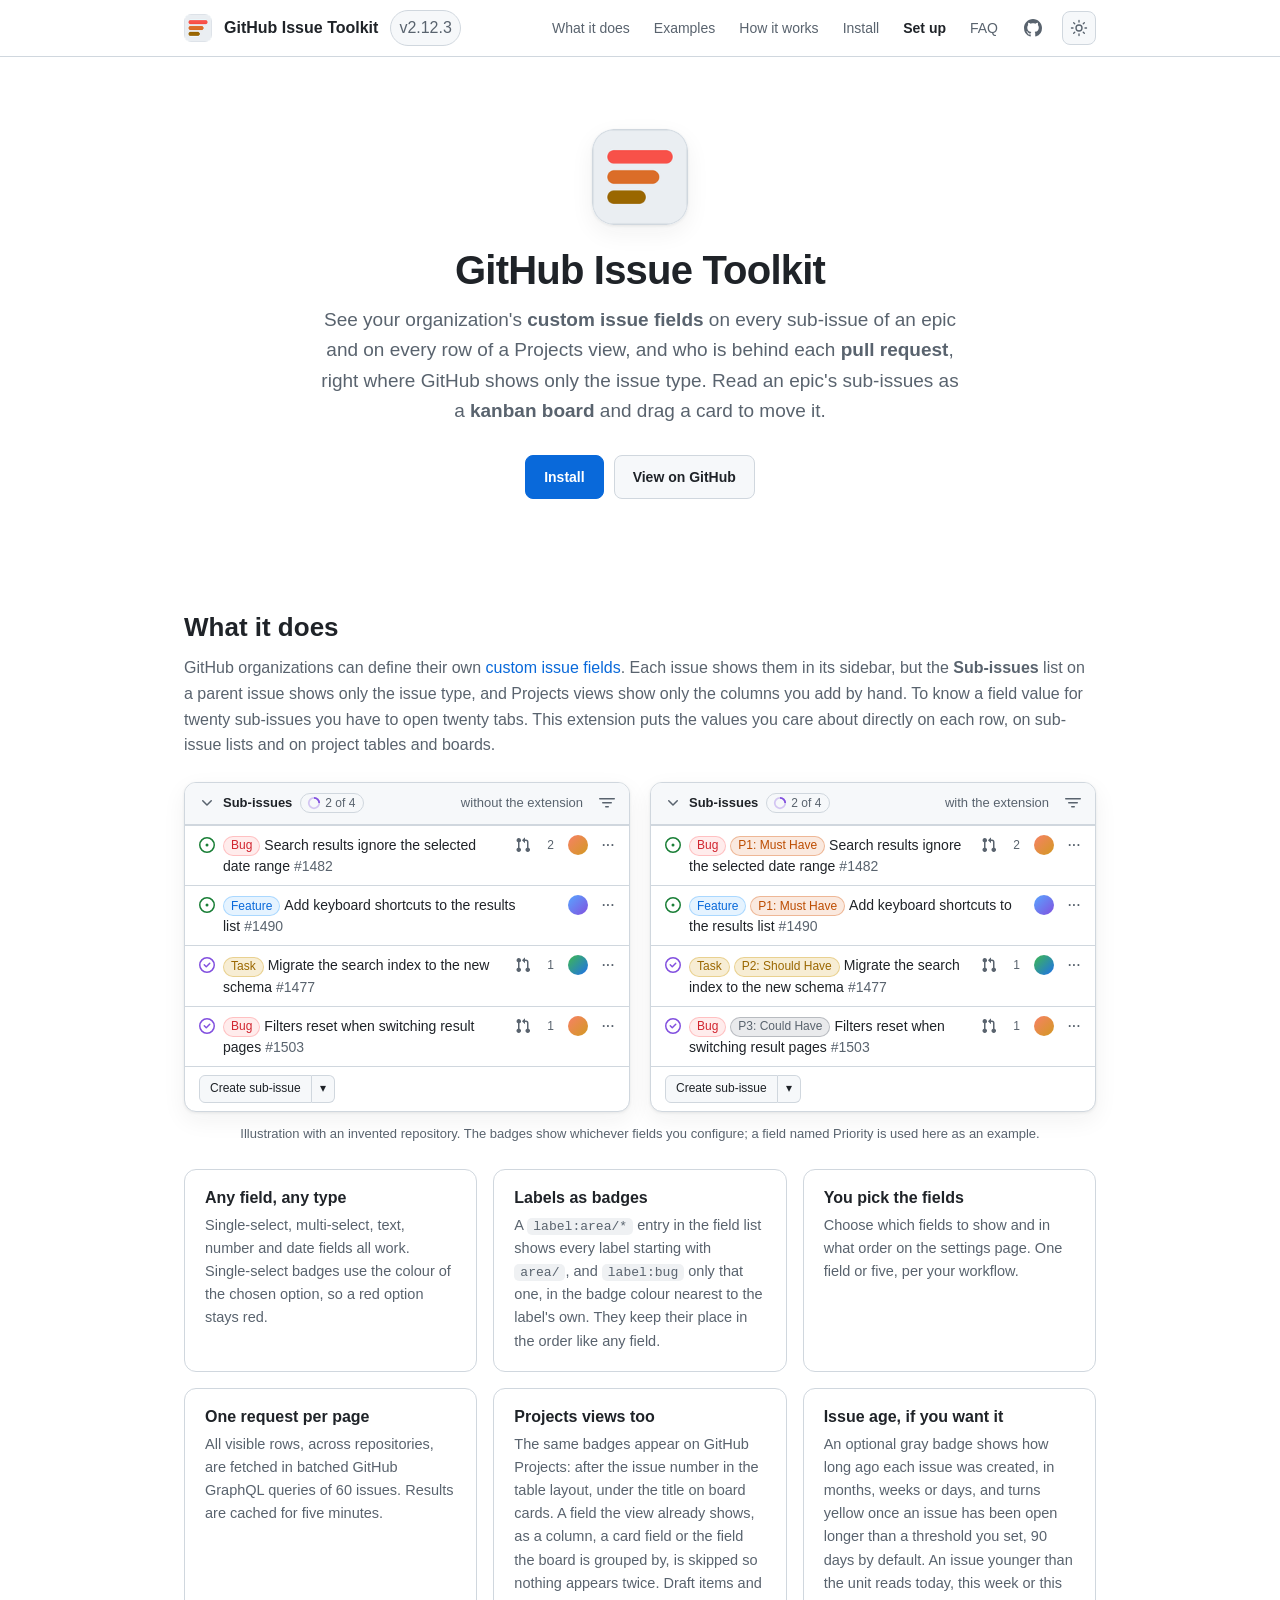
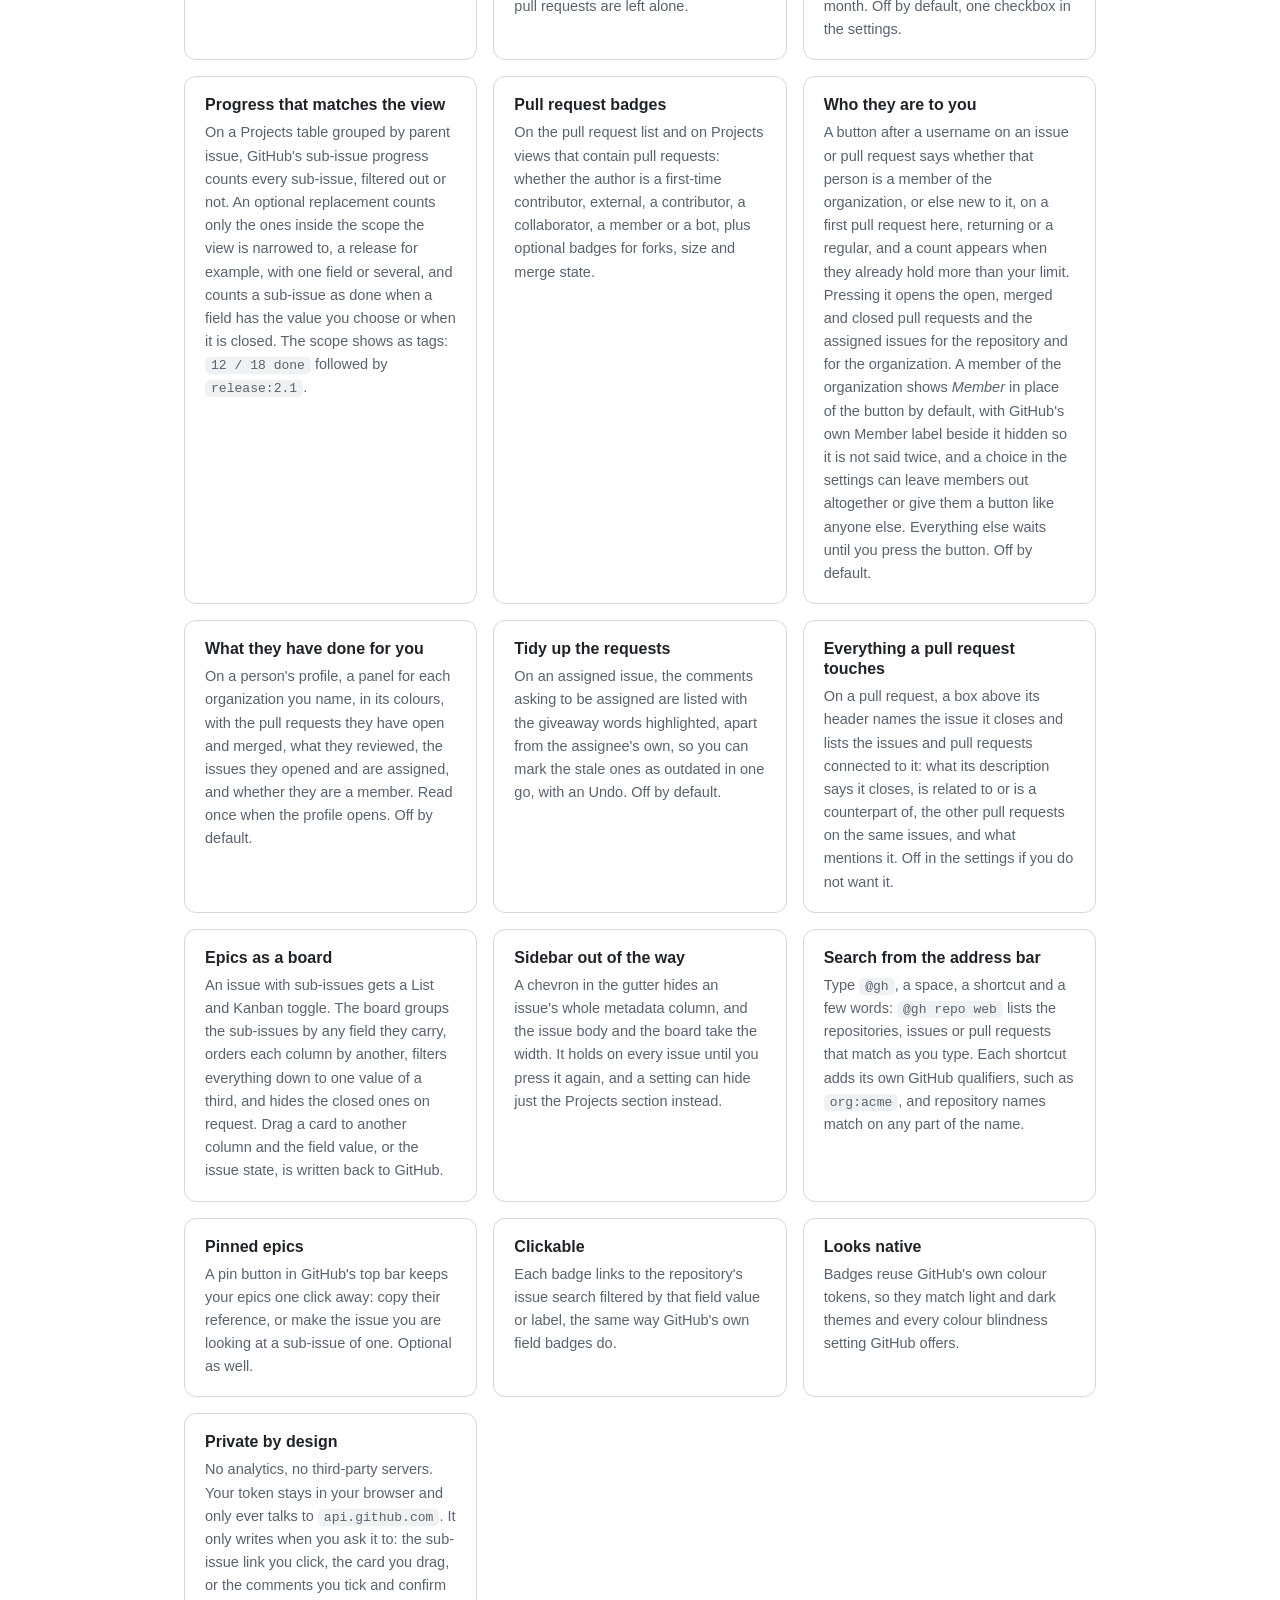
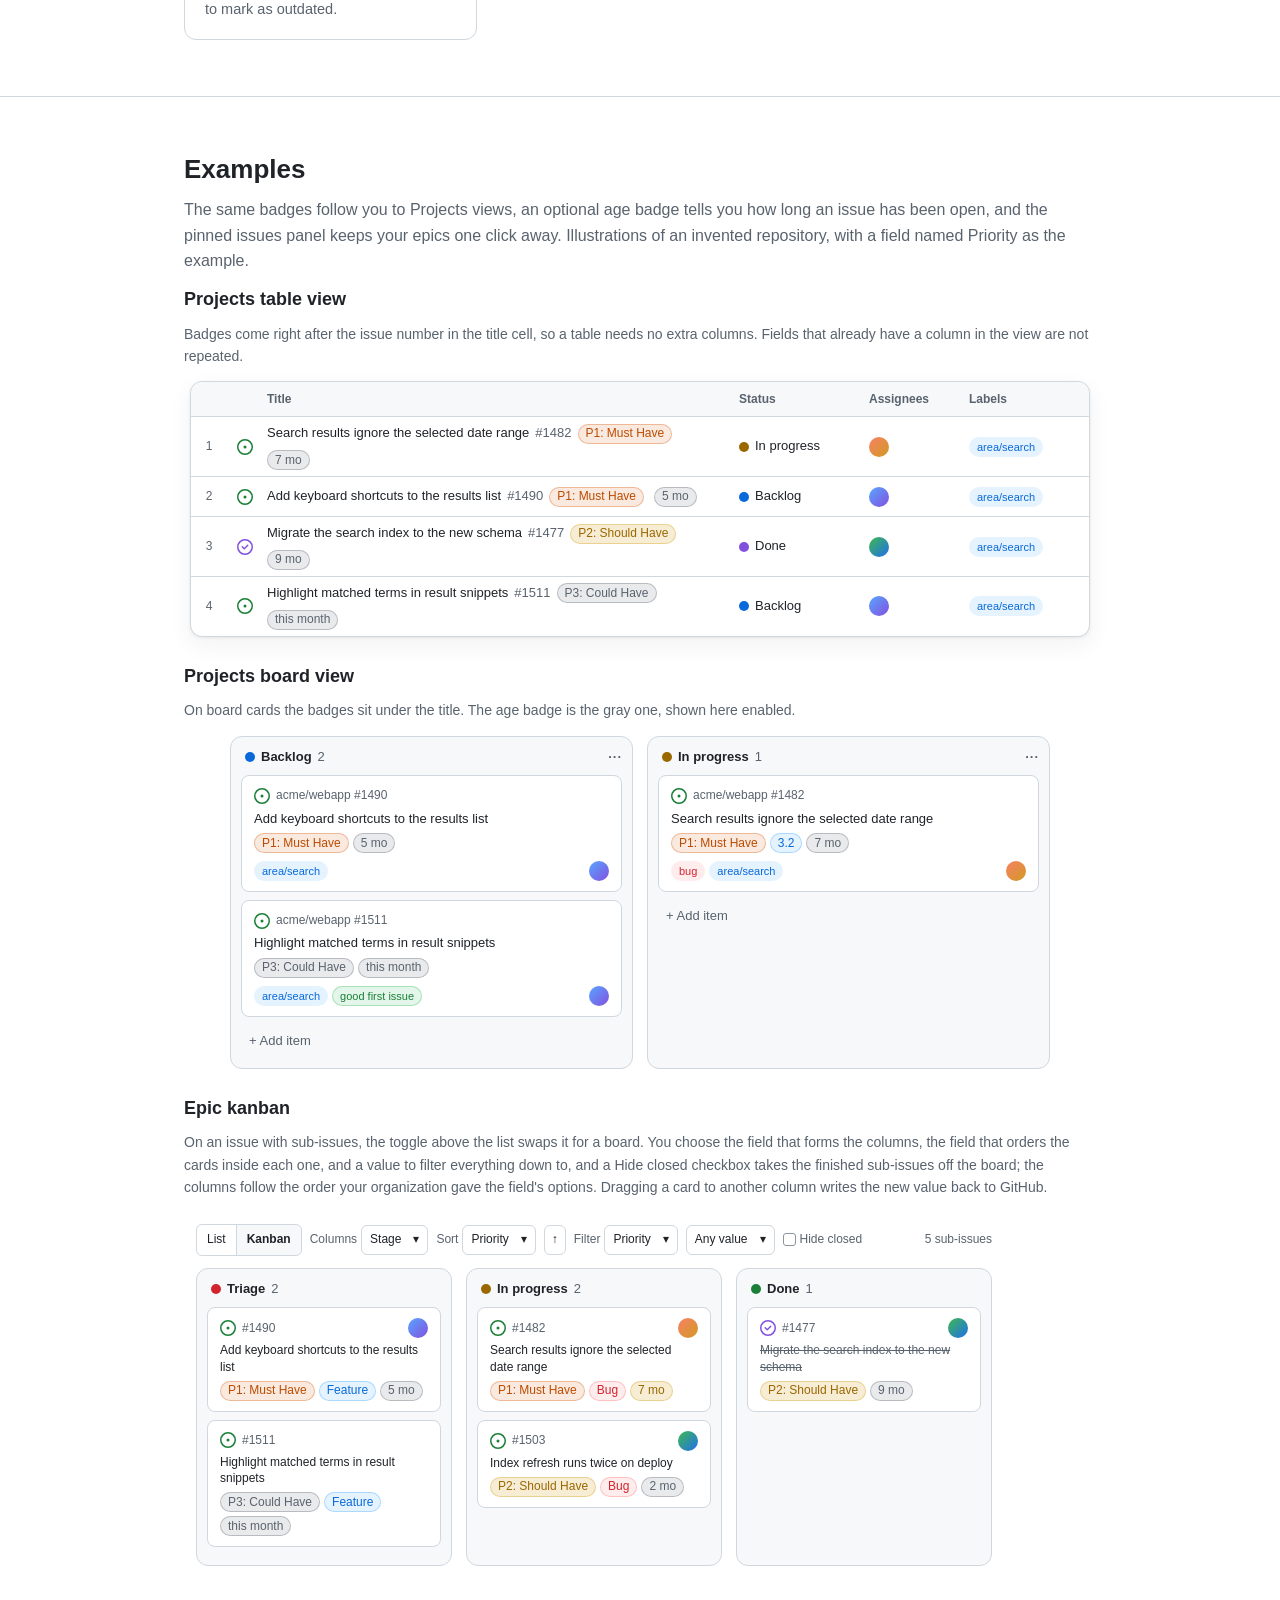
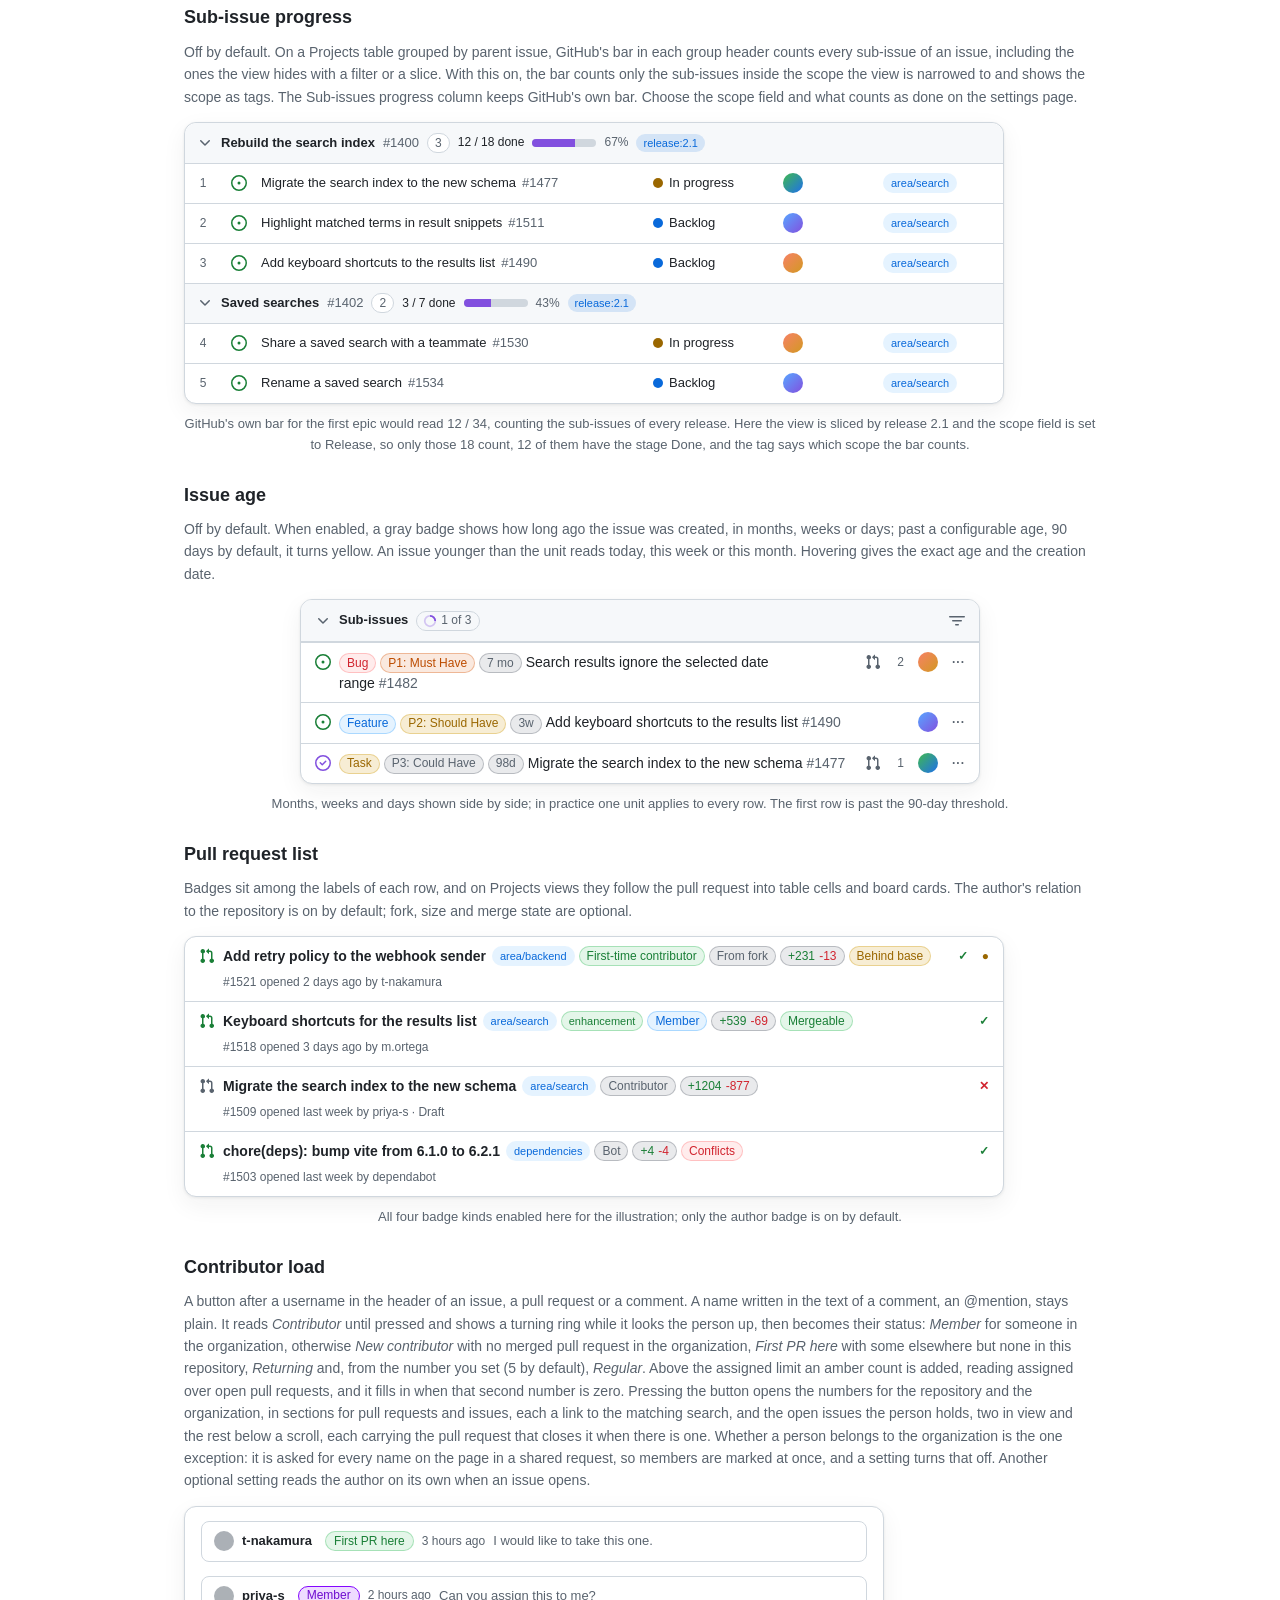
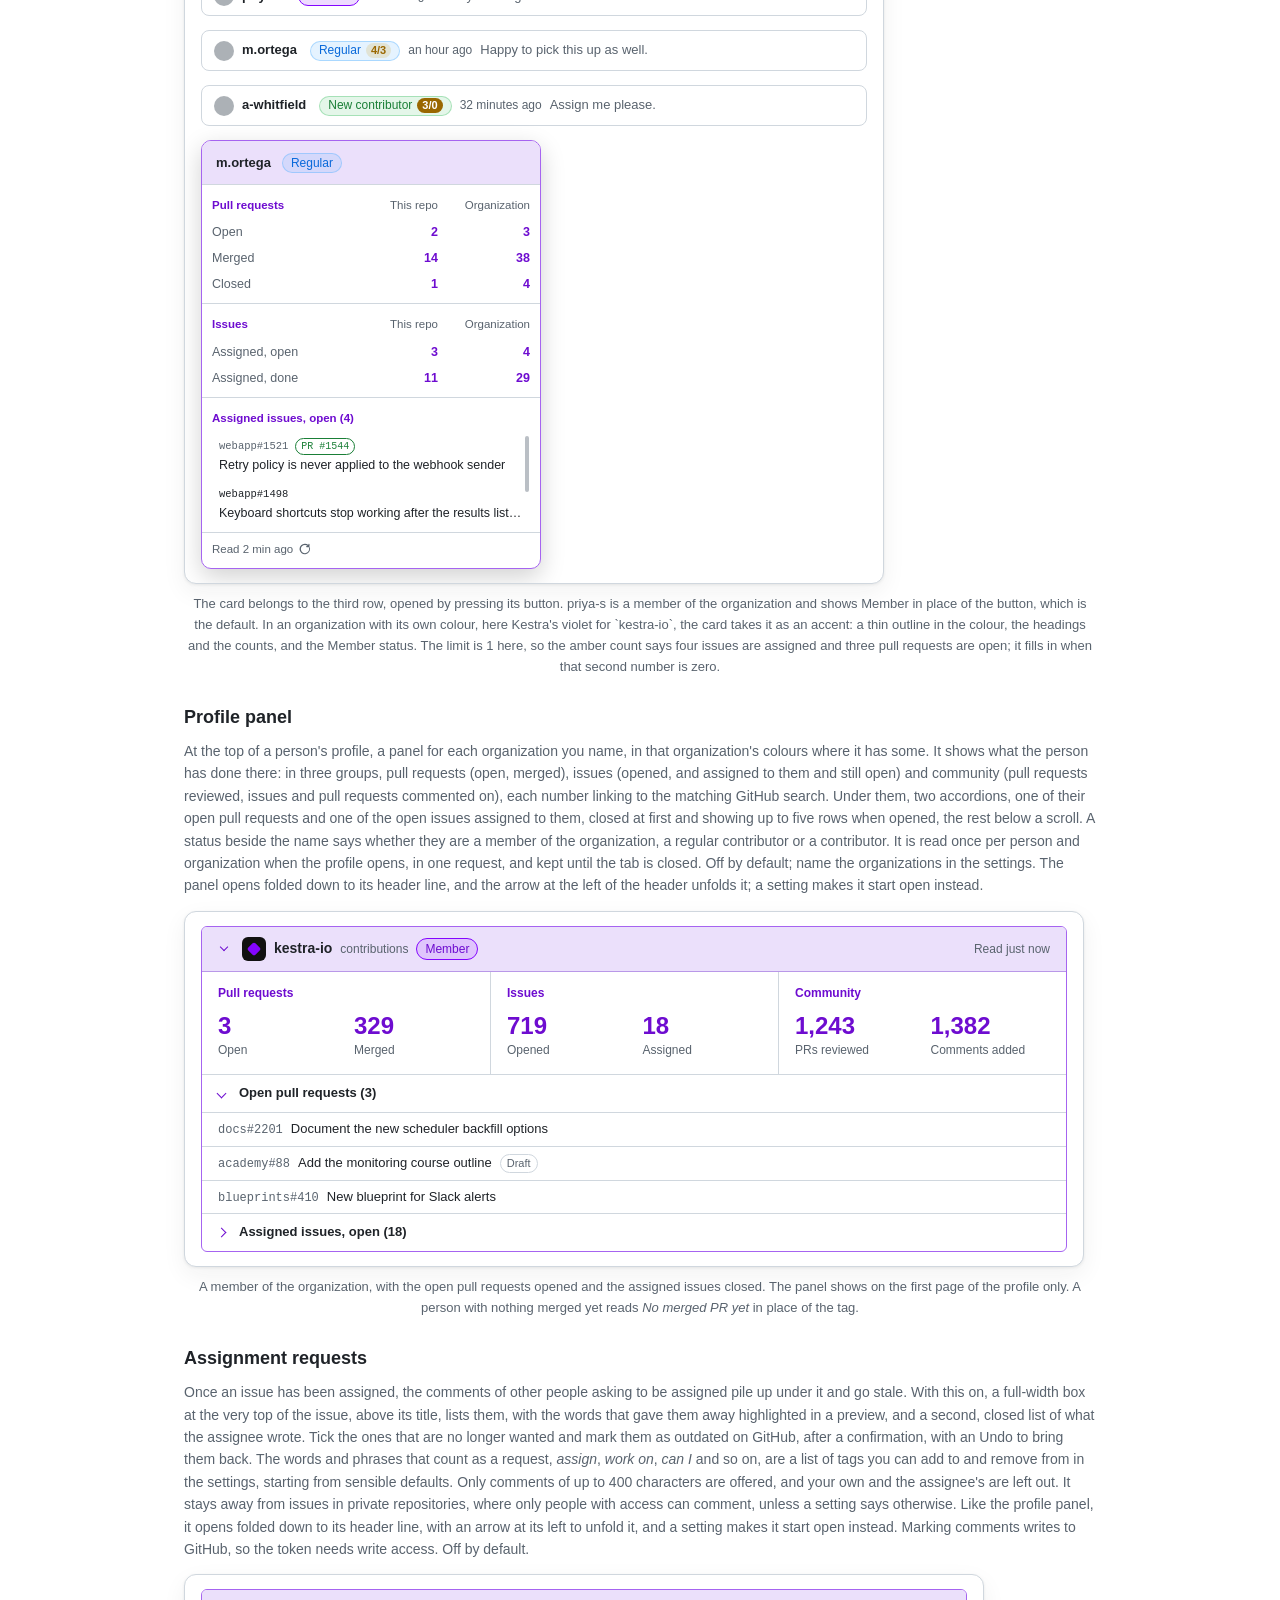
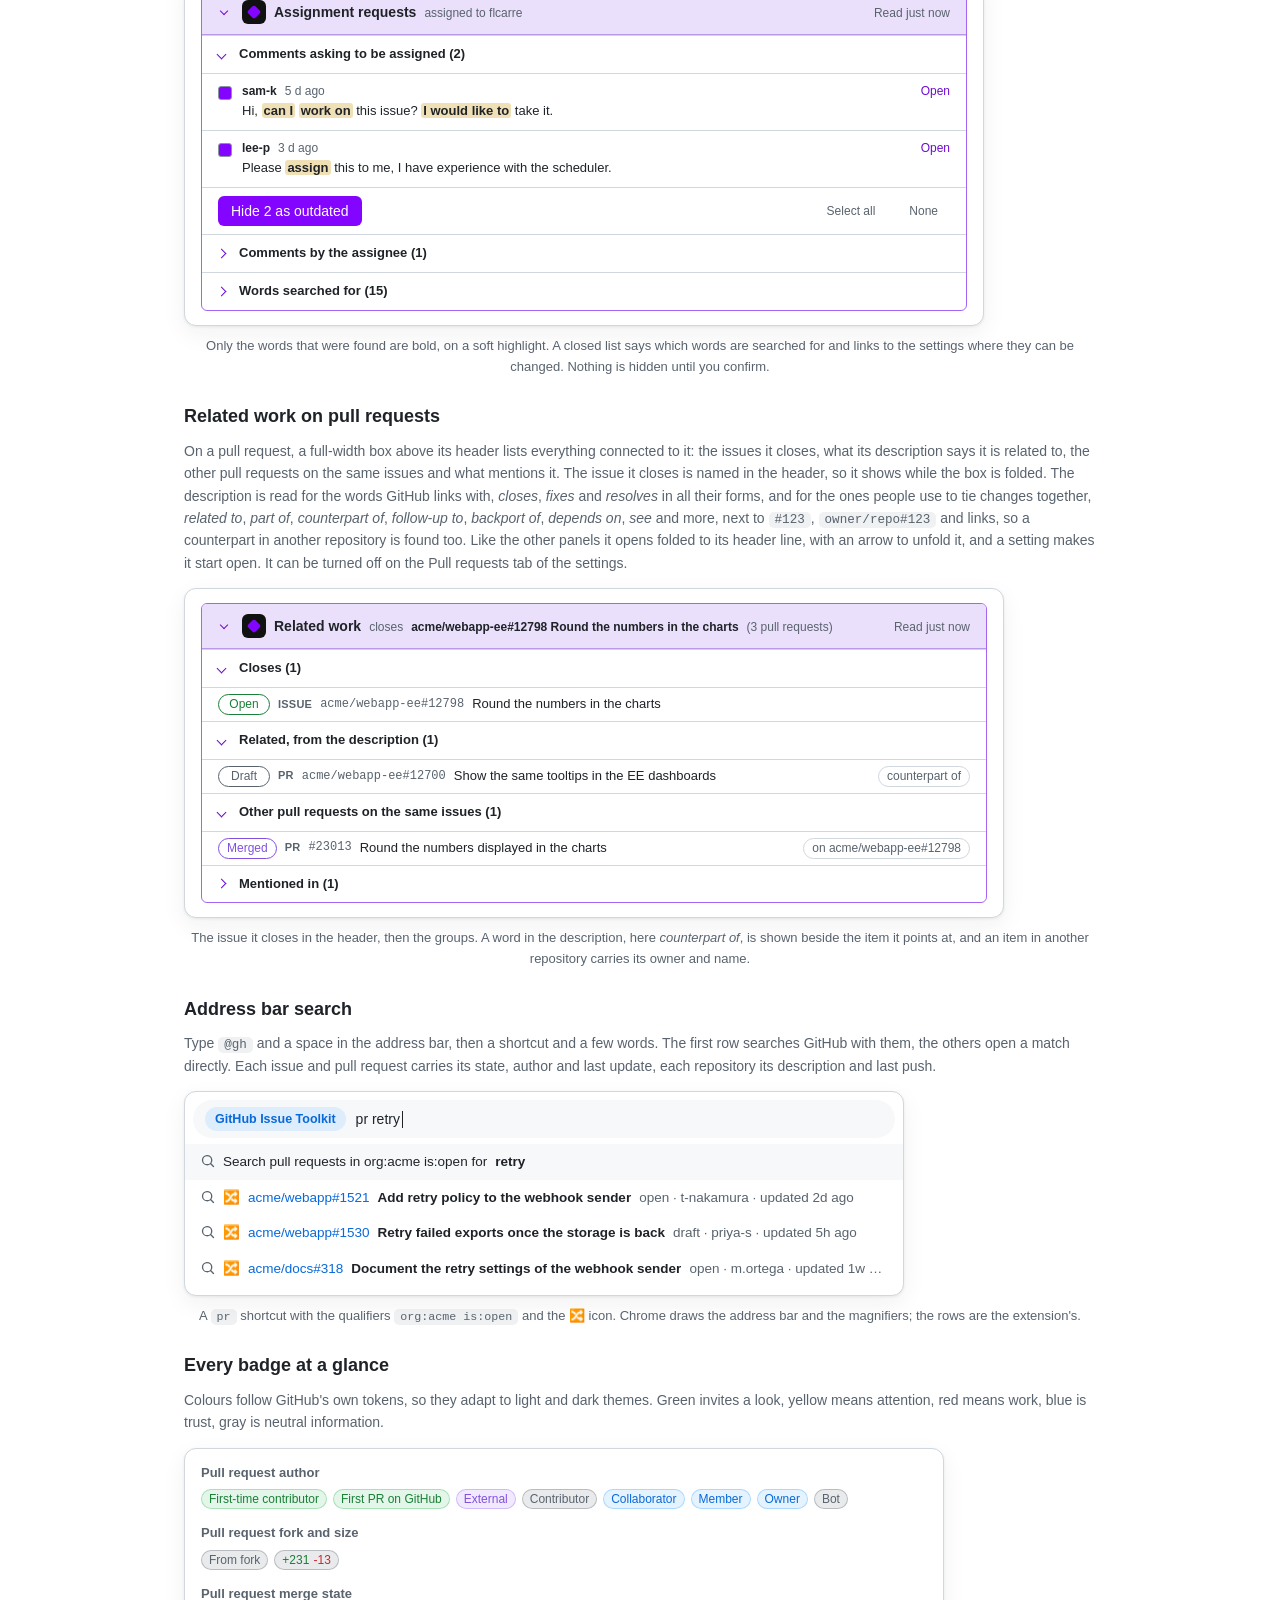
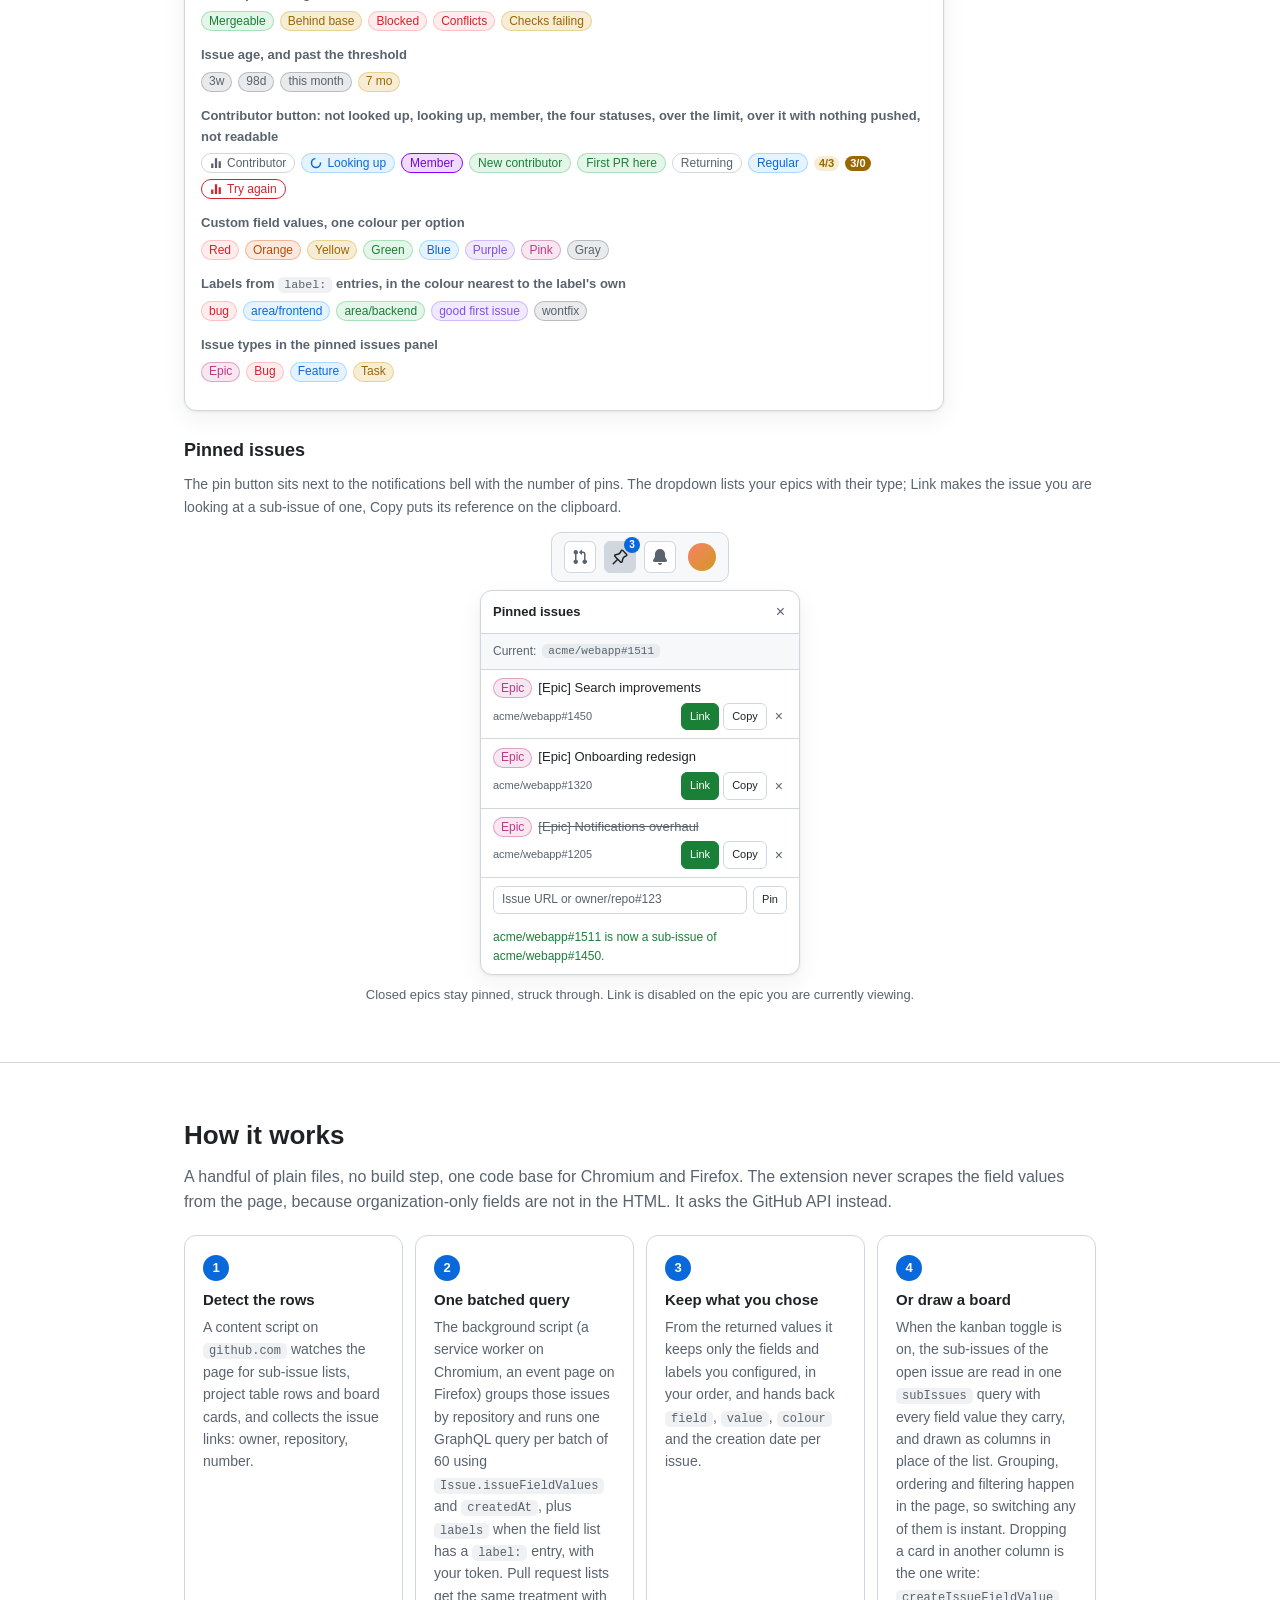
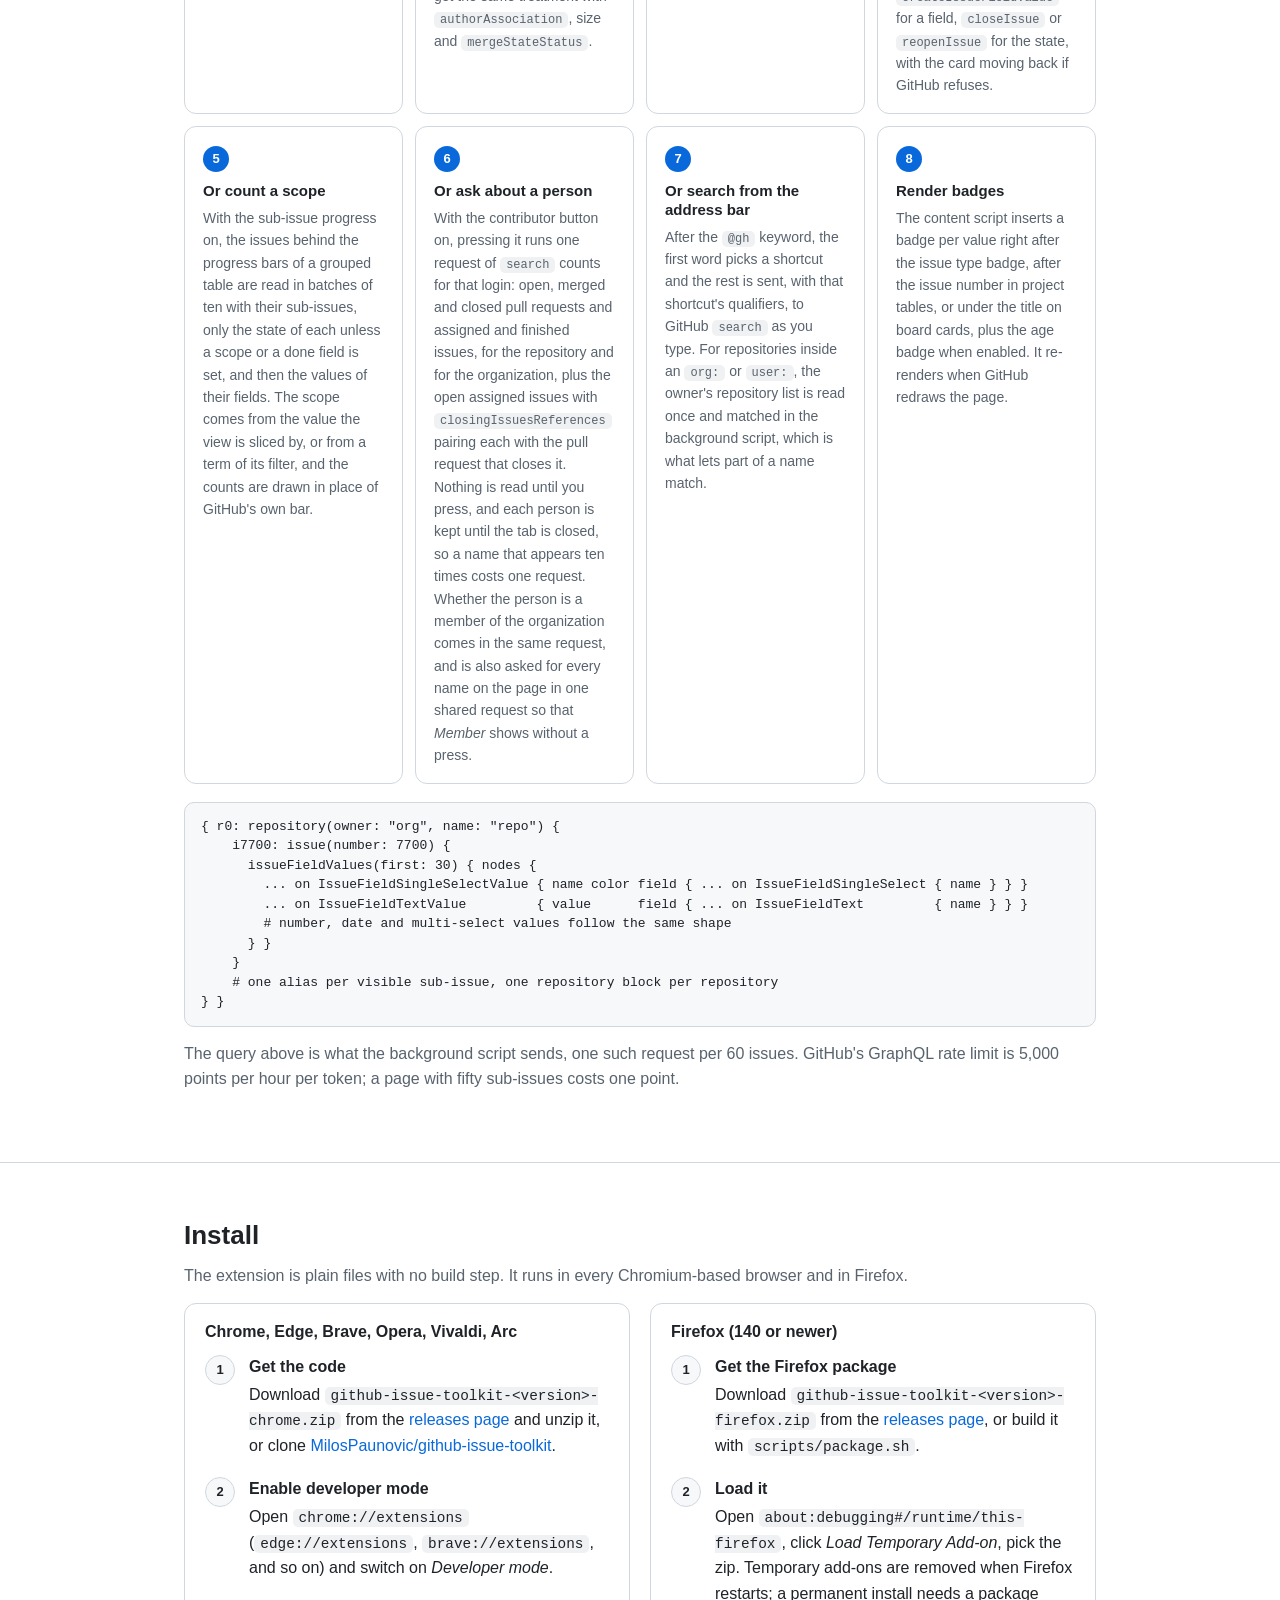
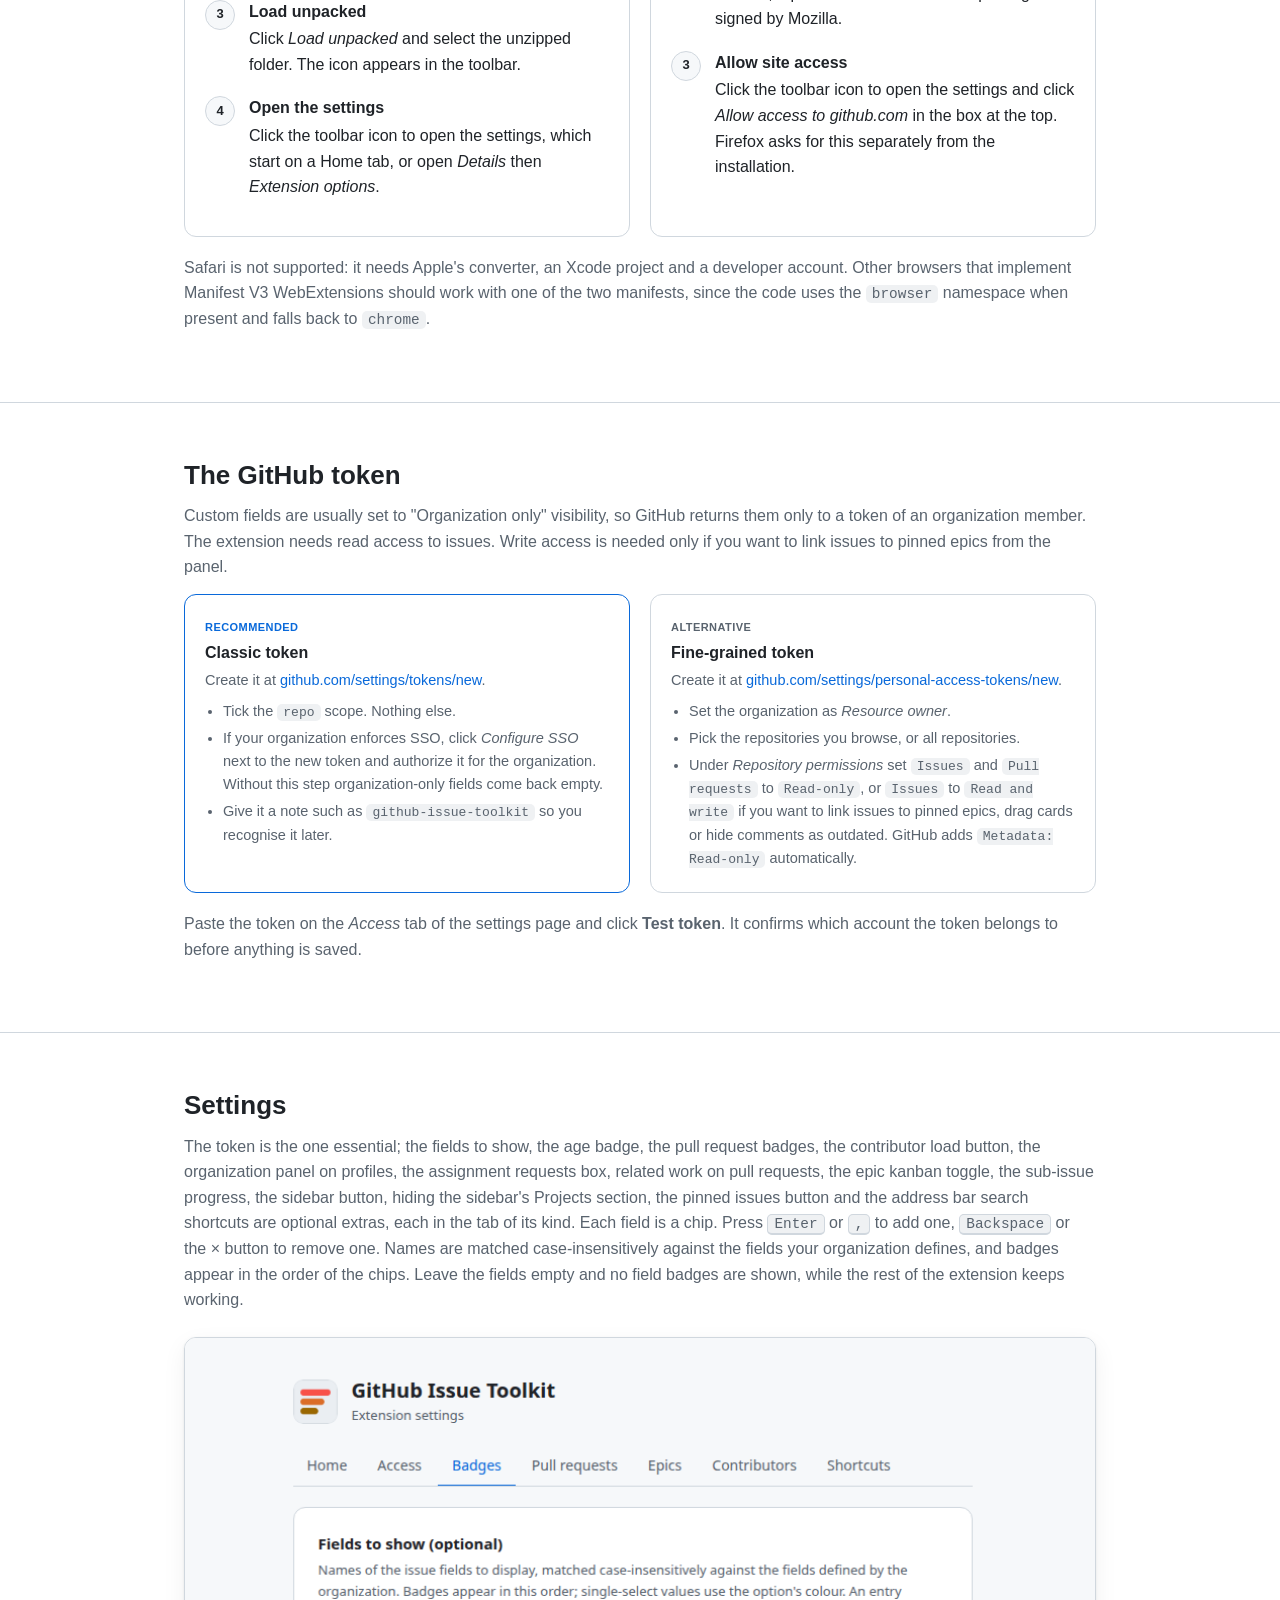
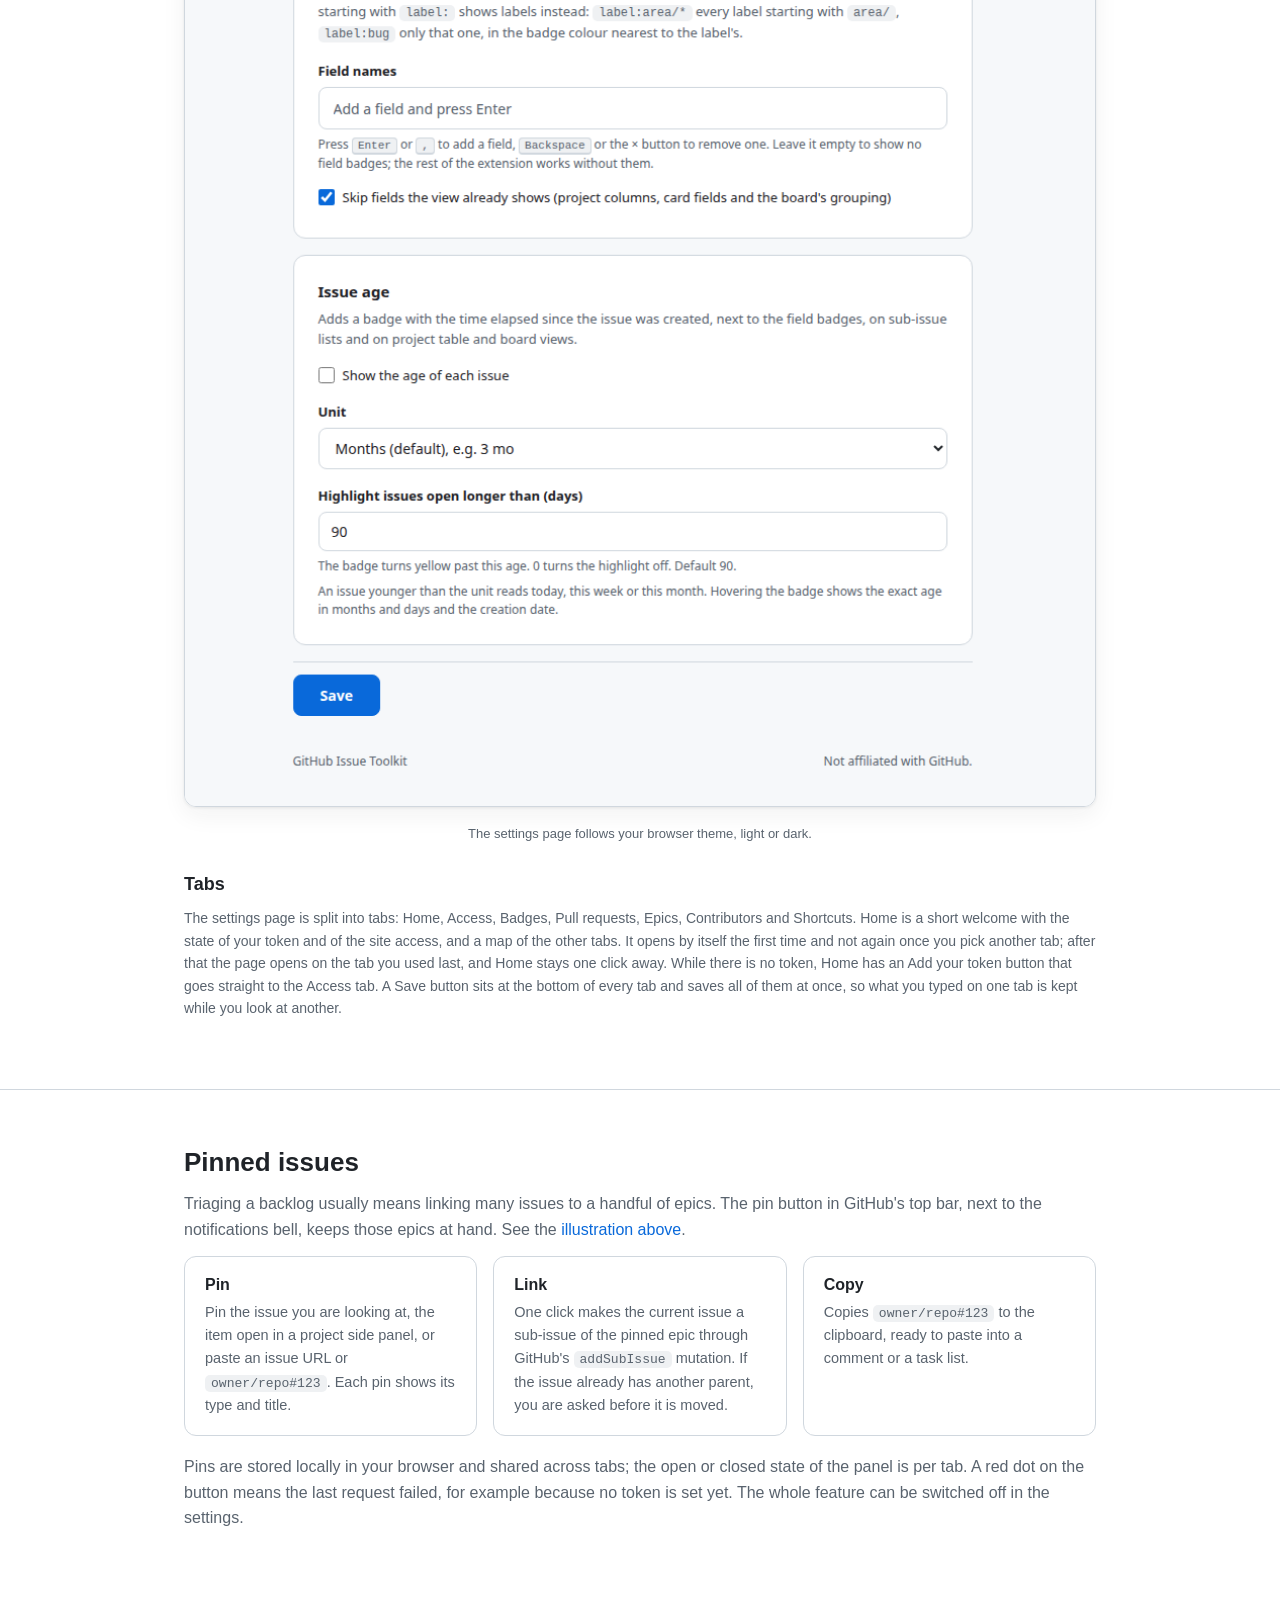
==== docs/index.html @ 81d489f7 "chore: release mentions without a contributor button Prepares the patch release that stops the contr" ====
<!doctype html>
<html lang="en">
<head>
  <meta charset="utf-8">
  <meta name="viewport" content="width=device-width, initial-scale=1">
  <title>GitHub Issue Toolkit</title>
  <meta name="description" content="Browser extension that shows custom issue fields, issue age and pull request badges on GitHub lists and Projects views, turns an epic's sub-issues into a kanban board, and keeps pinned epics one click away.">
  <link rel="icon" href="icon-dark-32.png">
  <meta property="og:type" content="website">
  <meta property="og:title" content="GitHub Issue Toolkit">
  <meta property="og:description" content="Custom issue fields, issue age, pull request badges, an epic kanban board and pinned epics on GitHub lists and Projects views.">
  <meta property="og:url" content="https://milospaunovic.github.io/github-issue-toolkit/">
  <meta property="og:image" content="https://milospaunovic.github.io/github-issue-toolkit/social-preview.png">
  <meta name="twitter:card" content="summary_large_image">
  <script>
    (function () {
      var stored = null;
      try { stored = localStorage.getItem("theme"); } catch (e) {}
      var system = window.matchMedia("(prefers-color-scheme: dark)").matches ? "dark" : "light";
      document.documentElement.dataset.theme = stored === "dark" || stored === "light" ? stored : system;
    })();
  </script>
  <style>
    :root {
      color-scheme: light;
      --bg: #ffffff; --bg-muted: #f6f8fa; --bg-card: #ffffff;
      --border: #d0d7de; --border-strong: #8c959f;
      --fg: #1f2328; --fg-muted: #59636e; --accent: #0969da; --accent-fg: #ffffff;
      --code-bg: rgba(175,184,193,.2); --shadow: 0 1px 3px rgba(31,35,40,.08), 0 8px 24px rgba(31,35,40,.06);
      --danger: #d1242f; --danger-bg: rgba(255,129,130,.15); --danger-border: rgba(255,129,130,.4);
      --severe: #bc4c00; --severe-bg: rgba(219,109,40,.15); --severe-border: rgba(219,109,40,.4);
      --attention: #9a6700; --attention-bg: rgba(212,167,44,.2); --attention-border: rgba(212,167,44,.4);
      --info: #0969da; --info-bg: rgba(84,174,255,.15); --info-border: rgba(84,174,255,.4);
      --done: #8250df; --done-bg: rgba(163,113,247,.15); --done-border: rgba(163,113,247,.4);
      --success: #1a7f37; --success-bg: rgba(74,194,107,.15); --success-border: rgba(74,194,107,.4);
      --neutral: #59636e; --neutral-bg: rgba(110,118,129,.15); --neutral-border: rgba(110,118,129,.4);
      --open: #1a7f37; --closed: #8250df;
    }
    :root[data-theme="dark"] {
      color-scheme: dark;
        --bg: #0d1117; --bg-muted: #161b22; --bg-card: #161b22;
        --border: #30363d; --border-strong: #6e7681;
        --fg: #e6edf3; --fg-muted: #8b949e; --accent: #58a6ff; --accent-fg: #0d1117;
        --code-bg: rgba(110,118,129,.4); --shadow: 0 1px 3px rgba(0,0,0,.4), 0 8px 24px rgba(0,0,0,.3);
        --danger: #ff8182; --severe: #f0883e; --attention: #d29922; --info: #58a6ff; --done: #a371f7; --success: #3fb950; --neutral: #8b949e;
        --open: #3fb950; --closed: #a371f7; --pink-fg: #db61a2;
    }
    * { box-sizing: border-box; }
    html { scroll-behavior: smooth; }
    body { margin: 0; background: var(--bg); color: var(--fg); font: 16px/1.6 -apple-system, BlinkMacSystemFont, "Segoe UI", "Noto Sans", Helvetica, Arial, sans-serif; }
    a { color: var(--accent); text-decoration: none; } a:hover { text-decoration: underline; }
    code, kbd { font: 0.9em ui-monospace, SFMono-Regular, Menlo, Consolas, monospace; background: var(--code-bg); border-radius: 5px; padding: 1px 6px; }
    kbd { border: 1px solid var(--border); border-bottom-width: 2px; }
    .wrap { max-width: 960px; margin: 0 auto; padding: 0 24px; }
    h1, h2, h3 { line-height: 1.25; margin: 0 0 12px; }
    h2 { font-size: 26px; margin-top: 0; }
    h3 { font-size: 18px; }
    p { margin: 0 0 14px; }
    .muted { color: var(--fg-muted); }
    section { padding: 56px 0; border-top: 1px solid var(--border); }
    section:first-of-type { border-top: 0; }

    /* nav */
    html { scroll-padding-top: 72px; }
    nav { position: sticky; top: 0; z-index: 10; backdrop-filter: blur(10px); background: color-mix(in srgb, var(--bg) 85%, transparent); border-bottom: 1px solid var(--border); }
    nav .wrap { display: flex; align-items: center; gap: 12px; height: 56px; position: relative; }
    nav img { width: 28px; height: 28px; border-radius: 7px; }
    nav .brand { font-weight: 600; color: var(--fg); white-space: nowrap; }
    nav .brand:hover { text-decoration: none; }
    nav .version { font: 600 11px/1 var(--font-mono); color: var(--fg-muted); background: var(--bg-muted); border: 1px solid var(--border); border-radius: 999px; padding: 4px 8px; white-space: nowrap; }
    nav .version:hover { color: var(--fg); text-decoration: none; border-color: var(--border-strong); }
    @media (max-width: 480px) { nav .version { display: none; } }
    nav .links { display: flex; align-items: center; gap: 4px; margin-left: auto; }
    nav .link { color: var(--fg-muted); font-size: 14px; padding: 6px 10px; border-radius: 8px; line-height: 1; }
    nav .link:hover { color: var(--fg); background: var(--bg-muted); text-decoration: none; }
    nav .link.active { color: var(--fg); font-weight: 600; }
    nav .link.gh { display: inline-flex; padding: 8px; margin-left: 4px; }
    nav .link.gh svg { width: 18px; height: 18px; fill: currentColor; }
    .theme-toggle, .menu-toggle { display: inline-flex; align-items: center; justify-content: center; width: 34px; height: 34px; border-radius: 8px; border: 1px solid var(--border); background: var(--bg-muted); color: var(--fg-muted); cursor: pointer; padding: 0; flex: 0 0 auto; }
    .theme-toggle:hover, .menu-toggle:hover { color: var(--fg); background: var(--border); }
    .theme-toggle svg, .menu-toggle svg { width: 18px; height: 18px; fill: none; stroke: currentColor; stroke-width: 1.8; stroke-linecap: round; stroke-linejoin: round; }
    .theme-toggle .moon { display: none; }
    :root[data-theme="dark"] .theme-toggle .sun { display: none; }
    :root[data-theme="dark"] .theme-toggle .moon { display: block; }
    .menu-toggle { display: none; }
    .menu-toggle .close { display: none; }
    nav.open .menu-toggle .open { display: none; }
    nav.open .menu-toggle .close { display: block; }
    @media (max-width: 860px) {
      .menu-toggle { display: inline-flex; }
      nav .links { display: none; position: absolute; top: 56px; left: 0; right: 0; flex-direction: column; align-items: stretch; gap: 2px; padding: 10px 16px 14px; margin: 0; background: var(--bg); border-bottom: 1px solid var(--border); box-shadow: var(--shadow); }
      nav.open .links { display: flex; }
      nav .link { padding: 10px 12px; font-size: 15px; }
      nav .link.gh { margin: 4px 0 0; justify-content: center; }
      nav .link.gh::after { content: "GitHub repository"; margin-left: 8px; font-size: 14px; }
      .theme-toggle { margin-left: auto; }
    }
    @media (max-width: 480px) { nav .brand { font-size: 14px; } }
    :root:not([data-theme="dark"]) .only-dark { display: none !important; }
    :root[data-theme="dark"] .only-light { display: none !important; }

    /* hero */
    .hero { padding: 72px 0 56px; text-align: center; }
    .hero img { display: block; margin: 0 auto; width: 96px; height: 96px; border-radius: 22px; box-shadow: var(--shadow); }
    .hero h1 { font-size: 40px; margin: 20px 0 10px; letter-spacing: -0.02em; }
    .hero p.lead { font-size: 19px; color: var(--fg-muted); max-width: 640px; margin: 0 auto 28px; }
    .btns { display: flex; gap: 10px; justify-content: center; flex-wrap: wrap; }
    .btn { display: inline-flex; align-items: center; gap: 8px; padding: 10px 18px; border-radius: 8px; border: 1px solid var(--border); background: var(--bg-muted); color: var(--fg); font-weight: 600; font-size: 14px; }
    .btn:hover { text-decoration: none; background: var(--border); }
    .btn.primary { background: var(--accent); border-color: var(--accent); color: var(--accent-fg); }
    .btn.primary:hover { background: color-mix(in srgb, var(--accent) 88%, black); border-color: color-mix(in srgb, var(--accent) 88%, black); }

    /* mock issue rows */
    .compare { display: grid; grid-template-columns: 1fr 1fr; gap: 20px; margin-top: 24px; }
    @media (max-width: 760px) { .compare { grid-template-columns: 1fr; } }
    .panel { background: var(--bg-card); border: 1px solid var(--border); border-radius: 12px; overflow: hidden; box-shadow: var(--shadow); }
    .panel .head { padding: 10px 14px; border-bottom: 1px solid var(--border); background: var(--bg-muted); font-size: 13px; font-weight: 600; display: flex; justify-content: space-between; gap: 12px; white-space: nowrap; }
    .panel .head span.tag { font-weight: 500; color: var(--fg-muted); }
    .row { display: flex; align-items: flex-start; gap: 8px; padding: 9px 14px; border-top: 1px solid var(--border); font-size: 14px; line-height: 20px; }
    .row:first-of-type { border-top: 0; }
    .row .state { flex: 0 0 16px; width: 16px; height: 16px; margin-top: 2px; fill: var(--open); }
    .row .state.closed { fill: var(--closed); }
    .row .text { flex: 1; min-width: 0; }
    .row .ref { color: var(--fg-muted); margin-left: 4px; white-space: nowrap; }
    .badge { display: inline-flex; align-items: center; height: 20px; padding: 0 7px 1px; margin-right: 4px; border: 1px solid; border-radius: 999px; font-size: 12px; font-weight: 500; line-height: 18px; vertical-align: middle; white-space: nowrap; }
    .b-danger { color: var(--danger); background: var(--danger-bg); border-color: var(--danger-border); }
    .b-severe { color: var(--severe); background: var(--severe-bg); border-color: var(--severe-border); }
    .b-attention { color: var(--attention); background: var(--attention-bg); border-color: var(--attention-border); }
    .b-info { color: var(--info); background: var(--info-bg); border-color: var(--info-border); }
    .b-done { color: var(--done); background: var(--done-bg); border-color: var(--done-border); }
    .b-success { color: var(--success); background: var(--success-bg); border-color: var(--success-border); }
    .b-neutral { color: var(--neutral); background: var(--neutral-bg); border-color: var(--neutral-border); }

    /* feature grid */
    .grid { display: grid; grid-template-columns: repeat(auto-fit, minmax(240px, 1fr)); gap: 16px; margin-top: 8px; }
    .card { background: var(--bg-card); border: 1px solid var(--border); border-radius: 12px; padding: 18px 20px; }
    .card h3 { font-size: 16px; margin-bottom: 6px; }
    .card p { margin: 0; color: var(--fg-muted); font-size: 14.5px; }

    /* flow */
    .flow { display: grid; grid-template-columns: repeat(4, 1fr); gap: 12px; margin-top: 20px; counter-reset: step; }
    @media (max-width: 860px) { .flow { grid-template-columns: repeat(2, 1fr); } }
    @media (max-width: 480px) { .flow { grid-template-columns: 1fr; } }
    .step { position: relative; background: var(--bg-card); border: 1px solid var(--border); border-radius: 12px; padding: 18px 18px 16px; }
    .step::before { counter-increment: step; content: counter(step); display: inline-flex; width: 26px; height: 26px; align-items: center; justify-content: center; border-radius: 50%; background: var(--accent); color: var(--accent-fg); font-weight: 700; font-size: 13px; margin-bottom: 10px; }
    .step h3 { font-size: 15px; margin-bottom: 6px; }
    .step p { margin: 0; font-size: 14px; color: var(--fg-muted); }
    .step code { font-size: 12px; }
    pre { margin: 18px 0 0; padding: 14px 16px; background: var(--bg-muted); border: 1px solid var(--border); border-radius: 10px; overflow-x: auto; font-size: 13px; line-height: 1.5; }
    pre code { background: none; padding: 0; font-size: inherit; }

    /* steps list */
    ol.steps { padding-left: 0; list-style: none; counter-reset: n; margin: 0; }
    ol.steps li { position: relative; padding: 0 0 18px 44px; counter-increment: n; }
    ol.steps li::before { content: counter(n); position: absolute; left: 0; top: 1px; width: 28px; height: 28px; border-radius: 50%; display: flex; align-items: center; justify-content: center; background: var(--bg-muted); border: 1px solid var(--border); font-weight: 600; font-size: 13px; }
    ol.steps li strong { display: block; margin-bottom: 2px; }

    /* two columns */
    .cols { display: grid; grid-template-columns: 1fr 1fr; gap: 20px; }
    @media (max-width: 760px) { .cols { grid-template-columns: 1fr; } }
    .card.rec { border-color: var(--accent); }
    .card .pill { display: inline-block; font-size: 11px; font-weight: 700; letter-spacing: .04em; text-transform: uppercase; color: var(--accent); margin-bottom: 6px; }
    .card ul { margin: 8px 0 0; padding-left: 18px; color: var(--fg-muted); font-size: 14.5px; }
    .card ul li { margin: 4px 0; }

    /* screenshot */
    figure { margin: 24px 0 0; }
    figure img { width: 100%; border-radius: 12px; border: 1px solid var(--border); box-shadow: var(--shadow); }
    figcaption { text-align: center; color: var(--fg-muted); font-size: 13px; margin-top: 10px; }

    /* faq */
    details { border: 1px solid var(--border); border-radius: 10px; padding: 0 18px; margin-bottom: 10px; background: var(--bg-card); }
    summary { cursor: pointer; font-weight: 600; padding: 14px 0; list-style: none; display: flex; justify-content: space-between; gap: 12px; }
    summary::-webkit-details-marker { display: none; }
    summary::after { content: "+"; color: var(--fg-muted); font-weight: 400; }
    details[open] summary::after { content: "–"; }
    details p { color: var(--fg-muted); margin: 0 0 14px; font-size: 15px; }


    /* mock-ups of the other surfaces */
    .mock-table { border: 1px solid var(--border); border-radius: 12px; overflow: hidden; background: var(--bg-card); box-shadow: var(--shadow); font-size: 13px; }
    .mock-table-scroll { overflow-x: auto; border-radius: 12px; -webkit-overflow-scrolling: touch; }
    @media (max-width: 760px) { .mock-table .tr { min-width: 620px; grid-template-columns: 36px 30px minmax(0, 1fr) 120px 90px; } .mock-table .td.labels { display: none; } .mock-pins .mock-box { width: min(320px, calc(100vw - 48px)); } }
    .mock-table .tr { display: grid; grid-template-columns: 34px minmax(0, 1fr) 120px 110px; align-items: center; border-top: 1px solid var(--border); min-height: 40px; }
    .mock-table .tr:first-child { border-top: 0; background: var(--bg-muted); color: var(--fg-muted); font-weight: 600; font-size: 12px; min-height: 34px; }
    .mock-table .td { padding: 6px 10px; display: flex; align-items: center; gap: 6px; min-width: 0; white-space: nowrap; overflow: hidden; }
    .mock-table .td.title { overflow: visible; flex-wrap: wrap; white-space: normal; }
    .mock-table .td .num { color: var(--fg-muted); }
    .mock-table .td .name { overflow: hidden; text-overflow: ellipsis; white-space: nowrap; }
    .mock-table .state { width: 16px; height: 16px; flex: 0 0 16px; fill: var(--open); }
    .mock-table .state.closed { fill: var(--closed); }
    .mock-table .status { display: inline-flex; align-items: center; gap: 6px; }
    .mock-table .status::before { content: ""; width: 10px; height: 10px; border-radius: 50%; background: var(--status, var(--info)); }
    .mock-table .tr.grp { display: flex; gap: 8px; align-items: center; padding: 0 12px; min-height: 40px; background: var(--bg-muted); color: var(--fg); font-weight: 600; font-size: 13px; }
    .mock-table .tr.grp .num { color: var(--fg-muted); font-weight: 400; }
    .mock-table .tr.grp .count { border-radius: 9999px; background: var(--bg-card); border: 1px solid var(--border); color: var(--fg-muted); font-size: 12px; font-weight: 500; padding: 0 7px; line-height: 18px; }
    .mock-table .tr.grp .chev { width: 16px; height: 16px; fill: var(--fg-muted); }
    .mock-table .tr.grp.first { border-top: 0; }
    .mock-table .tr.grp .mprog { display: inline-flex; align-items: center; gap: 8px; font-size: 12px; font-weight: 400; color: var(--fg-muted); white-space: nowrap; }
    .mock-table .tr.grp .mnum { font-weight: 500; color: var(--fg); }
    .mock-table .tr.grp .mchip { border-radius: 9999px; padding: 0 7px; font-size: 11px; line-height: 18px; color: var(--info); background: color-mix(in srgb, var(--info) 14%, transparent); }
    .mock-table .tr.grp .mbar { width: 64px; height: 8px; border-radius: 4px; background: var(--border); overflow: hidden; }
    .mock-table .tr.grp .mbar i { display: block; height: 100%; background: var(--closed); }
    .mock-board { display: grid; grid-template-columns: repeat(auto-fit, minmax(230px, 1fr)); gap: 14px; }
    .mock-column { background: var(--bg-muted); border: 1px solid var(--border); border-radius: 12px; padding: 10px; }
    .mock-column h4 { margin: 0 0 8px 4px; font-size: 13px; display: flex; align-items: center; gap: 6px; }
    .mock-column h4 .count { color: var(--fg-muted); font-weight: 500; }
    .mock-card { background: var(--bg-card); border: 1px solid var(--border); border-radius: 8px; padding: 10px 12px; margin-bottom: 8px; font-size: 13px; }
    .mock-card .ref { display: flex; align-items: center; gap: 6px; color: var(--fg-muted); font-size: 12px; }
    .mock-card .ref svg { width: 14px; height: 14px; fill: var(--open); }
    .mock-card .title { margin: 4px 0 6px; font-weight: 500; line-height: 1.35; }
    .mock-card .badges { display: flex; flex-wrap: wrap; gap: 4px; }
    .mock-card .badges .badge { margin: 0; }
    .mock-card .labels { display: flex; gap: 4px; margin-top: 8px; }
    .label { display: inline-block; font-size: 11px; padding: 0 7px; border-radius: 999px; line-height: 18px; border: 1px solid transparent; white-space: nowrap; }
    .mock-pins { display: flex; flex-direction: column; align-items: center; gap: 8px; }
    .mock-pins .mock-header { align-self: center; }
    #ex-age, #ex-table, #ex-board { margin-left: auto; margin-right: auto; }
    .mock-header { display: flex; align-items: center; gap: 8px; padding: 8px 12px; background: var(--bg-muted); border: 1px solid var(--border); border-radius: 10px; }
    .mock-header .hbtn { width: 32px; height: 32px; border: 1px solid var(--border); border-radius: 6px; background: var(--bg-card); display: inline-flex; align-items: center; justify-content: center; color: var(--fg-muted); position: relative; }
    .mock-header .hbtn svg { width: 16px; height: 16px; fill: currentColor; }
    .mock-header .hbtn.active { color: var(--fg); background: var(--border); }
    .mock-header .hbtn .count { position: absolute; top: -5px; right: -5px; min-width: 16px; height: 16px; padding: 0 4px; border-radius: 999px; background: var(--accent); color: var(--accent-fg); font-size: 10px; font-weight: 700; line-height: 16px; text-align: center; }
    .mock-box { width: 320px; background: var(--bg-card); border: 1px solid var(--border); border-radius: 12px; box-shadow: var(--shadow); overflow: hidden; font-size: 12px; text-align: left; }
    .mock-box .head { display: flex; justify-content: space-between; align-items: center; padding: 8px 8px 8px 12px; border-bottom: 1px solid var(--border); font-weight: 600; font-size: 13px; }
    .mock-box .head span:last-child { color: var(--fg-muted); font-weight: 400; font-size: 16px; padding: 0 6px; }
    .mock-box .current { padding: 8px 12px; background: var(--bg-muted); border-bottom: 1px solid var(--border); color: var(--fg-muted); display: flex; gap: 6px; align-items: center; }
    .mock-box .current code { font-size: 11px; }
    .mock-box .pin { padding: 8px 12px; border-bottom: 1px solid var(--border); }
    .mock-box .pin .main { display: flex; align-items: center; gap: 6px; min-width: 0; }
    .mock-box .pin .main .badge { margin: 0; flex: 0 0 auto; }
    .mock-box .pin .ptitle { flex: 1; min-width: 0; overflow: hidden; text-overflow: ellipsis; white-space: nowrap; font-size: 13px; font-weight: 500; }
    .mock-box .pin.closed .ptitle { text-decoration: line-through; color: var(--fg-muted); }
    .mock-box .pin .meta { display: flex; justify-content: space-between; align-items: center; gap: 8px; margin-top: 4px; }
    .mock-box .pin .pref { color: var(--fg-muted); font-family: var(--font-mono); font-size: 11px; }
    .mock-box .actions { display: flex; gap: 4px; align-items: center; }
    .mock-box .mbtn { border: 1px solid var(--border); border-radius: 6px; background: var(--bg-card); color: var(--fg); font-size: 11px; font-weight: 500; padding: 4px 8px; }
    .mock-box .mbtn.primary { background: var(--success); border-color: var(--success); color: #fff; }
    .mock-box .mbtn.disabled { opacity: .5; }
    .mock-box .x { color: var(--fg-muted); padding: 0 4px; font-size: 14px; }
    .mock-box .form { display: flex; gap: 6px; padding: 8px 12px; }
    .mock-box .form .input { flex: 1; height: 28px; border: 1px solid var(--border); border-radius: 6px; padding: 0 8px; color: var(--fg-muted); display: flex; align-items: center; }
    .mock-box .status { padding: 6px 12px 8px; color: var(--success); }
    .b-pink { color: var(--pink-fg, #bf3989); background: rgba(191, 57, 137, .12); border-color: rgba(191, 57, 137, .4); }

    /* GitHub-like chrome for the mock-ups */
    .gh-card .head { display: flex; align-items: center; gap: 8px; }
    .gh-card .head .head-title { font-weight: 600; }
    .gh-card .head .chev, .gh-card .head .ico { width: 16px; height: 16px; fill: var(--fg-muted); flex: 0 0 16px; }
    .gh-card .head .ico { margin-left: auto; }
    .gh-card .head .tag { margin-left: auto; margin-right: 8px; }
    .gh-card .head .tag + .ico { margin-left: 0; }
    .gh-card .progress { display: inline-flex; align-items: center; gap: 4px; padding: 0 8px 0 6px; height: 20px; border: 1px solid var(--border); border-radius: 999px; font-size: 12px; font-weight: 500; color: var(--fg-muted); }
    .gh-card .progress .prog { width: 14px; height: 14px; color: var(--done); }
    .gh-card .foot { padding: 8px 14px; border-top: 1px solid var(--border); display: flex; }
    .gh-card .mbtn { display: inline-flex; align-items: center; height: 28px; padding: 0 10px; border: 1px solid var(--border); background: var(--bg-muted); color: var(--fg); font-size: 12px; font-weight: 500; border-radius: 6px 0 0 6px; }
    .gh-card .mbtn.caret { border-left: 0; border-radius: 0 6px 6px 0; padding: 0 8px; }
    .row .extras { margin-left: auto; display: flex; align-items: center; gap: 14px; color: var(--fg-muted); font-size: 12px; white-space: nowrap; padding-left: 8px; }
    .row .extras .pr { width: 16px; height: 16px; fill: currentColor; vertical-align: -3px; margin-right: 2px; }
    .kebab { color: var(--fg-muted); letter-spacing: 1px; font-weight: 700; }
    .avatar { width: 20px; height: 20px; border-radius: 50%; display: inline-block; flex: 0 0 auto; }
    .avatar.a1 { background: linear-gradient(135deg, #f78166, #d29922); }
    .avatar.a2 { background: linear-gradient(135deg, #58a6ff, #8250df); }
    .avatar.a3 { background: linear-gradient(135deg, #3fb950, #1f6feb); }
    .mock-table .tr { grid-template-columns: 36px 30px minmax(0, 1fr) 130px 100px 130px; }
    .mock-table .tr.th .td { color: var(--fg-muted); font-weight: 600; font-size: 12px; }
    .mock-table .td.n { color: var(--fg-muted); font-size: 12px; justify-content: center; }
    .mock-table .td.labels { overflow: hidden; }
    .mock-column h4 .spacer { flex: 1; }
    .mock-column h4 .dot { display: inline-block; width: 10px; height: 10px; border-radius: 50%; }
    .mock-column .add { color: var(--fg-muted); font-size: 13px; padding: 6px 8px; }
    .mock-card .ref .state { width: 16px; height: 16px; }
    .mock-card .bottom { display: flex; justify-content: space-between; align-items: flex-end; gap: 8px; margin-top: 8px; }
    .mock-card .labels { margin-top: 0; flex-wrap: wrap; }
    .mock-kanban { padding: 12px; }
    .mock-kanban-bar { display: flex; align-items: center; flex-wrap: wrap; gap: 8px; margin-bottom: 12px; font-size: 12px; color: var(--fg-muted); }
    .mock-kanban-bar .seg { display: inline-flex; }
    .mock-kanban-bar .seg span { border: 1px solid var(--border); background: var(--bg-card); color: var(--fg); padding: 5px 10px; font-weight: 500; }
    .mock-kanban-bar .seg span:first-child { border-radius: 6px 0 0 6px; }
    .mock-kanban-bar .seg span:last-child { border-radius: 0 6px 6px 0; margin-left: -1px; }
    .mock-kanban-bar .seg span.on { background: var(--bg-muted); font-weight: 600; }
    .mock-kanban-bar .ctl { display: inline-flex; align-items: center; gap: 4px; }
    .mock-kanban-bar .select { display: inline-flex; align-items: center; gap: 12px; border: 1px solid var(--border); border-radius: 6px; background: var(--bg-card); color: var(--fg); padding: 4px 8px; }
    .mock-kanban-bar .select.dir { gap: 0; padding: 4px 7px; }
    .mock-kanban-bar .box { width: 13px; height: 13px; border: 1px solid var(--border-strong); border-radius: 3px; background: var(--bg-card); }
    .mock-kanban-bar .spacer { flex: 1; }
    .mock-kanban .mock-card .ref .spacer { flex: 1; }
    .mock-kanban .mock-card .title { font-size: 12px; }
    .mock-kanban .mock-card .ref svg.closed { fill: var(--closed); }
    .mock-kanban .mock-card.done .title { color: var(--fg-muted); text-decoration: line-through; }
    .label.b-success { color: var(--success); background: var(--success-bg); border-color: var(--success-border); }
    .mock-header .avatar { width: 28px; height: 28px; margin-left: 4px; }
    .row.pr-row .text { display: flex; flex-wrap: wrap; align-items: center; gap: 4px 0; }
    .row.pr-row .pr-title { font-weight: 600; margin-right: 6px; }
    .row.pr-row .label { margin-right: 4px; }
    .row.pr-row .pr-meta { flex-basis: 100%; color: var(--fg-muted); font-size: 12px; margin-top: 2px; }
    .row .state.pr { fill: var(--open); }
    .row .state.pr.draft { fill: var(--fg-muted); }
    .row .extras .check { font-weight: 700; }
    .row .extras .check.ok { color: var(--success); }
    .row .extras .check.fail { color: var(--danger); }
    .row .extras .review { color: var(--attention); }
    .badge .add { color: var(--success); }
    .badge .del { color: var(--danger); }
    .badge.size { font-variant-numeric: tabular-nums; gap: 0.35em; }
    .palette .g { margin-bottom: 14px; }
    .palette .gt { font-size: 13px; font-weight: 600; color: var(--fg-muted); margin-bottom: 6px; }
    .palette .bs { display: flex; flex-wrap: wrap; gap: 6px; }
    .palette .bs .badge { margin: 0; }
    .example-caption { text-align: center; color: var(--fg-muted); font-size: 13px; margin: 10px 0 0; }
    footer { padding: 32px 0 48px; border-top: 1px solid var(--border); color: var(--fg-muted); font-size: 14px; }
    footer .wrap { display: flex; justify-content: space-between; flex-wrap: wrap; gap: 12px; }

    /* Contributor load: a comment header carrying the button, and the card it opens */
    .mock-load { display: flex; flex-direction: column; gap: 14px; }
    .mock-load .cmt { display: flex; align-items: center; gap: 8px; padding: 9px 12px; border: 1px solid var(--border); border-radius: 8px; background: var(--bg-card); font-size: 13px; }
    .mock-load .av { width: 20px; height: 20px; border-radius: 50%; background: var(--fg-muted); opacity: .5; flex: none; }
    .mock-load .who { font-weight: 600; }
    .mock-load .when { color: var(--fg-muted); font-size: 12px; }
    .mock-load .said { color: var(--fg-muted); }
    .ld svg { flex: none; }
    .ld { display: inline-flex; align-items: center; gap: 5px; height: 20px; margin-left: 5px; padding: 0 8px; border: 1px solid var(--border); border-radius: 9999px; font-size: 12px; font-weight: 500; color: var(--fg-muted); white-space: nowrap; }
    .ld-g { border-color: var(--success-border); background: var(--success-bg); color: var(--success); }
    .ld-m { border-color: #8405ff; background: color-mix(in srgb, #8405ff 14%, transparent); color: color-mix(in srgb, #8405ff 78%, var(--fg)); }
    .ld-b { border-color: var(--info-border); background: var(--info-bg); color: var(--info); }
    .ld-n { padding: 0 5px; border-radius: 9999px; font-size: 11px; font-weight: 600; line-height: 15px; font-variant-numeric: tabular-nums; color: var(--attention); background: var(--attention-bg); }
    .ld-idle { color: var(--bg); background: var(--attention); }
    .palette .bs .ld, .palette .bs .ld-n { margin: 0; align-self: center; }
    .mock-load .card2 { --ink: color-mix(in srgb, #8405ff 78%, var(--fg)); width: 340px; padding: 10px; border: 1px solid var(--border); border-radius: 10px; background: var(--bg-card); box-shadow: 0 8px 24px rgba(0,0,0,.18); }
    .mock-load .card2 { border-color: color-mix(in srgb, #8405ff 55%, var(--border)); }
    .mock-load .card2 .ch { margin: -10px -10px 0; padding: 12px 14px 10px; border-radius: 9px 9px 0 0; background: color-mix(in srgb, #8405ff 10%, var(--bg-muted)); }
    .mock-load .ch { display: flex; align-items: center; gap: 9px; padding: 2px 4px 9px; margin-bottom: 7px; border-bottom: 1px solid var(--border); }
    .mock-load .cn { font-size: 13px; font-weight: 600; }
    .mock-load .ctag { margin-left: 2px; }
    .mock-load .ch { border-bottom: 0; margin-bottom: 0; padding-bottom: 9px; }
    .mock-load .sec { margin: 0 -10px; padding: 8px 10px 6px; border-top: 1px solid var(--border); }
    .mock-load .ln { display: grid; grid-template-columns: minmax(0, 1fr) 84px 84px; gap: 8px; padding: 3px 0; font-size: 12.5px; font-variant-numeric: tabular-nums; }
    .mock-load .ln span:first-child { color: var(--fg-muted); }
    .mock-load .ln span + span { text-align: right; font-weight: 600; color: var(--ink); }
    .mock-load .sh { padding-bottom: 5px; font-size: 11.5px; font-weight: 600; }
    .mock-load .sh span:first-child { color: var(--ink); }
    .mock-load .sh span:only-child { grid-column: 1 / -1; }
    .mock-load .sh span + span { font-weight: 500; color: var(--fg-muted); }
    .mock-load .clist { position: relative; height: 94px; overflow: hidden; }
    .mock-load .thumb { position: absolute; top: 4px; right: 1px; width: 4px; height: 56px; border-radius: 9999px; background: var(--border-strong); opacity: .6; }
    .mock-load .cfoot { display: flex; align-items: center; gap: 6px; margin: 0 -10px; padding: 7px 10px 0; border-top: 1px solid var(--border); font-size: 11.5px; color: var(--fg-muted); }
    .mock-load .cr { display: flex; flex-direction: column; gap: 2px; padding: 6px 7px; border-radius: 6px; }
    .mock-load .cm { display: flex; align-items: center; gap: 7px; }
    .mock-load .cref { font-family: ui-monospace, SFMono-Regular, Menlo, monospace; font-size: 10.5px; font-weight: 500; color: var(--fg); }
    .mock-load .cr.linked .cref { color: var(--fg-muted); }
    .mock-load .cpr { padding: 0 5px; border: 1px solid var(--success); border-radius: 9999px; font-family: ui-monospace, SFMono-Regular, Menlo, monospace; font-size: 10px; line-height: 15px; color: var(--success); }
    .mock-load .ct { font-size: 12.5px; line-height: 1.35; white-space: nowrap; overflow: hidden; text-overflow: ellipsis; }
      .mock-load .crf { width: 12px; height: 12px; fill: var(--fg-muted); flex: none; }
    /* Profile panel: one flat box in GitHub's style, the organization's colour only an accent */
    .mock-profile { --b: #8405ff; --ink: color-mix(in srgb, #8405ff 78%, var(--fg)); }
    .mock-profile .org { border: 1px solid var(--border); border-color: color-mix(in srgb, var(--b) 55%, var(--border)); border-radius: 6px; background: var(--bg-card); font-size: 14px; overflow: hidden; }
    .mock-profile .hd { display: flex; align-items: center; gap: 8px; padding: 10px 16px; border-bottom: 1px solid color-mix(in srgb, var(--b) 30%, var(--border)); background: color-mix(in srgb, var(--b) 10%, var(--bg-muted)); }
    .mock-profile .fo { flex: none; width: 6px; height: 6px; margin: -3px 7px 0 3px; border-right: 1.5px solid var(--ink); border-bottom: 1.5px solid var(--ink); transform: rotate(45deg); }
    .mock-profile .lg { width: 24px; height: 24px; border-radius: 6px; background: #111; display: grid; place-items: center; }
    .mock-profile .lg i { width: 10px; height: 10px; background: var(--b); transform: rotate(45deg); border-radius: 2px; }
    .mock-profile .ti { font-weight: 600; }
    .mock-profile .sb { font-size: 12px; color: var(--fg-muted); }
    .mock-profile .tg { padding: 0 8px; border: 1px solid var(--b); border-radius: 9999px; background: color-mix(in srgb, var(--b) 12%, transparent); color: var(--ink); font-size: 12px; font-weight: 500; line-height: 20px; }
    .mock-profile .ag { margin-left: auto; font-size: 12px; color: var(--fg-muted); }
    .mock-profile .bl { display: flex; flex: 1; align-items: baseline; gap: 0 8px; min-width: 0; }
    .mock-profile .st { display: flex; flex-wrap: wrap; }
    .mock-profile .gr { display: flex; flex-direction: column; gap: 8px; flex: var(--n) 1 calc(var(--n) * 110px); min-width: 0; padding: 12px 16px 14px; }
    .mock-profile .gr + .gr { border-left: 1px solid var(--border); }
    .mock-profile .gh2 { font-size: 12px; font-weight: 600; color: var(--ink); }
    .mock-profile .ts { display: grid; grid-template-columns: repeat(var(--n), minmax(0, 1fr)); gap: 16px; }
    .mock-profile .nm { display: block; font-size: 24px; font-weight: 600; line-height: 1.25; font-variant-numeric: tabular-nums; color: var(--ink); }
    .mock-profile .lb { display: block; font-size: 12px; color: var(--fg-muted); }
    .mock-profile .wk { border-top: 1px solid var(--border); }
    .mock-profile .acc { display: flex; align-items: center; gap: 14px; padding: 8px 16px; font-size: 13px; font-weight: 600; }
    .mock-profile .acc::before { content: ""; width: 6px; height: 6px; border-right: 1.5px solid var(--ink); border-bottom: 1.5px solid var(--ink); transform: rotate(45deg); }
    .mock-profile .acc.shut::before { transform: rotate(-45deg); }
    .mock-profile .wl { border-top: 1px solid var(--border); }
    .mock-profile .pr { display: flex; align-items: baseline; gap: 8px; padding: 6px 16px; font-size: 13px; }
    .mock-profile .pr + .pr { border-top: 1px solid var(--border); }
    .mock-profile .pr code { font-size: 12px; color: var(--fg-muted); background: none; padding: 0; }
    .mock-profile .pr em { font-style: normal; padding: 0 6px; border: 1px solid var(--border); border-radius: 9999px; font-size: 11px; color: var(--fg-muted); }
    /* Related work on a pull request: the same flat box, with a row for each issue or pull request */
    .mock-related .org { font-size: 14px; }
    .mock-related .hd .ti, .mock-related .hd .sb, .mock-related .hd .ag { white-space: nowrap; }
    .mock-related .lk { min-width: 0; overflow: hidden; text-overflow: ellipsis; white-space: nowrap; font-size: 12px; font-weight: 600; }
    .mock-related .rw { display: flex; align-items: center; gap: 8px; padding: 6px 16px; font-size: 13px; }
    .mock-related .rw + .rw { border-top: 1px solid var(--border); }
    .mock-related .stt { flex: none; min-width: 52px; padding: 0 8px 1px; border: 1px solid; border-radius: 9999px; font-size: 12px; font-weight: 500; line-height: 18px; text-align: center; }
    .mock-related .s-open { color: var(--success); }
    .mock-related .s-merged { color: var(--done); }
    .mock-related .s-closed { color: var(--danger); }
    .mock-related .s-draft { color: var(--fg-muted); }
    .mock-related .kd { flex: none; font-size: 11px; font-weight: 600; text-transform: uppercase; letter-spacing: .02em; color: var(--fg-muted); }
    .mock-related .rf { flex: none; font-family: ui-monospace, SFMono-Regular, Menlo, monospace; font-size: 12px; color: var(--fg-muted); }
    .mock-related .tt { flex: 1; min-width: 0; overflow: hidden; text-overflow: ellipsis; white-space: nowrap; }
    .mock-related .wd { flex: none; padding: 0 8px 1px; border: 1px solid var(--border); border-radius: 9999px; font-size: 12px; line-height: 18px; color: var(--fg-muted); }
    /* Assignment requests: the same flat box, with rows of comments and their preview */
    .mock-assign .org { font-size: 14px; }
    .mock-assign .ar { display: flex; gap: 10px; padding: 8px 16px; }
    .mock-assign .ar + .ar { border-top: 1px solid var(--border); }
    .mock-assign .ar > div { flex: 1; min-width: 0; }
    .mock-assign .ar i { width: 14px; height: 14px; margin-top: 4px; border: 1px solid var(--border-strong); border-radius: 3px; background: var(--b); flex: none; }
    .mock-assign .am { display: flex; gap: 8px; align-items: baseline; font-size: 12px; color: var(--fg-muted); }
    .mock-assign .am b { color: var(--fg); font-weight: 600; }
    .mock-assign .am a { margin-left: auto; color: var(--ink); }
    .mock-assign .ap { font-size: 13px; }
    .mock-assign mark { padding: 0 2px; border-radius: 3px; background: rgba(212,167,44,.35); color: inherit; font-weight: 700; }
    .mock-assign .bar { display: flex; align-items: center; gap: 10px; padding: 8px 16px; border-top: 1px solid var(--border); font-size: 12px; }
    .mock-assign .btn { padding: 4px 12px; border: 1px solid transparent; border-radius: 6px; background: var(--b); color: #fff; font-weight: 500; line-height: 20px; }
    .mock-assign .ghost { padding: 4px 12px; border-radius: 6px; color: var(--fg-muted); font-weight: 500; line-height: 20px; }
    .mock-assign .sp { flex: 1; }
        .mock-omni { padding: 8px 0; overflow: hidden; }
    .mock-omni .bar { display: flex; align-items: center; gap: 10px; margin: 0 8px 6px; padding: 7px 12px; border-radius: 9999px; background: var(--bg-muted); font-size: 14px; }
    .mock-omni .kw { padding: 2px 10px; border-radius: 9999px; background: var(--info-bg); color: var(--accent); font-size: 12.5px; font-weight: 600; white-space: nowrap; }
    .mock-omni .caret { width: 1px; height: 17px; margin-left: -8px; background: var(--fg); }
    .mock-omni .sg { display: flex; align-items: baseline; gap: 8px; padding: 7px 16px; font-size: 13.5px; white-space: nowrap; overflow: hidden; }
    .mock-omni .sg.sel { background: var(--bg-muted); }
    .mock-omni .sg svg { width: 14px; height: 14px; fill: var(--fg-muted); flex: none; position: relative; top: 2px; }
    .mock-omni .sg b { font-weight: 600; }
    .mock-omni .u { color: var(--accent); }
    .mock-omni .dim { color: var(--fg-muted); overflow: hidden; text-overflow: ellipsis; }
  </style>
</head>
<body>
  <nav id="nav">
    <div class="wrap">
      <img class="only-dark" src="icon-dark-48.png" alt="">
      <img class="only-light" src="icon-light-48.png" alt="">
      <a class="brand" href="#top">GitHub Issue Toolkit</a>
      <a class="version" id="version" href="https://github.com/MilosPaunovic/github-issue-toolkit/releases/latest" title="Latest release">v2.12.3</a>
      <div class="links" id="site-menu">
        <a class="link" href="#what">What it does</a>
        <a class="link" href="#examples">Examples</a>
        <a class="link" href="#how">How it works</a>
        <a class="link" href="#install">Install</a>
        <a class="link" href="#token">Set up</a>
        <a class="link" href="#faq">FAQ</a>
        <a class="link gh" href="https://github.com/MilosPaunovic/github-issue-toolkit" aria-label="GitHub repository" title="GitHub repository"><svg viewBox="0 0 16 16" aria-hidden="true"><path d="M8 0c4.42 0 8 3.58 8 8a8.013 8.013 0 0 1-5.45 7.59c-.4.08-.55-.17-.55-.38 0-.27.01-1.13.01-2.2 0-.75-.25-1.23-.54-1.48 1.78-.2 3.65-.88 3.65-3.95 0-.88-.31-1.59-.82-2.15.08-.2.36-1.02-.08-2.12 0 0-.67-.22-2.2.82-.64-.18-1.32-.27-2-.27-.68 0-1.36.09-2 .27-1.53-1.03-2.2-.82-2.2-.82-.44 1.1-.16 1.92-.08 2.12-.51.56-.82 1.28-.82 2.15 0 3.06 1.86 3.75 3.64 3.95-.23.2-.44.55-.51 1.07-.46.21-1.61.55-2.33-.66-.15-.24-.6-.83-1.23-.82-.67.01-.27.38.01.53.34.19.73.9.82 1.13.16.45.68 1.31 2.69.94 0 .67.01 1.3.01 1.49 0 .21-.15.45-.55.38A7.995 7.995 0 0 1 0 8c0-4.42 3.58-8 8-8Z"/></svg></a>
      </div>
      <button class="theme-toggle" type="button" id="theme-toggle" aria-label="Switch between light and dark mode" title="Light / dark mode">
        <svg class="sun" viewBox="0 0 24 24" aria-hidden="true"><circle cx="12" cy="12" r="4"/><path d="M12 2v2M12 20v2M4.9 4.9l1.4 1.4M17.7 17.7l1.4 1.4M2 12h2M20 12h2M4.9 19.1l1.4-1.4M17.7 6.3l1.4-1.4"/></svg>
        <svg class="moon" viewBox="0 0 24 24" aria-hidden="true"><path d="M21 12.8A9 9 0 1 1 11.2 3a7 7 0 0 0 9.8 9.8z"/></svg>
      </button>
      <button class="menu-toggle" type="button" id="menu-toggle" aria-label="Open menu" aria-expanded="false" aria-controls="site-menu">
        <svg class="open" viewBox="0 0 24 24" aria-hidden="true"><path d="M4 7h16M4 12h16M4 17h16"/></svg>
        <svg class="close" viewBox="0 0 24 24" aria-hidden="true"><path d="M6 6l12 12M18 6L6 18"/></svg>
      </button>
    </div>
  </nav>

  <header class="hero" id="top">
    <div class="wrap">
      <img class="only-dark" src="icon-dark-128.png" alt="">
      <img class="only-light" src="icon-light-128.png" alt="">
      <h1>GitHub Issue Toolkit</h1>
      <p class="lead">See your organization's <strong>custom issue fields</strong> on every sub-issue of an epic and on every row of a Projects view, and who is behind each <strong>pull request</strong>, right where GitHub shows only the issue type. Read an epic's sub-issues as a <strong>kanban board</strong> and drag a card to move it.</p>
      <div class="btns">
        <a class="btn primary" href="#install">Install</a>
        <a class="btn" href="https://github.com/MilosPaunovic/github-issue-toolkit">View on GitHub</a>
      </div>
    </div>
  </header>

  <section id="what">
    <div class="wrap">
      <h2>What it does</h2>
      <p class="muted">GitHub organizations can define their own <a href="https://docs.github.com/en/issues/tracking-your-work-with-issues/using-issues/adding-and-managing-issue-fields">custom issue fields</a>. Each issue shows them in its sidebar, but the <strong>Sub-issues</strong> list on a parent issue shows only the issue type, and Projects views show only the columns you add by hand. To know a field value for twenty sub-issues you have to open twenty tabs. This extension puts the values you care about directly on each row, on sub-issue lists and on project tables and boards.</p>

      <div class="compare">
        <div class="panel gh-card">
          <div class="head"><svg class="chev" viewBox="0 0 16 16" aria-hidden="true"><path d="M12.78 5.22a.749.749 0 0 1 0 1.06l-4.25 4.25a.749.749 0 0 1-1.06 0L3.22 6.28a.749.749 0 1 1 1.06-1.06L8 8.939l3.72-3.719a.749.749 0 0 1 1.06 0Z"/></svg><span class="head-title">Sub-issues</span><span class="progress"><svg class="prog" viewBox="0 0 16 16" aria-hidden="true"><circle cx="8" cy="8" r="6" fill="none" stroke="currentColor" stroke-opacity=".3" stroke-width="2"/><path d="M8 2a6 6 0 0 1 6 6" fill="none" stroke="currentColor" stroke-width="2"/></svg>2 of 4</span><span class="tag">without the extension</span><svg class="ico" viewBox="0 0 16 16" aria-hidden="true"><path d="M.75 3h14.5a.75.75 0 0 1 0 1.5H.75a.75.75 0 0 1 0-1.5ZM3 7.75A.75.75 0 0 1 3.75 7h8.5a.75.75 0 0 1 0 1.5h-8.5A.75.75 0 0 1 3 7.75Zm3 4a.75.75 0 0 1 .75-.75h2.5a.75.75 0 0 1 0 1.5h-2.5a.75.75 0 0 1-.75-.75Z"/></svg></div>
        <div class="row"><svg class="state" viewBox="0 0 16 16" aria-label="Open" role="img"><path d="M8 9.5a1.5 1.5 0 1 0 0-3 1.5 1.5 0 0 0 0 3Z"/><path d="M8 0a8 8 0 1 1 0 16A8 8 0 0 1 8 0ZM1.5 8a6.5 6.5 0 1 0 13 0 6.5 6.5 0 0 0-13 0Z"/></svg><div class="text"><span class="badge b-danger">Bug</span>Search results ignore the selected date range<span class="ref">#1482</span></div><div class="extras"><svg class="pr" viewBox="0 0 16 16" aria-hidden="true"><path d="M1.5 3.25a2.25 2.25 0 1 1 3 2.122v5.256a2.251 2.251 0 1 1-1.5 0V5.372A2.25 2.25 0 0 1 1.5 3.25Zm5.677-.177L9.573.677A.25.25 0 0 1 10 .854V2.5h1A2.5 2.5 0 0 1 13.5 5v5.628a2.251 2.251 0 1 1-1.5 0V5a1 1 0 0 0-1-1h-1v1.646a.25.25 0 0 1-.427.177L7.177 3.427a.25.25 0 0 1 0-.354Z"/></svg> 2<span class="avatar a1"></span><span class="kebab" aria-hidden="true">···</span></div></div>
        <div class="row"><svg class="state" viewBox="0 0 16 16" aria-label="Open" role="img"><path d="M8 9.5a1.5 1.5 0 1 0 0-3 1.5 1.5 0 0 0 0 3Z"/><path d="M8 0a8 8 0 1 1 0 16A8 8 0 0 1 8 0ZM1.5 8a6.5 6.5 0 1 0 13 0 6.5 6.5 0 0 0-13 0Z"/></svg><div class="text"><span class="badge b-info">Feature</span>Add keyboard shortcuts to the results list<span class="ref">#1490</span></div><div class="extras"><span class="avatar a2"></span><span class="kebab" aria-hidden="true">···</span></div></div>
        <div class="row"><svg class="state closed" viewBox="0 0 16 16" aria-label="Closed as completed" role="img"><path d="M11.28 6.78a.75.75 0 0 0-1.06-1.06L7.25 8.69 5.78 7.22a.75.75 0 0 0-1.06 1.06l2 2a.75.75 0 0 0 1.06 0l3.5-3.5Z"/><path d="M16 8A8 8 0 1 1 0 8a8 8 0 0 1 16 0Zm-1.5 0a6.5 6.5 0 1 0-13 0 6.5 6.5 0 0 0 13 0Z"/></svg><div class="text"><span class="badge b-attention">Task</span>Migrate the search index to the new schema<span class="ref">#1477</span></div><div class="extras"><svg class="pr" viewBox="0 0 16 16" aria-hidden="true"><path d="M1.5 3.25a2.25 2.25 0 1 1 3 2.122v5.256a2.251 2.251 0 1 1-1.5 0V5.372A2.25 2.25 0 0 1 1.5 3.25Zm5.677-.177L9.573.677A.25.25 0 0 1 10 .854V2.5h1A2.5 2.5 0 0 1 13.5 5v5.628a2.251 2.251 0 1 1-1.5 0V5a1 1 0 0 0-1-1h-1v1.646a.25.25 0 0 1-.427.177L7.177 3.427a.25.25 0 0 1 0-.354Z"/></svg> 1<span class="avatar a3"></span><span class="kebab" aria-hidden="true">···</span></div></div>
        <div class="row"><svg class="state closed" viewBox="0 0 16 16" aria-label="Closed as completed" role="img"><path d="M11.28 6.78a.75.75 0 0 0-1.06-1.06L7.25 8.69 5.78 7.22a.75.75 0 0 0-1.06 1.06l2 2a.75.75 0 0 0 1.06 0l3.5-3.5Z"/><path d="M16 8A8 8 0 1 1 0 8a8 8 0 0 1 16 0Zm-1.5 0a6.5 6.5 0 1 0-13 0 6.5 6.5 0 0 0 13 0Z"/></svg><div class="text"><span class="badge b-danger">Bug</span>Filters reset when switching result pages<span class="ref">#1503</span></div><div class="extras"><svg class="pr" viewBox="0 0 16 16" aria-hidden="true"><path d="M1.5 3.25a2.25 2.25 0 1 1 3 2.122v5.256a2.251 2.251 0 1 1-1.5 0V5.372A2.25 2.25 0 0 1 1.5 3.25Zm5.677-.177L9.573.677A.25.25 0 0 1 10 .854V2.5h1A2.5 2.5 0 0 1 13.5 5v5.628a2.251 2.251 0 1 1-1.5 0V5a1 1 0 0 0-1-1h-1v1.646a.25.25 0 0 1-.427.177L7.177 3.427a.25.25 0 0 1 0-.354Z"/></svg> 1<span class="avatar a1"></span><span class="kebab" aria-hidden="true">···</span></div></div>
          <div class="foot"><span class="mbtn">Create sub-issue</span><span class="mbtn caret">▾</span></div>
        </div>
        <div class="panel gh-card" id="ex-sub">
          <div class="head"><svg class="chev" viewBox="0 0 16 16" aria-hidden="true"><path d="M12.78 5.22a.749.749 0 0 1 0 1.06l-4.25 4.25a.749.749 0 0 1-1.06 0L3.22 6.28a.749.749 0 1 1 1.06-1.06L8 8.939l3.72-3.719a.749.749 0 0 1 1.06 0Z"/></svg><span class="head-title">Sub-issues</span><span class="progress"><svg class="prog" viewBox="0 0 16 16" aria-hidden="true"><circle cx="8" cy="8" r="6" fill="none" stroke="currentColor" stroke-opacity=".3" stroke-width="2"/><path d="M8 2a6 6 0 0 1 6 6" fill="none" stroke="currentColor" stroke-width="2"/></svg>2 of 4</span><span class="tag">with the extension</span><svg class="ico" viewBox="0 0 16 16" aria-hidden="true"><path d="M.75 3h14.5a.75.75 0 0 1 0 1.5H.75a.75.75 0 0 1 0-1.5ZM3 7.75A.75.75 0 0 1 3.75 7h8.5a.75.75 0 0 1 0 1.5h-8.5A.75.75 0 0 1 3 7.75Zm3 4a.75.75 0 0 1 .75-.75h2.5a.75.75 0 0 1 0 1.5h-2.5a.75.75 0 0 1-.75-.75Z"/></svg></div>
        <div class="row"><svg class="state" viewBox="0 0 16 16" aria-label="Open" role="img"><path d="M8 9.5a1.5 1.5 0 1 0 0-3 1.5 1.5 0 0 0 0 3Z"/><path d="M8 0a8 8 0 1 1 0 16A8 8 0 0 1 8 0ZM1.5 8a6.5 6.5 0 1 0 13 0 6.5 6.5 0 0 0-13 0Z"/></svg><div class="text"><span class="badge b-danger">Bug</span><span class="badge b-severe">P1: Must Have</span>Search results ignore the selected date range<span class="ref">#1482</span></div><div class="extras"><svg class="pr" viewBox="0 0 16 16" aria-hidden="true"><path d="M1.5 3.25a2.25 2.25 0 1 1 3 2.122v5.256a2.251 2.251 0 1 1-1.5 0V5.372A2.25 2.25 0 0 1 1.5 3.25Zm5.677-.177L9.573.677A.25.25 0 0 1 10 .854V2.5h1A2.5 2.5 0 0 1 13.5 5v5.628a2.251 2.251 0 1 1-1.5 0V5a1 1 0 0 0-1-1h-1v1.646a.25.25 0 0 1-.427.177L7.177 3.427a.25.25 0 0 1 0-.354Z"/></svg> 2<span class="avatar a1"></span><span class="kebab" aria-hidden="true">···</span></div></div>
        <div class="row"><svg class="state" viewBox="0 0 16 16" aria-label="Open" role="img"><path d="M8 9.5a1.5 1.5 0 1 0 0-3 1.5 1.5 0 0 0 0 3Z"/><path d="M8 0a8 8 0 1 1 0 16A8 8 0 0 1 8 0ZM1.5 8a6.5 6.5 0 1 0 13 0 6.5 6.5 0 0 0-13 0Z"/></svg><div class="text"><span class="badge b-info">Feature</span><span class="badge b-severe">P1: Must Have</span>Add keyboard shortcuts to the results list<span class="ref">#1490</span></div><div class="extras"><span class="avatar a2"></span><span class="kebab" aria-hidden="true">···</span></div></div>
        <div class="row"><svg class="state closed" viewBox="0 0 16 16" aria-label="Closed as completed" role="img"><path d="M11.28 6.78a.75.75 0 0 0-1.06-1.06L7.25 8.69 5.78 7.22a.75.75 0 0 0-1.06 1.06l2 2a.75.75 0 0 0 1.06 0l3.5-3.5Z"/><path d="M16 8A8 8 0 1 1 0 8a8 8 0 0 1 16 0Zm-1.5 0a6.5 6.5 0 1 0-13 0 6.5 6.5 0 0 0 13 0Z"/></svg><div class="text"><span class="badge b-attention">Task</span><span class="badge b-attention">P2: Should Have</span>Migrate the search index to the new schema<span class="ref">#1477</span></div><div class="extras"><svg class="pr" viewBox="0 0 16 16" aria-hidden="true"><path d="M1.5 3.25a2.25 2.25 0 1 1 3 2.122v5.256a2.251 2.251 0 1 1-1.5 0V5.372A2.25 2.25 0 0 1 1.5 3.25Zm5.677-.177L9.573.677A.25.25 0 0 1 10 .854V2.5h1A2.5 2.5 0 0 1 13.5 5v5.628a2.251 2.251 0 1 1-1.5 0V5a1 1 0 0 0-1-1h-1v1.646a.25.25 0 0 1-.427.177L7.177 3.427a.25.25 0 0 1 0-.354Z"/></svg> 1<span class="avatar a3"></span><span class="kebab" aria-hidden="true">···</span></div></div>
        <div class="row"><svg class="state closed" viewBox="0 0 16 16" aria-label="Closed as completed" role="img"><path d="M11.28 6.78a.75.75 0 0 0-1.06-1.06L7.25 8.69 5.78 7.22a.75.75 0 0 0-1.06 1.06l2 2a.75.75 0 0 0 1.06 0l3.5-3.5Z"/><path d="M16 8A8 8 0 1 1 0 8a8 8 0 0 1 16 0Zm-1.5 0a6.5 6.5 0 1 0-13 0 6.5 6.5 0 0 0 13 0Z"/></svg><div class="text"><span class="badge b-danger">Bug</span><span class="badge b-neutral">P3: Could Have</span>Filters reset when switching result pages<span class="ref">#1503</span></div><div class="extras"><svg class="pr" viewBox="0 0 16 16" aria-hidden="true"><path d="M1.5 3.25a2.25 2.25 0 1 1 3 2.122v5.256a2.251 2.251 0 1 1-1.5 0V5.372A2.25 2.25 0 0 1 1.5 3.25Zm5.677-.177L9.573.677A.25.25 0 0 1 10 .854V2.5h1A2.5 2.5 0 0 1 13.5 5v5.628a2.251 2.251 0 1 1-1.5 0V5a1 1 0 0 0-1-1h-1v1.646a.25.25 0 0 1-.427.177L7.177 3.427a.25.25 0 0 1 0-.354Z"/></svg> 1<span class="avatar a1"></span><span class="kebab" aria-hidden="true">···</span></div></div>
          <div class="foot"><span class="mbtn">Create sub-issue</span><span class="mbtn caret">▾</span></div>
        </div>
      </div>
      <p class="muted" style="font-size:13px;text-align:center;margin:12px 0 0">Illustration with an invented repository. The badges show whichever fields you configure; a field named Priority is used here as an example.</p>

      <div class="grid" style="margin-top:24px">
        <div class="card"><h3>Any field, any type</h3><p>Single-select, multi-select, text, number and date fields all work. Single-select badges use the colour of the chosen option, so a red option stays red.</p></div>
        <div class="card"><h3>Labels as badges</h3><p>A <code>label:area/*</code> entry in the field list shows every label starting with <code>area/</code>, and <code>label:bug</code> only that one, in the badge colour nearest to the label's own. They keep their place in the order like any field.</p></div>
        <div class="card"><h3>You pick the fields</h3><p>Choose which fields to show and in what order on the settings page. One field or five, per your workflow.</p></div>
        <div class="card"><h3>One request per page</h3><p>All visible rows, across repositories, are fetched in batched GitHub GraphQL queries of 60 issues. Results are cached for five minutes.</p></div>
        <div class="card"><h3>Projects views too</h3><p>The same badges appear on GitHub Projects: after the issue number in the table layout, under the title on board cards. A field the view already shows, as a column, a card field or the field the board is grouped by, is skipped so nothing appears twice. Draft items and pull requests are left alone.</p></div>
        <div class="card"><h3>Issue age, if you want it</h3><p>An optional gray badge shows how long ago each issue was created, in months, weeks or days, and turns yellow once an issue has been open longer than a threshold you set, 90 days by default. An issue younger than the unit reads today, this week or this month. Off by default, one checkbox in the settings.</p></div>
        <div class="card"><h3>Progress that matches the view</h3><p>On a Projects table grouped by parent issue, GitHub's sub-issue progress counts every sub-issue, filtered out or not. An optional replacement counts only the ones inside the scope the view is narrowed to, a release for example, with one field or several, and counts a sub-issue as done when a field has the value you choose or when it is closed. The scope shows as tags: <code>12 / 18 done</code> followed by <code>release:2.1</code>.</p></div>
        <div class="card"><h3>Pull request badges</h3><p>On the pull request list and on Projects views that contain pull requests: whether the author is a first-time contributor, external, a contributor, a collaborator, a member or a bot, plus optional badges for forks, size and merge state.</p></div>
        <div class="card"><h3>Who they are to you</h3><p>A button after a username on an issue or pull request says whether that person is a member of the organization, or else new to it, on a first pull request here, returning or a regular, and a count appears when they already hold more than your limit. Pressing it opens the open, merged and closed pull requests and the assigned issues for the repository and for the organization. A member of the organization shows <em>Member</em> in place of the button by default, with GitHub's own Member label beside it hidden so it is not said twice, and a choice in the settings can leave members out altogether or give them a button like anyone else. Everything else waits until you press the button. Off by default.</p></div>
        <div class="card"><h3>What they have done for you</h3><p>On a person's profile, a panel for each organization you name, in its colours, with the pull requests they have open and merged, what they reviewed, the issues they opened and are assigned, and whether they are a member. Read once when the profile opens. Off by default.</p></div>
        <div class="card"><h3>Tidy up the requests</h3><p>On an assigned issue, the comments asking to be assigned are listed with the giveaway words highlighted, apart from the assignee's own, so you can mark the stale ones as outdated in one go, with an Undo. Off by default.</p></div>
        <div class="card"><h3>Everything a pull request touches</h3><p>On a pull request, a box above its header names the issue it closes and lists the issues and pull requests connected to it: what its description says it closes, is related to or is a counterpart of, the other pull requests on the same issues, and what mentions it. Off in the settings if you do not want it.</p></div>
        <div class="card"><h3>Epics as a board</h3><p>An issue with sub-issues gets a List and Kanban toggle. The board groups the sub-issues by any field they carry, orders each column by another, filters everything down to one value of a third, and hides the closed ones on request. Drag a card to another column and the field value, or the issue state, is written back to GitHub.</p></div>
        <div class="card"><h3>Sidebar out of the way</h3><p>A chevron in the gutter hides an issue's whole metadata column, and the issue body and the board take the width. It holds on every issue until you press it again, and a setting can hide just the Projects section instead.</p></div>
        <div class="card"><h3>Search from the address bar</h3><p>Type <code>@gh</code>, a space, a shortcut and a few words: <code>@gh repo web</code> lists the repositories, issues or pull requests that match as you type. Each shortcut adds its own GitHub qualifiers, such as <code>org:acme</code>, and repository names match on any part of the name.</p></div>
        <div class="card"><h3>Pinned epics</h3><p>A pin button in GitHub's top bar keeps your epics one click away: copy their reference, or make the issue you are looking at a sub-issue of one. Optional as well.</p></div>
        <div class="card"><h3>Clickable</h3><p>Each badge links to the repository's issue search filtered by that field value or label, the same way GitHub's own field badges do.</p></div>
        <div class="card"><h3>Looks native</h3><p>Badges reuse GitHub's own colour tokens, so they match light and dark themes and every colour blindness setting GitHub offers.</p></div>
        <div class="card"><h3>Private by design</h3><p>No analytics, no third-party servers. Your token stays in your browser and only ever talks to <code>api.github.com</code>. It only writes when you ask it to: the sub-issue link you click, the card you drag, or the comments you tick and confirm to mark as outdated.</p></div>
      </div>
    </div>
  </section>

  <section id="examples">
    <div class="wrap">
      <h2>Examples</h2>
      <p class="muted">The same badges follow you to Projects views, an optional age badge tells you how long an issue has been open, and the pinned issues panel keeps your epics one click away. Illustrations of an invented repository, with a field named Priority as the example.</p>

      <h3 style="margin-top:8px">Projects table view</h3>
      <p class="muted" style="font-size:14px">Badges come right after the issue number in the title cell, so a table needs no extra columns. Fields that already have a column in the view are not repeated.</p>
      <div class="mock-table gh-card" id="ex-table" style="max-width:900px"><div class="mock-table-scroll">
        <div class="tr th"><div class="td n"></div><div class="td"></div><div class="td">Title</div><div class="td">Status</div><div class="td">Assignees</div><div class="td">Labels</div></div>
        <div class="tr"><div class="td n">1</div><div class="td"><svg class="state" viewBox="0 0 16 16" aria-label="Open" role="img"><path d="M8 9.5a1.5 1.5 0 1 0 0-3 1.5 1.5 0 0 0 0 3Z"/><path d="M8 0a8 8 0 1 1 0 16A8 8 0 0 1 8 0ZM1.5 8a6.5 6.5 0 1 0 13 0 6.5 6.5 0 0 0-13 0Z"/></svg></div><div class="td title"><span class="name">Search results ignore the selected date range</span><span class="num">#1482</span><span class="badge b-severe">P1: Must Have</span><span class="badge b-neutral">7 mo</span></div><div class="td"><span class="status" style="--status: var(--attention)">In progress</span></div><div class="td"><span class="avatar a1"></span></div><div class="td labels"><span class="label b-info">area/search</span></div></div>
        <div class="tr"><div class="td n">2</div><div class="td"><svg class="state" viewBox="0 0 16 16" aria-label="Open" role="img"><path d="M8 9.5a1.5 1.5 0 1 0 0-3 1.5 1.5 0 0 0 0 3Z"/><path d="M8 0a8 8 0 1 1 0 16A8 8 0 0 1 8 0ZM1.5 8a6.5 6.5 0 1 0 13 0 6.5 6.5 0 0 0-13 0Z"/></svg></div><div class="td title"><span class="name">Add keyboard shortcuts to the results list</span><span class="num">#1490</span><span class="badge b-severe">P1: Must Have</span><span class="badge b-neutral">5 mo</span></div><div class="td"><span class="status" style="--status: var(--info)">Backlog</span></div><div class="td"><span class="avatar a2"></span></div><div class="td labels"><span class="label b-info">area/search</span></div></div>
        <div class="tr"><div class="td n">3</div><div class="td"><svg class="state closed" viewBox="0 0 16 16" aria-label="Closed as completed" role="img"><path d="M11.28 6.78a.75.75 0 0 0-1.06-1.06L7.25 8.69 5.78 7.22a.75.75 0 0 0-1.06 1.06l2 2a.75.75 0 0 0 1.06 0l3.5-3.5Z"/><path d="M16 8A8 8 0 1 1 0 8a8 8 0 0 1 16 0Zm-1.5 0a6.5 6.5 0 1 0-13 0 6.5 6.5 0 0 0 13 0Z"/></svg></div><div class="td title"><span class="name">Migrate the search index to the new schema</span><span class="num">#1477</span><span class="badge b-attention">P2: Should Have</span><span class="badge b-neutral">9 mo</span></div><div class="td"><span class="status" style="--status: var(--done)">Done</span></div><div class="td"><span class="avatar a3"></span></div><div class="td labels"><span class="label b-info">area/search</span></div></div>
        <div class="tr"><div class="td n">4</div><div class="td"><svg class="state" viewBox="0 0 16 16" aria-label="Open" role="img"><path d="M8 9.5a1.5 1.5 0 1 0 0-3 1.5 1.5 0 0 0 0 3Z"/><path d="M8 0a8 8 0 1 1 0 16A8 8 0 0 1 8 0ZM1.5 8a6.5 6.5 0 1 0 13 0 6.5 6.5 0 0 0-13 0Z"/></svg></div><div class="td title"><span class="name">Highlight matched terms in result snippets</span><span class="num">#1511</span><span class="badge b-neutral">P3: Could Have</span><span class="badge b-neutral">this month</span></div><div class="td"><span class="status" style="--status: var(--info)">Backlog</span></div><div class="td"><span class="avatar a2"></span></div><div class="td labels"><span class="label b-info">area/search</span></div></div>
      </div></div>

      <h3 style="margin-top:28px">Projects board view</h3>
      <p class="muted" style="font-size:14px">On board cards the badges sit under the title. The age badge is the gray one, shown here enabled.</p>
      <div class="mock-board" id="ex-board" style="max-width:820px">
        <div class="mock-column"><h4><span class="dot" style="background:var(--info)"></span> Backlog <span class="count">2</span><span class="spacer"></span><span class="kebab" aria-hidden="true">···</span></h4>
          <div class="mock-card"><div class="ref"><svg class="state" viewBox="0 0 16 16" aria-label="Open" role="img"><path d="M8 9.5a1.5 1.5 0 1 0 0-3 1.5 1.5 0 0 0 0 3Z"/><path d="M8 0a8 8 0 1 1 0 16A8 8 0 0 1 8 0ZM1.5 8a6.5 6.5 0 1 0 13 0 6.5 6.5 0 0 0-13 0Z"/></svg> acme/webapp #1490</div><div class="title">Add keyboard shortcuts to the results list</div><div class="badges"><span class="badge b-severe">P1: Must Have</span><span class="badge b-neutral">5 mo</span></div><div class="bottom"><div class="labels"><span class="label b-info">area/search</span></div><span class="avatar a2"></span></div></div>
          <div class="mock-card"><div class="ref"><svg class="state" viewBox="0 0 16 16" aria-label="Open" role="img"><path d="M8 9.5a1.5 1.5 0 1 0 0-3 1.5 1.5 0 0 0 0 3Z"/><path d="M8 0a8 8 0 1 1 0 16A8 8 0 0 1 8 0ZM1.5 8a6.5 6.5 0 1 0 13 0 6.5 6.5 0 0 0-13 0Z"/></svg> acme/webapp #1511</div><div class="title">Highlight matched terms in result snippets</div><div class="badges"><span class="badge b-neutral">P3: Could Have</span><span class="badge b-neutral">this month</span></div><div class="bottom"><div class="labels"><span class="label b-info">area/search</span><span class="label b-success">good first issue</span></div><span class="avatar a2"></span></div></div>
          <div class="add">+ Add item</div>
        </div>
        <div class="mock-column"><h4><span class="dot" style="background:var(--attention)"></span> In progress <span class="count">1</span><span class="spacer"></span><span class="kebab" aria-hidden="true">···</span></h4>
          <div class="mock-card"><div class="ref"><svg class="state" viewBox="0 0 16 16" aria-label="Open" role="img"><path d="M8 9.5a1.5 1.5 0 1 0 0-3 1.5 1.5 0 0 0 0 3Z"/><path d="M8 0a8 8 0 1 1 0 16A8 8 0 0 1 8 0ZM1.5 8a6.5 6.5 0 1 0 13 0 6.5 6.5 0 0 0-13 0Z"/></svg> acme/webapp #1482</div><div class="title">Search results ignore the selected date range</div><div class="badges"><span class="badge b-severe">P1: Must Have</span><span class="badge b-info">3.2</span><span class="badge b-neutral">7 mo</span></div><div class="bottom"><div class="labels"><span class="label b-danger">bug</span><span class="label b-info">area/search</span></div><span class="avatar a1"></span></div></div>
          <div class="add">+ Add item</div>
        </div>
      </div>

      <h3 style="margin-top:28px">Epic kanban</h3>
      <p class="muted" style="font-size:14px">On an issue with sub-issues, the toggle above the list swaps it for a board. You choose the field that forms the columns, the field that orders the cards inside each one, and a value to filter everything down to, and a Hide closed checkbox takes the finished sub-issues off the board; the columns follow the order your organization gave the field's options. Dragging a card to another column writes the new value back to GitHub.</p>
      <div class="mock-kanban gh-card" id="ex-kanban" style="max-width:820px">
        <div class="mock-kanban-bar">
          <span class="seg"><span>List</span><span class="on">Kanban</span></span>
          <span class="ctl">Columns <span class="select">Stage <span aria-hidden="true">&#9662;</span></span></span>
          <span class="ctl">Sort <span class="select">Priority <span aria-hidden="true">&#9662;</span></span></span>
          <span class="select dir" aria-hidden="true">&#8593;</span>
          <span class="ctl">Filter <span class="select">Priority <span aria-hidden="true">&#9662;</span></span></span>
          <span class="select">Any value <span aria-hidden="true">&#9662;</span></span>
          <span class="ctl"><span class="box" aria-hidden="true"></span>Hide closed</span>
          <span class="spacer"></span>
          <span>5 sub-issues</span>
        </div>
        <div class="mock-board">
          <div class="mock-column"><h4><span class="dot" style="background:var(--danger)"></span> Triage <span class="count">2</span></h4>
            <div class="mock-card"><div class="ref"><svg class="state" viewBox="0 0 16 16" aria-label="Open" role="img"><path d="M8 9.5a1.5 1.5 0 1 0 0-3 1.5 1.5 0 0 0 0 3Z"/><path d="M8 0a8 8 0 1 1 0 16A8 8 0 0 1 8 0ZM1.5 8a6.5 6.5 0 1 0 13 0 6.5 6.5 0 0 0-13 0Z"/></svg> #1490<span class="spacer"></span><span class="avatar a2"></span></div><div class="title">Add keyboard shortcuts to the results list</div><div class="badges"><span class="badge b-severe">P1: Must Have</span><span class="badge b-info">Feature</span><span class="badge b-neutral">5 mo</span></div></div>
            <div class="mock-card"><div class="ref"><svg class="state" viewBox="0 0 16 16" aria-label="Open" role="img"><path d="M8 9.5a1.5 1.5 0 1 0 0-3 1.5 1.5 0 0 0 0 3Z"/><path d="M8 0a8 8 0 1 1 0 16A8 8 0 0 1 8 0ZM1.5 8a6.5 6.5 0 1 0 13 0 6.5 6.5 0 0 0-13 0Z"/></svg> #1511<span class="spacer"></span></div><div class="title">Highlight matched terms in result snippets</div><div class="badges"><span class="badge b-neutral">P3: Could Have</span><span class="badge b-info">Feature</span><span class="badge b-neutral">this month</span></div></div>
          </div>
          <div class="mock-column"><h4><span class="dot" style="background:var(--attention)"></span> In progress <span class="count">2</span></h4>
            <div class="mock-card"><div class="ref"><svg class="state" viewBox="0 0 16 16" aria-label="Open" role="img"><path d="M8 9.5a1.5 1.5 0 1 0 0-3 1.5 1.5 0 0 0 0 3Z"/><path d="M8 0a8 8 0 1 1 0 16A8 8 0 0 1 8 0ZM1.5 8a6.5 6.5 0 1 0 13 0 6.5 6.5 0 0 0-13 0Z"/></svg> #1482<span class="spacer"></span><span class="avatar a1"></span></div><div class="title">Search results ignore the selected date range</div><div class="badges"><span class="badge b-severe">P1: Must Have</span><span class="badge b-danger">Bug</span><span class="badge b-attention">7 mo</span></div></div>
            <div class="mock-card"><div class="ref"><svg class="state" viewBox="0 0 16 16" aria-label="Open" role="img"><path d="M8 9.5a1.5 1.5 0 1 0 0-3 1.5 1.5 0 0 0 0 3Z"/><path d="M8 0a8 8 0 1 1 0 16A8 8 0 0 1 8 0ZM1.5 8a6.5 6.5 0 1 0 13 0 6.5 6.5 0 0 0-13 0Z"/></svg> #1503<span class="spacer"></span><span class="avatar a3"></span></div><div class="title">Index refresh runs twice on deploy</div><div class="badges"><span class="badge b-attention">P2: Should Have</span><span class="badge b-danger">Bug</span><span class="badge b-neutral">2 mo</span></div></div>
          </div>
          <div class="mock-column"><h4><span class="dot" style="background:var(--success)"></span> Done <span class="count">1</span></h4>
            <div class="mock-card done"><div class="ref"><svg class="state closed" viewBox="0 0 16 16" aria-label="Closed as completed" role="img"><path d="M11.28 6.78a.75.75 0 0 0-1.06-1.06L7.25 8.69 5.78 7.22a.75.75 0 0 0-1.06 1.06l2 2a.75.75 0 0 0 1.06 0l3.5-3.5Z"/><path d="M16 8A8 8 0 1 1 0 8a8 8 0 0 1 16 0Zm-1.5 0a6.5 6.5 0 1 0-13 0 6.5 6.5 0 0 0 13 0Z"/></svg> #1477<span class="spacer"></span><span class="avatar a3"></span></div><div class="title">Migrate the search index to the new schema</div><div class="badges"><span class="badge b-attention">P2: Should Have</span><span class="badge b-neutral">9 mo</span></div></div>
          </div>
        </div>
      </div>

      <h3 style="margin-top:28px">Sub-issue progress</h3>
      <p class="muted" style="font-size:14px">Off by default. On a Projects table grouped by parent issue, GitHub's bar in each group header counts every sub-issue of an issue, including the ones the view hides with a filter or a slice. With this on, the bar counts only the sub-issues inside the scope the view is narrowed to and shows the scope as tags. The Sub-issues progress column keeps GitHub's own bar. Choose the scope field and what counts as done on the settings page.</p>
      <div class="mock-table gh-card" id="ex-progress" style="max-width:820px"><div class="mock-table-scroll">
        <div class="tr grp first"><svg class="chev" viewBox="0 0 16 16" aria-hidden="true"><path d="M12.78 5.22a.749.749 0 0 1 0 1.06l-4.25 4.25a.749.749 0 0 1-1.06 0L3.22 6.28a.749.749 0 1 1 1.06-1.06L8 8.939l3.72-3.719a.749.749 0 0 1 1.06 0Z"/></svg><span>Rebuild the search index</span><span class="num">#1400</span><span class="count">3</span><span class="mprog"><span class="mnum">12 / 18 done</span><span class="mbar"><i style="width:67%"></i></span><span>67%</span><span class="mchip">release:2.1</span></span></div>
        <div class="tr"><div class="td n">1</div><div class="td"><svg class="state" viewBox="0 0 16 16" aria-label="Open" role="img"><path d="M8 9.5a1.5 1.5 0 1 0 0-3 1.5 1.5 0 0 0 0 3Z"/><path d="M8 0a8 8 0 1 1 0 16A8 8 0 0 1 8 0ZM1.5 8a6.5 6.5 0 1 0 13 0 6.5 6.5 0 0 0-13 0Z"/></svg></div><div class="td title"><span class="name">Migrate the search index to the new schema</span><span class="num">#1477</span></div><div class="td"><span class="status" style="--status: var(--attention)">In progress</span></div><div class="td"><span class="avatar a3"></span></div><div class="td labels"><span class="label b-info">area/search</span></div></div>
        <div class="tr"><div class="td n">2</div><div class="td"><svg class="state" viewBox="0 0 16 16" aria-label="Open" role="img"><path d="M8 9.5a1.5 1.5 0 1 0 0-3 1.5 1.5 0 0 0 0 3Z"/><path d="M8 0a8 8 0 1 1 0 16A8 8 0 0 1 8 0ZM1.5 8a6.5 6.5 0 1 0 13 0 6.5 6.5 0 0 0-13 0Z"/></svg></div><div class="td title"><span class="name">Highlight matched terms in result snippets</span><span class="num">#1511</span></div><div class="td"><span class="status" style="--status: var(--info)">Backlog</span></div><div class="td"><span class="avatar a2"></span></div><div class="td labels"><span class="label b-info">area/search</span></div></div>
        <div class="tr"><div class="td n">3</div><div class="td"><svg class="state" viewBox="0 0 16 16" aria-label="Open" role="img"><path d="M8 9.5a1.5 1.5 0 1 0 0-3 1.5 1.5 0 0 0 0 3Z"/><path d="M8 0a8 8 0 1 1 0 16A8 8 0 0 1 8 0ZM1.5 8a6.5 6.5 0 1 0 13 0 6.5 6.5 0 0 0-13 0Z"/></svg></div><div class="td title"><span class="name">Add keyboard shortcuts to the results list</span><span class="num">#1490</span></div><div class="td"><span class="status" style="--status: var(--info)">Backlog</span></div><div class="td"><span class="avatar a1"></span></div><div class="td labels"><span class="label b-info">area/search</span></div></div>
        <div class="tr grp"><svg class="chev" viewBox="0 0 16 16" aria-hidden="true"><path d="M12.78 5.22a.749.749 0 0 1 0 1.06l-4.25 4.25a.749.749 0 0 1-1.06 0L3.22 6.28a.749.749 0 1 1 1.06-1.06L8 8.939l3.72-3.719a.749.749 0 0 1 1.06 0Z"/></svg><span>Saved searches</span><span class="num">#1402</span><span class="count">2</span><span class="mprog"><span class="mnum">3 / 7 done</span><span class="mbar"><i style="width:43%"></i></span><span>43%</span><span class="mchip">release:2.1</span></span></div>
        <div class="tr"><div class="td n">4</div><div class="td"><svg class="state" viewBox="0 0 16 16" aria-label="Open" role="img"><path d="M8 9.5a1.5 1.5 0 1 0 0-3 1.5 1.5 0 0 0 0 3Z"/><path d="M8 0a8 8 0 1 1 0 16A8 8 0 0 1 8 0ZM1.5 8a6.5 6.5 0 1 0 13 0 6.5 6.5 0 0 0-13 0Z"/></svg></div><div class="td title"><span class="name">Share a saved search with a teammate</span><span class="num">#1530</span></div><div class="td"><span class="status" style="--status: var(--attention)">In progress</span></div><div class="td"><span class="avatar a1"></span></div><div class="td labels"><span class="label b-info">area/search</span></div></div>
        <div class="tr"><div class="td n">5</div><div class="td"><svg class="state" viewBox="0 0 16 16" aria-label="Open" role="img"><path d="M8 9.5a1.5 1.5 0 1 0 0-3 1.5 1.5 0 0 0 0 3Z"/><path d="M8 0a8 8 0 1 1 0 16A8 8 0 0 1 8 0ZM1.5 8a6.5 6.5 0 1 0 13 0 6.5 6.5 0 0 0-13 0Z"/></svg></div><div class="td title"><span class="name">Rename a saved search</span><span class="num">#1534</span></div><div class="td"><span class="status" style="--status: var(--info)">Backlog</span></div><div class="td"><span class="avatar a2"></span></div><div class="td labels"><span class="label b-info">area/search</span></div></div>
      </div></div>
      <p class="example-caption">GitHub's own bar for the first epic would read 12 / 34, counting the sub-issues of every release. Here the view is sliced by release 2.1 and the scope field is set to Release, so only those 18 count, 12 of them have the stage Done, and the tag says which scope the bar counts.</p>

      <h3 style="margin-top:28px">Issue age</h3>
      <p class="muted" style="font-size:14px">Off by default. When enabled, a gray badge shows how long ago the issue was created, in months, weeks or days; past a configurable age, 90 days by default, it turns yellow. An issue younger than the unit reads today, this week or this month. Hovering gives the exact age and the creation date.</p>
      <div class="panel gh-card" id="ex-age" style="max-width:680px">
        <div class="head"><svg class="chev" viewBox="0 0 16 16" aria-hidden="true"><path d="M12.78 5.22a.749.749 0 0 1 0 1.06l-4.25 4.25a.749.749 0 0 1-1.06 0L3.22 6.28a.749.749 0 1 1 1.06-1.06L8 8.939l3.72-3.719a.749.749 0 0 1 1.06 0Z"/></svg><span class="head-title">Sub-issues</span><span class="progress"><svg class="prog" viewBox="0 0 16 16" aria-hidden="true"><circle cx="8" cy="8" r="6" fill="none" stroke="currentColor" stroke-opacity=".3" stroke-width="2"/><path d="M8 2a6 6 0 0 1 6 6" fill="none" stroke="currentColor" stroke-width="2"/></svg>1 of 3</span><svg class="ico" viewBox="0 0 16 16" aria-hidden="true"><path d="M.75 3h14.5a.75.75 0 0 1 0 1.5H.75a.75.75 0 0 1 0-1.5ZM3 7.75A.75.75 0 0 1 3.75 7h8.5a.75.75 0 0 1 0 1.5h-8.5A.75.75 0 0 1 3 7.75Zm3 4a.75.75 0 0 1 .75-.75h2.5a.75.75 0 0 1 0 1.5h-2.5a.75.75 0 0 1-.75-.75Z"/></svg></div>
        <div class="row"><svg class="state" viewBox="0 0 16 16" aria-label="Open" role="img"><path d="M8 9.5a1.5 1.5 0 1 0 0-3 1.5 1.5 0 0 0 0 3Z"/><path d="M8 0a8 8 0 1 1 0 16A8 8 0 0 1 8 0ZM1.5 8a6.5 6.5 0 1 0 13 0 6.5 6.5 0 0 0-13 0Z"/></svg><div class="text"><span class="badge b-danger">Bug</span><span class="badge b-severe">P1: Must Have</span><span class="badge b-neutral">7 mo</span>Search results ignore the selected date range<span class="ref">#1482</span></div><div class="extras"><svg class="pr" viewBox="0 0 16 16" aria-hidden="true"><path d="M1.5 3.25a2.25 2.25 0 1 1 3 2.122v5.256a2.251 2.251 0 1 1-1.5 0V5.372A2.25 2.25 0 0 1 1.5 3.25Zm5.677-.177L9.573.677A.25.25 0 0 1 10 .854V2.5h1A2.5 2.5 0 0 1 13.5 5v5.628a2.251 2.251 0 1 1-1.5 0V5a1 1 0 0 0-1-1h-1v1.646a.25.25 0 0 1-.427.177L7.177 3.427a.25.25 0 0 1 0-.354Z"/></svg> 2<span class="avatar a1"></span><span class="kebab" aria-hidden="true">···</span></div></div>
        <div class="row"><svg class="state" viewBox="0 0 16 16" aria-label="Open" role="img"><path d="M8 9.5a1.5 1.5 0 1 0 0-3 1.5 1.5 0 0 0 0 3Z"/><path d="M8 0a8 8 0 1 1 0 16A8 8 0 0 1 8 0ZM1.5 8a6.5 6.5 0 1 0 13 0 6.5 6.5 0 0 0-13 0Z"/></svg><div class="text"><span class="badge b-info">Feature</span><span class="badge b-attention">P2: Should Have</span><span class="badge b-neutral">3w</span>Add keyboard shortcuts to the results list<span class="ref">#1490</span></div><div class="extras"><span class="avatar a2"></span><span class="kebab" aria-hidden="true">···</span></div></div>
        <div class="row"><svg class="state closed" viewBox="0 0 16 16" aria-label="Closed as completed" role="img"><path d="M11.28 6.78a.75.75 0 0 0-1.06-1.06L7.25 8.69 5.78 7.22a.75.75 0 0 0-1.06 1.06l2 2a.75.75 0 0 0 1.06 0l3.5-3.5Z"/><path d="M16 8A8 8 0 1 1 0 8a8 8 0 0 1 16 0Zm-1.5 0a6.5 6.5 0 1 0-13 0 6.5 6.5 0 0 0 13 0Z"/></svg><div class="text"><span class="badge b-attention">Task</span><span class="badge b-neutral">P3: Could Have</span><span class="badge b-neutral">98d</span>Migrate the search index to the new schema<span class="ref">#1477</span></div><div class="extras"><svg class="pr" viewBox="0 0 16 16" aria-hidden="true"><path d="M1.5 3.25a2.25 2.25 0 1 1 3 2.122v5.256a2.251 2.251 0 1 1-1.5 0V5.372A2.25 2.25 0 0 1 1.5 3.25Zm5.677-.177L9.573.677A.25.25 0 0 1 10 .854V2.5h1A2.5 2.5 0 0 1 13.5 5v5.628a2.251 2.251 0 1 1-1.5 0V5a1 1 0 0 0-1-1h-1v1.646a.25.25 0 0 1-.427.177L7.177 3.427a.25.25 0 0 1 0-.354Z"/></svg> 1<span class="avatar a3"></span><span class="kebab" aria-hidden="true">···</span></div></div>
      </div>
      <p class="example-caption">Months, weeks and days shown side by side; in practice one unit applies to every row. The first row is past the 90-day threshold.</p>

      <h3 style="margin-top:28px">Pull request list</h3>
      <p class="muted" style="font-size:14px">Badges sit among the labels of each row, and on Projects views they follow the pull request into table cells and board cards. The author's relation to the repository is on by default; fork, size and merge state are optional.</p>
      <div class="panel gh-card" id="ex-pulls" style="max-width:820px">
        <div class="row pr-row"><svg class="state pr" viewBox="0 0 16 16" aria-label="Open pull request" role="img"><path d="M1.5 3.25a2.25 2.25 0 1 1 3 2.122v5.256a2.251 2.251 0 1 1-1.5 0V5.372A2.25 2.25 0 0 1 1.5 3.25Zm5.677-.177L9.573.677A.25.25 0 0 1 10 .854V2.5h1A2.5 2.5 0 0 1 13.5 5v5.628a2.251 2.251 0 1 1-1.5 0V5a1 1 0 0 0-1-1h-1v1.646a.25.25 0 0 1-.427.177L7.177 3.427a.25.25 0 0 1 0-.354Z"/></svg><div class="text"><span class="pr-title">Add retry policy to the webhook sender</span><span class="label b-info">area/backend</span><span class="badge b-success">First-time contributor</span><span class="badge b-neutral">From fork</span><span class="badge b-neutral size"><span class="add">+231</span> <span class="del">-13</span></span><span class="badge b-attention">Behind base</span><div class="pr-meta">#1521 opened 2 days ago by t-nakamura</div></div><div class="extras"><span class="check ok" title="All checks passed">&#10003;</span><span class="review" title="Review required">&#9679;</span></div></div>
        <div class="row pr-row"><svg class="state pr" viewBox="0 0 16 16" aria-label="Open pull request" role="img"><path d="M1.5 3.25a2.25 2.25 0 1 1 3 2.122v5.256a2.251 2.251 0 1 1-1.5 0V5.372A2.25 2.25 0 0 1 1.5 3.25Zm5.677-.177L9.573.677A.25.25 0 0 1 10 .854V2.5h1A2.5 2.5 0 0 1 13.5 5v5.628a2.251 2.251 0 1 1-1.5 0V5a1 1 0 0 0-1-1h-1v1.646a.25.25 0 0 1-.427.177L7.177 3.427a.25.25 0 0 1 0-.354Z"/></svg><div class="text"><span class="pr-title">Keyboard shortcuts for the results list</span><span class="label b-info">area/search</span><span class="label b-success">enhancement</span><span class="badge b-info">Member</span><span class="badge b-neutral size"><span class="add">+539</span> <span class="del">-69</span></span><span class="badge b-success">Mergeable</span><div class="pr-meta">#1518 opened 3 days ago by m.ortega</div></div><div class="extras"><span class="check ok" title="All checks passed">&#10003;</span></div></div>
        <div class="row pr-row"><svg class="state pr draft" viewBox="0 0 16 16" aria-label="Draft pull request" role="img"><path d="M1.5 3.25a2.25 2.25 0 1 1 3 2.122v5.256a2.251 2.251 0 1 1-1.5 0V5.372A2.25 2.25 0 0 1 1.5 3.25Zm5.677-.177L9.573.677A.25.25 0 0 1 10 .854V2.5h1A2.5 2.5 0 0 1 13.5 5v5.628a2.251 2.251 0 1 1-1.5 0V5a1 1 0 0 0-1-1h-1v1.646a.25.25 0 0 1-.427.177L7.177 3.427a.25.25 0 0 1 0-.354Z"/></svg><div class="text"><span class="pr-title">Migrate the search index to the new schema</span><span class="label b-info">area/search</span><span class="badge b-neutral">Contributor</span><span class="badge b-neutral size"><span class="add">+1204</span> <span class="del">-877</span></span><div class="pr-meta">#1509 opened last week by priya-s &middot; Draft</div></div><div class="extras"><span class="check fail" title="Some checks failed">&#10005;</span></div></div>
        <div class="row pr-row"><svg class="state pr" viewBox="0 0 16 16" aria-label="Open pull request" role="img"><path d="M1.5 3.25a2.25 2.25 0 1 1 3 2.122v5.256a2.251 2.251 0 1 1-1.5 0V5.372A2.25 2.25 0 0 1 1.5 3.25Zm5.677-.177L9.573.677A.25.25 0 0 1 10 .854V2.5h1A2.5 2.5 0 0 1 13.5 5v5.628a2.251 2.251 0 1 1-1.5 0V5a1 1 0 0 0-1-1h-1v1.646a.25.25 0 0 1-.427.177L7.177 3.427a.25.25 0 0 1 0-.354Z"/></svg><div class="text"><span class="pr-title">chore(deps): bump vite from 6.1.0 to 6.2.1</span><span class="label b-info">dependencies</span><span class="badge b-neutral">Bot</span><span class="badge b-neutral size"><span class="add">+4</span> <span class="del">-4</span></span><span class="badge b-danger">Conflicts</span><div class="pr-meta">#1503 opened last week by dependabot</div></div><div class="extras"><span class="check ok" title="All checks passed">&#10003;</span></div></div>
      </div>
      <p class="example-caption">All four badge kinds enabled here for the illustration; only the author badge is on by default.</p>


      <h3 style="margin-top:28px">Contributor load</h3>
      <p class="muted" style="font-size:14px">A button after a username in the header of an issue, a pull request or a comment. A name written in the text of a comment, an @mention, stays plain. It reads <em>Contributor</em> until pressed and shows a turning ring while it looks the person up, then becomes their status: <em>Member</em> for someone in the organization, otherwise <em>New contributor</em> with no merged pull request in the organization, <em>First PR here</em> with some elsewhere but none in this repository, <em>Returning</em> and, from the number you set (5 by default), <em>Regular</em>. Above the assigned limit an amber count is added, reading assigned over open pull requests, and it fills in when that second number is zero. Pressing the button opens the numbers for the repository and the organization, in sections for pull requests and issues, each a link to the matching search, and the open issues the person holds, two in view and the rest below a scroll, each carrying the pull request that closes it when there is one. Whether a person belongs to the organization is the one exception: it is asked for every name on the page in a shared request, so members are marked at once, and a setting turns that off. Another optional setting reads the author on its own when an issue opens.</p>
      <div class="panel gh-card mock-load" id="ex-load" style="max-width:700px;padding:14px 16px">
        <div class="cmt"><span class="av"></span><span class="who">t-nakamura</span><span class="ld ld-g">First PR here</span><span class="when">3 hours ago</span><span class="said">I would like to take this one.</span></div>
        <div class="cmt"><span class="av"></span><span class="who">priya-s</span><span class="ld ld-m">Member</span><span class="when">2 hours ago</span><span class="said">Can you assign this to me?</span></div>
        <div class="cmt"><span class="av"></span><span class="who">m.ortega</span><span class="ld ld-b">Regular<span class="ld-n">4/3</span></span><span class="when">an hour ago</span><span class="said">Happy to pick this up as well.</span></div>
        <div class="cmt"><span class="av"></span><span class="who">a-whitfield</span><span class="ld ld-g">New contributor<span class="ld-n ld-idle">3/0</span></span><span class="when">32 minutes ago</span><span class="said">Assign me please.</span></div>
        <div class="card2">
          <div class="ch"><span class="cn">m.ortega</span><span class="ld ld-b ctag">Regular</span></div>
          <div class="sec"><div class="ln sh"><span>Pull requests</span><span>This repo</span><span>Organization</span></div>
            <div class="ln"><span>Open</span><span>2</span><span>3</span></div>
            <div class="ln"><span>Merged</span><span>14</span><span>38</span></div>
            <div class="ln"><span>Closed</span><span>1</span><span>4</span></div></div>
          <div class="sec"><div class="ln sh"><span>Issues</span><span>This repo</span><span>Organization</span></div>
            <div class="ln"><span>Assigned, open</span><span>3</span><span>4</span></div>
            <div class="ln"><span>Assigned, done</span><span>11</span><span>29</span></div></div>
          <div class="sec"><div class="ln sh"><span>Assigned issues, open (4)</span></div>
            <div class="clist"><span class="thumb"></span>
              <div class="cr linked"><div class="cm"><span class="cref">webapp#1521</span><span class="cpr">PR #1544</span></div><div class="ct">Retry policy is never applied to the webhook sender</div></div>
              <div class="cr"><div class="cm"><span class="cref">webapp#1498</span></div><div class="ct">Keyboard shortcuts stop working after the results list reloads</div></div>
              <div class="cr linked"><div class="cm"><span class="cref">docs#312</span><span class="cpr">PR #318</span></div><div class="ct">Install page still points at the old package name</div></div>
              <div class="cr"><div class="cm"><span class="cref">webapp#1402</span></div><div class="ct">Export button is hidden on narrow screens</div></div>
            </div></div>
          <div class="cfoot">Read 2 min ago<svg class="crf" viewBox="0 0 16 16" aria-hidden="true"><path d="M8 2.5a5.5 5.5 0 1 0 5.17 3.63.75.75 0 0 1 1.41.5A7 7 0 1 1 8 1a6.97 6.97 0 0 1 4.5 1.64V1.75a.75.75 0 0 1 1.5 0v3a.75.75 0 0 1-.75.75h-3a.75.75 0 0 1 0-1.5h1.3A5.47 5.47 0 0 0 8 2.5Z"/></svg></div>
        </div>
      </div>
      <p class="example-caption">The card belongs to the third row, opened by pressing its button. priya-s is a member of the organization and shows Member in place of the button, which is the default. In an organization with its own colour, here Kestra's violet for `kestra-io`, the card takes it as an accent: a thin outline in the colour, the headings and the counts, and the Member status. The limit is 1 here, so the amber count says four issues are assigned and three pull requests are open; it fills in when that second number is zero.</p>

      <h3 style="margin-top:28px">Profile panel</h3>
      <p class="muted" style="font-size:14px">At the top of a person's profile, a panel for each organization you name, in that organization's colours where it has some. It shows what the person has done there: in three groups, pull requests (open, merged), issues (opened, and assigned to them and still open) and community (pull requests reviewed, issues and pull requests commented on), each number linking to the matching GitHub search. Under them, two accordions, one of their open pull requests and one of the open issues assigned to them, closed at first and showing up to five rows when opened, the rest below a scroll. A status beside the name says whether they are a member of the organization, a regular contributor or a contributor. It is read once per person and organization when the profile opens, in one request, and kept until the tab is closed. Off by default; name the organizations in the settings. The panel opens folded down to its header line, and the arrow at the left of the header unfolds it; a setting makes it start open instead.</p>
      <div class="panel gh-card mock-profile" id="ex-profile" style="max-width:900px;padding:14px 16px">
        <div class="org">
          <div class="hd"><span class="fo"></span><span class="lg"><i></i></span><div class="bl"><span class="ti">kestra-io</span><span class="sb">contributions</span><span class="tg">Member</span><span class="ag">Read just now</span></div></div>
          <div class="st">
            <div class="gr" style="--n:2"><div class="gh2">Pull requests</div><div class="ts" style="--n:2"><div><span class="nm">3</span><span class="lb">Open</span></div><div><span class="nm">329</span><span class="lb">Merged</span></div></div></div>
            <div class="gr" style="--n:2"><div class="gh2">Issues</div><div class="ts" style="--n:2"><div><span class="nm">719</span><span class="lb">Opened</span></div><div><span class="nm">18</span><span class="lb">Assigned</span></div></div></div>
            <div class="gr" style="--n:2"><div class="gh2">Community</div><div class="ts" style="--n:2"><div><span class="nm">1,243</span><span class="lb">PRs reviewed</span></div><div><span class="nm">1,382</span><span class="lb">Comments added</span></div></div></div>
          </div>
          <div class="wk"><div class="acc">Open pull requests (3)</div><div class="wl">
            <div class="pr"><code>docs#2201</code><span>Document the new scheduler backfill options</span></div>
            <div class="pr"><code>academy#88</code><span>Add the monitoring course outline</span><em>Draft</em></div>
            <div class="pr"><code>blueprints#410</code><span>New blueprint for Slack alerts</span></div>
          </div></div>
          <div class="wk"><div class="acc shut">Assigned issues, open (18)</div></div>
        </div>
      </div>
      <p class="example-caption">A member of the organization, with the open pull requests opened and the assigned issues closed. The panel shows on the first page of the profile only. A person with nothing merged yet reads <em>No merged PR yet</em> in place of the tag.</p>

      <h3 style="margin-top:28px">Assignment requests</h3>
      <p class="muted" style="font-size:14px">Once an issue has been assigned, the comments of other people asking to be assigned pile up under it and go stale. With this on, a full-width box at the very top of the issue, above its title, lists them, with the words that gave them away highlighted in a preview, and a second, closed list of what the assignee wrote. Tick the ones that are no longer wanted and mark them as outdated on GitHub, after a confirmation, with an Undo to bring them back. The words and phrases that count as a request, <em>assign</em>, <em>work on</em>, <em>can I</em> and so on, are a list of tags you can add to and remove from in the settings, starting from sensible defaults. Only comments of up to 400 characters are offered, and your own and the assignee's are left out. It stays away from issues in private repositories, where only people with access can comment, unless a setting says otherwise. Like the profile panel, it opens folded down to its header line, with an arrow at its left to unfold it, and a setting makes it start open instead. Marking comments writes to GitHub, so the token needs write access. Off by default.</p>
      <div class="panel gh-card mock-profile mock-assign" id="ex-assign" style="max-width:800px;padding:14px 16px">
        <div class="org">
          <div class="hd"><span class="fo"></span><span class="lg"><i></i></span><div class="bl"><span class="ti">Assignment requests</span><span class="sb">assigned to flcarre</span><span class="ag">Read just now</span></div></div>
          <div class="wk"><div class="acc">Comments asking to be assigned (2)</div><div class="wl">
            <div class="ar"><i></i><div><div class="am"><b>sam-k</b><span>5 d ago</span><a>Open</a></div><div class="ap">Hi, <mark>can I</mark> <mark>work on</mark> this issue? <mark>I would like to</mark> take it.</div></div></div>
            <div class="ar"><i></i><div><div class="am"><b>lee-p</b><span>3 d ago</span><a>Open</a></div><div class="ap">Please <mark>assign</mark> this to me, I have experience with the scheduler.</div></div></div>
          </div><div class="bar"><span class="btn">Hide 2 as outdated</span><span class="sp"></span><span class="ghost">Select all</span><span class="ghost">None</span></div></div>
          <div class="wk"><div class="acc shut">Comments by the assignee (1)</div></div>
          <div class="wk"><div class="acc shut">Words searched for (15)</div></div>
        </div>
      </div>
      <p class="example-caption">Only the words that were found are bold, on a soft highlight. A closed list says which words are searched for and links to the settings where they can be changed. Nothing is hidden until you confirm.</p>

      <h3 style="margin-top:28px">Related work on pull requests</h3>
      <p class="muted" style="font-size:14px">On a pull request, a full-width box above its header lists everything connected to it: the issues it closes, what its description says it is related to, the other pull requests on the same issues and what mentions it. The issue it closes is named in the header, so it shows while the box is folded. The description is read for the words GitHub links with, <em>closes</em>, <em>fixes</em> and <em>resolves</em> in all their forms, and for the ones people use to tie changes together, <em>related to</em>, <em>part of</em>, <em>counterpart of</em>, <em>follow-up to</em>, <em>backport of</em>, <em>depends on</em>, <em>see</em> and more, next to <code>#123</code>, <code>owner/repo#123</code> and links, so a counterpart in another repository is found too. Like the other panels it opens folded to its header line, with an arrow to unfold it, and a setting makes it start open. It can be turned off on the Pull requests tab of the settings.</p>
      <div class="panel gh-card mock-profile mock-related" id="ex-related" style="max-width:820px;padding:14px 16px">
        <div class="org">
          <div class="hd"><span class="fo"></span><span class="lg"><i></i></span><div class="bl"><span class="ti">Related work</span><span class="sb">closes</span><span class="lk">acme/webapp-ee#12798 Round the numbers in the charts</span><span class="sb">(3 pull requests)</span><span class="ag">Read just now</span></div></div>
          <div class="wk"><div class="acc">Closes (1)</div><div class="wl">
            <div class="rw"><span class="stt s-open">Open</span><span class="kd">Issue</span><span class="rf">acme/webapp-ee#12798</span><span class="tt">Round the numbers in the charts</span></div>
          </div></div>
          <div class="wk"><div class="acc">Related, from the description (1)</div><div class="wl">
            <div class="rw"><span class="stt s-draft">Draft</span><span class="kd">PR</span><span class="rf">acme/webapp-ee#12700</span><span class="tt">Show the same tooltips in the EE dashboards</span><span class="wd">counterpart of</span></div>
          </div></div>
          <div class="wk"><div class="acc">Other pull requests on the same issues (1)</div><div class="wl">
            <div class="rw"><span class="stt s-merged">Merged</span><span class="kd">PR</span><span class="rf">#23013</span><span class="tt">Round the numbers displayed in the charts</span><span class="wd">on acme/webapp-ee#12798</span></div>
          </div></div>
          <div class="wk"><div class="acc shut">Mentioned in (1)</div></div>
        </div>
      </div>
      <p class="example-caption">The issue it closes in the header, then the groups. A word in the description, here <em>counterpart of</em>, is shown beside the item it points at, and an item in another repository carries its owner and name.</p>

      <h3 style="margin-top:28px">Address bar search</h3>
      <p class="muted" style="font-size:14px">Type <code>@gh</code> and a space in the address bar, then a shortcut and a few words. The first row searches GitHub with them, the others open a match directly. Each issue and pull request carries its state, author and last update, each repository its description and last push.</p>
      <div class="panel gh-card mock-omni" id="ex-search" style="max-width:720px">
        <div class="bar"><span class="kw">GitHub Issue Toolkit</span><span>pr retry</span><span class="caret"></span></div>
        <div class="sg sel"><svg viewBox="0 0 16 16" aria-hidden="true"><path d="M10.68 11.74a6 6 0 0 1-7.922-8.982 6 6 0 0 1 8.982 7.922l3.04 3.04a.749.749 0 0 1-.326 1.275.749.749 0 0 1-.734-.215ZM11.5 7a4.499 4.499 0 1 0-8.997 0A4.499 4.499 0 0 0 11.5 7Z"/></svg><span>Search pull requests in org:acme is:open for</span><b>retry</b></div>
        <div class="sg"><svg viewBox="0 0 16 16" aria-hidden="true"><path d="M10.68 11.74a6 6 0 0 1-7.922-8.982 6 6 0 0 1 8.982 7.922l3.04 3.04a.749.749 0 0 1-.326 1.275.749.749 0 0 1-.734-.215ZM11.5 7a4.499 4.499 0 1 0-8.997 0A4.499 4.499 0 0 0 11.5 7Z"/></svg><span>🔀</span><span class="u">acme/webapp#1521</span><b>Add retry policy to the webhook sender</b><span class="dim">open · t-nakamura · updated 2d ago</span></div>
        <div class="sg"><svg viewBox="0 0 16 16" aria-hidden="true"><path d="M10.68 11.74a6 6 0 0 1-7.922-8.982 6 6 0 0 1 8.982 7.922l3.04 3.04a.749.749 0 0 1-.326 1.275.749.749 0 0 1-.734-.215ZM11.5 7a4.499 4.499 0 1 0-8.997 0A4.499 4.499 0 0 0 11.5 7Z"/></svg><span>🔀</span><span class="u">acme/webapp#1530</span><b>Retry failed exports once the storage is back</b><span class="dim">draft · priya-s · updated 5h ago</span></div>
        <div class="sg"><svg viewBox="0 0 16 16" aria-hidden="true"><path d="M10.68 11.74a6 6 0 0 1-7.922-8.982 6 6 0 0 1 8.982 7.922l3.04 3.04a.749.749 0 0 1-.326 1.275.749.749 0 0 1-.734-.215ZM11.5 7a4.499 4.499 0 1 0-8.997 0A4.499 4.499 0 0 0 11.5 7Z"/></svg><span>🔀</span><span class="u">acme/docs#318</span><b>Document the retry settings of the webhook sender</b><span class="dim">open · m.ortega · updated 1w ago</span></div>
      </div>
      <p class="example-caption">A <code>pr</code> shortcut with the qualifiers <code>org:acme is:open</code> and the 🔀 icon. Chrome draws the address bar and the magnifiers; the rows are the extension's.</p>

      <h3 style="margin-top:28px">Every badge at a glance</h3>
      <p class="muted" style="font-size:14px">Colours follow GitHub's own tokens, so they adapt to light and dark themes. Green invites a look, yellow means attention, red means work, blue is trust, gray is neutral information.</p>
      <div class="panel gh-card palette" id="ex-palette" style="max-width:760px;padding:14px 16px">
        <div class="g"><div class="gt">Pull request author</div><div class="bs"><span class="badge b-success">First-time contributor</span><span class="badge b-success">First PR on GitHub</span><span class="badge b-done">External</span><span class="badge b-neutral">Contributor</span><span class="badge b-info">Collaborator</span><span class="badge b-info">Member</span><span class="badge b-info">Owner</span><span class="badge b-neutral">Bot</span></div></div><div class="g"><div class="gt">Pull request fork and size</div><div class="bs"><span class="badge b-neutral">From fork</span><span class="badge b-neutral size"><span class="add">+231</span> <span class="del">-13</span></span></div></div><div class="g"><div class="gt">Pull request merge state</div><div class="bs"><span class="badge b-success">Mergeable</span><span class="badge b-attention">Behind base</span><span class="badge b-danger">Blocked</span><span class="badge b-danger">Conflicts</span><span class="badge b-attention">Checks failing</span></div></div><div class="g"><div class="gt">Issue age, and past the threshold</div><div class="bs"><span class="badge b-neutral">3w</span><span class="badge b-neutral">98d</span><span class="badge b-neutral">this month</span><span class="badge b-attention">7 mo</span></div></div><div class="g"><div class="gt">Contributor button: not looked up, looking up, member, the four statuses, over the limit, over it with nothing pushed, not readable</div><div class="bs"><span class="ld"><svg viewBox="0 0 16 16" width="12" height="12" aria-hidden="true" fill="currentColor"><path d="M1.5 8.5h3v6h-3Zm5-7h3v13h-3Zm5 4h3v9h-3Z"/></svg> Contributor</span><span class="ld ld-b"><svg viewBox="0 0 16 16" width="12" height="12" aria-hidden="true"><circle cx="8" cy="8" r="6" fill="none" stroke="currentColor" stroke-width="2" stroke-linecap="round" stroke-dasharray="26 12"/></svg> Looking up</span><span class="ld ld-m">Member</span><span class="ld ld-g">New contributor</span><span class="ld ld-g">First PR here</span><span class="ld">Returning</span><span class="ld ld-b">Regular</span><span class="ld-n">4/3</span><span class="ld-n ld-idle">3/0</span><span class="ld" style="border-color:var(--danger);color:var(--danger)"><svg viewBox="0 0 16 16" width="12" height="12" aria-hidden="true" fill="currentColor"><path d="M1.5 8.5h3v6h-3Zm5-7h3v13h-3Zm5 4h3v9h-3Z"/></svg> Try again</span></div></div><div class="g"><div class="gt">Custom field values, one colour per option</div><div class="bs"><span class="badge b-danger">Red</span><span class="badge b-severe">Orange</span><span class="badge b-attention">Yellow</span><span class="badge b-success">Green</span><span class="badge b-info">Blue</span><span class="badge b-done">Purple</span><span class="badge b-pink">Pink</span><span class="badge b-neutral">Gray</span></div></div><div class="g"><div class="gt">Labels from <code>label:</code> entries, in the colour nearest to the label's own</div><div class="bs"><span class="badge b-danger">bug</span><span class="badge b-info">area/frontend</span><span class="badge b-success">area/backend</span><span class="badge b-done">good first issue</span><span class="badge b-neutral">wontfix</span></div></div><div class="g"><div class="gt">Issue types in the pinned issues panel</div><div class="bs"><span class="badge b-pink">Epic</span><span class="badge b-danger">Bug</span><span class="badge b-info">Feature</span><span class="badge b-attention">Task</span></div></div>
      </div>

      <h3 style="margin-top:28px">Pinned issues</h3>
      <p class="muted" style="font-size:14px">The pin button sits next to the notifications bell with the number of pins. The dropdown lists your epics with their type; Link makes the issue you are looking at a sub-issue of one, Copy puts its reference on the clipboard.</p>
      <div class="mock-pins" id="ex-pins">
        <div class="mock-header"><span class="hbtn"><svg viewBox="0 0 16 16" aria-hidden="true"><path d="M1.5 3.25a2.25 2.25 0 1 1 3 2.122v5.256a2.251 2.251 0 1 1-1.5 0V5.372A2.25 2.25 0 0 1 1.5 3.25Zm5.677-.177L9.573.677A.25.25 0 0 1 10 .854V2.5h1A2.5 2.5 0 0 1 13.5 5v5.628a2.251 2.251 0 1 1-1.5 0V5a1 1 0 0 0-1-1h-1v1.646a.25.25 0 0 1-.427.177L7.177 3.427a.25.25 0 0 1 0-.354Z"/></svg></span><span class="hbtn active"><svg viewBox="0 0 16 16" aria-hidden="true"><path d="M11.294.984l3.722 3.722a1.75 1.75 0 0 1-.504 2.826l-1.327.613a3.089 3.089 0 0 0-1.707 2.084l-.584 2.454c-.317 1.332-1.972 1.8-2.94.832L5.75 11.311 1.78 15.28a.749.749 0 1 1-1.06-1.06l3.969-3.97-2.204-2.204c-.968-.968-.5-2.623.832-2.94l2.454-.584a3.08 3.08 0 0 0 2.084-1.707l.613-1.327a1.75 1.75 0 0 1 2.826-.504ZM6.283 9.723l2.732 2.731a.25.25 0 0 0 .42-.119l.584-2.454a4.586 4.586 0 0 1 2.537-3.098l1.328-.613a.25.25 0 0 0 .072-.404l-3.722-3.722a.25.25 0 0 0-.404.072l-.613 1.328a4.584 4.584 0 0 1-3.098 2.537l-2.454.584a.25.25 0 0 0-.119.42l2.731 2.732Z"/></svg><span class="count">3</span></span><span class="hbtn"><svg viewBox="0 0 16 16" aria-hidden="true"><path d="M8 16a2 2 0 0 0 1.985-1.75c.017-.137-.097-.25-.235-.25h-3.5c-.138 0-.252.113-.235.25A2 2 0 0 0 8 16ZM3 5a5 5 0 0 1 10 0v2.947c0 .05.015.098.042.139l1.703 2.555A1.519 1.519 0 0 1 13.482 13H2.518a1.516 1.516 0 0 1-1.263-2.36l1.703-2.554A.255.255 0 0 0 3 7.947Z"/></svg></span><span class="avatar a1"></span></div>
        <div class="mock-box">
          <div class="head"><span>Pinned issues</span><span>×</span></div>
          <div class="current">Current: <code>acme/webapp#1511</code></div>
          <div class="pin"><div class="main"><span class="badge b-pink">Epic</span><span class="ptitle">[Epic] Search improvements</span></div><div class="meta"><span class="pref">acme/webapp#1450</span><span class="actions"><span class="mbtn primary">Link</span><span class="mbtn">Copy</span><span class="x">×</span></span></div></div>
          <div class="pin"><div class="main"><span class="badge b-pink">Epic</span><span class="ptitle">[Epic] Onboarding redesign</span></div><div class="meta"><span class="pref">acme/webapp#1320</span><span class="actions"><span class="mbtn primary">Link</span><span class="mbtn">Copy</span><span class="x">×</span></span></div></div>
          <div class="pin closed"><div class="main"><span class="badge b-pink">Epic</span><span class="ptitle">[Epic] Notifications overhaul</span></div><div class="meta"><span class="pref">acme/webapp#1205</span><span class="actions"><span class="mbtn primary">Link</span><span class="mbtn">Copy</span><span class="x">×</span></span></div></div>
          <div class="form"><span class="input">Issue URL or owner/repo#123</span><span class="mbtn">Pin</span></div>
          <div class="status">acme/webapp#1511 is now a sub-issue of acme/webapp#1450.</div>
        </div>
      </div>
      <p class="example-caption">Closed epics stay pinned, struck through. Link is disabled on the epic you are currently viewing.</p>
    </div>
  </section>

  <section id="how">
    <div class="wrap">
      <h2>How it works</h2>
      <p class="muted">A handful of plain files, no build step, one code base for Chromium and Firefox. The extension never scrapes the field values from the page, because organization-only fields are not in the HTML. It asks the GitHub API instead.</p>
      <div class="flow">
        <div class="step"><h3>Detect the rows</h3><p>A content script on <code>github.com</code> watches the page for sub-issue lists, project table rows and board cards, and collects the issue links: owner, repository, number.</p></div>
        <div class="step"><h3>One batched query</h3><p>The background script (a service worker on Chromium, an event page on Firefox) groups those issues by repository and runs one GraphQL query per batch of 60 using <code>Issue.issueFieldValues</code> and <code>createdAt</code>, plus <code>labels</code> when the field list has a <code>label:</code> entry, with your token. Pull request lists get the same treatment with <code>authorAssociation</code>, size and <code>mergeStateStatus</code>.</p></div>
        <div class="step"><h3>Keep what you chose</h3><p>From the returned values it keeps only the fields and labels you configured, in your order, and hands back <code>field</code>, <code>value</code>, <code>colour</code> and the creation date per issue.</p></div>
        <div class="step"><h3>Or draw a board</h3><p>When the kanban toggle is on, the sub-issues of the open issue are read in one <code>subIssues</code> query with every field value they carry, and drawn as columns in place of the list. Grouping, ordering and filtering happen in the page, so switching any of them is instant. Dropping a card in another column is the one write: <code>createIssueFieldValue</code> for a field, <code>closeIssue</code> or <code>reopenIssue</code> for the state, with the card moving back if GitHub refuses.</p></div>
        <div class="step"><h3>Or count a scope</h3><p>With the sub-issue progress on, the issues behind the progress bars of a grouped table are read in batches of ten with their sub-issues, only the state of each unless a scope or a done field is set, and then the values of their fields. The scope comes from the value the view is sliced by, or from a term of its filter, and the counts are drawn in place of GitHub's own bar.</p></div>
        <div class="step"><h3>Or ask about a person</h3><p>With the contributor button on, pressing it runs one request of <code>search</code> counts for that login: open, merged and closed pull requests and assigned and finished issues, for the repository and for the organization, plus the open assigned issues with <code>closingIssuesReferences</code> pairing each with the pull request that closes it. Nothing is read until you press, and each person is kept until the tab is closed, so a name that appears ten times costs one request. Whether the person is a member of the organization comes in the same request, and is also asked for every name on the page in one shared request so that <em>Member</em> shows without a press.</p></div>
        <div class="step"><h3>Or search from the address bar</h3><p>After the <code>@gh</code> keyword, the first word picks a shortcut and the rest is sent, with that shortcut's qualifiers, to GitHub <code>search</code> as you type. For repositories inside an <code>org:</code> or <code>user:</code>, the owner's repository list is read once and matched in the background script, which is what lets part of a name match.</p></div>
        <div class="step"><h3>Render badges</h3><p>The content script inserts a badge per value right after the issue type badge, after the issue number in project tables, or under the title on board cards, plus the age badge when enabled. It re-renders when GitHub redraws the page.</p></div>
      </div>
      <pre><code>{ r0: repository(owner: "org", name: "repo") {
    i7700: issue(number: 7700) {
      issueFieldValues(first: 30) { nodes {
        ... on IssueFieldSingleSelectValue { name color field { ... on IssueFieldSingleSelect { name } } }
        ... on IssueFieldTextValue         { value      field { ... on IssueFieldText         { name } } }
        # number, date and multi-select values follow the same shape
      } }
    }
    # one alias per visible sub-issue, one repository block per repository
} }</code></pre>
      <p class="muted" style="margin-top:14px">The query above is what the background script sends, one such request per 60 issues. GitHub's GraphQL rate limit is 5,000 points per hour per token; a page with fifty sub-issues costs one point.</p>
    </div>
  </section>

  <section id="install">
    <div class="wrap">
      <h2>Install</h2>
      <p class="muted">The extension is plain files with no build step. It runs in every Chromium-based browser and in Firefox.</p>
      <div class="cols">
        <div class="card">
          <h3>Chrome, Edge, Brave, Opera, Vivaldi, Arc</h3>
          <ol class="steps" style="margin-top:12px">
            <li><strong>Get the code</strong> Download <code>github-issue-toolkit-&lt;version&gt;-chrome.zip</code> from the <a href="https://github.com/MilosPaunovic/github-issue-toolkit/releases">releases page</a> and unzip it, or clone <a href="https://github.com/MilosPaunovic/github-issue-toolkit">MilosPaunovic/github-issue-toolkit</a>.</li>
            <li><strong>Enable developer mode</strong> Open <code>chrome://extensions</code> (<code>edge://extensions</code>, <code>brave://extensions</code>, and so on) and switch on <em>Developer mode</em>.</li>
            <li><strong>Load unpacked</strong> Click <em>Load unpacked</em> and select the unzipped folder. The icon appears in the toolbar.</li>
            <li><strong>Open the settings</strong> Click the toolbar icon to open the settings, which start on a Home tab, or open <em>Details</em> then <em>Extension options</em>.</li>
          </ol>
        </div>
        <div class="card">
          <h3>Firefox (140 or newer)</h3>
          <ol class="steps" style="margin-top:12px">
            <li><strong>Get the Firefox package</strong> Download <code>github-issue-toolkit-&lt;version&gt;-firefox.zip</code> from the <a href="https://github.com/MilosPaunovic/github-issue-toolkit/releases">releases page</a>, or build it with <code>scripts/package.sh</code>.</li>
            <li><strong>Load it</strong> Open <code>about:debugging#/runtime/this-firefox</code>, click <em>Load Temporary Add-on</em>, pick the zip. Temporary add-ons are removed when Firefox restarts; a permanent install needs a package signed by Mozilla.</li>
            <li><strong>Allow site access</strong> Click the toolbar icon to open the settings and click <em>Allow access to github.com</em> in the box at the top. Firefox asks for this separately from the installation.</li>
          </ol>
        </div>
      </div>
      <p class="muted" style="margin-top:18px">Safari is not supported: it needs Apple's converter, an Xcode project and a developer account. Other browsers that implement Manifest V3 WebExtensions should work with one of the two manifests, since the code uses the <code>browser</code> namespace when present and falls back to <code>chrome</code>.</p>
    </div>
  </section>

  <section id="token">
    <div class="wrap">
      <h2>The GitHub token</h2>
      <p class="muted">Custom fields are usually set to "Organization only" visibility, so GitHub returns them only to a token of an organization member. The extension needs read access to issues. Write access is needed only if you want to link issues to pinned epics from the panel.</p>
      <div class="cols">
        <div class="card rec">
          <span class="pill">Recommended</span>
          <h3>Classic token</h3>
          <p>Create it at <a href="https://github.com/settings/tokens/new?scopes=repo&description=github-issue-toolkit">github.com/settings/tokens/new</a>.</p>
          <ul>
            <li>Tick the <code>repo</code> scope. Nothing else.</li>
            <li>If your organization enforces SSO, click <em>Configure SSO</em> next to the new token and authorize it for the organization. Without this step organization-only fields come back empty.</li>
            <li>Give it a note such as <code>github-issue-toolkit</code> so you recognise it later.</li>
          </ul>
        </div>
        <div class="card">
          <span class="pill" style="color:var(--fg-muted)">Alternative</span>
          <h3>Fine-grained token</h3>
          <p>Create it at <a href="https://github.com/settings/personal-access-tokens/new">github.com/settings/personal-access-tokens/new</a>.</p>
          <ul>
            <li>Set the organization as <em>Resource owner</em>.</li>
            <li>Pick the repositories you browse, or all repositories.</li>
            <li>Under <em>Repository permissions</em> set <code>Issues</code> and <code>Pull requests</code> to <code>Read-only</code>, or <code>Issues</code> to <code>Read and write</code> if you want to link issues to pinned epics, drag cards or hide comments as outdated. GitHub adds <code>Metadata: Read-only</code> automatically.</li>
          </ul>
        </div>
      </div>
      <p class="muted" style="margin-top:18px">Paste the token on the <em>Access</em> tab of the settings page and click <strong>Test token</strong>. It confirms which account the token belongs to before anything is saved.</p>
    </div>
  </section>

  <section id="settings">
    <div class="wrap">
      <h2>Settings</h2>
      <p class="muted">The token is the one essential; the fields to show, the age badge, the pull request badges, the contributor load button, the organization panel on profiles, the assignment requests box, related work on pull requests, the epic kanban toggle, the sub-issue progress, the sidebar button, hiding the sidebar's Projects section, the pinned issues button and the address bar search shortcuts are optional extras, each in the tab of its kind. Each field is a chip. Press <kbd>Enter</kbd> or <kbd>,</kbd> to add one, <kbd>Backspace</kbd> or the × button to remove one. Names are matched case-insensitively against the fields your organization defines, and badges appear in the order of the chips. Leave the fields empty and no field badges are shown, while the rest of the extension keeps working.</p>
      <figure>
        <img class="only-light" src="settings-light.png" alt="The settings page on its Badges tab: the field names chip box and the issue age">
        <img class="only-dark" src="settings-dark.png" alt="The settings page in dark mode on its Badges tab: the field names chip box and the issue age">
        <figcaption>The settings page follows your browser theme, light or dark.</figcaption>
      </figure>
      <h3 style="margin-top:28px">Tabs</h3>
      <p class="muted" style="font-size:14px">The settings page is split into tabs: Home, Access, Badges, Pull requests, Epics, Contributors and Shortcuts. Home is a short welcome with the state of your token and of the site access, and a map of the other tabs. It opens by itself the first time and not again once you pick another tab; after that the page opens on the tab you used last, and Home stays one click away. While there is no token, Home has an Add your token button that goes straight to the Access tab. A Save button sits at the bottom of every tab and saves all of them at once, so what you typed on one tab is kept while you look at another.</p>
    </div>
  </section>

  <section id="pins">
    <div class="wrap">
      <h2>Pinned issues</h2>
      <p class="muted">Triaging a backlog usually means linking many issues to a handful of epics. The pin button in GitHub's top bar, next to the notifications bell, keeps those epics at hand. See the <a href="#ex-pins">illustration above</a>.</p>
      <div class="grid">
        <div class="card"><h3>Pin</h3><p>Pin the issue you are looking at, the item open in a project side panel, or paste an issue URL or <code>owner/repo#123</code>. Each pin shows its type and title.</p></div>
        <div class="card"><h3>Link</h3><p>One click makes the current issue a sub-issue of the pinned epic through GitHub's <code>addSubIssue</code> mutation. If the issue already has another parent, you are asked before it is moved.</p></div>
        <div class="card"><h3>Copy</h3><p>Copies <code>owner/repo#123</code> to the clipboard, ready to paste into a comment or a task list.</p></div>
      </div>
      <p class="muted" style="margin-top:18px">Pins are stored locally in your browser and shared across tabs; the open or closed state of the panel is per tab. A red dot on the button means the last request failed, for example because no token is set yet. The whole feature can be switched off in the settings.</p>
    </div>
  </section>

  <section id="privacy">
    <div class="wrap">
      <h2>Privacy</h2>
      <div class="grid">
        <div class="card"><h3>What is stored</h3><p>Your token, your field list, your preferences and your pinned issues, in <code>chrome.storage.local</code>, on your device. Uninstalling removes all of it.</p></div>
        <div class="card"><h3>What is sent</h3><p>Repository owner, name and issue number of the issues on the page you are viewing, to <code>api.github.com</code>, with your token in the header. With the contributor button on, the logins of the people named on the page, to tell which belong to the organization, the login of a profile you open, with the organizations you named, when the organization panel is on, the login you press the button for, or the author if you let them be read on their own, with the repository and organization of the page. After the <code>@gh</code> keyword in the address bar, the words you type and the shortcut's qualifiers. On a pull request with related work on, its owner, repository and number, and the references its description names. The only writes are the sub-issue link you click, the card you drag on the board, and the comments you tick and confirm to mark as outdated. Nothing else, to no one else.</p></div>
        <div class="card"><h3>What is not</h3><p>No analytics, telemetry, crash reports, cookies or third-party services. The full policy is in <a href="https://github.com/MilosPaunovic/github-issue-toolkit/blob/main/PRIVACY.md">PRIVACY.md</a>.</p></div>
      </div>
    </div>
  </section>

  <section id="faq">
    <div class="wrap">
      <h2>FAQ</h2>
      <details><summary>Why does it need a token at all?</summary><p>Because organization-only field values are not in the page HTML; GitHub loads them through its authenticated API only for members. A token is the only way an extension can read them. If your organization sets fields to "Public" visibility, a token is still required by the API, but any account's token will do.</p></details>
      <details><summary>Where exactly do the badges appear?</summary><p>On the sub-issues list of an issue page, including nested sub-issues once you expand them, and on GitHub Projects views: table rows and board cards. Not on the plain issues list, where GitHub already shows pinned field values.</p></details>
      <details><summary>What do the pull request badges mean?</summary><p><em>First-time contributor</em> is the author's first pull request to this repository, <em>First PR on GitHub</em> their first anywhere, <em>External</em> someone with no previous contribution here, <em>Contributor</em> someone with merged work, <em>Collaborator</em> someone with write access, <em>Member</em> an organization member, <em>Bot</em> an app. The optional badges show a fork origin, added lines in green and removed lines in red, and the merge state GitHub reports: mergeable, behind base, blocked by rules, conflicts, or failing checks.</p></details>
      <details><summary>Can I move a card on the kanban board?</summary><p>Yes, when the columns come from a single-select field or from the issue state: dragging a card writes the new field value, or closes and reopens the issue, through the GitHub API; an issue closed as not planned is closed that way again. Dropping it in the "No <em>field</em>" column clears the value. Columns made of types or assignees are not drop targets, and cards there cannot be dragged. Dragging needs a token with write access; it can be switched off in the settings, and nothing is ever written unless you drag.</p></details>
      <details><summary>Can I see only one sprint, or only the P1 issues?</summary><p>Yes. The Filter control keeps one value of any dimension, the same ones the columns can be made of, and the count in the toolbar says how many of the epic's sub-issues are left. Filtering happens in the page, so the columns stay as they are and switching back costs nothing.</p></details>
      <details><summary>Can I hide the done sub-issues?</summary><p>Yes. The Hide closed checkbox in the toolbar takes every closed sub-issue off the board, whatever the columns are made of, and the count in the toolbar says how many are left. The choice is remembered like the others. With the columns made of the issue state, the empty Closed column stays, so a card can still be dragged there to close it.</p></details>
      <details><summary>Why does a username get a button instead of a number straight away?</summary><p>Because each one is a query about one person. Reading every name on a long thread up front would spend requests on people you never meant to look at, so the contributor button waits for you to press it. An optional setting reads the author on its own when an issue opens. Each person is read once and kept until the tab is closed, and the refresh button in the card reads one again. Your own name never gets a button, and a red outline on it means the read failed, usually because no token is set; pressing it retries.</p></details>
      <details><summary>Why does a member of my organization have <em>Member</em> instead of a contributor button?</summary><p>Because the button is meant for the people you do not already know, so a member gets a plain <em>Member</em> mark that cannot be pressed, shown as soon as the answer is in, never a button first. Which names on the page belong to the organization is asked once, in a shared request. The <em>Members of the organization</em> choice on the Contributors tab lets you leave members out altogether, with no mark either, or give them a button like anyone else.</p></details>
      <details><summary>What do the contributor numbers include?</summary><p>For the repository of the page and for its whole organization: pull requests the person authored that were merged, are open or were closed without merging, and the issues assigned to them that are open or were closed as completed, as GitHub search returns them for your token. A repository your token cannot read is left out, so a fine-grained token limited to a few repositories counts only those. The pull request shown next to an open issue comes from GitHub's own link between them, not from closing keywords.</p></details>
      <details><summary>Why <code>@gh</code> and not a keyword of my own, such as <code>@acme</code>?</summary><p>A browser gives an extension one address bar keyword, fixed when it is installed, and keeps the <code>@</code> list for its own shortcuts. So the keyword is <code>@gh</code> and your shortcuts come right after it: <code>@gh acme flow</code> with a shortcut named <code>acme</code>. Text that starts with no shortcut name goes to the default one.</p></details>
      <details><summary>The kanban board says the epic has more sub-issues than it shows.</summary><p>The board loads up to 500 sub-issues, in pages of 100. Beyond that the count in the toolbar reads "500 of 640" and the rest is left out.</p></details>
      <details><summary>Where does the sidebar go when I hide it?</summary><p>Nowhere: the extension sets <code>display: none</code> on GitHub's metadata column, the same thing GitHub does when its own artifacts panel opens, and its content area grows into the space by itself. The chevron stays in the gutter, so pressing it again brings the sidebar straight back. Nothing is changed on GitHub's side and nothing is sent anywhere.</p></details>
      <details><summary>Can I hide only the Projects box in the sidebar?</summary><p>Yes. Tick <em>Hide the Projects section of the issue sidebar</em> on the settings page and GitHub's Projects section, with its status and project fields, disappears from every issue while assignees, labels, fields and the rest stay. The issue is not removed from any project, and unticking it brings the section back. Off by default.</p></details>
      <details><summary>Why does the profile panel not show on the other tabs of a profile?</summary><p>It sits on the first page of a person's profile, the overview, and not on Repositories, Stars, Followers and the rest, which are lists of their own. It also never shows on an organization's page. Turn it on and name the organizations on the Contributors tab of the settings.</p></details>
      <details><summary>Why does hiding a comment need write access?</summary><p>Marking a comment as outdated is GitHub's own Hide, Outdated, and GitHub only lets people with write or triage access to the repository do it. The token needs the <code>repo</code> scope on a classic token, or <code>Issues: Read and write</code> on a fine-grained one. Without it the assignment requests box says so and hides nothing, and nothing is hidden before you tick comments and confirm.</p></details>
      <details><summary>Which words does related work look for in a pull request?</summary><p>The closing words GitHub itself links with, close, closes, closed, fix, fixes, fixed, resolve, resolves and resolved, and the ones people use to tie changes together: related to, part of, counterpart of, follow-up to, backport of, port of, continues, depends on, blocked by, supersedes, replaces, duplicate of, see, ref and a few more. They count when they stand just before a reference, <code>#123</code>, <code>owner/repo#123</code> or a link to an issue or pull request, and a reference with no word before it is listed as a mention. Text in code and in comments is ignored. The issues GitHub itself has linked to the pull request in its Development list are included too.</p></details>
      <details><summary>Which comments does the assignment requests box offer?</summary><p>Comments of up to 400 characters, by people other than the assignees and you, that are not already hidden and contain one of the words on the list, which you can edit in the settings. A longer comment is discussion rather than a request. Every offered comment starts ticked and is highlighted where it matched, so you can untick a false match before hiding.</p></details>
      <details><summary>Does linking need extra permissions?</summary><p>Yes. Making an issue a sub-issue of a pinned epic writes to GitHub, so the token needs write access to the issue's repository: the <code>repo</code> scope on a classic token, or <code>Issues: Read and write</code> on a fine-grained one. Badges alone work with read-only access.</p></details>
      <details><summary>Sub-issues live in several repositories. Does that work?</summary><p>Yes. Rows are grouped by repository and fetched in one query. Each badge links to the search in its own repository.</p></details>
      <details><summary>A field shows no badge on some rows.</summary><p>Those issues simply have no value for that field. Check the field name on the settings page matches the organization's field name; matching is case-insensitive but the full name must match.</p></details>
      <details><summary>Badges did not update after I changed a field on GitHub.</summary><p>Values are cached for five minutes per issue. Reload the page after that, or change any setting to clear the cache immediately.</p></details>
      <details><summary>Which browsers are supported?</summary><p>Every Chromium-based browser with Manifest V3 support: Chrome, Edge, Brave, Opera, Vivaldi, Arc. Firefox 140 or newer, using its own manifest that ships in the repository. Safari is not supported.</p></details>
      <details><summary>Firefox shows no badges after installing.</summary><p>Firefox treats site access as an optional permission. Open the settings page and click <em>Allow access to github.com</em>, or use the extensions (puzzle) button in the toolbar and allow the extension on github.com. Badges appear on the next page load.</p></details>
      <details><summary>Is it affiliated with GitHub?</summary><p>No. It is an independent open-source project under the MIT license. GitHub is a trademark of GitHub, Inc.</p></details>
    </div>
  </section>

  <footer>
    <div class="wrap">
      <span>© 2026 Miloš Paunović · <a href="https://github.com/MilosPaunovic/github-issue-toolkit/blob/main/LICENSE">MIT License</a></span>
      <span><a href="https://github.com/MilosPaunovic/github-issue-toolkit">Source</a> · <a href="https://github.com/MilosPaunovic/github-issue-toolkit/issues">Report an issue</a> · <a href="https://github.com/MilosPaunovic/github-issue-toolkit/blob/main/CHANGELOG.md">Changelog</a></span>
    </div>
  </footer>
  <script>
    (function () {
      var root = document.documentElement;
      var media = window.matchMedia("(prefers-color-scheme: dark)");
      document.getElementById("theme-toggle").addEventListener("click", function () {
        var next = root.dataset.theme === "dark" ? "light" : "dark";
        root.dataset.theme = next;
        try { localStorage.setItem("theme", next); } catch (e) {}
      });
      var nav = document.getElementById("nav");
      var menu = document.getElementById("menu-toggle");
      function setMenu(open) {
        nav.classList.toggle("open", open);
        menu.setAttribute("aria-expanded", open ? "true" : "false");
        menu.setAttribute("aria-label", open ? "Close menu" : "Open menu");
      }
      menu.addEventListener("click", function () { setMenu(!nav.classList.contains("open")); });
      nav.querySelectorAll(".links a").forEach(function (a) { a.addEventListener("click", function () { setMenu(false); }); });
      document.addEventListener("keydown", function (e) { if (e.key === "Escape") setMenu(false); });
      var links = Array.prototype.slice.call(nav.querySelectorAll('.links a[href^="#"]'));
      var targets = links.map(function (a) { return document.querySelector(a.getAttribute("href")); }).filter(Boolean);
      function setActive(id) {
        links.forEach(function (a) { a.classList.toggle("active", a.getAttribute("href") === "#" + id); });
      }
      if ("IntersectionObserver" in window) {
        var visible = {};
        var io = new IntersectionObserver(function (entries) {
          entries.forEach(function (en) { visible[en.target.id] = en.isIntersecting ? en.intersectionRatio : 0; });
          var best = targets.slice().sort(function (a, b) { return (visible[b.id] || 0) - (visible[a.id] || 0); })[0];
          if (best && visible[best.id] > 0) setActive(best.id);
        }, { rootMargin: "-56px 0px -55% 0px", threshold: [0, 0.1, 0.25, 0.5] });
        targets.forEach(function (t) { io.observe(t); });
      }
      var version = document.getElementById("version");
      fetch("https://api.github.com/repos/MilosPaunovic/github-issue-toolkit/releases/latest", { headers: { Accept: "application/vnd.github+json" } })
        .then(function (r) { return r.ok ? r.json() : null; })
        .then(function (rel) { if (rel && rel.tag_name) { version.textContent = rel.tag_name; version.href = rel.html_url; } })
        .catch(function () {});
      media.addEventListener("change", function (e) {
        var stored = null;
        try { stored = localStorage.getItem("theme"); } catch (err) {}
        if (!stored) root.dataset.theme = e.matches ? "dark" : "light";
      });
    })();
  </script>
</body>
</html>
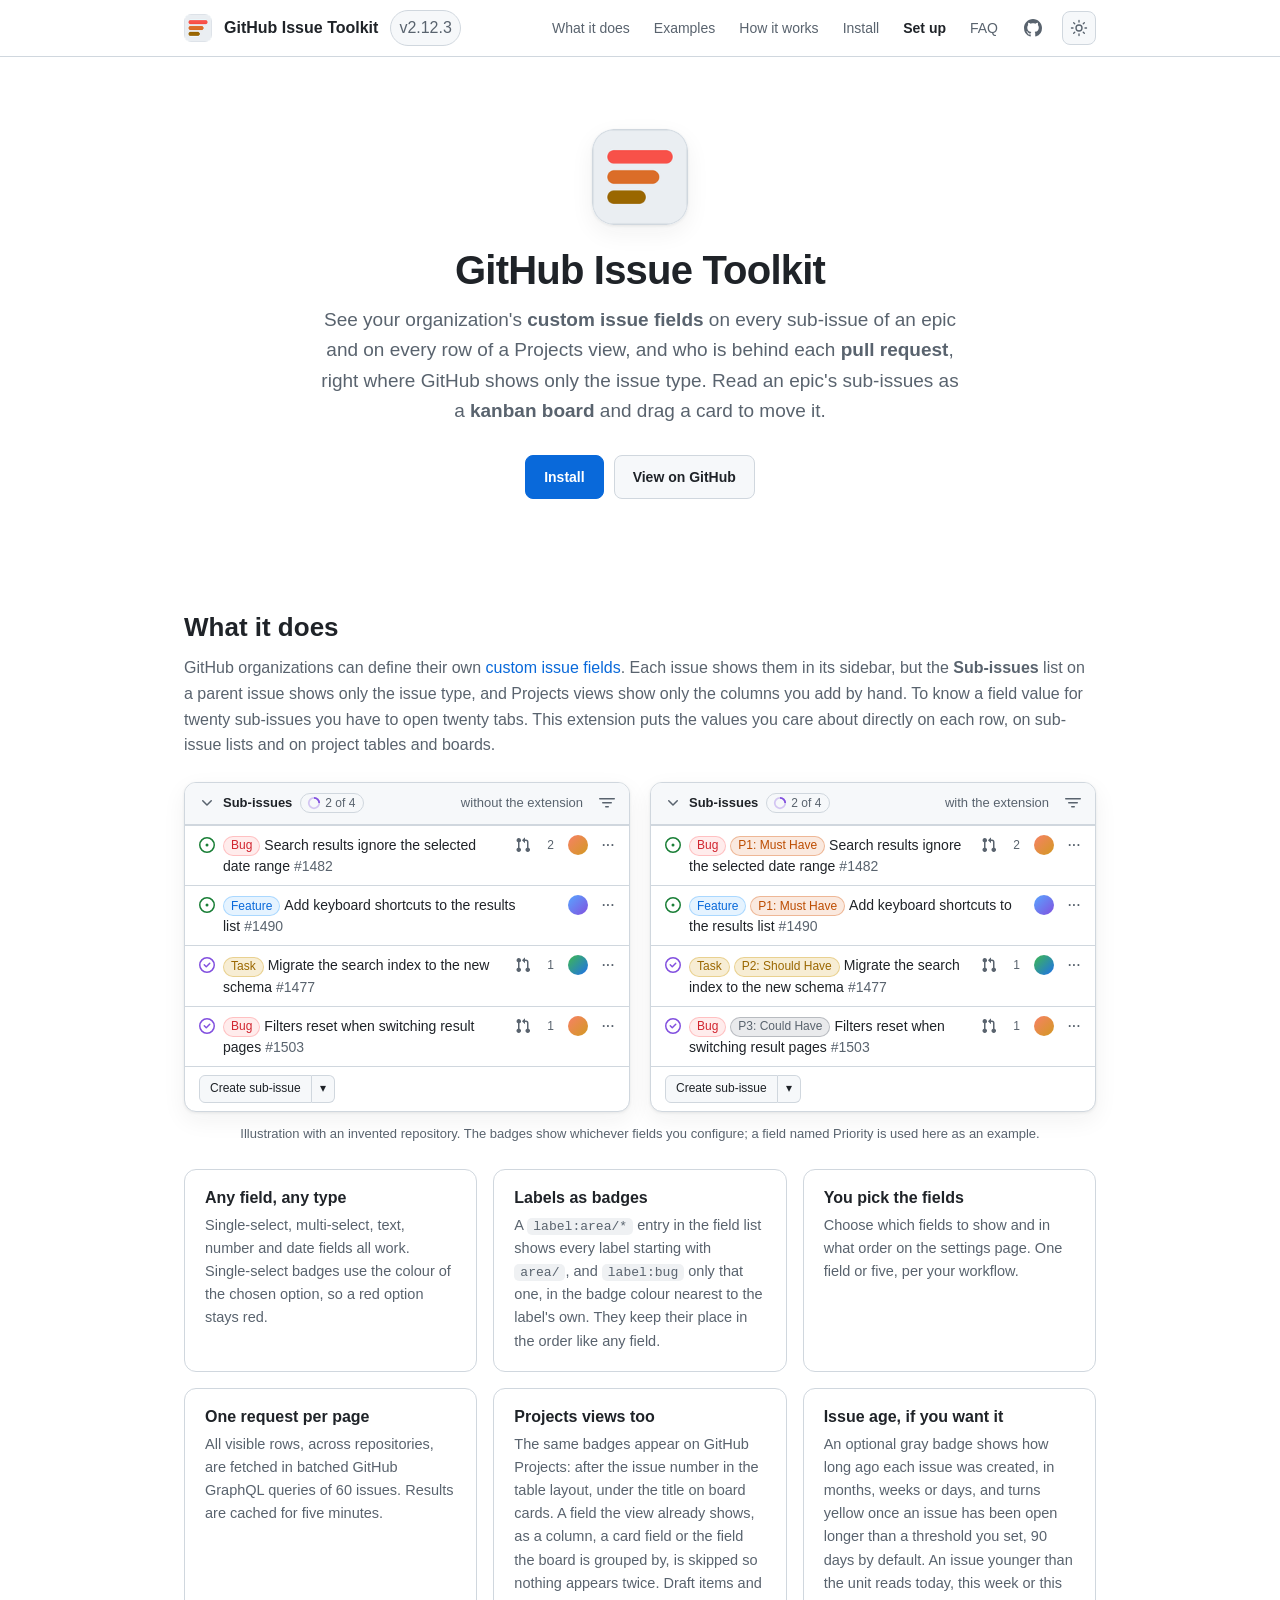
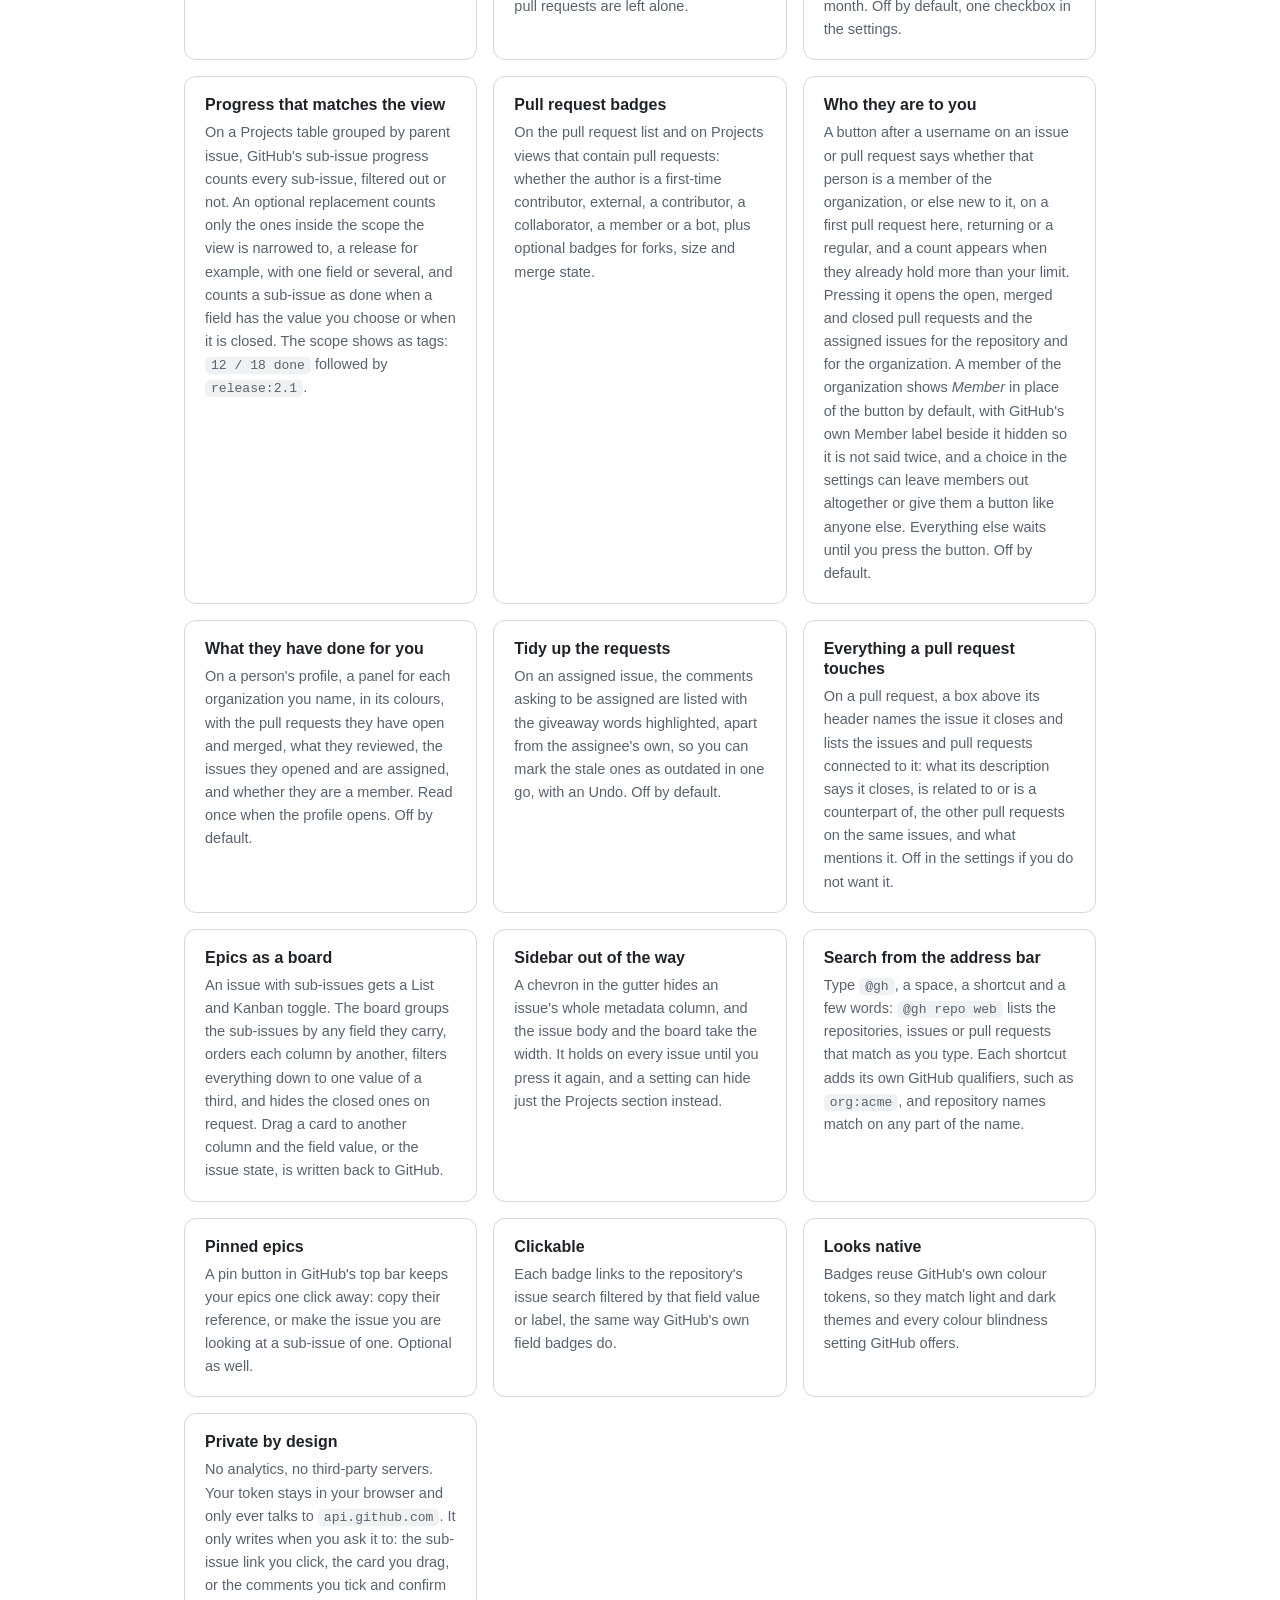
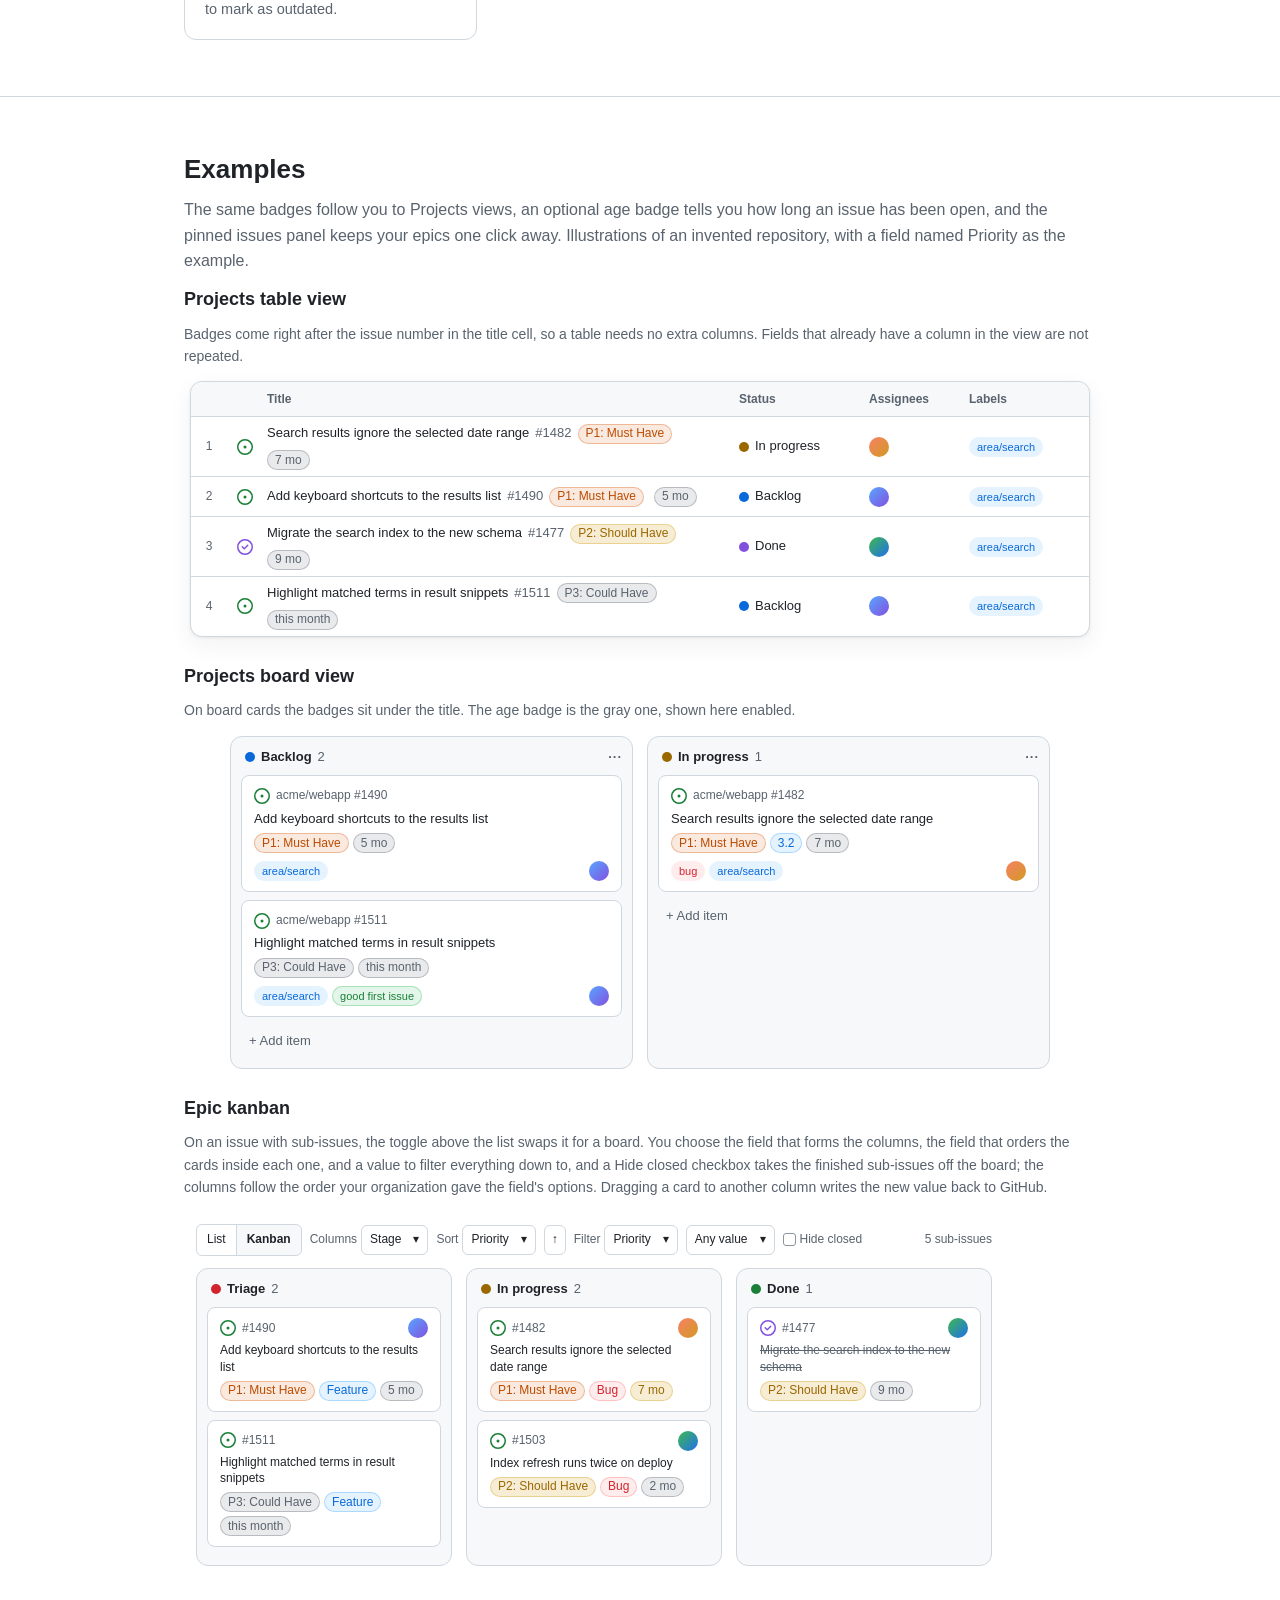
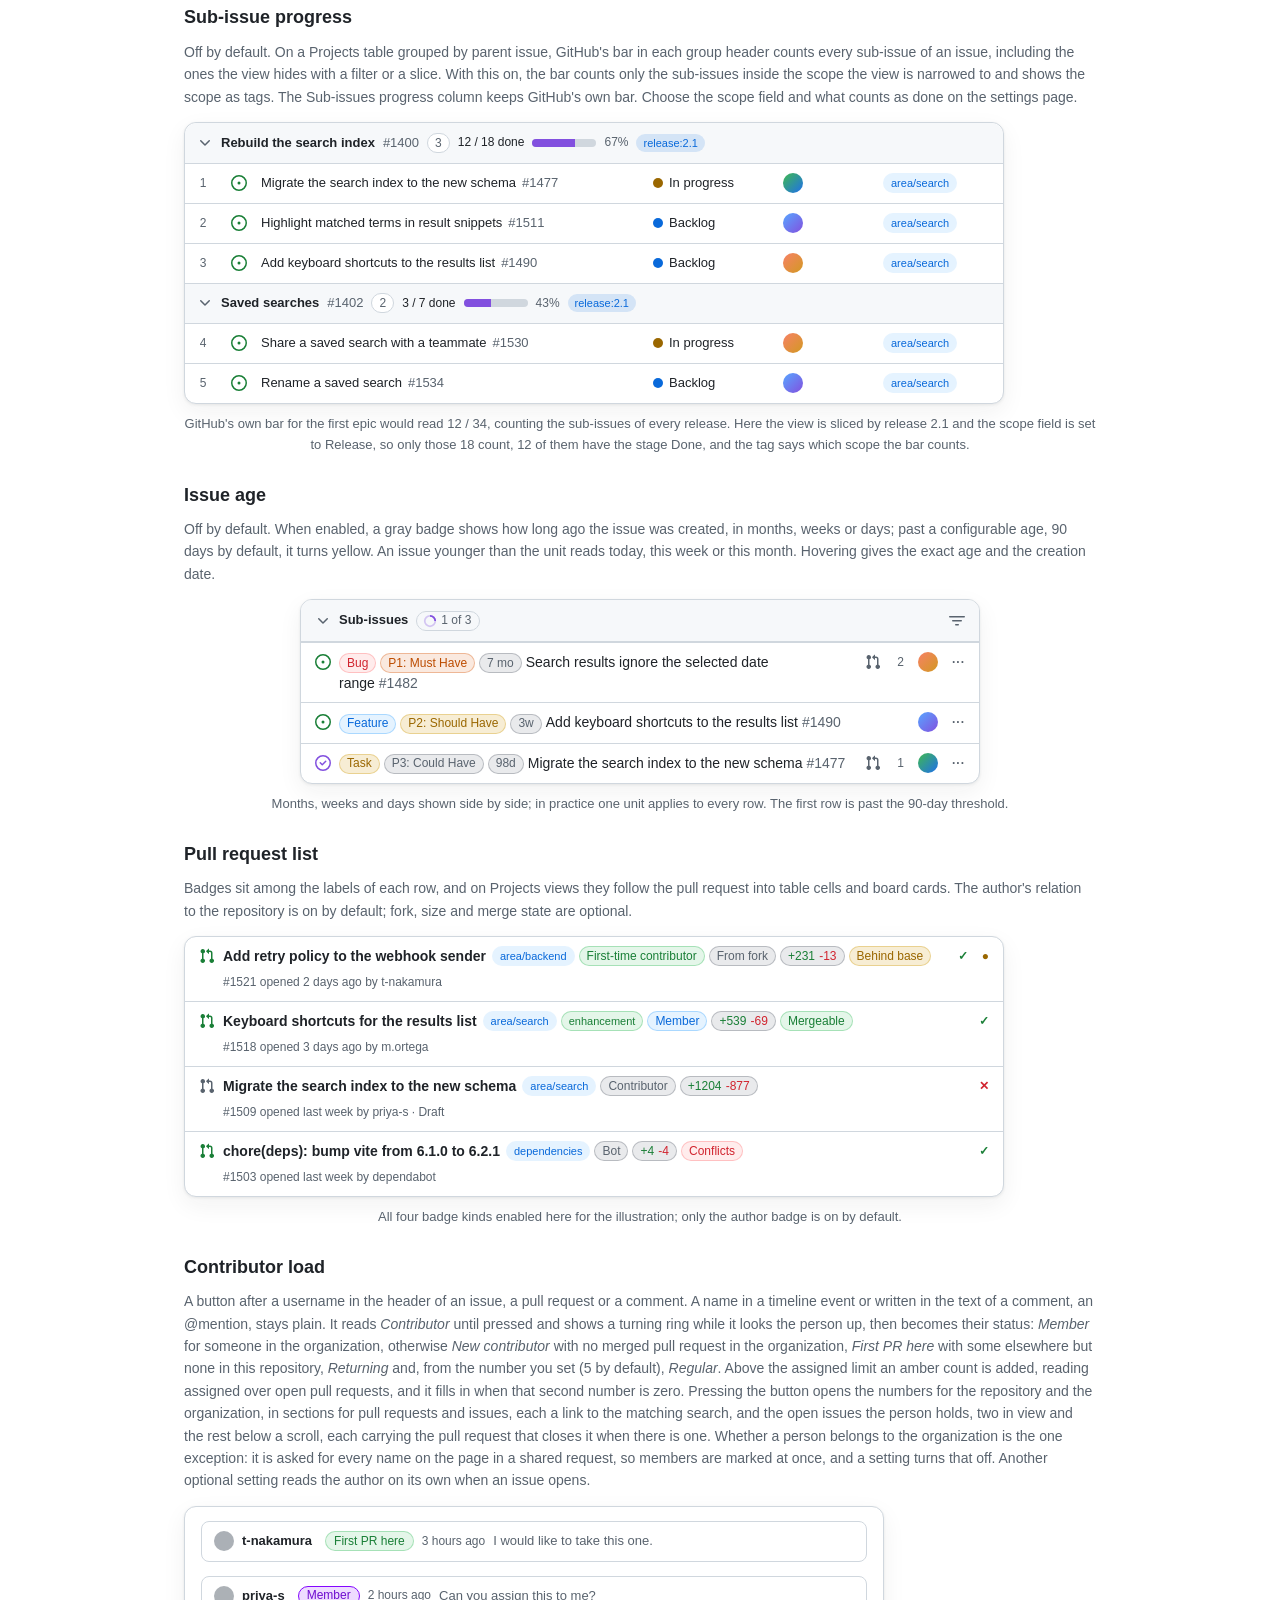
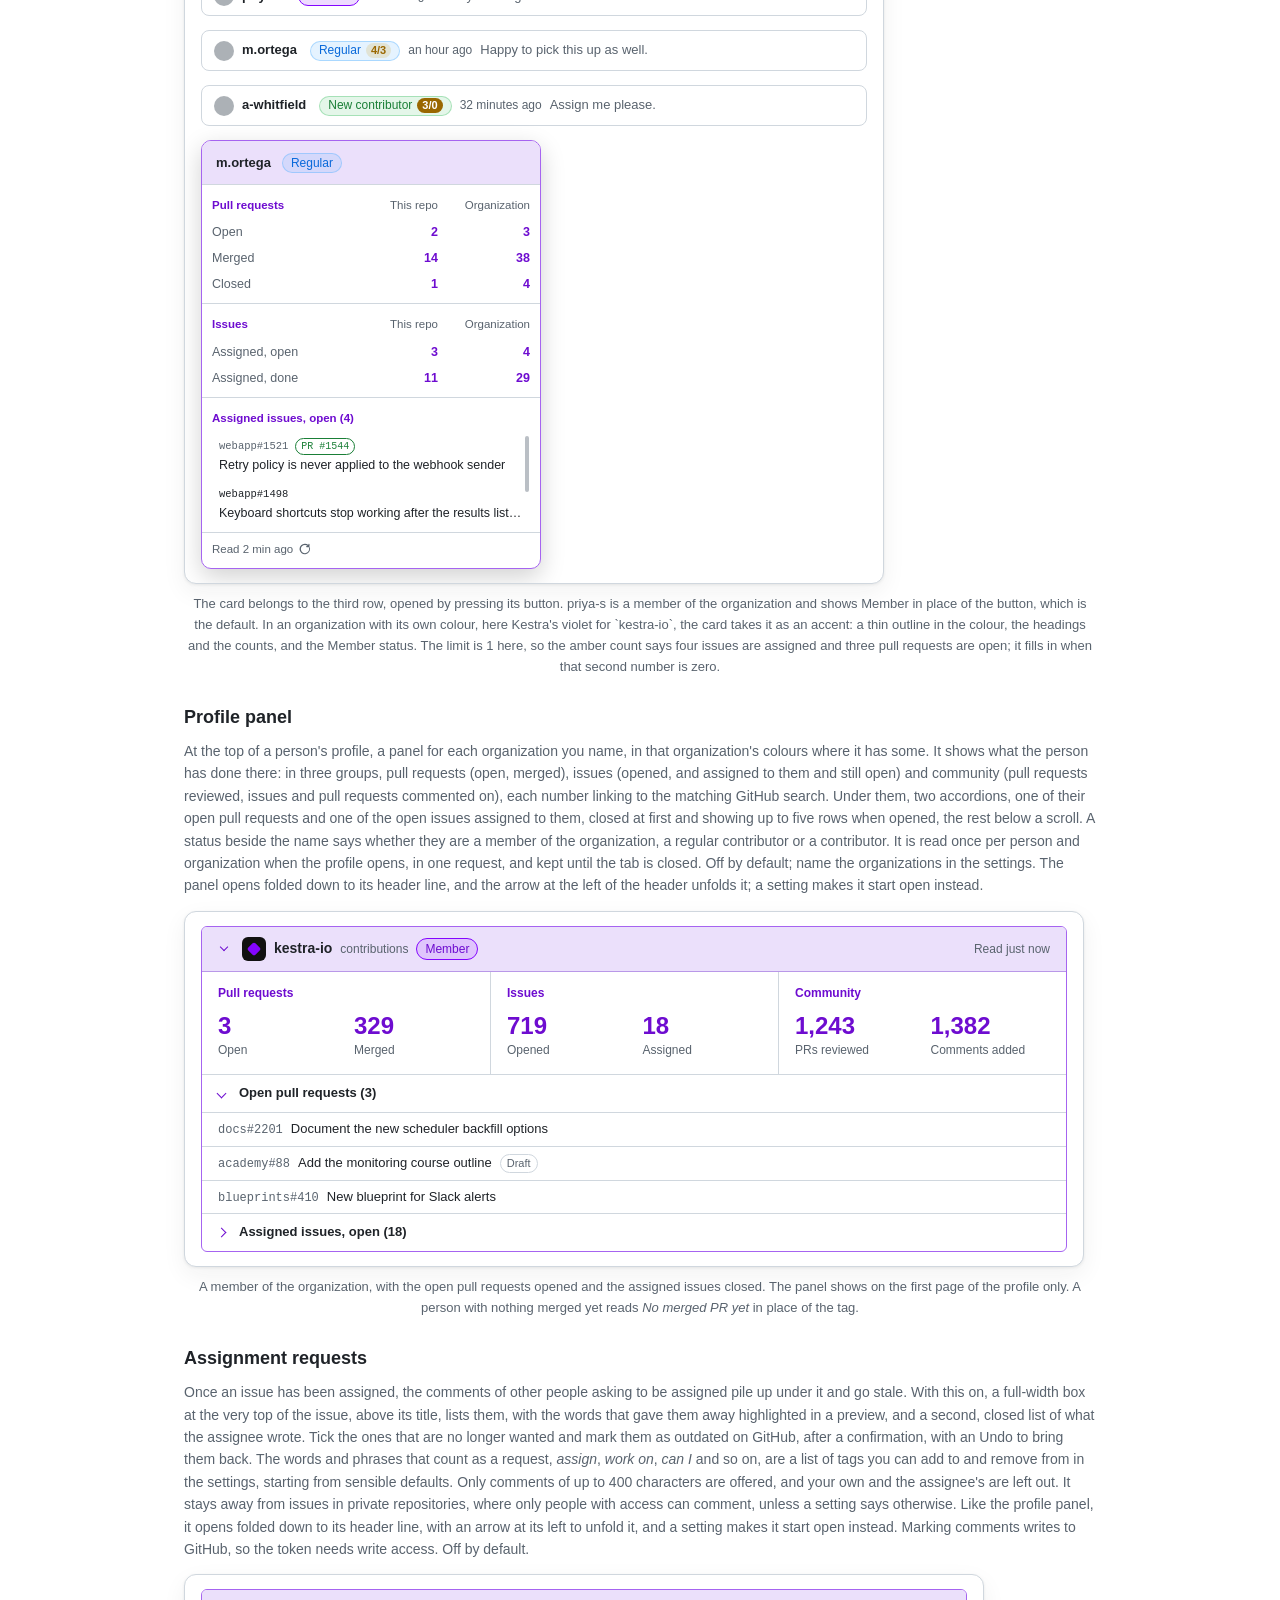
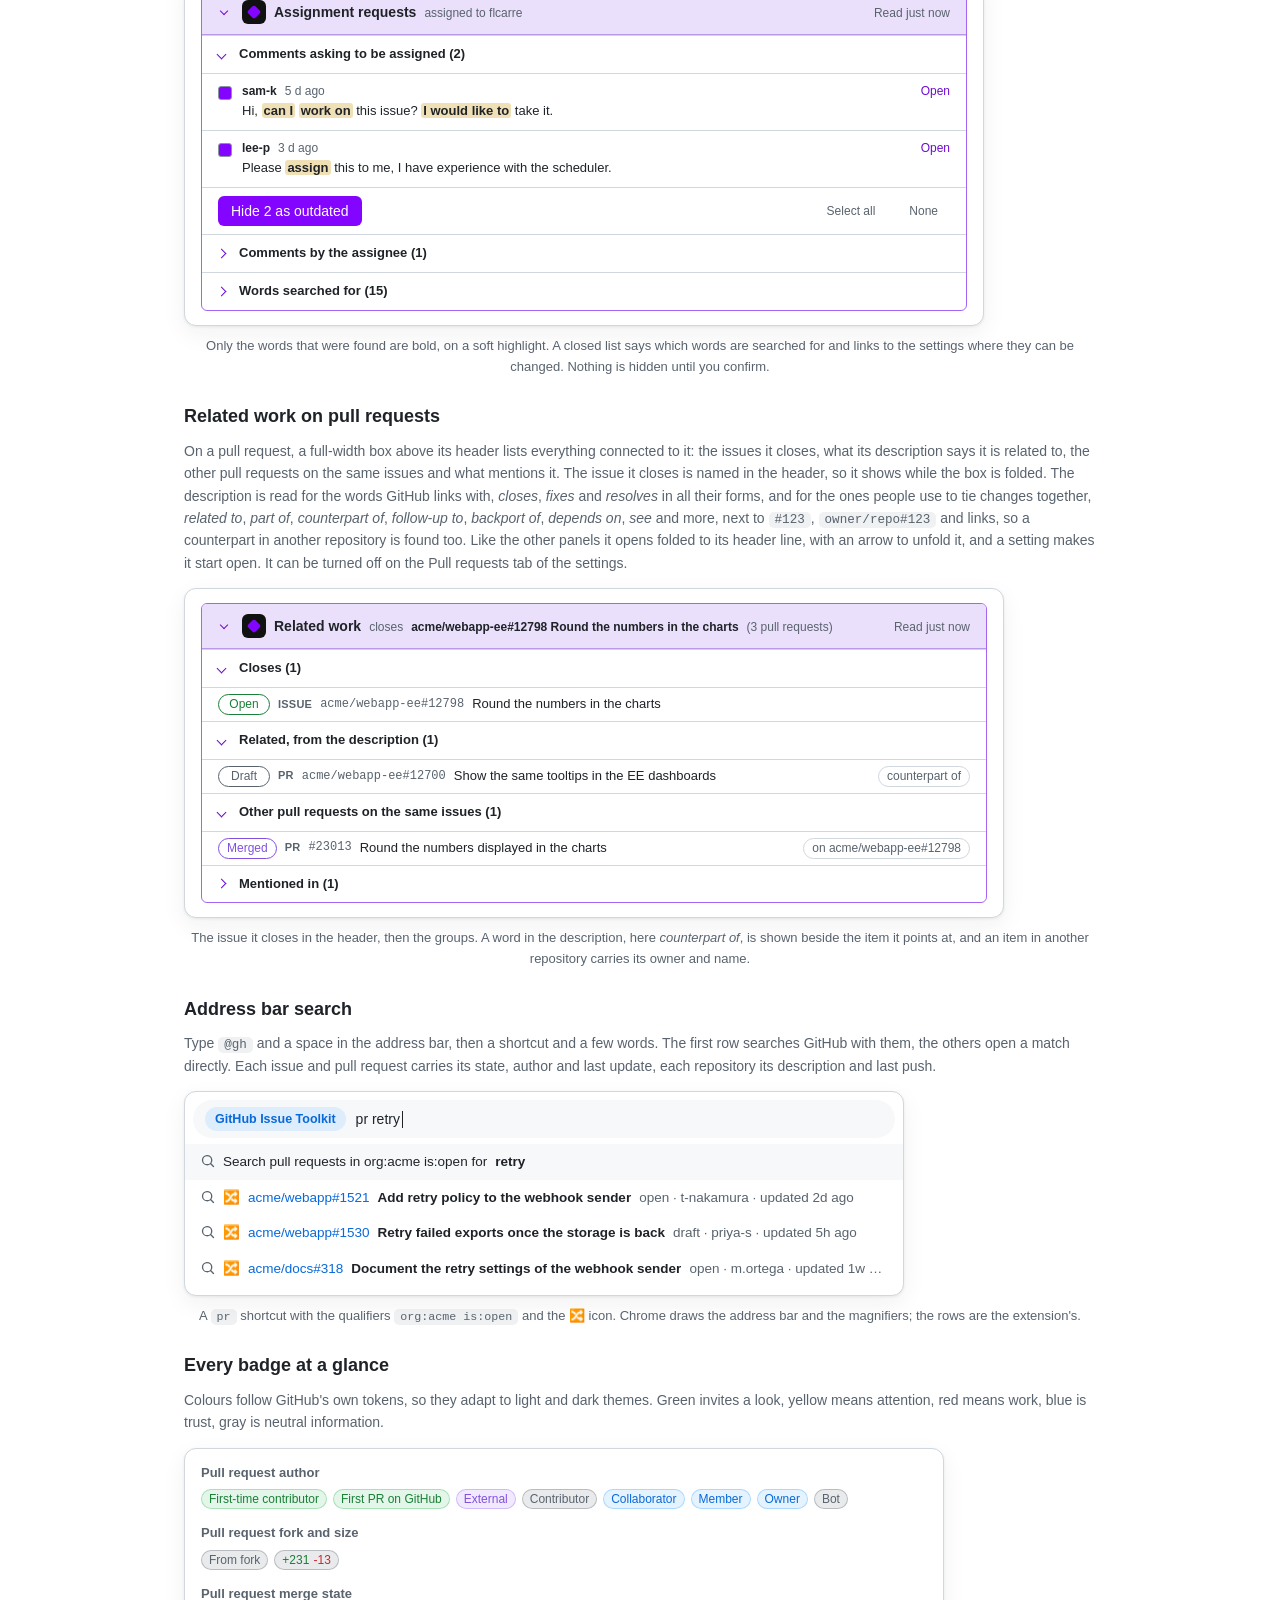
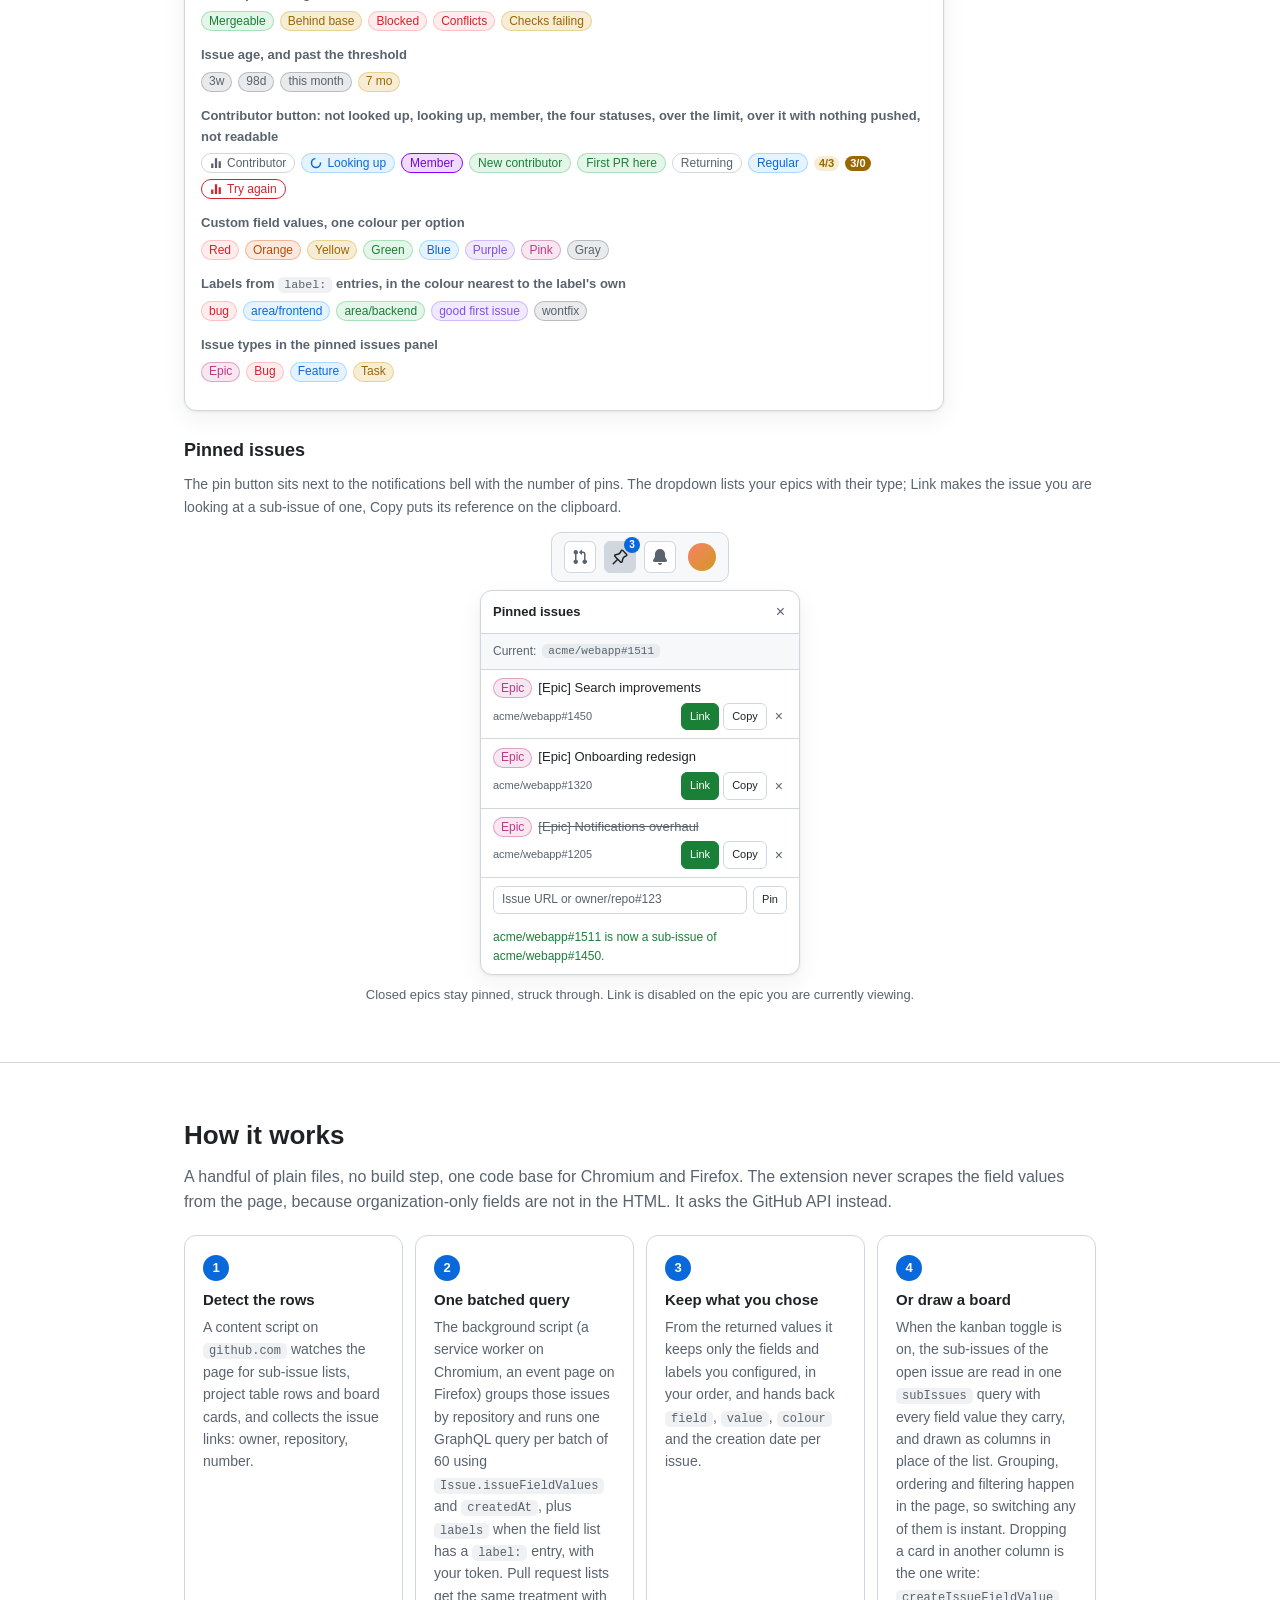
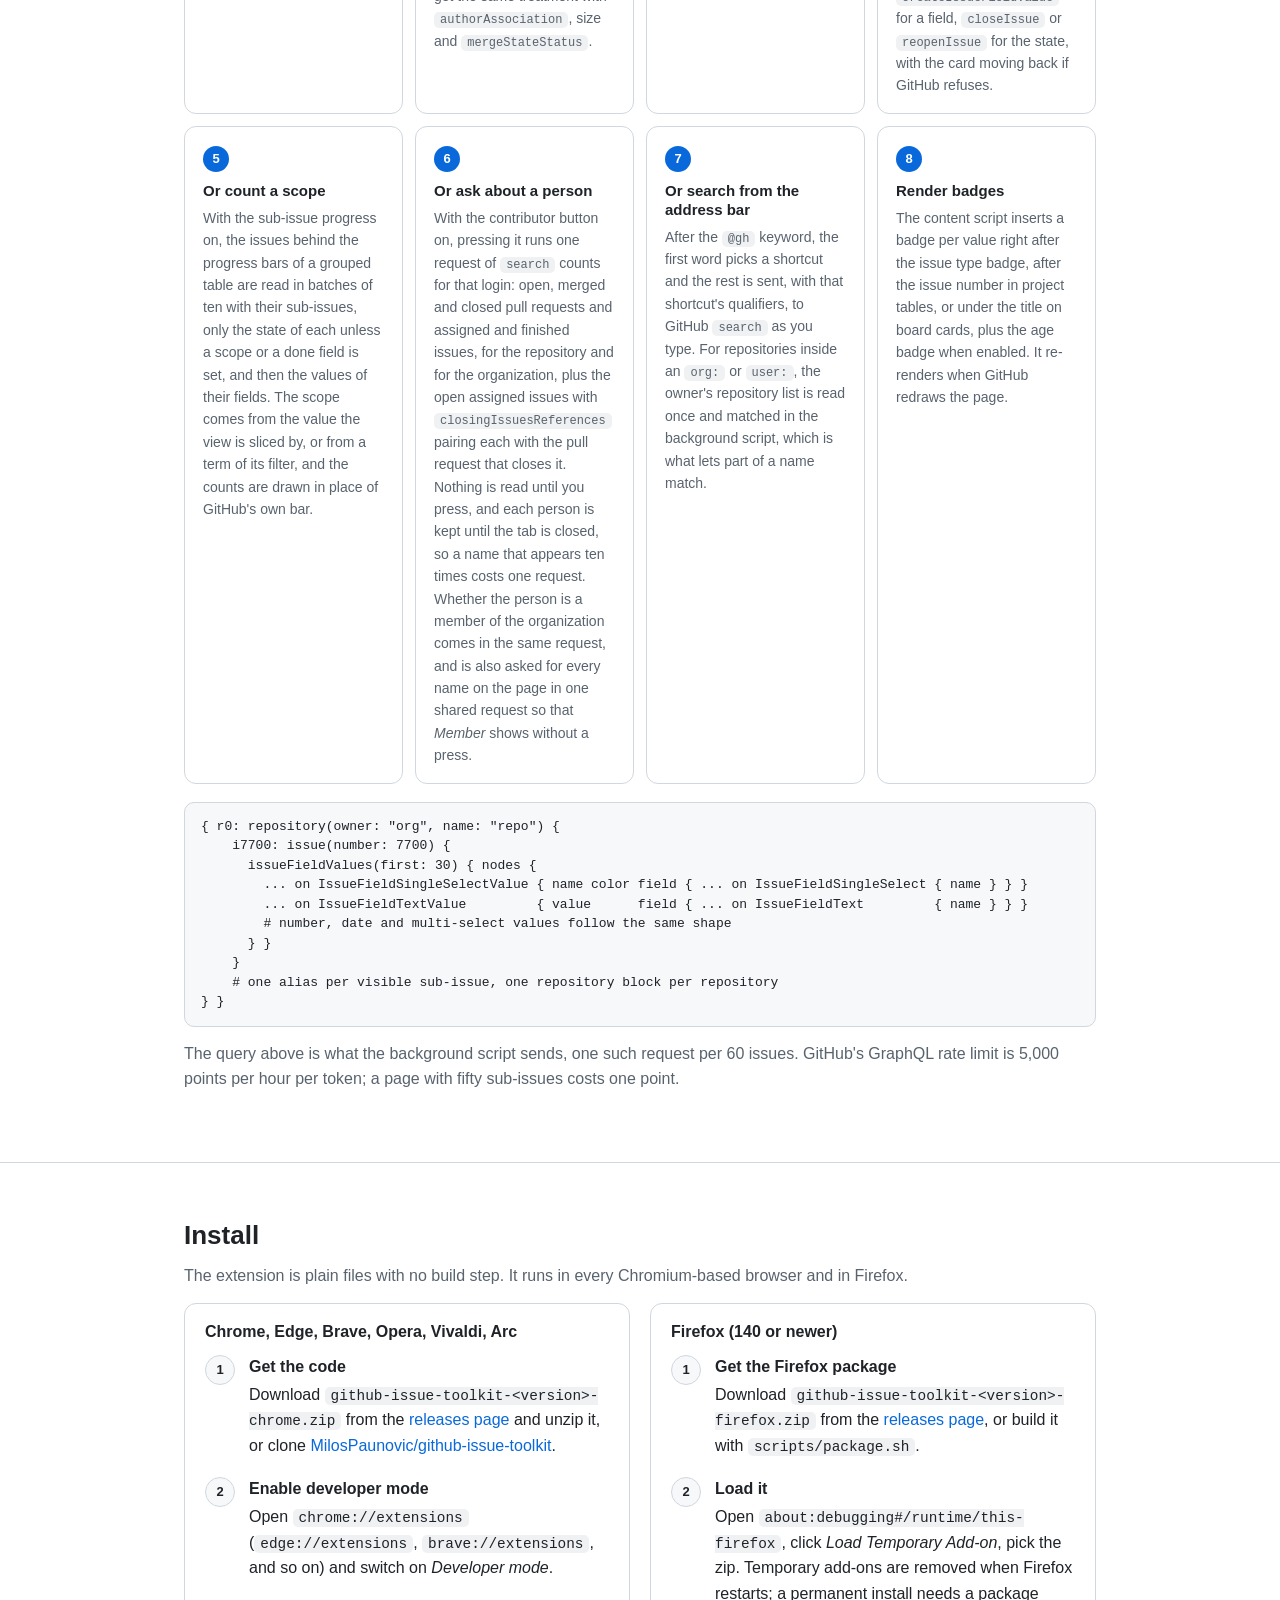
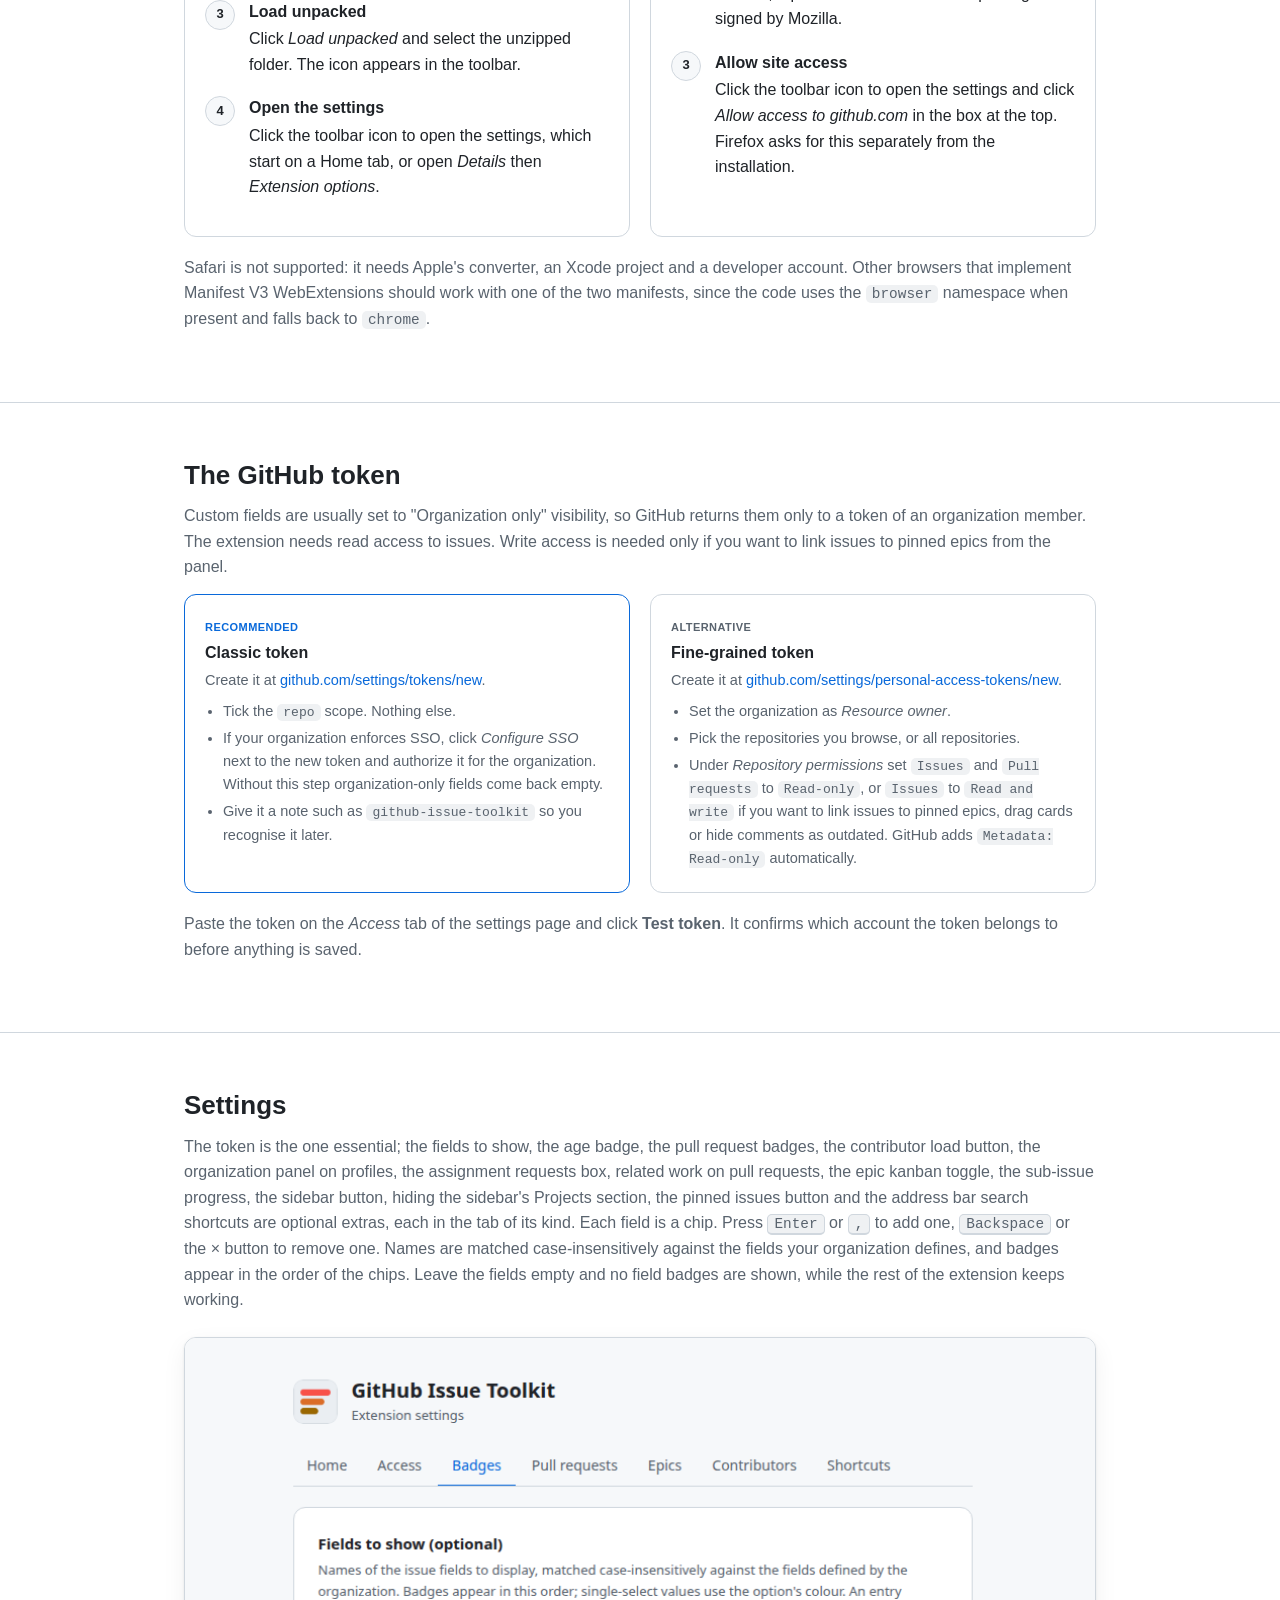
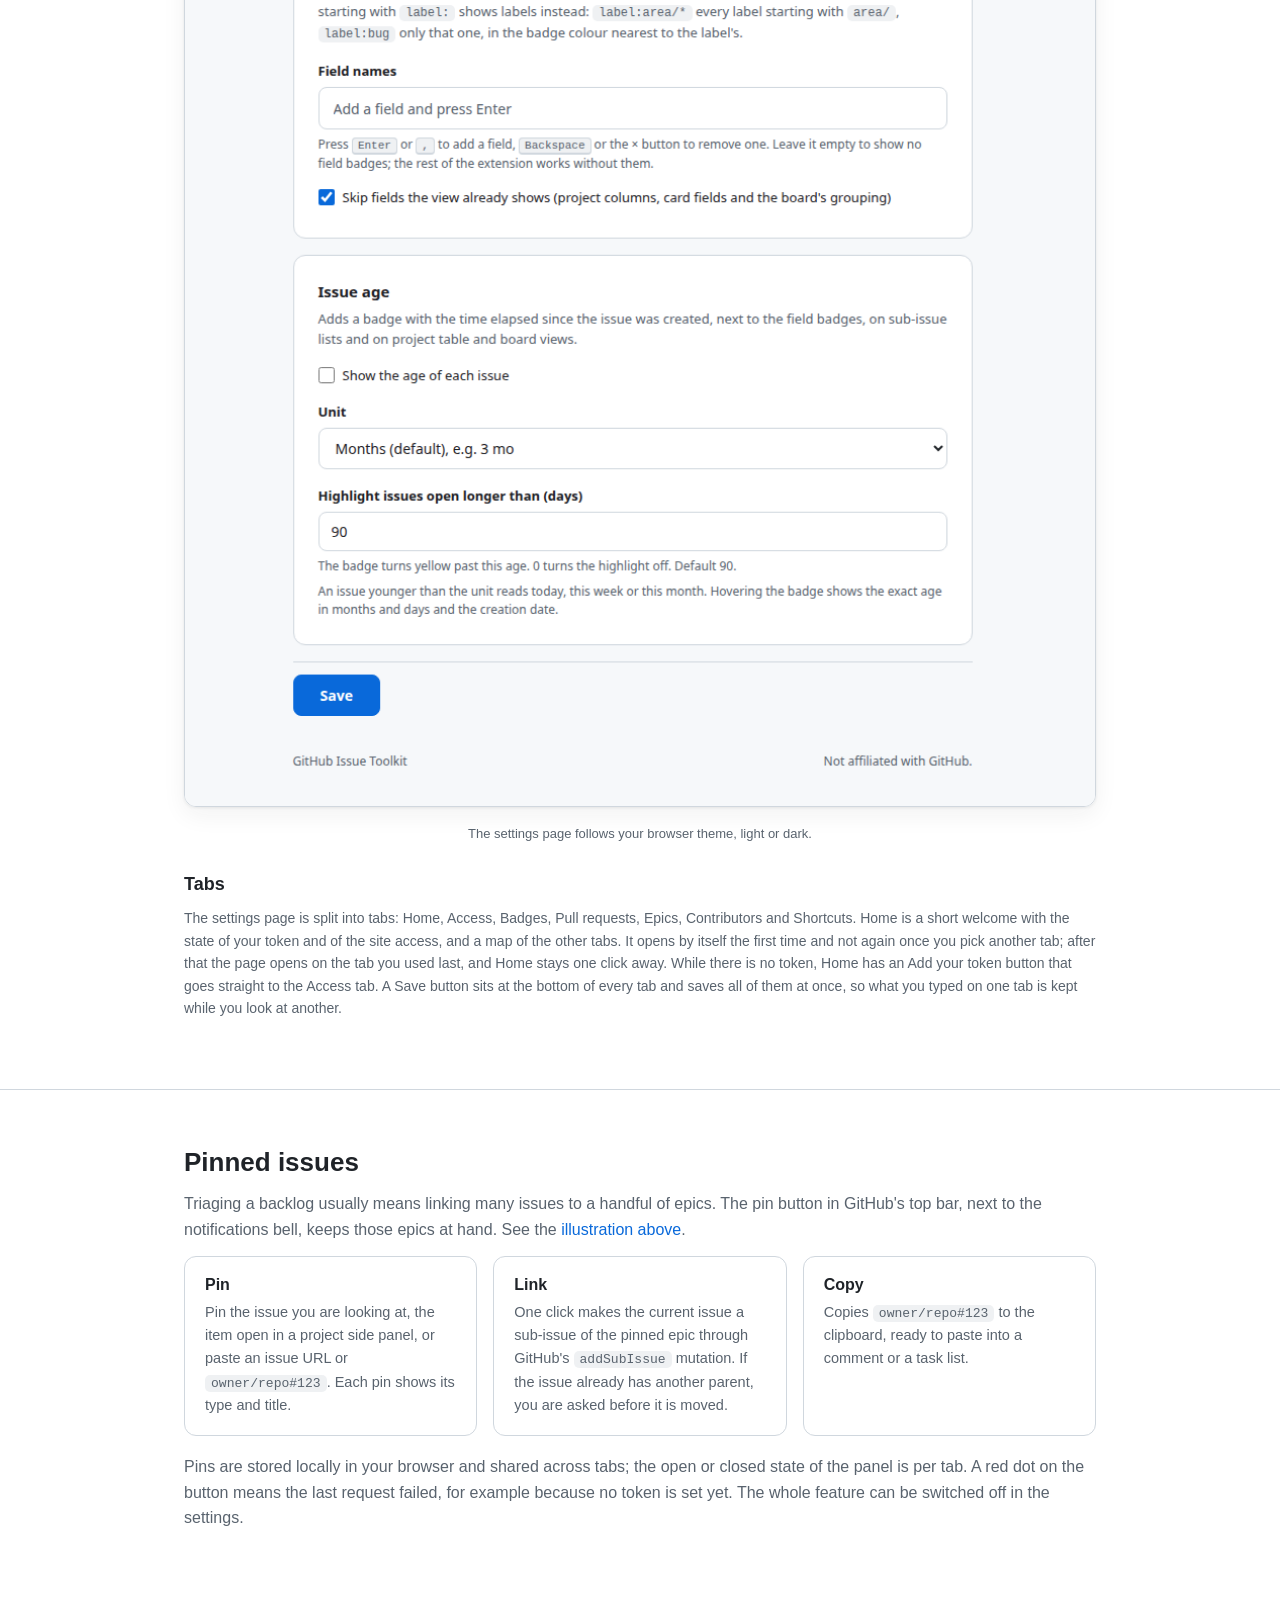
==== commit 4be858aa: "fix(load): leave names in timeline events without a contributor button A name in a timeline event, s" ====
--- a/docs/index.html
+++ b/docs/index.html
@@ -603,7 +603,7 @@
 
 
       <h3 style="margin-top:28px">Contributor load</h3>
-      <p class="muted" style="font-size:14px">A button after a username in the header of an issue, a pull request or a comment. A name written in the text of a comment, an @mention, stays plain. It reads <em>Contributor</em> until pressed and shows a turning ring while it looks the person up, then becomes their status: <em>Member</em> for someone in the organization, otherwise <em>New contributor</em> with no merged pull request in the organization, <em>First PR here</em> with some elsewhere but none in this repository, <em>Returning</em> and, from the number you set (5 by default), <em>Regular</em>. Above the assigned limit an amber count is added, reading assigned over open pull requests, and it fills in when that second number is zero. Pressing the button opens the numbers for the repository and the organization, in sections for pull requests and issues, each a link to the matching search, and the open issues the person holds, two in view and the rest below a scroll, each carrying the pull request that closes it when there is one. Whether a person belongs to the organization is the one exception: it is asked for every name on the page in a shared request, so members are marked at once, and a setting turns that off. Another optional setting reads the author on its own when an issue opens.</p>
+      <p class="muted" style="font-size:14px">A button after a username in the header of an issue, a pull request or a comment. A name in a timeline event or written in the text of a comment, an @mention, stays plain. It reads <em>Contributor</em> until pressed and shows a turning ring while it looks the person up, then becomes their status: <em>Member</em> for someone in the organization, otherwise <em>New contributor</em> with no merged pull request in the organization, <em>First PR here</em> with some elsewhere but none in this repository, <em>Returning</em> and, from the number you set (5 by default), <em>Regular</em>. Above the assigned limit an amber count is added, reading assigned over open pull requests, and it fills in when that second number is zero. Pressing the button opens the numbers for the repository and the organization, in sections for pull requests and issues, each a link to the matching search, and the open issues the person holds, two in view and the rest below a scroll, each carrying the pull request that closes it when there is one. Whether a person belongs to the organization is the one exception: it is asked for every name on the page in a shared request, so members are marked at once, and a setting turns that off. Another optional setting reads the author on its own when an issue opens.</p>
       <div class="panel gh-card mock-load" id="ex-load" style="max-width:700px;padding:14px 16px">
         <div class="cmt"><span class="av"></span><span class="who">t-nakamura</span><span class="ld ld-g">First PR here</span><span class="when">3 hours ago</span><span class="said">I would like to take this one.</span></div>
         <div class="cmt"><span class="av"></span><span class="who">priya-s</span><span class="ld ld-m">Member</span><span class="when">2 hours ago</span><span class="said">Can you assign this to me?</span></div>
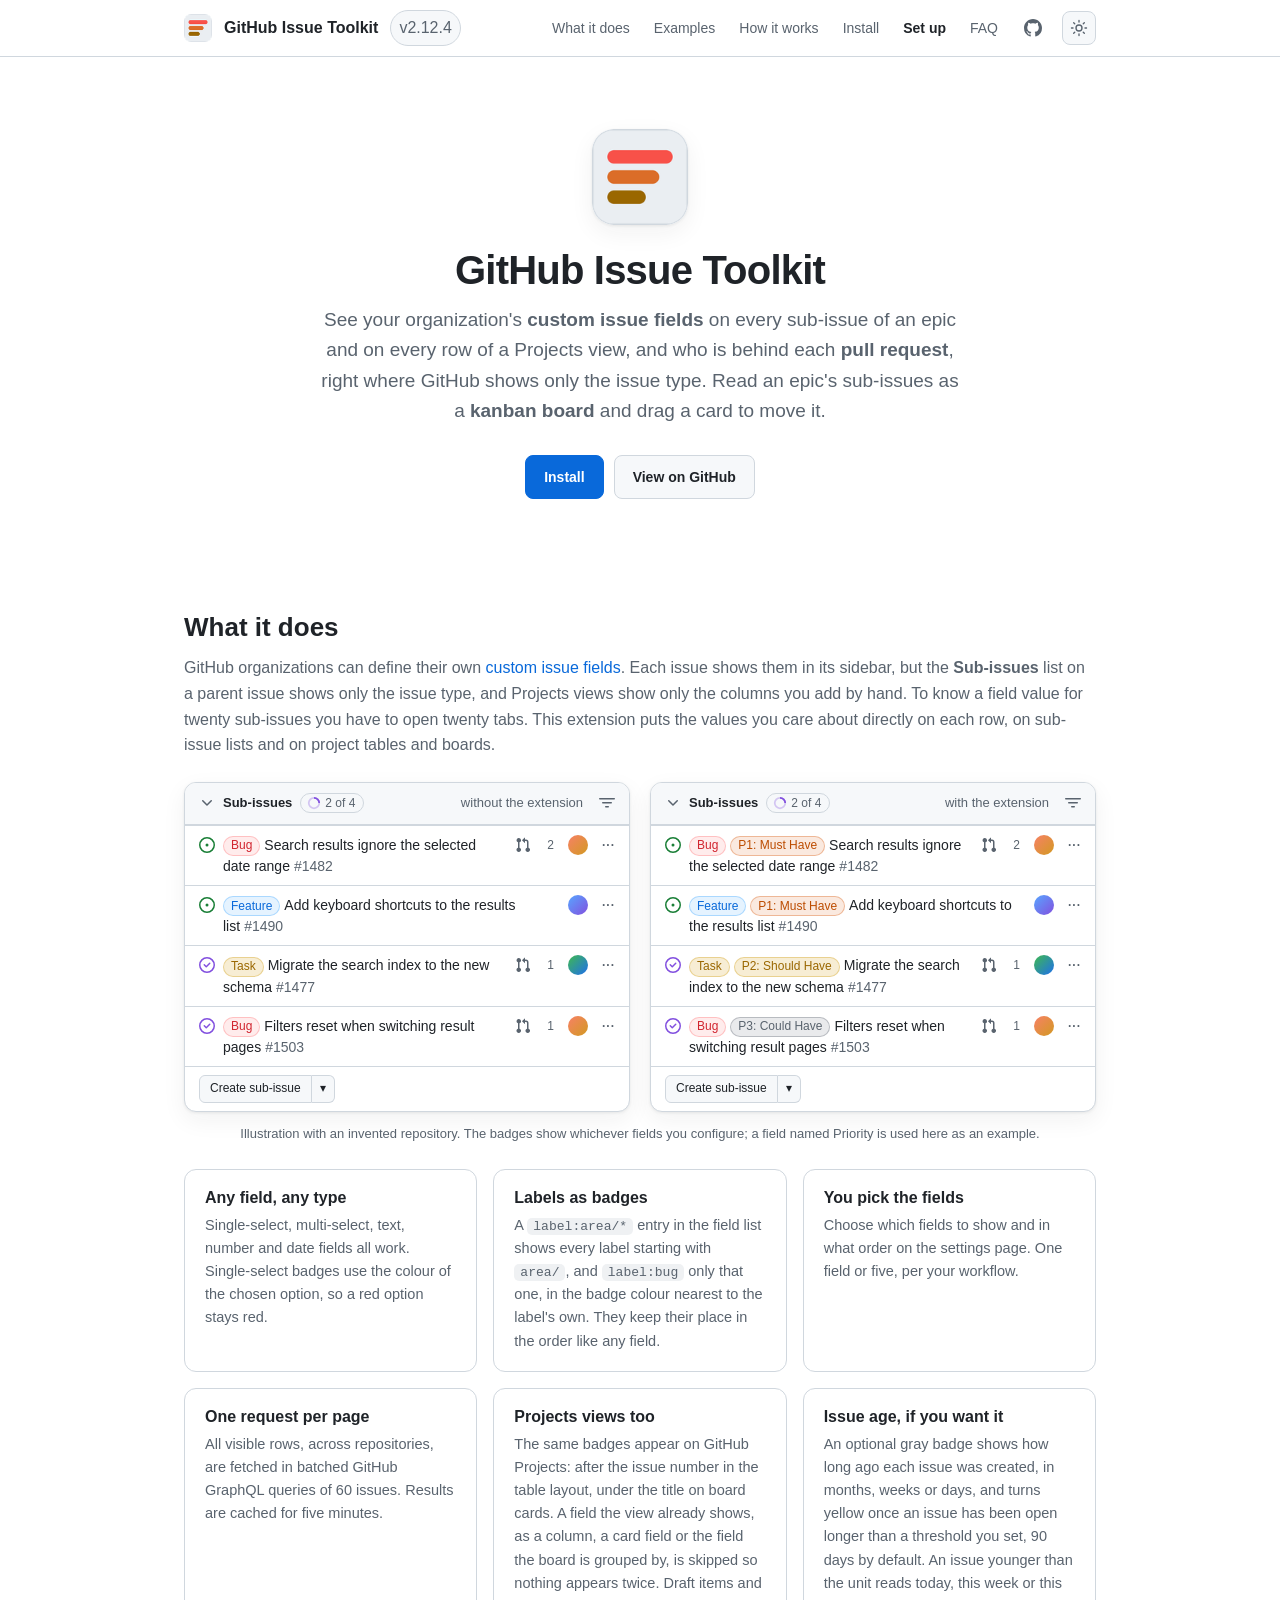
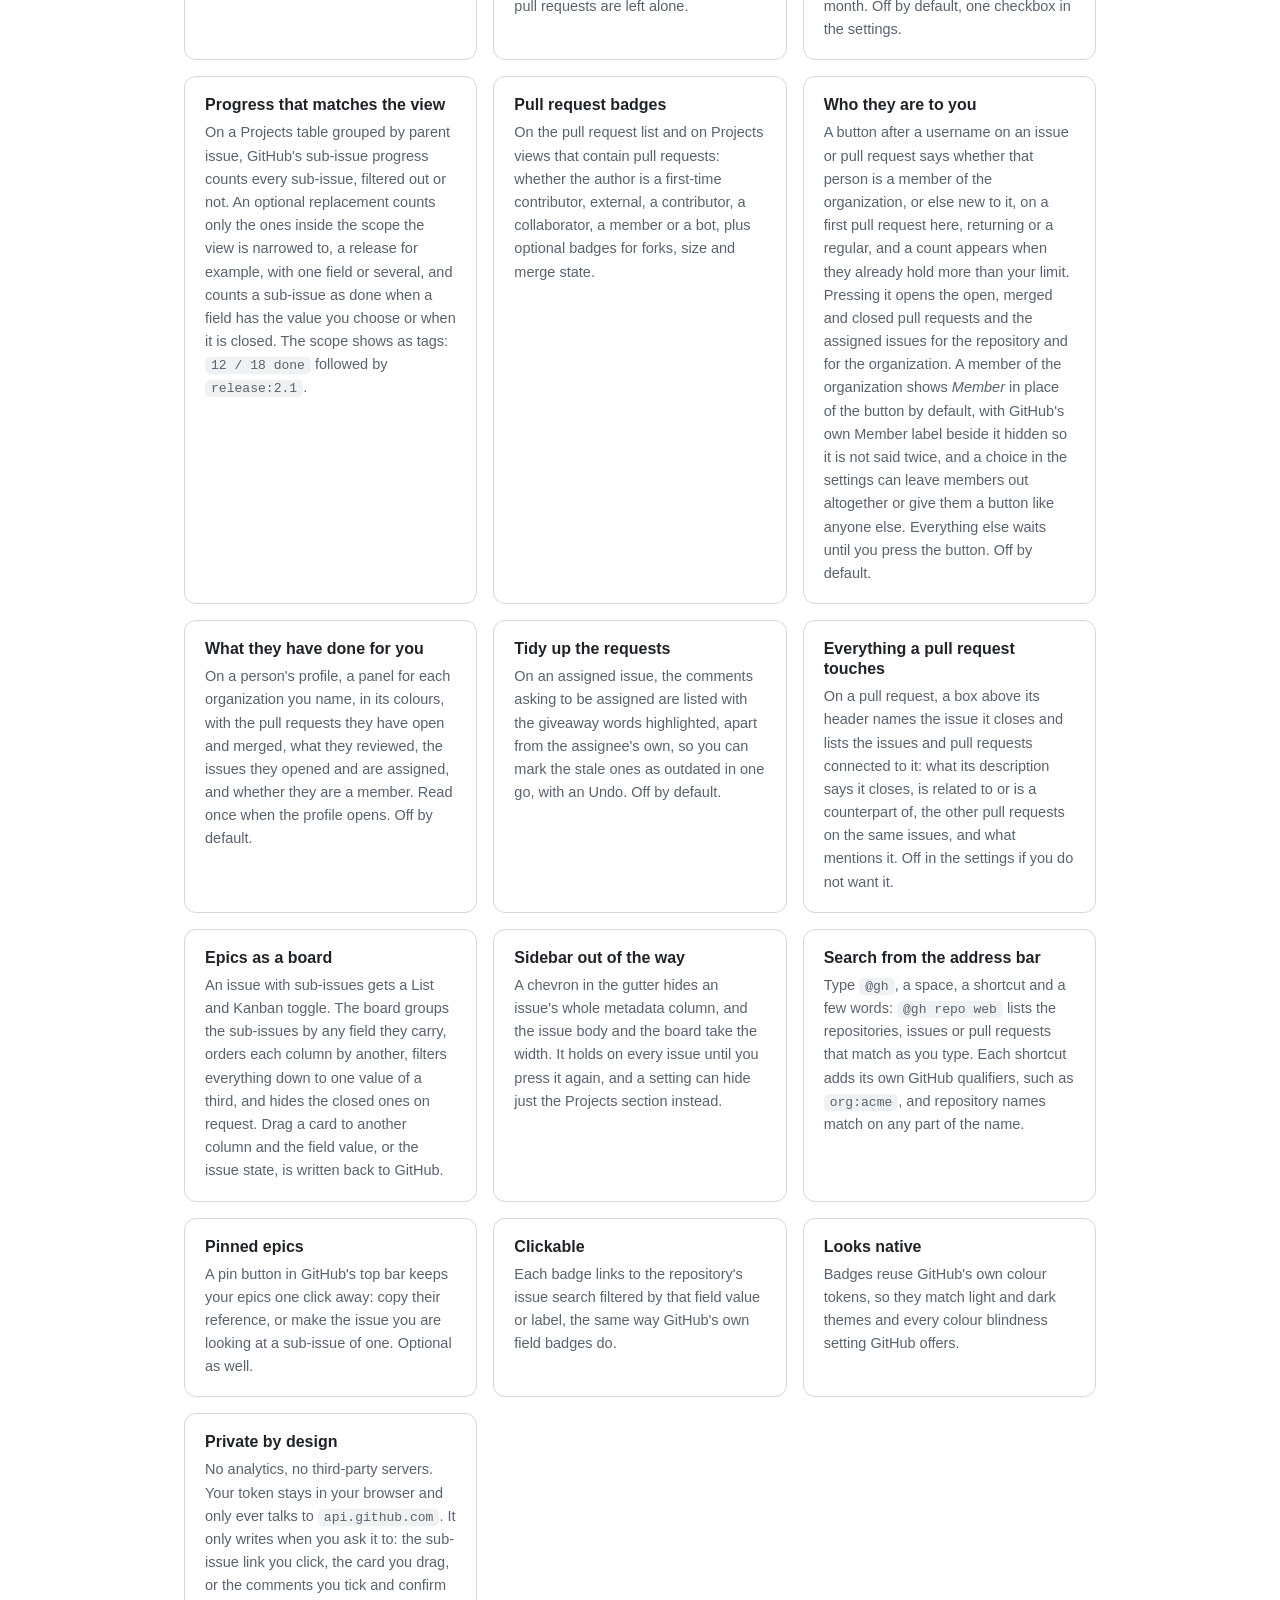
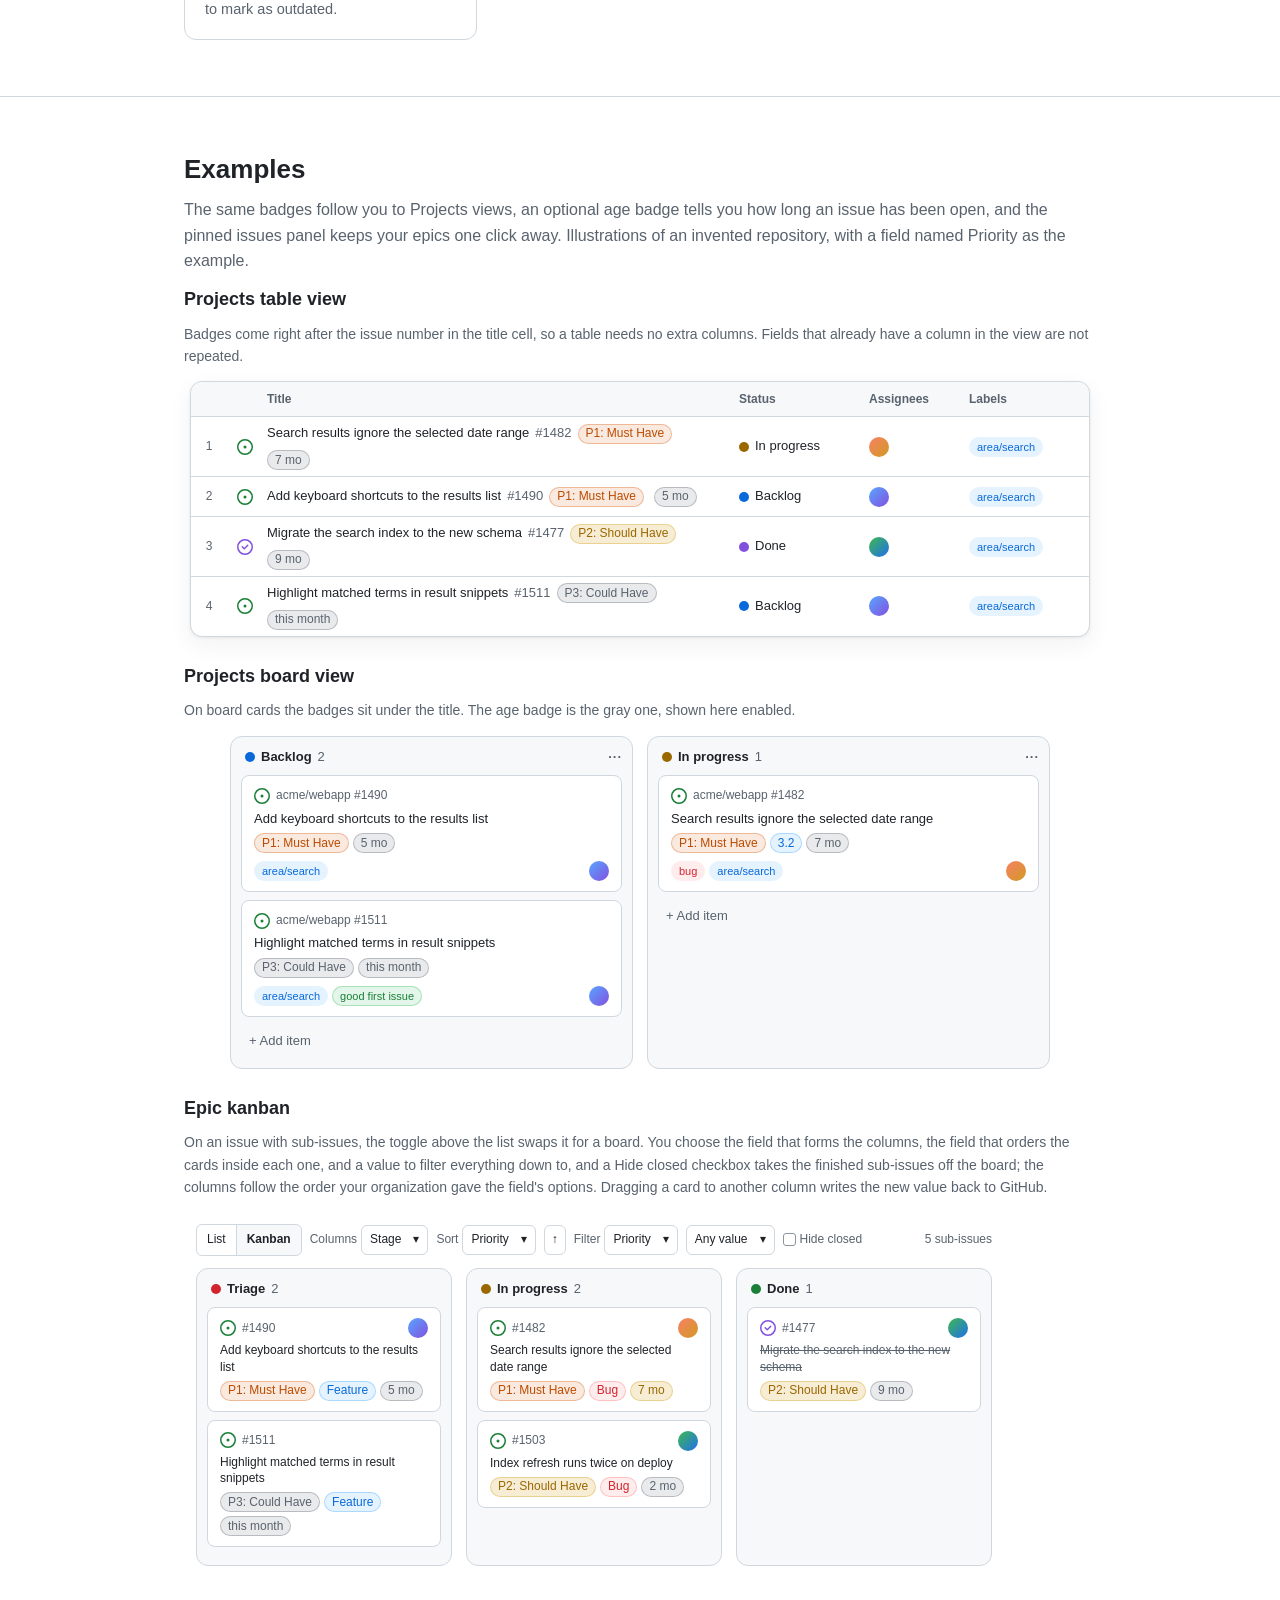
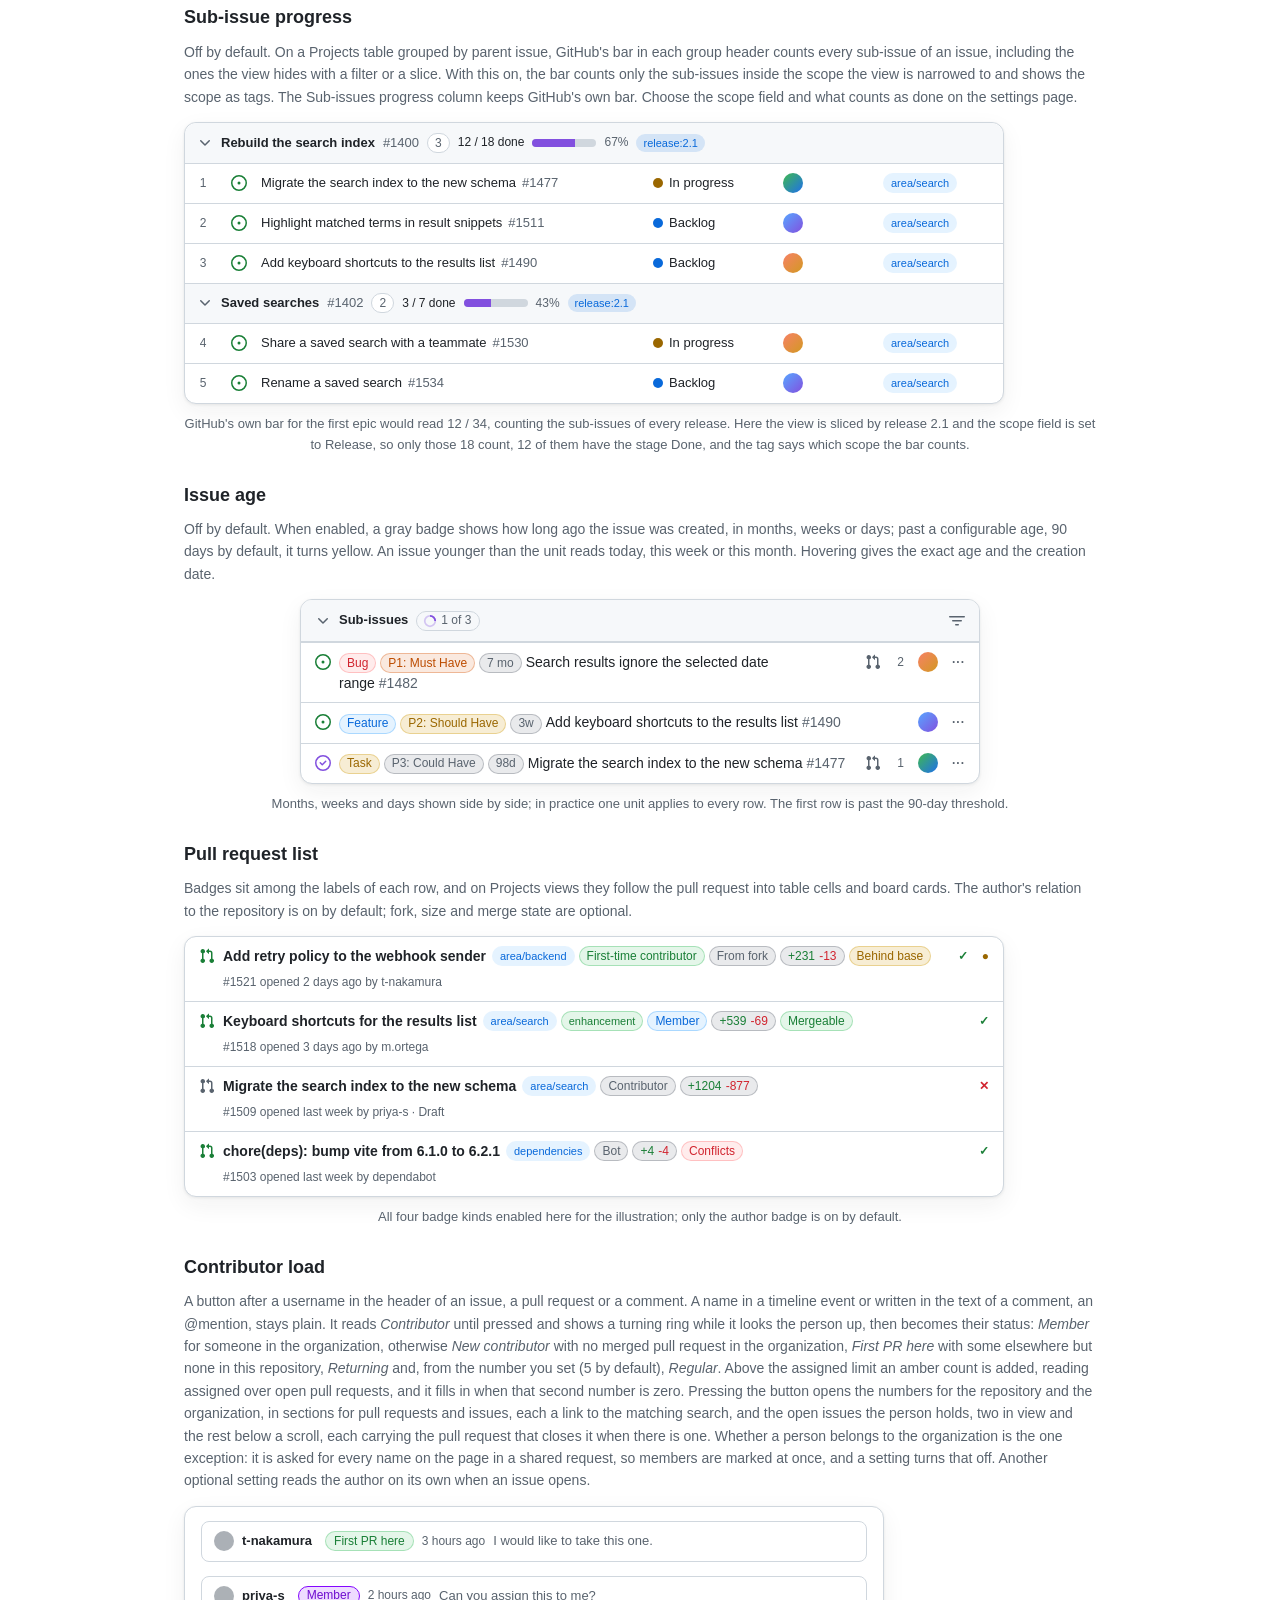
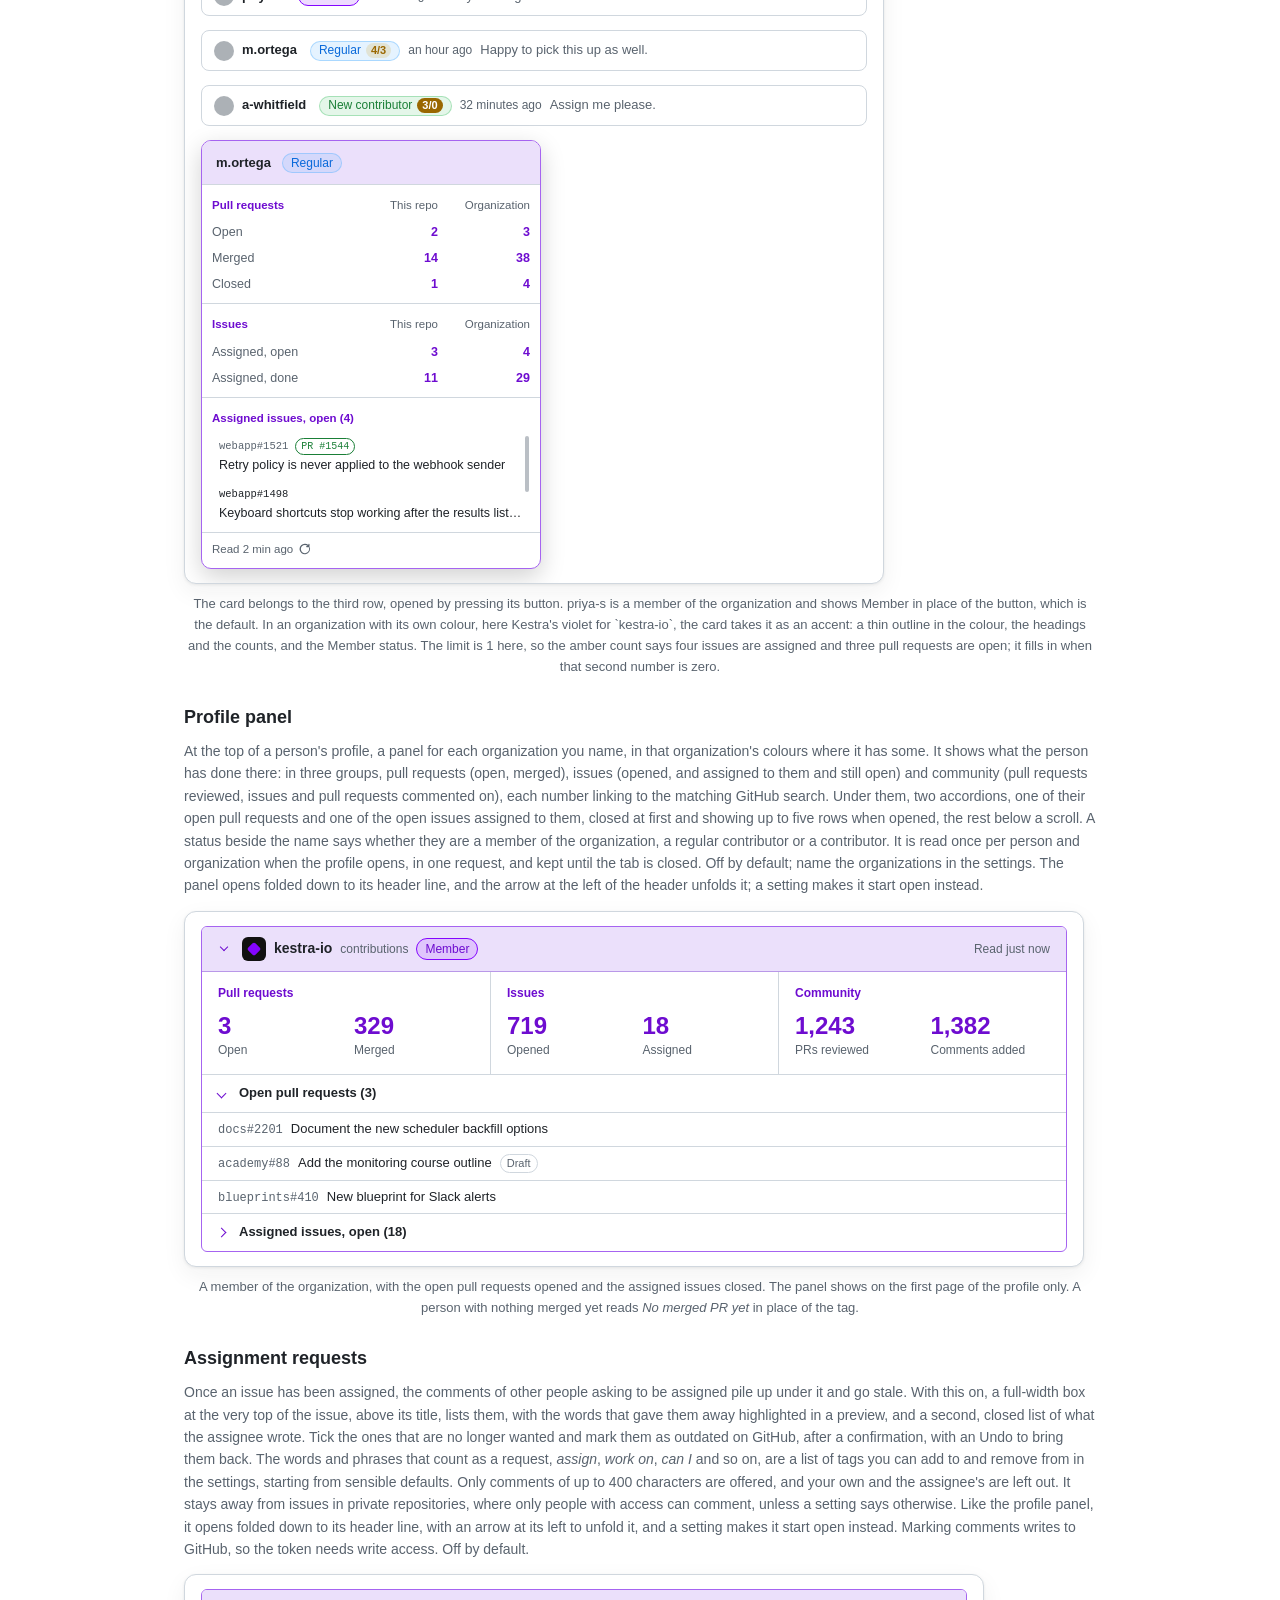
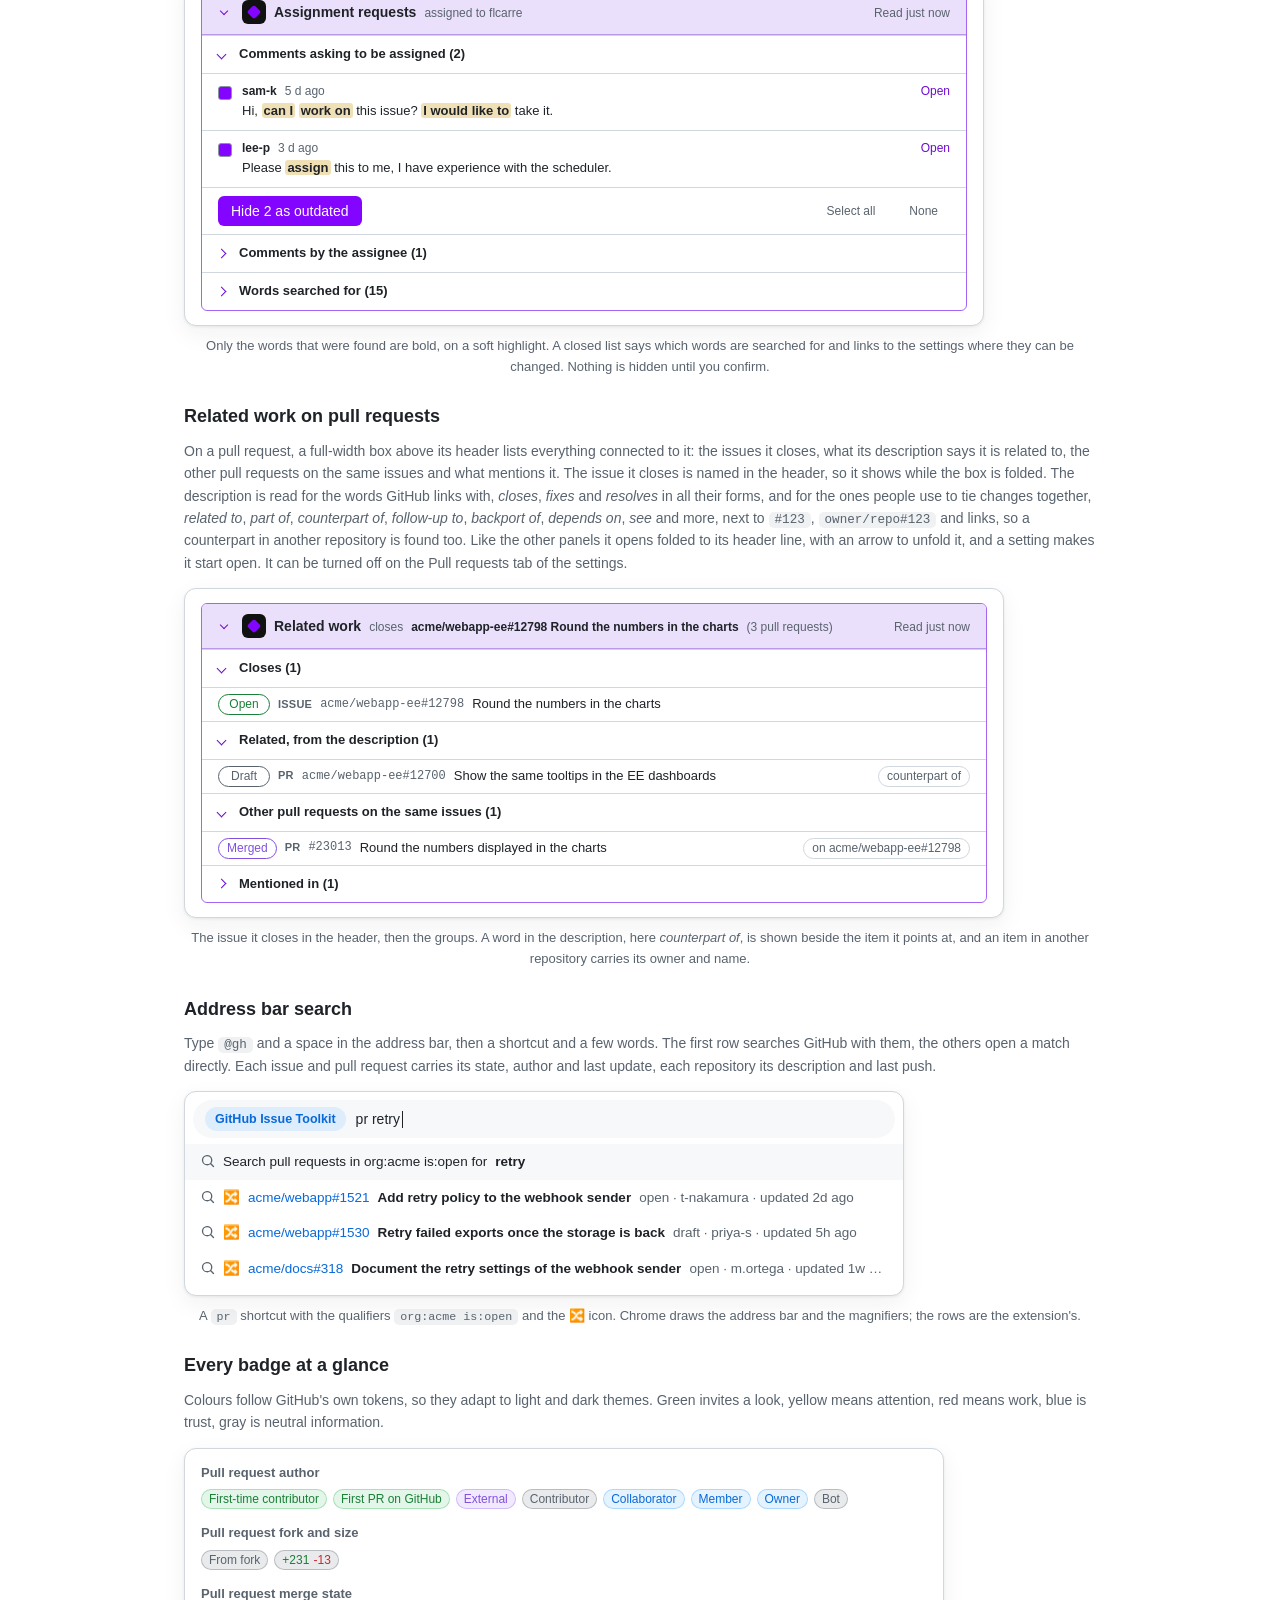
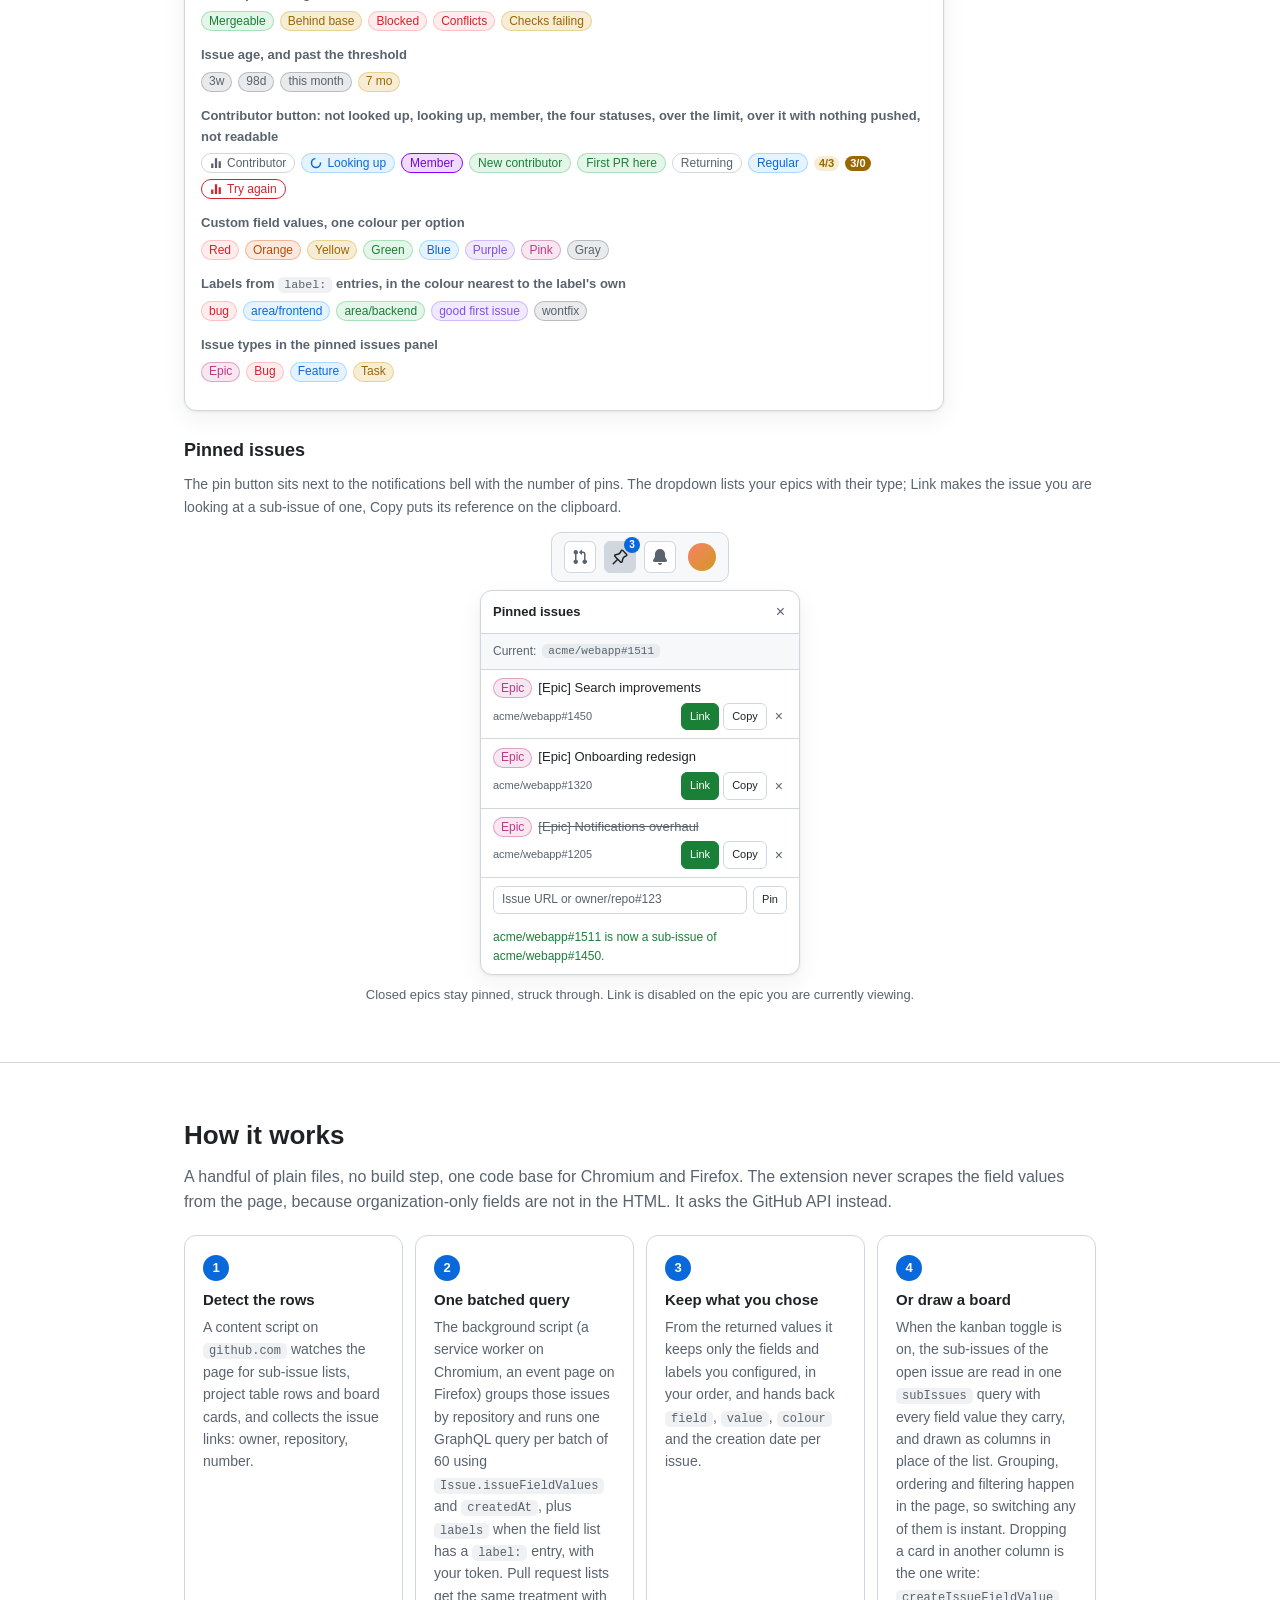
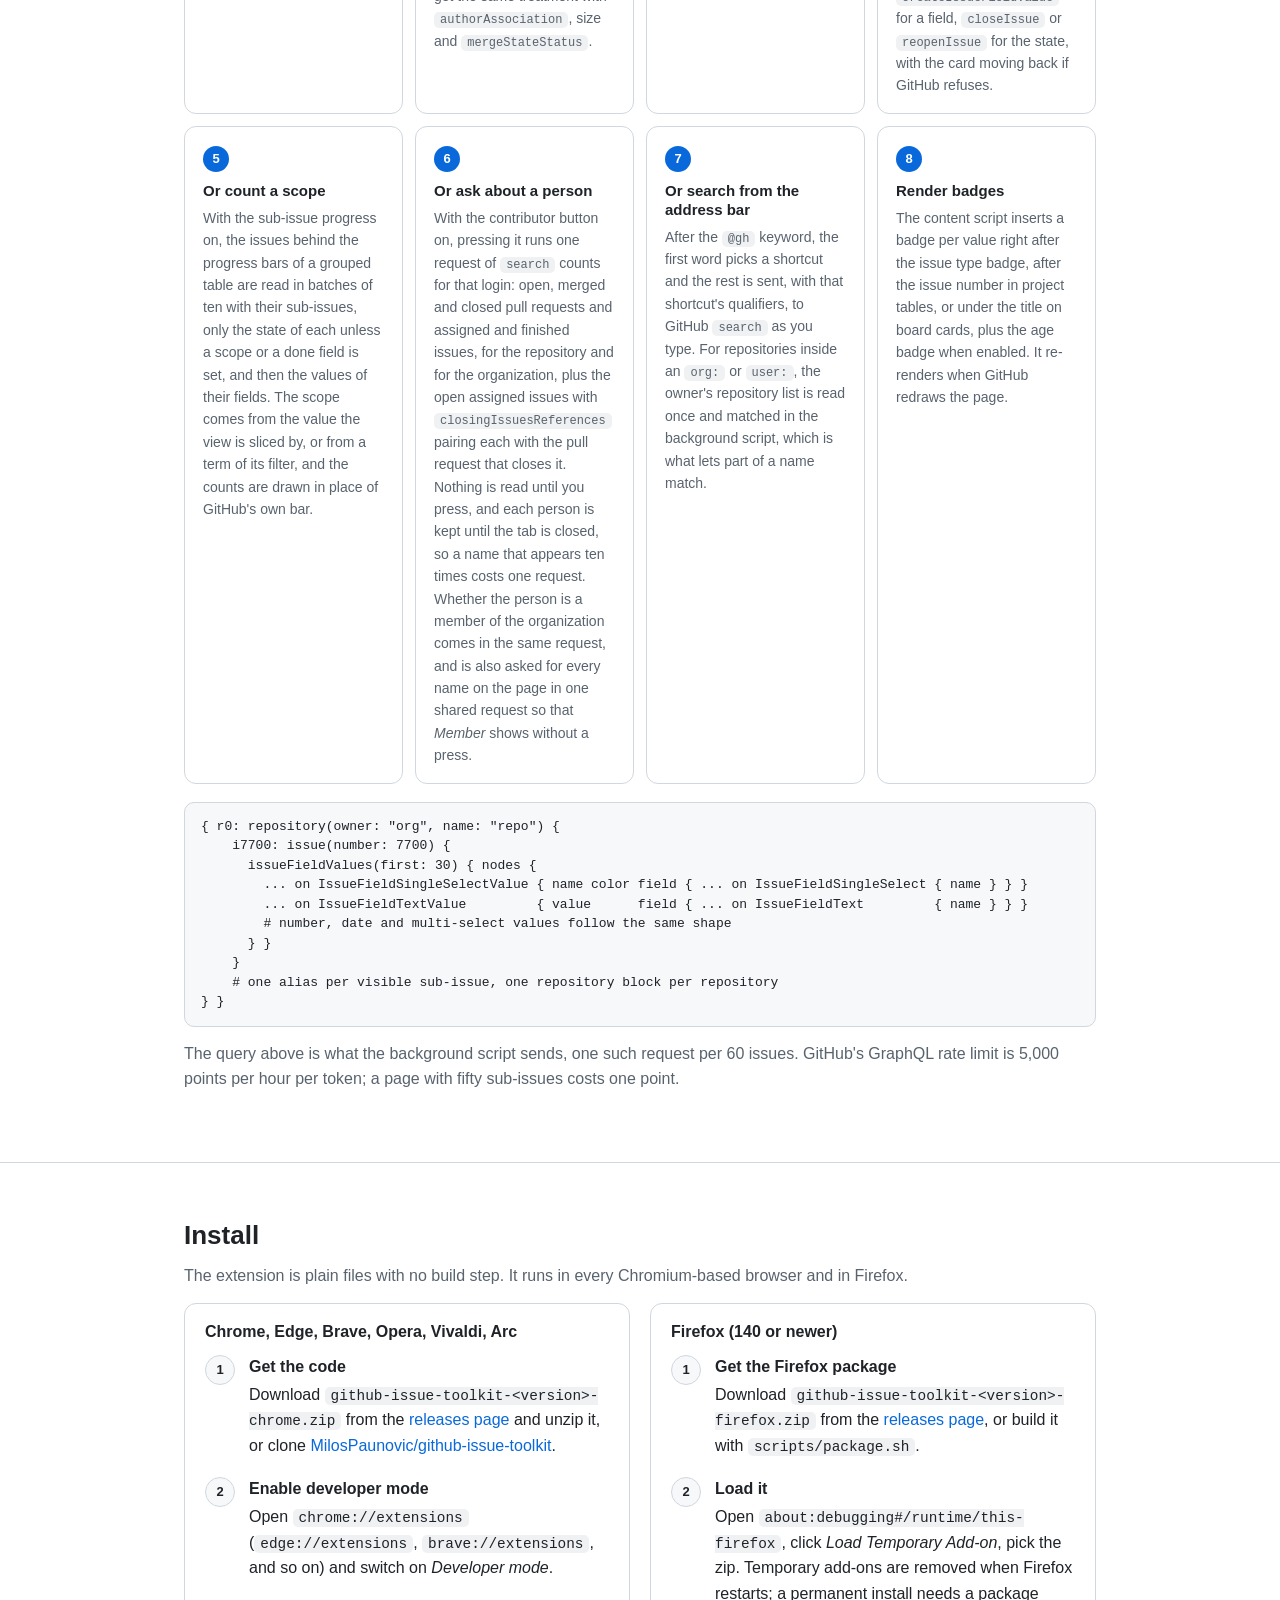
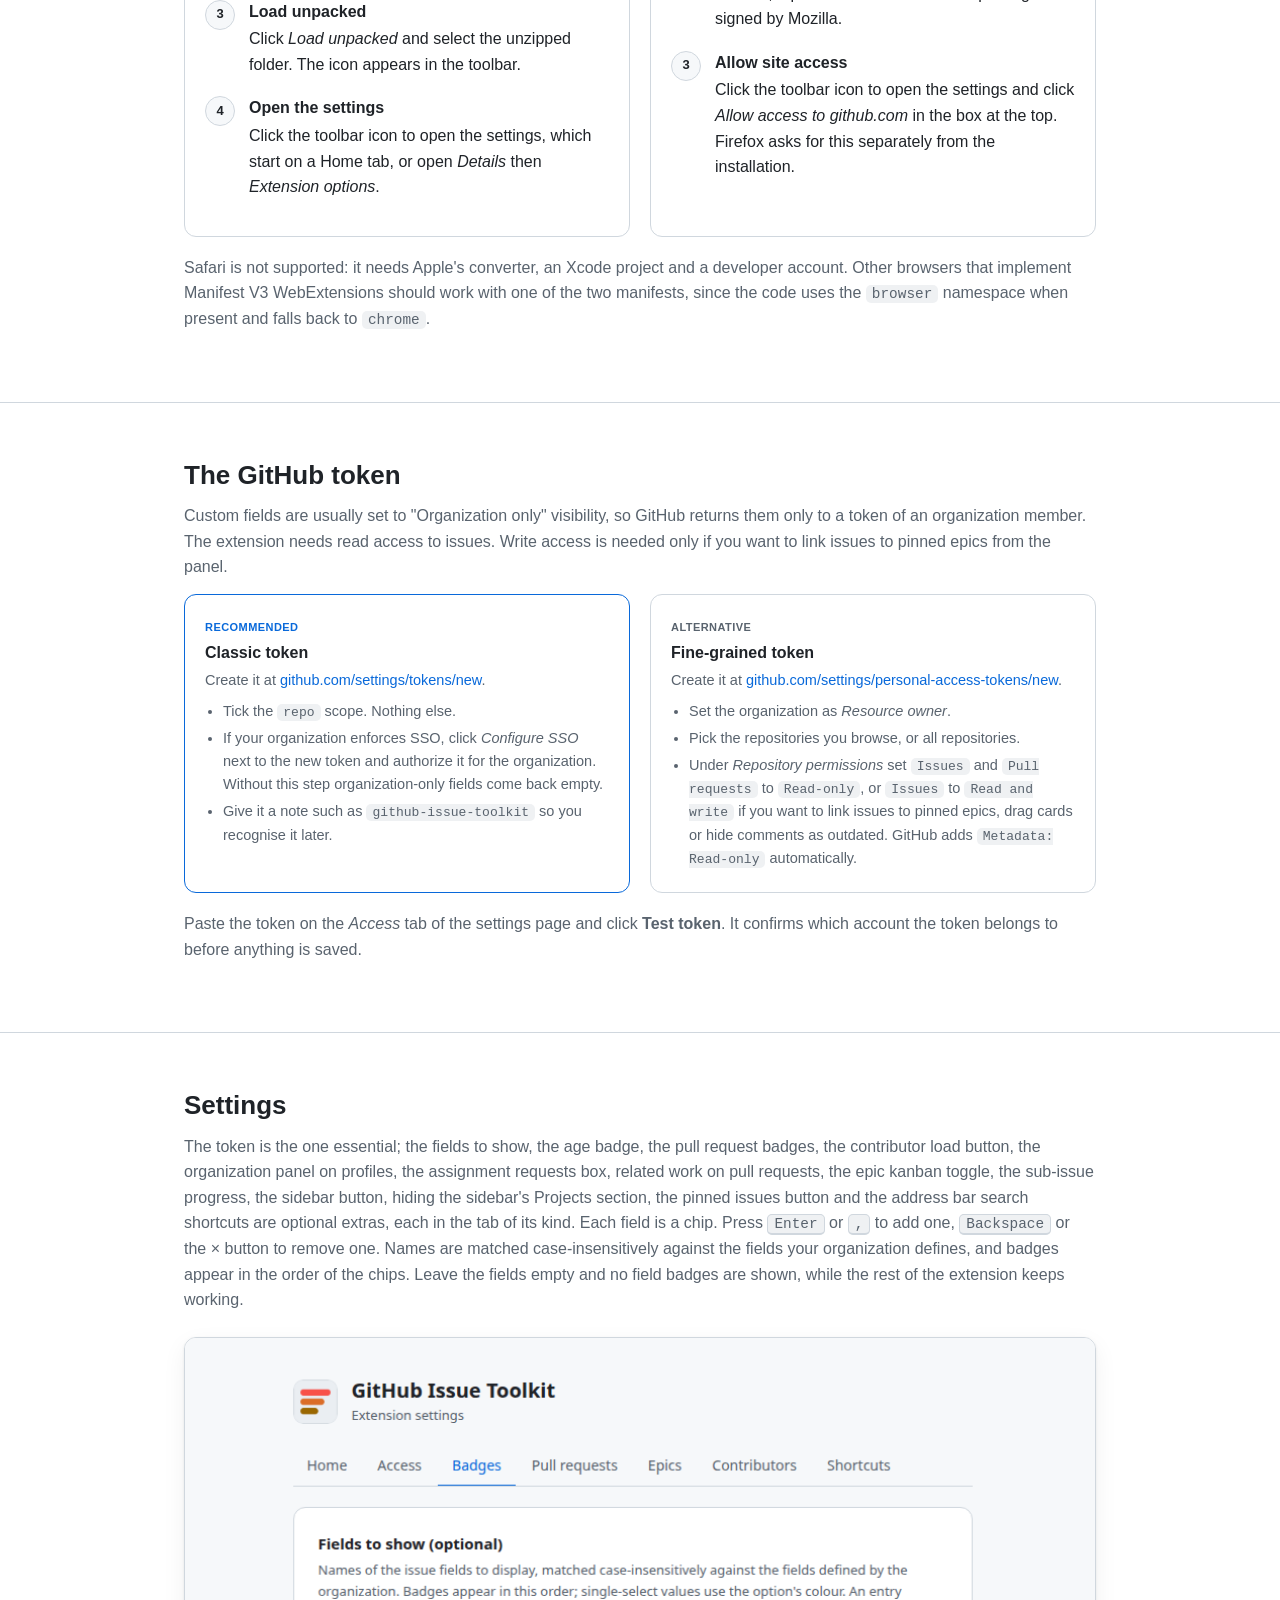
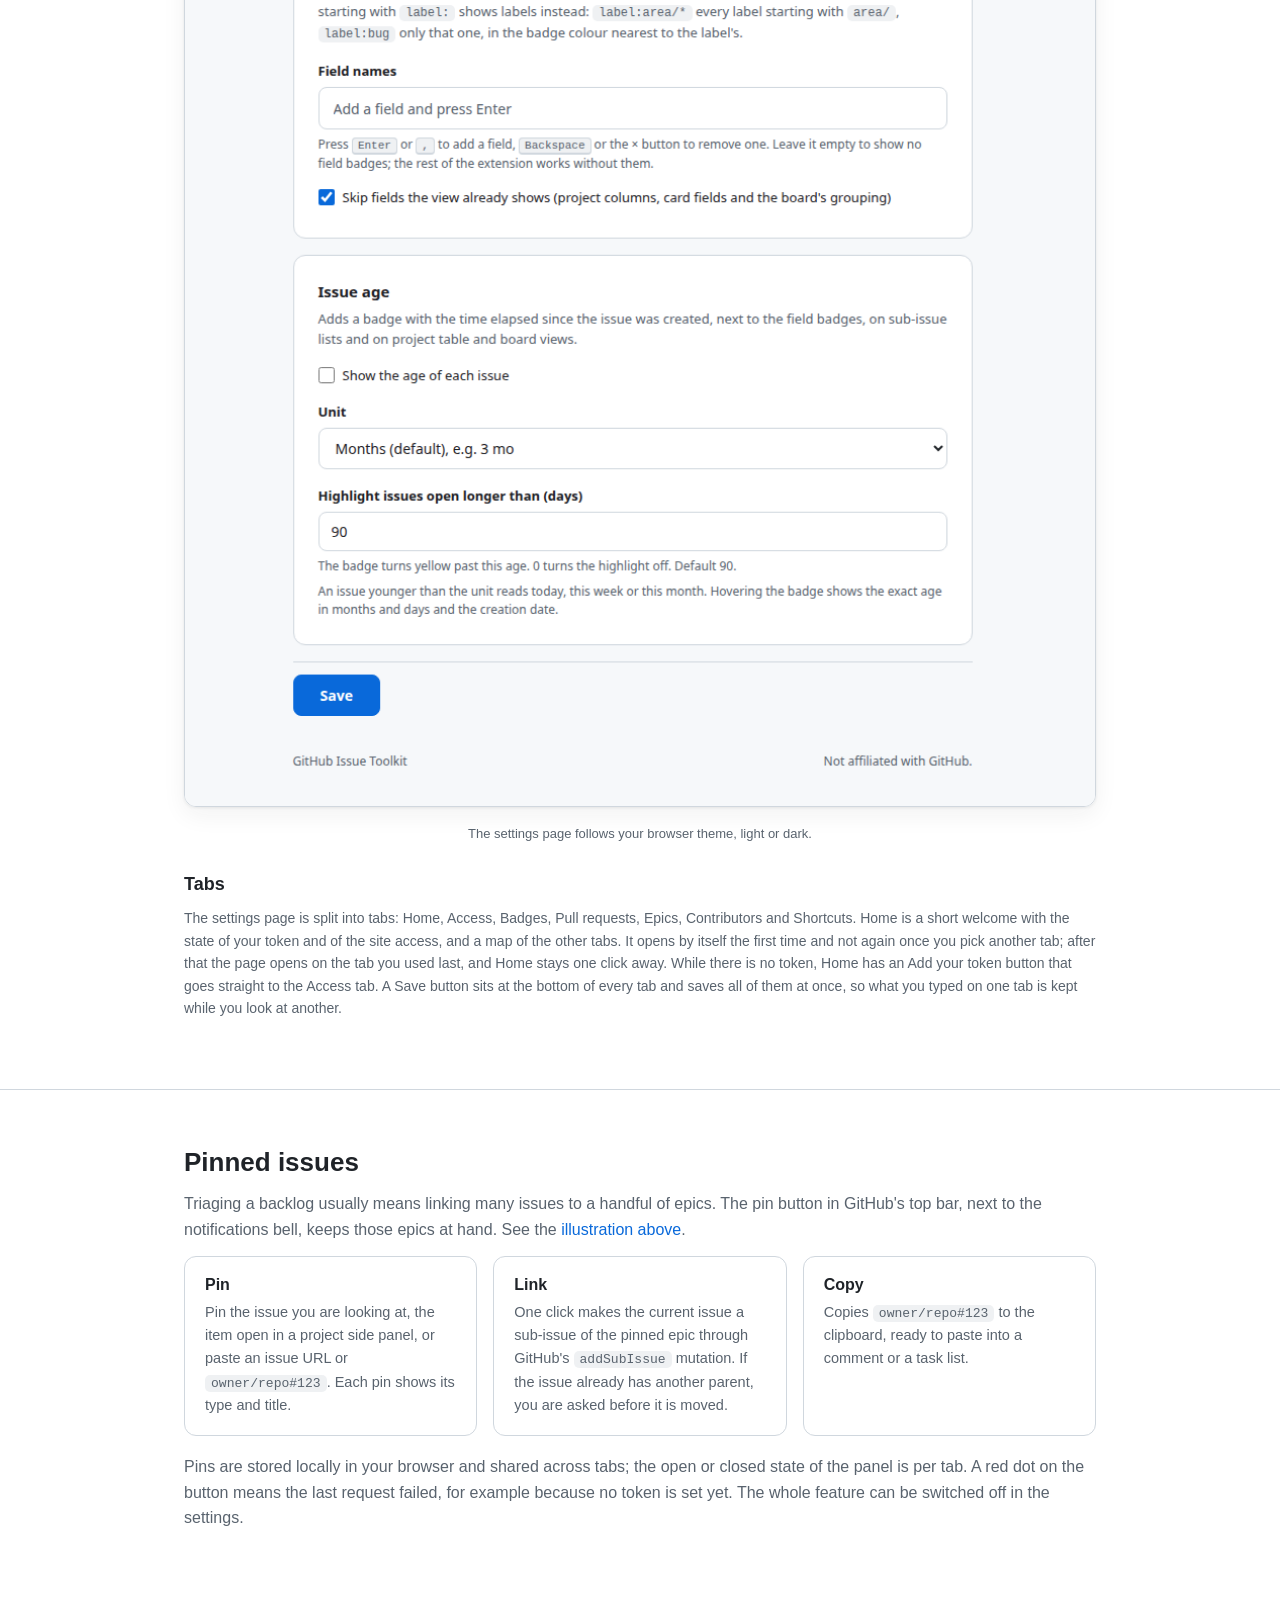
==== commit 2d57b76e: "chore: release names in timeline events without a contributor button Prepares the patch release that" ====
--- a/docs/index.html
+++ b/docs/index.html
@@ -427,7 +427,7 @@
       <img class="only-dark" src="icon-dark-48.png" alt="">
       <img class="only-light" src="icon-light-48.png" alt="">
       <a class="brand" href="#top">GitHub Issue Toolkit</a>
-      <a class="version" id="version" href="https://github.com/MilosPaunovic/github-issue-toolkit/releases/latest" title="Latest release">v2.12.3</a>
+      <a class="version" id="version" href="https://github.com/MilosPaunovic/github-issue-toolkit/releases/latest" title="Latest release">v2.12.4</a>
       <div class="links" id="site-menu">
         <a class="link" href="#what">What it does</a>
         <a class="link" href="#examples">Examples</a>
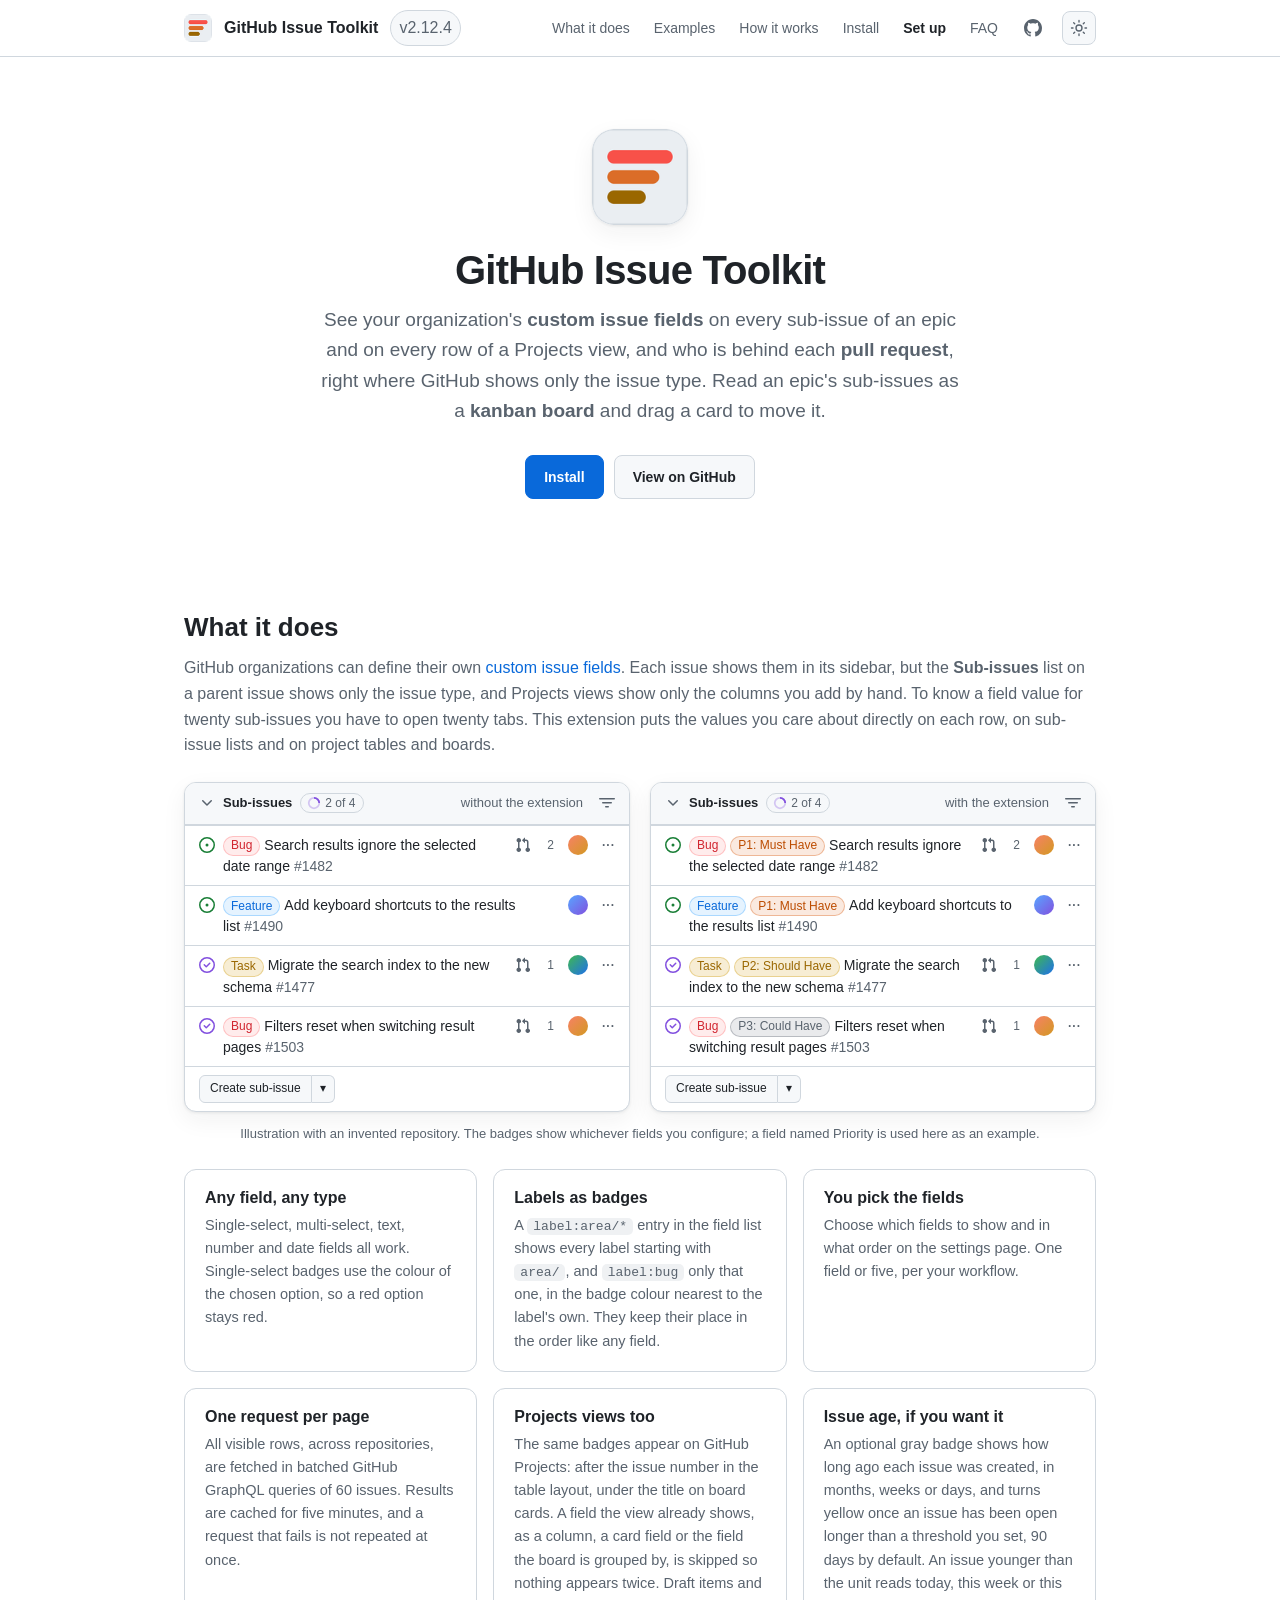
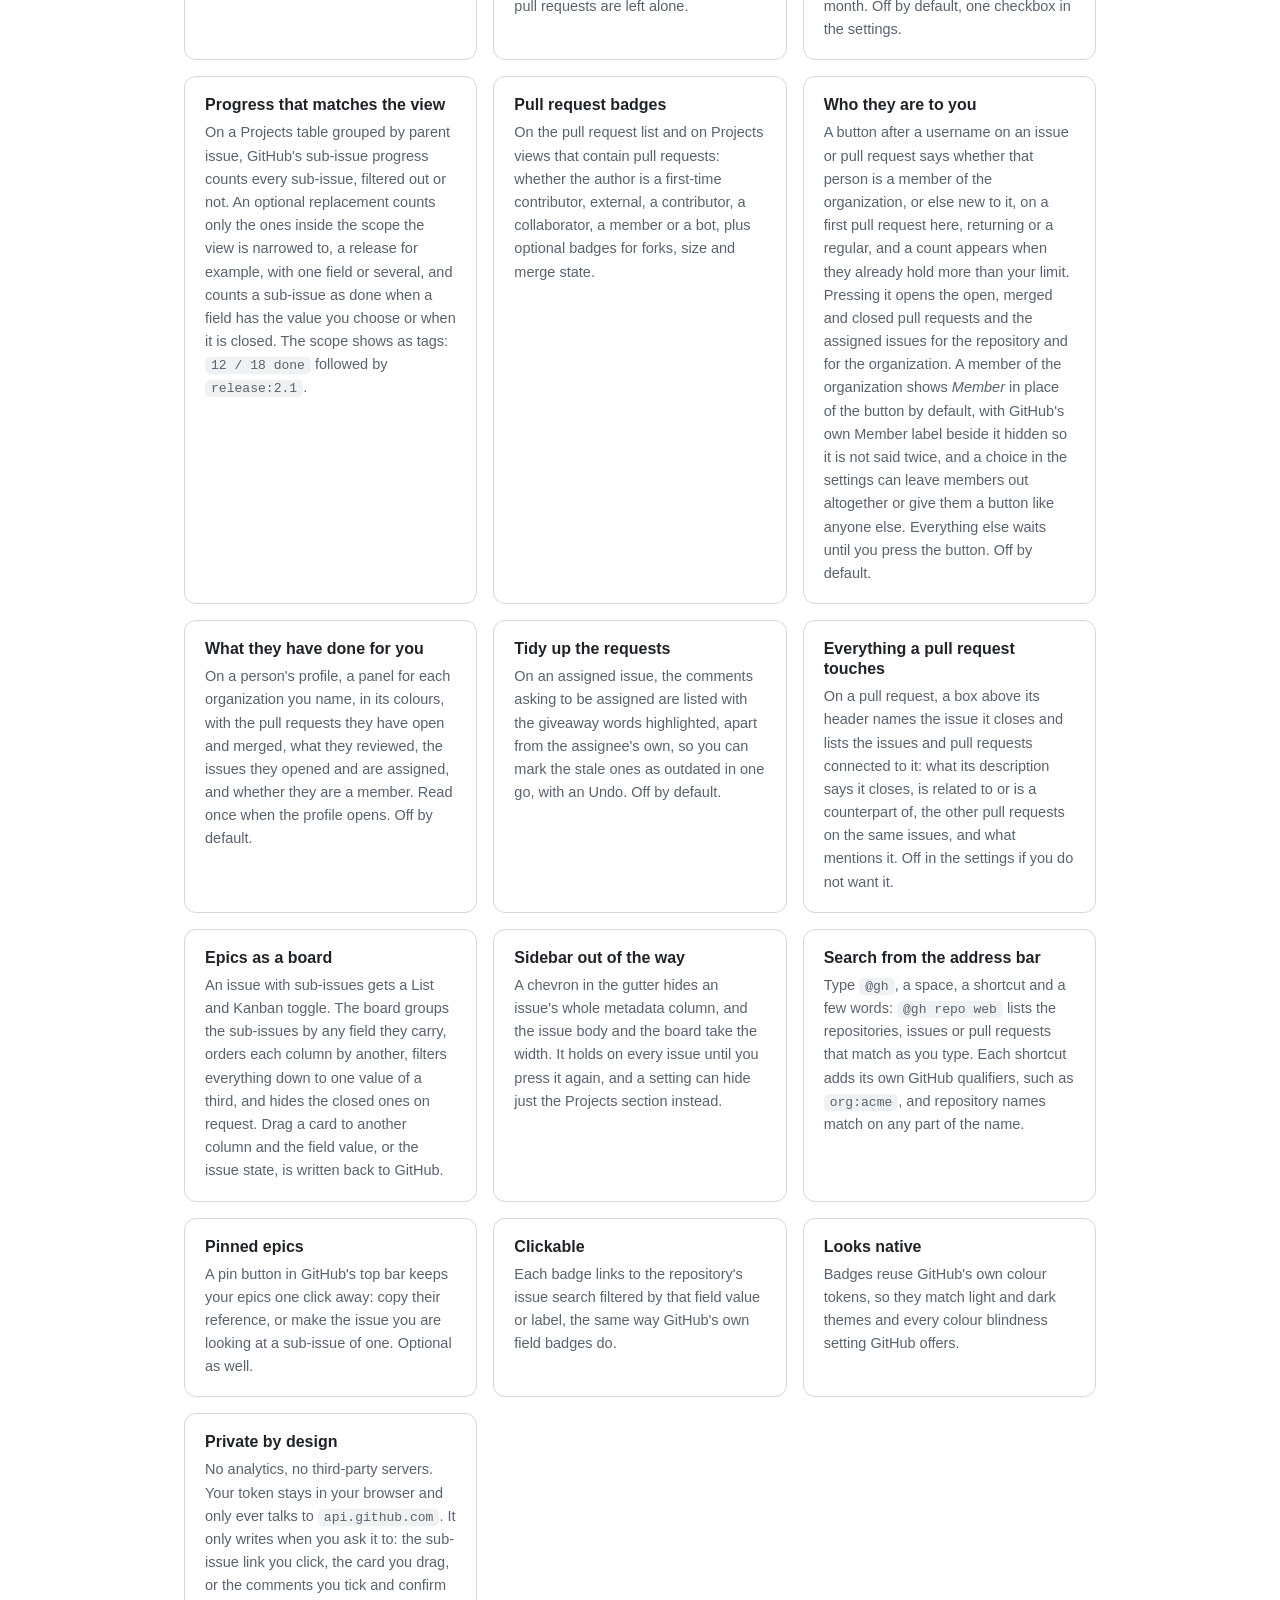
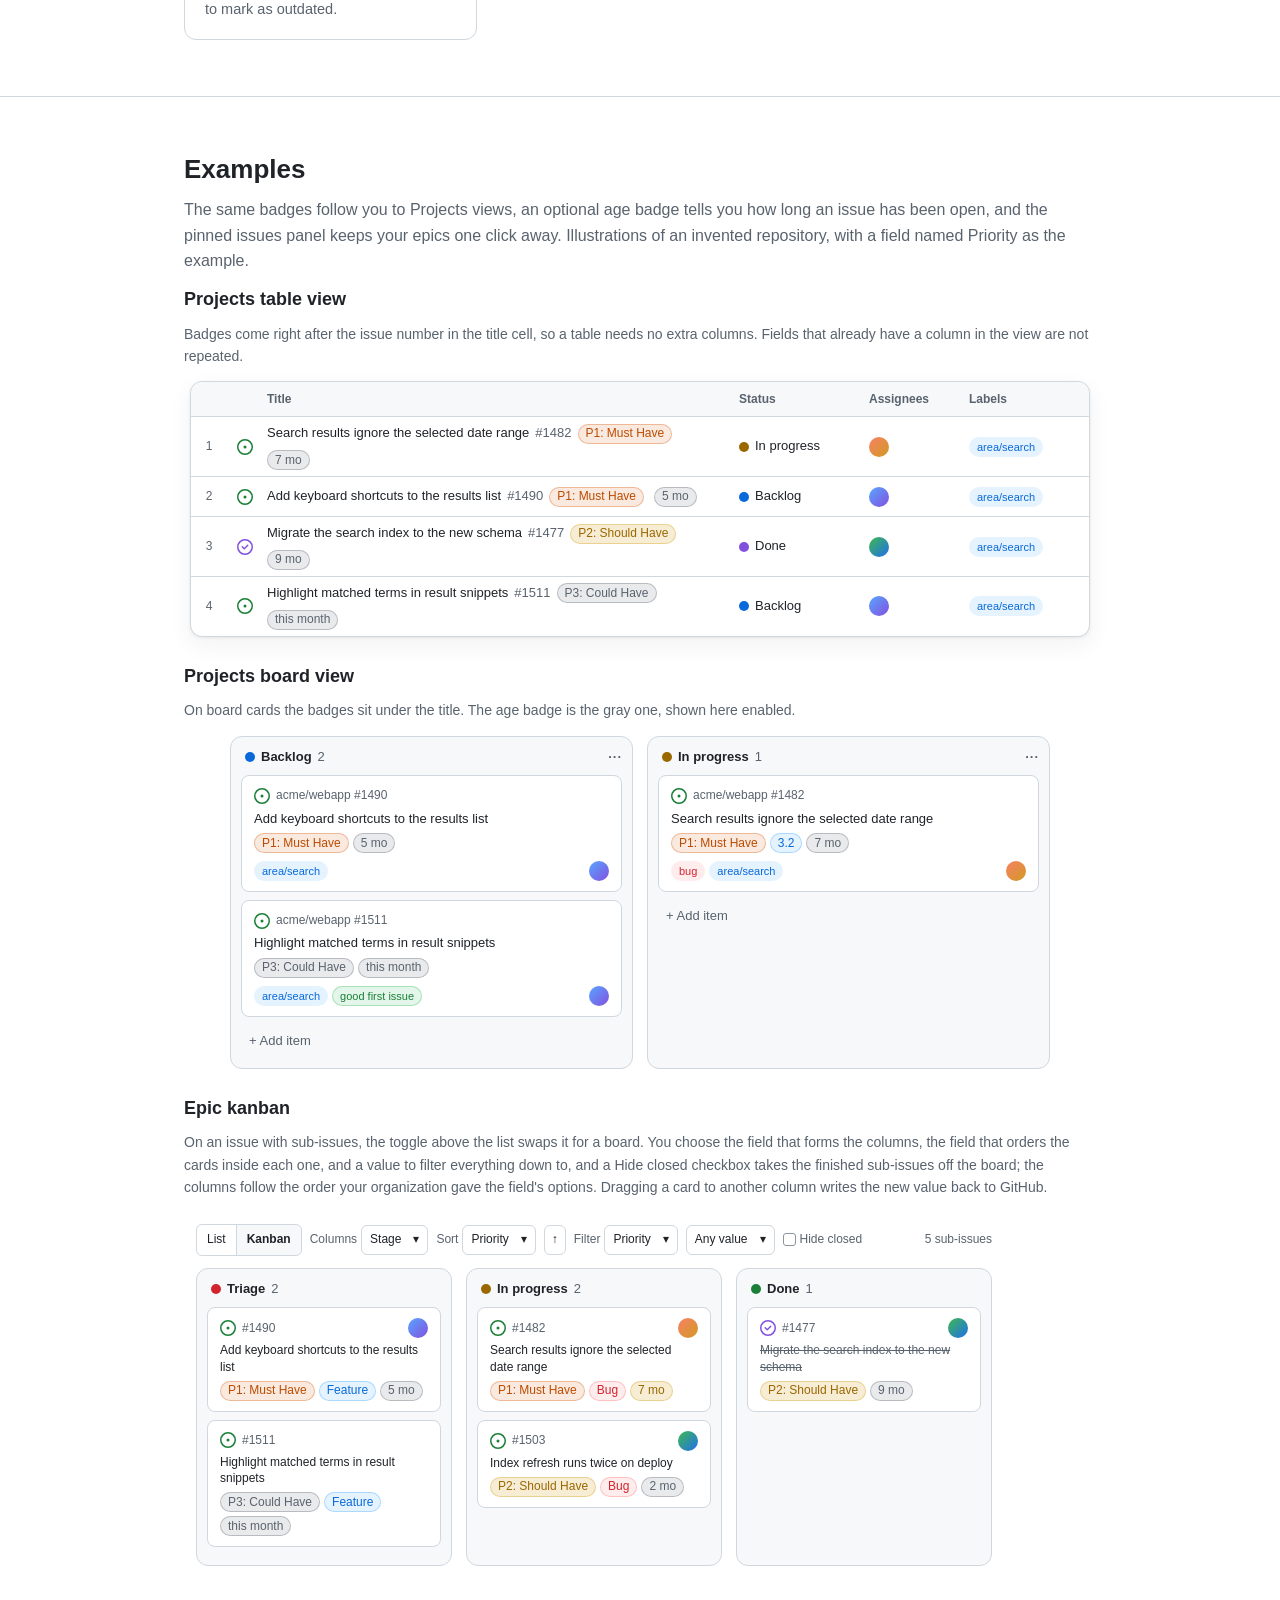
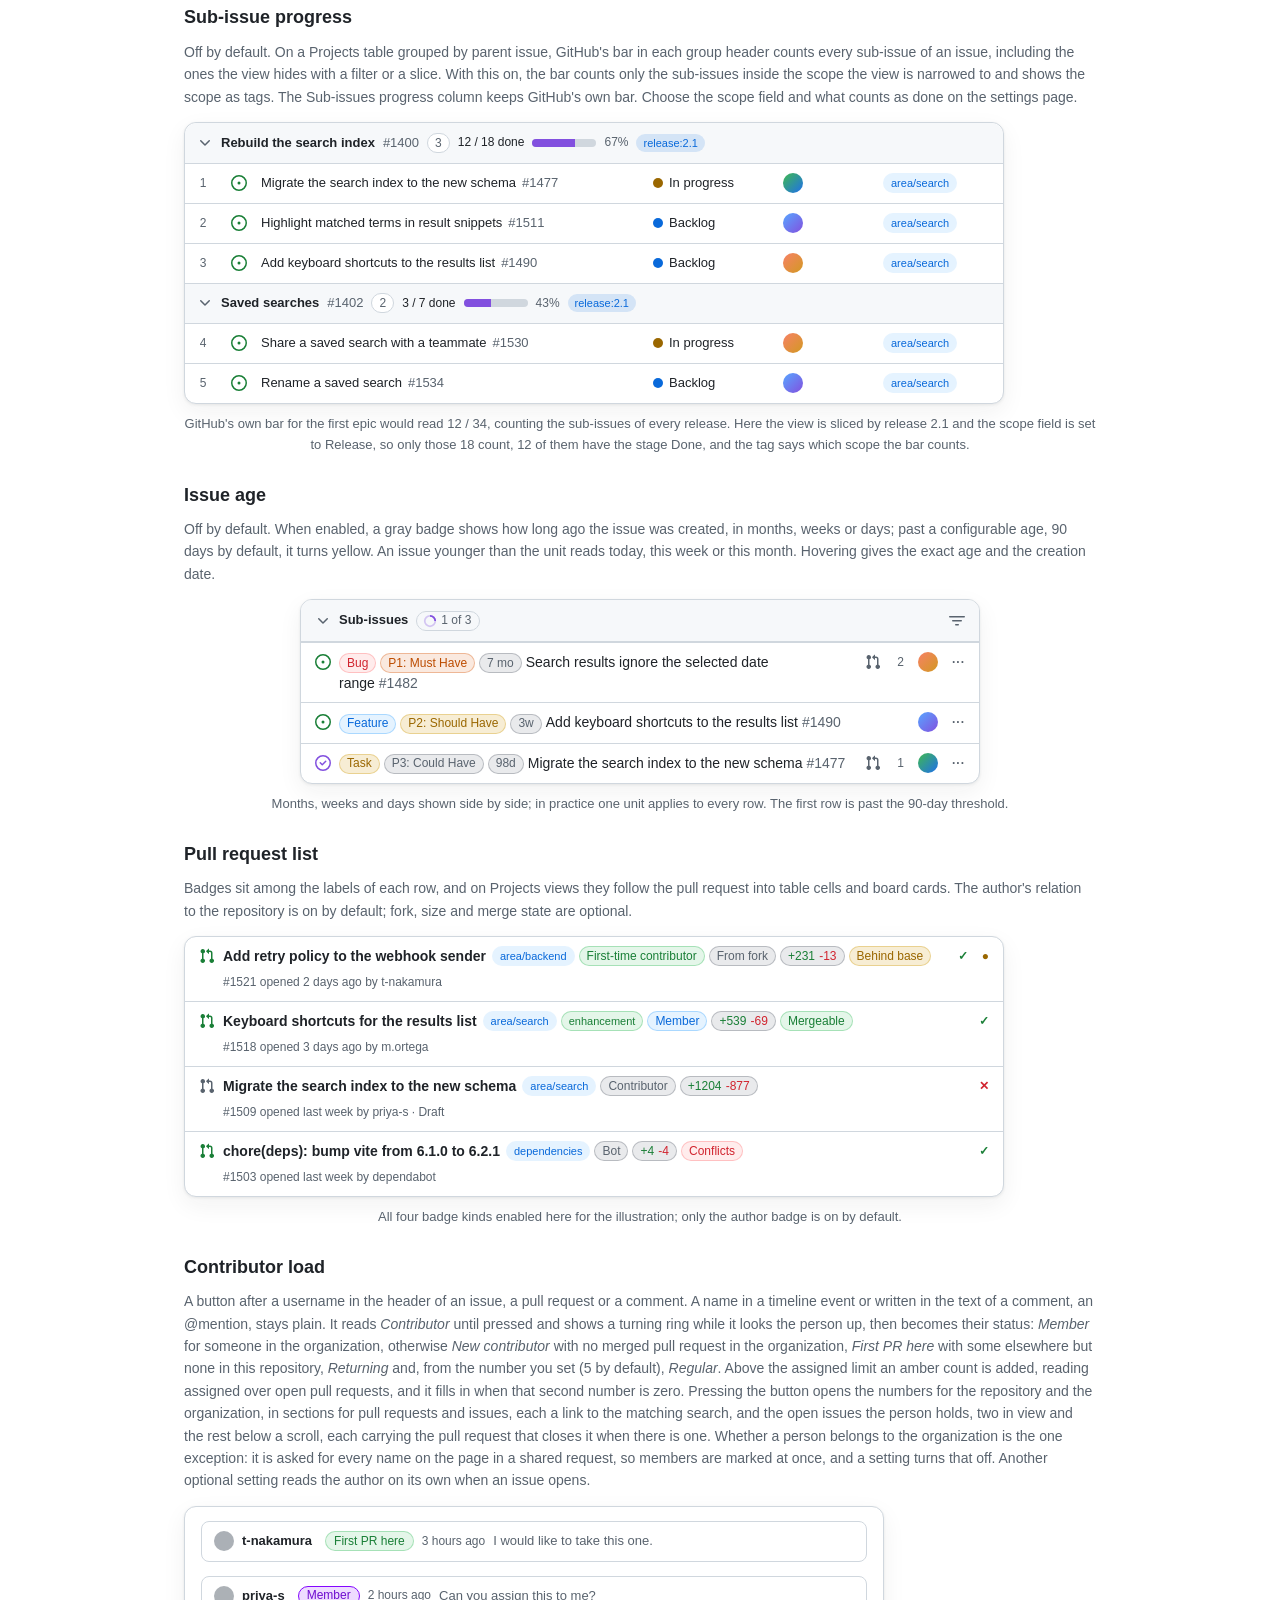
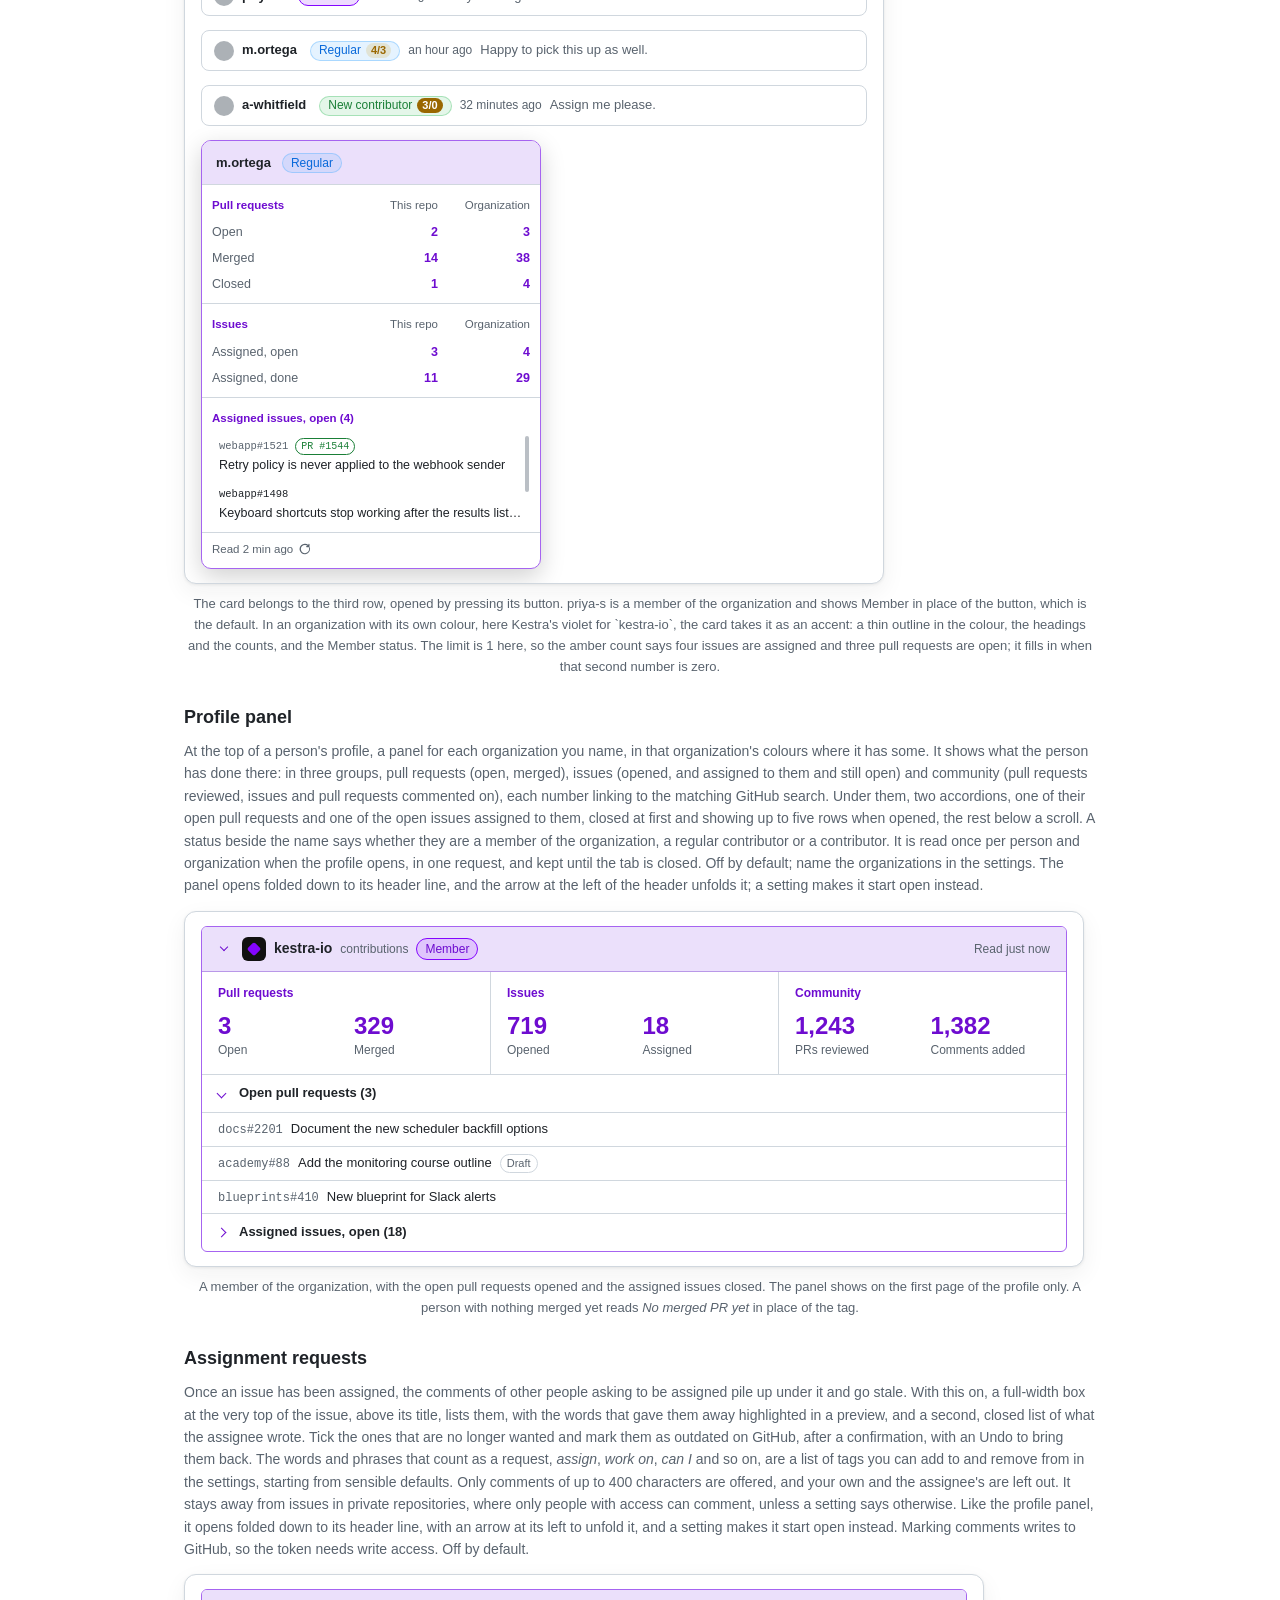
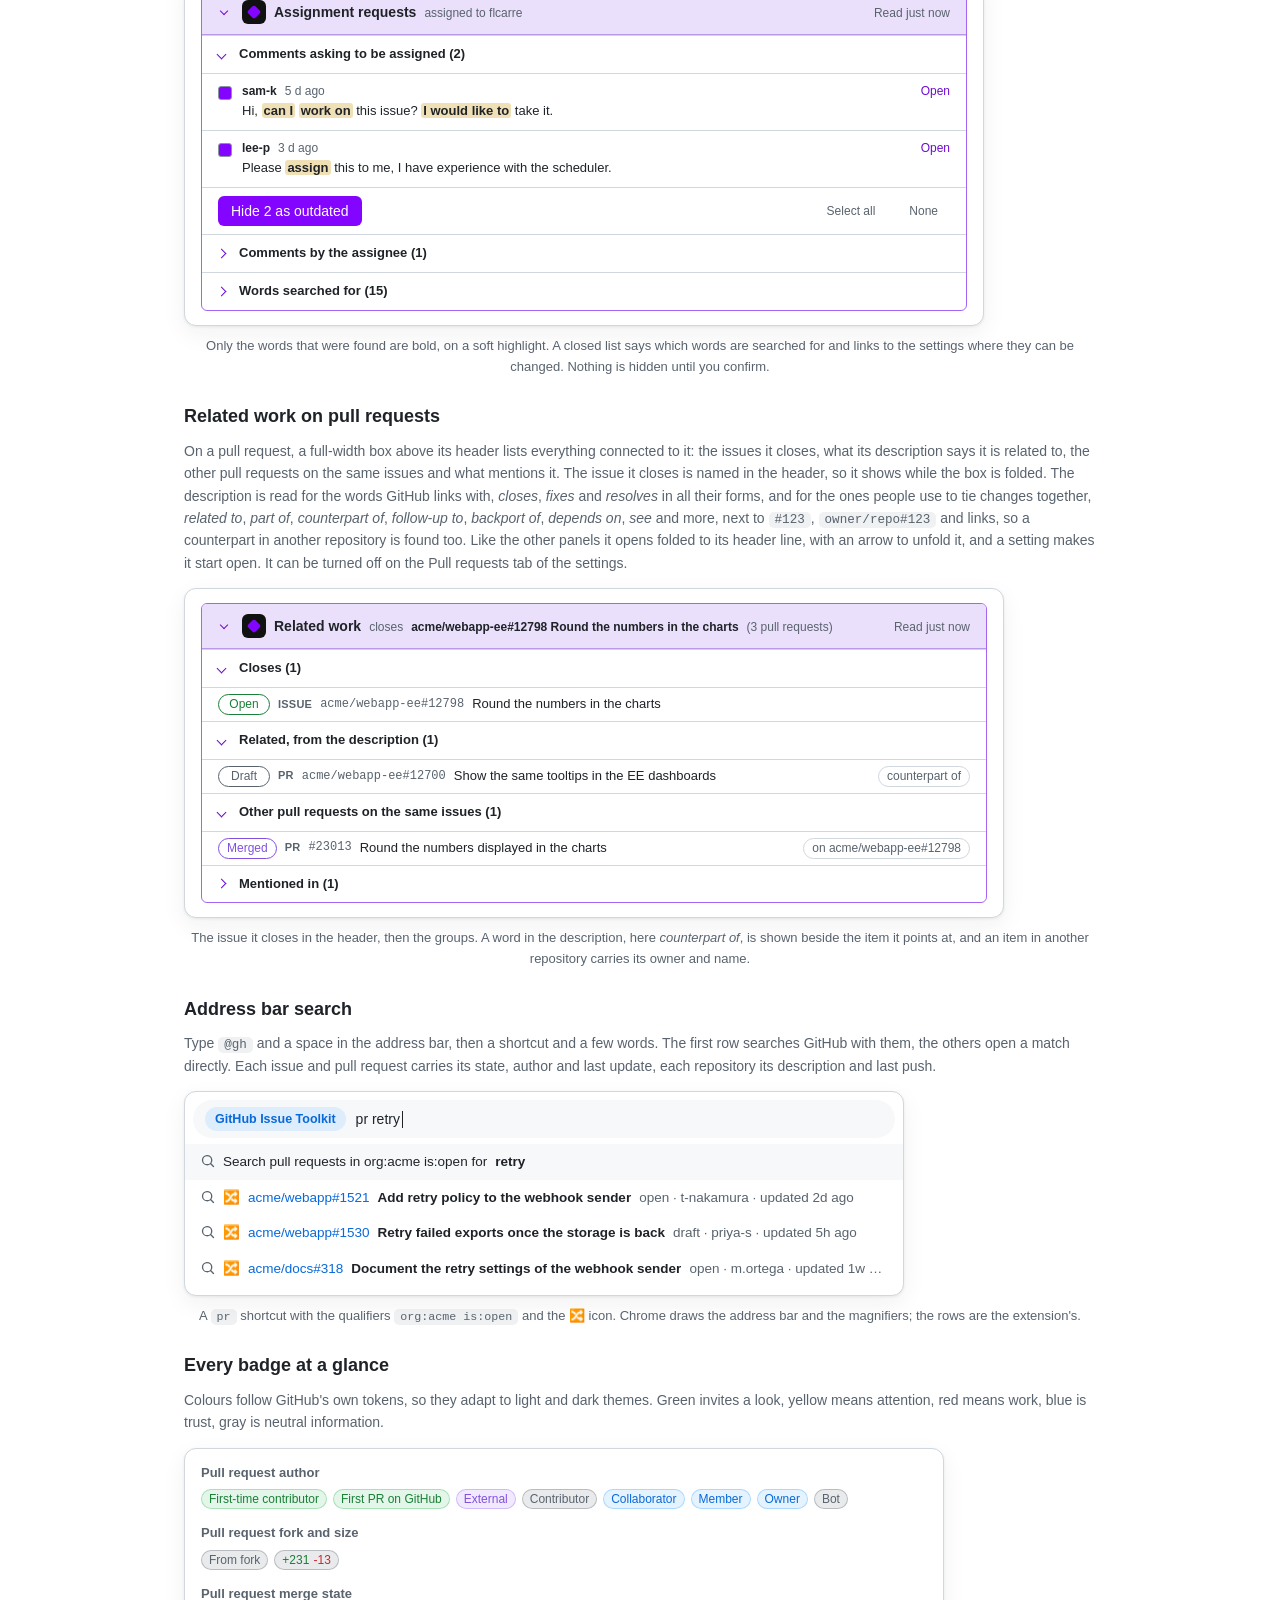
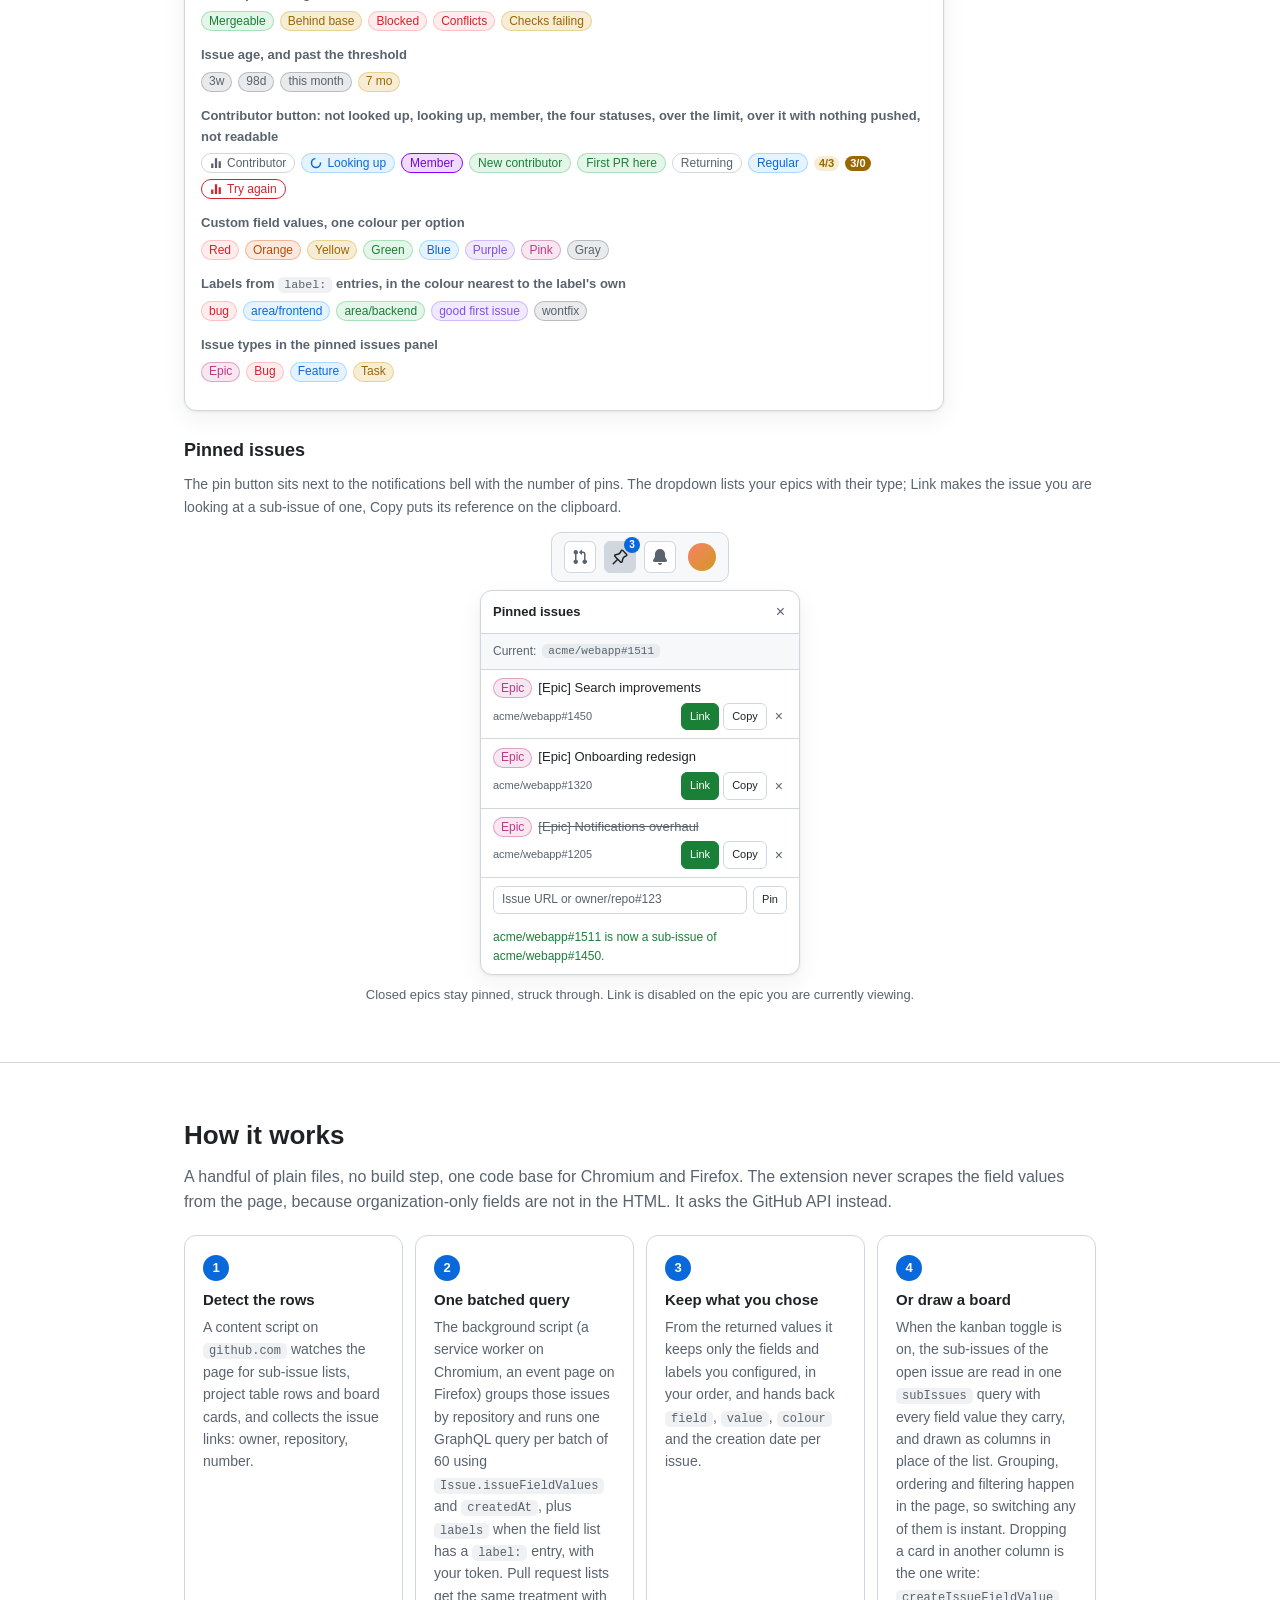
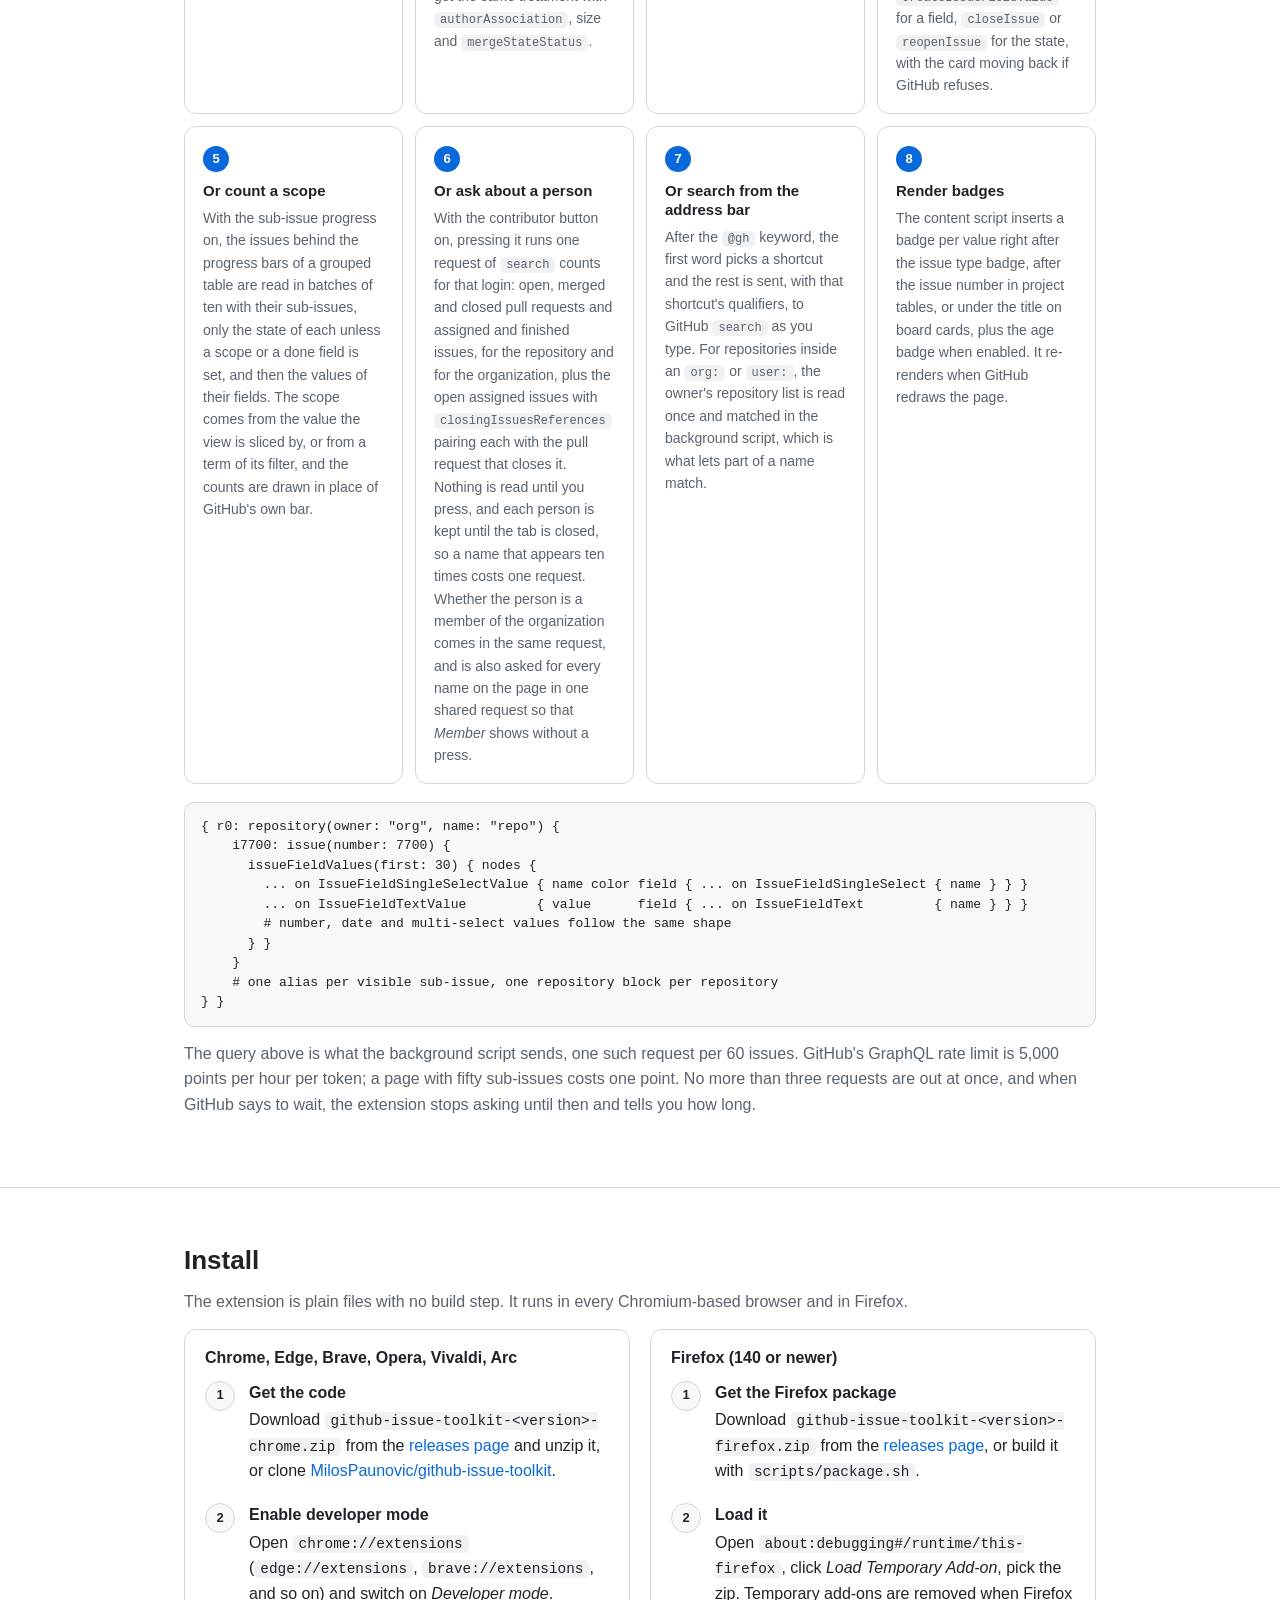
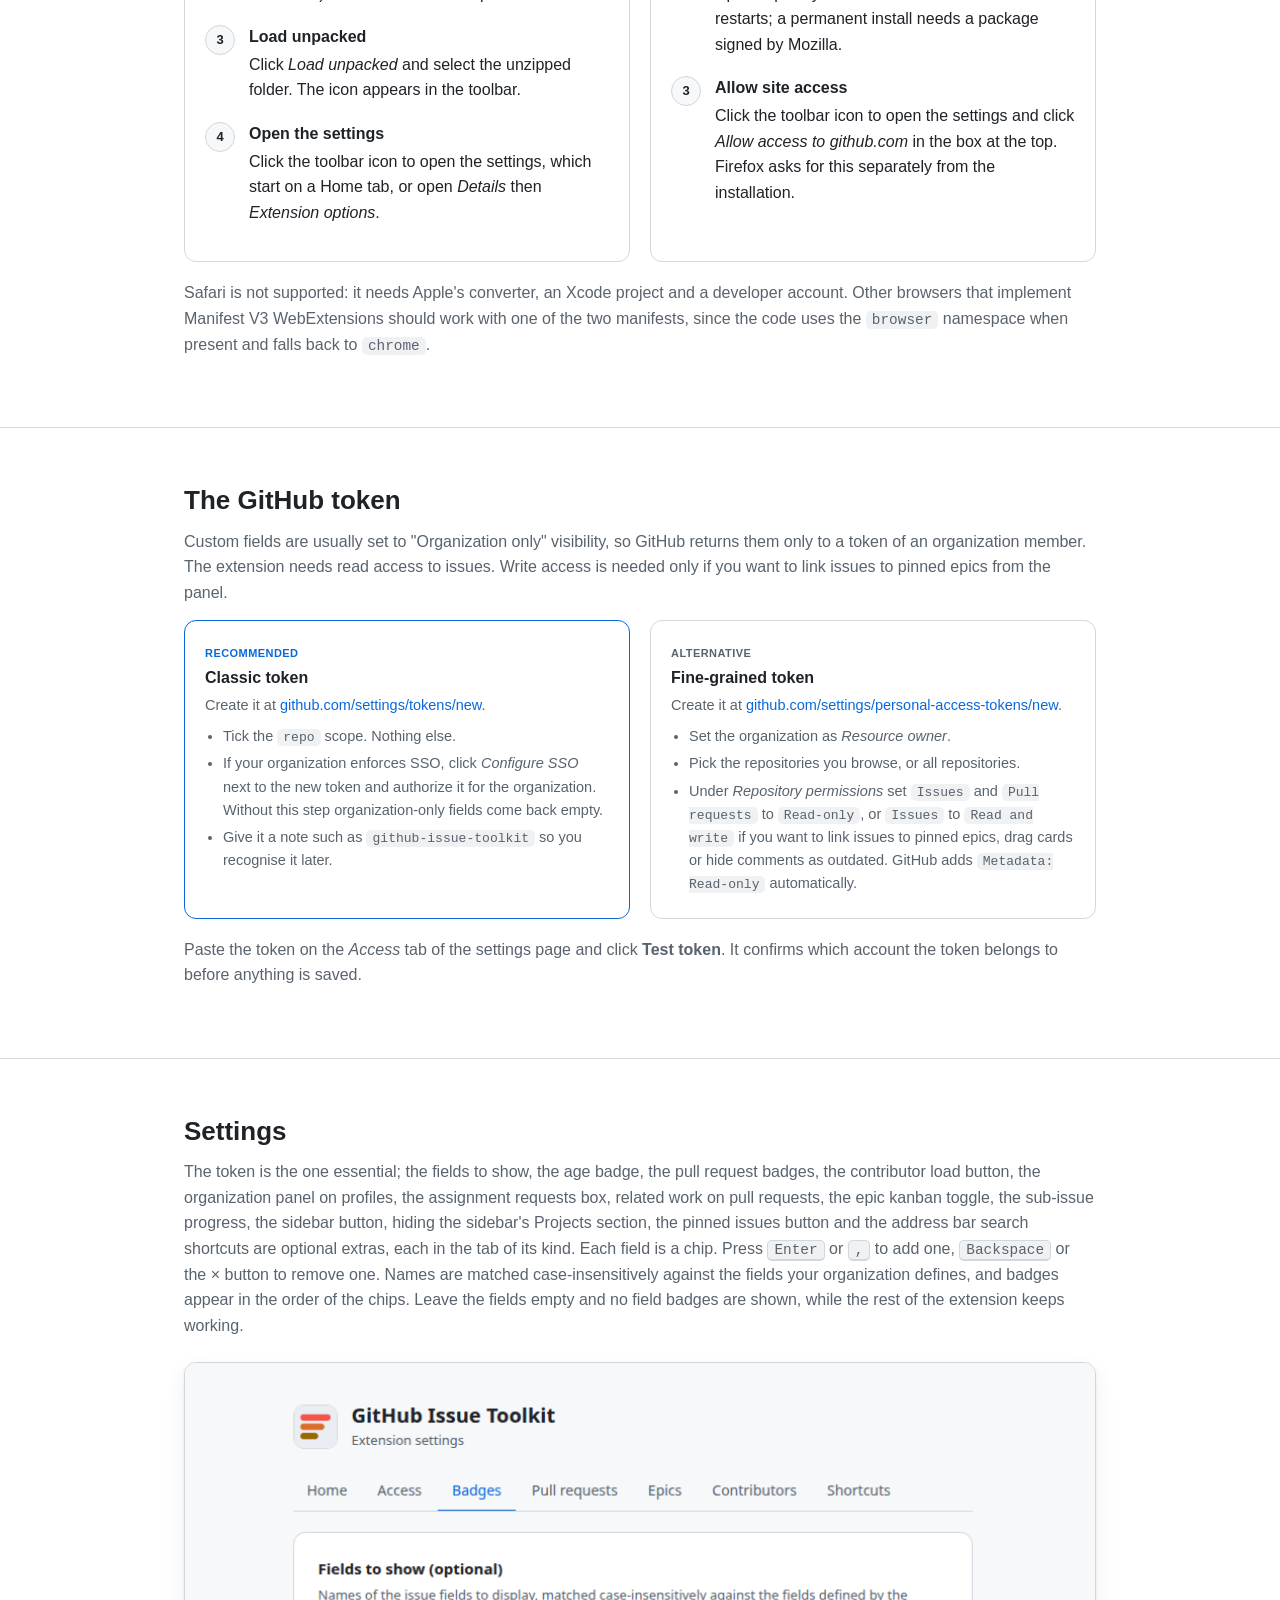
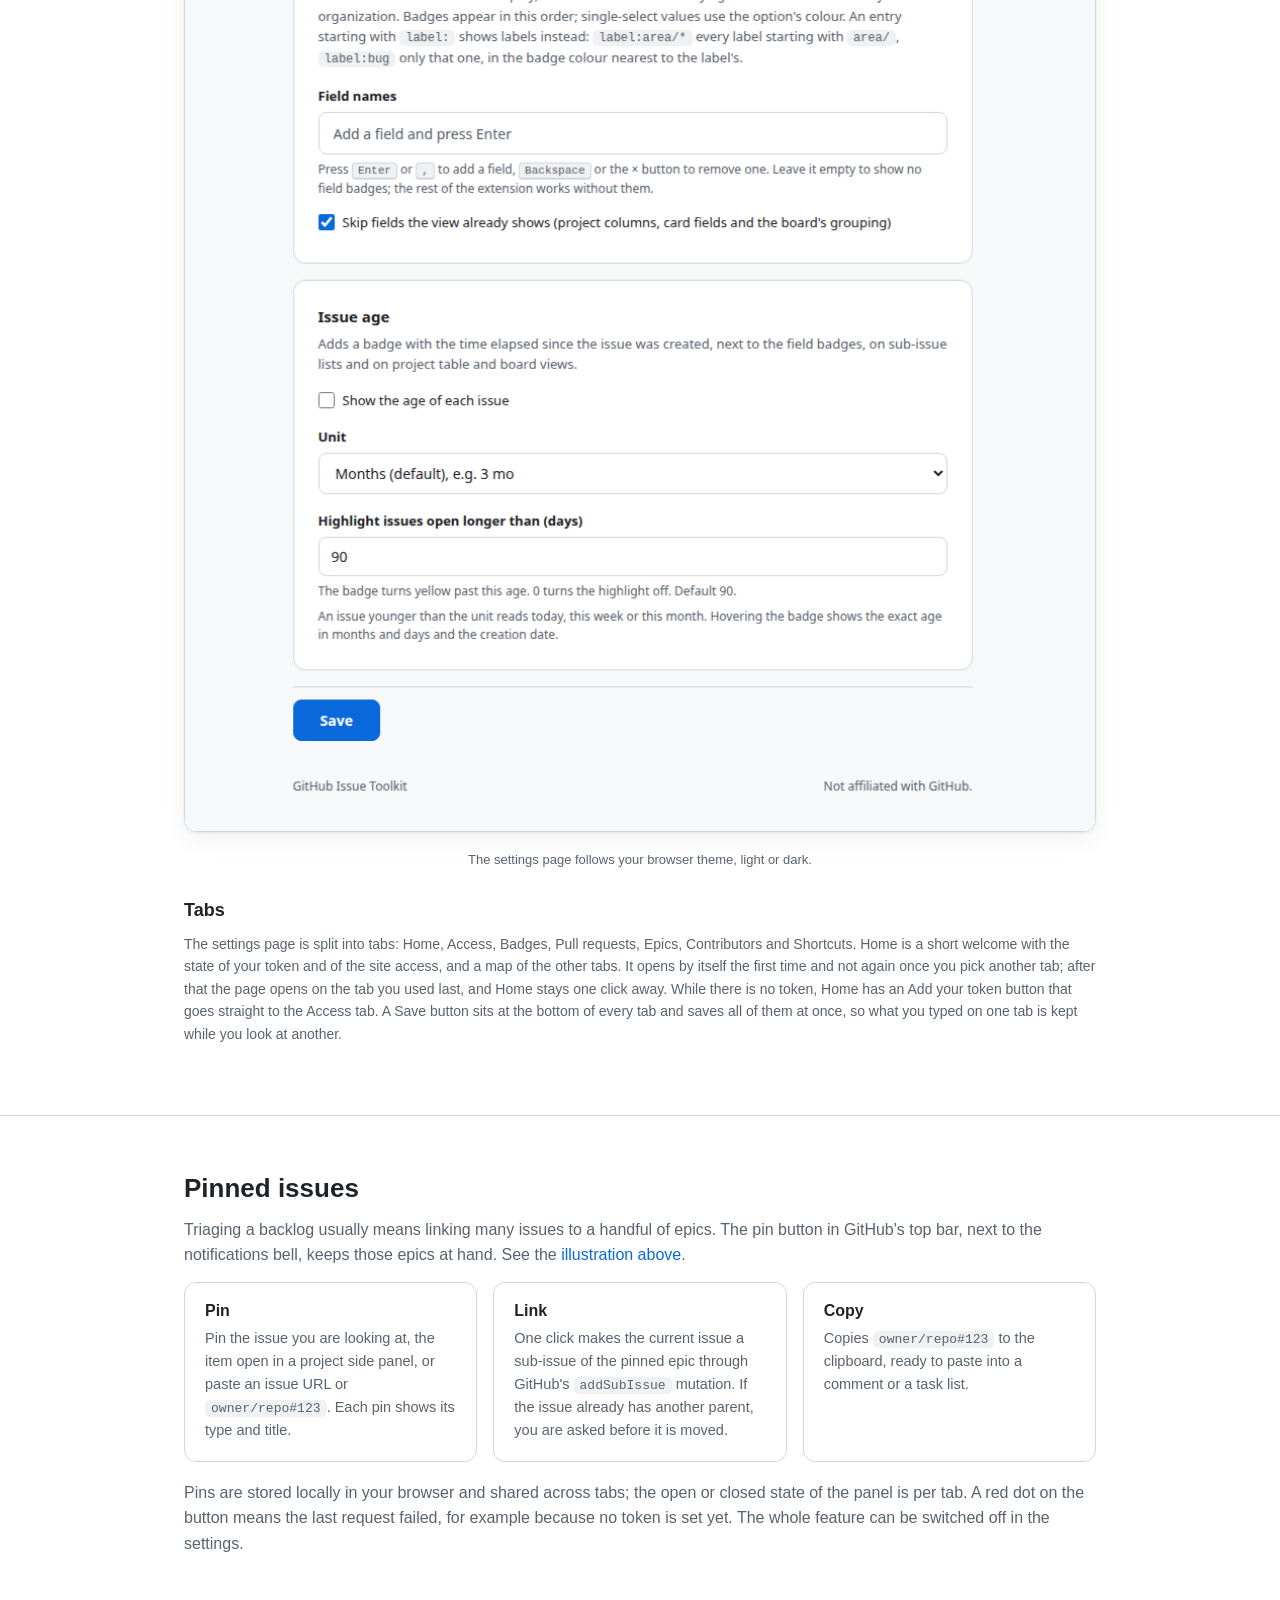
==== commit a6a7894b: "fix(requests): stop repeating failed reads, share answers between tabs and honour rate limits The ex" ====
--- a/docs/index.html
+++ b/docs/index.html
@@ -490,7 +490,7 @@
         <div class="card"><h3>Any field, any type</h3><p>Single-select, multi-select, text, number and date fields all work. Single-select badges use the colour of the chosen option, so a red option stays red.</p></div>
         <div class="card"><h3>Labels as badges</h3><p>A <code>label:area/*</code> entry in the field list shows every label starting with <code>area/</code>, and <code>label:bug</code> only that one, in the badge colour nearest to the label's own. They keep their place in the order like any field.</p></div>
         <div class="card"><h3>You pick the fields</h3><p>Choose which fields to show and in what order on the settings page. One field or five, per your workflow.</p></div>
-        <div class="card"><h3>One request per page</h3><p>All visible rows, across repositories, are fetched in batched GitHub GraphQL queries of 60 issues. Results are cached for five minutes.</p></div>
+        <div class="card"><h3>One request per page</h3><p>All visible rows, across repositories, are fetched in batched GitHub GraphQL queries of 60 issues. Results are cached for five minutes, and a request that fails is not repeated at once.</p></div>
         <div class="card"><h3>Projects views too</h3><p>The same badges appear on GitHub Projects: after the issue number in the table layout, under the title on board cards. A field the view already shows, as a column, a card field or the field the board is grouped by, is skipped so nothing appears twice. Draft items and pull requests are left alone.</p></div>
         <div class="card"><h3>Issue age, if you want it</h3><p>An optional gray badge shows how long ago each issue was created, in months, weeks or days, and turns yellow once an issue has been open longer than a threshold you set, 90 days by default. An issue younger than the unit reads today, this week or this month. Off by default, one checkbox in the settings.</p></div>
         <div class="card"><h3>Progress that matches the view</h3><p>On a Projects table grouped by parent issue, GitHub's sub-issue progress counts every sub-issue, filtered out or not. An optional replacement counts only the ones inside the scope the view is narrowed to, a release for example, with one field or several, and counts a sub-issue as done when a field has the value you choose or when it is closed. The scope shows as tags: <code>12 / 18 done</code> followed by <code>release:2.1</code>.</p></div>
@@ -743,7 +743,7 @@
     }
     # one alias per visible sub-issue, one repository block per repository
 } }</code></pre>
-      <p class="muted" style="margin-top:14px">The query above is what the background script sends, one such request per 60 issues. GitHub's GraphQL rate limit is 5,000 points per hour per token; a page with fifty sub-issues costs one point.</p>
+      <p class="muted" style="margin-top:14px">The query above is what the background script sends, one such request per 60 issues. GitHub's GraphQL rate limit is 5,000 points per hour per token; a page with fifty sub-issues costs one point. No more than three requests are out at once, and when GitHub says to wait, the extension stops asking until then and tells you how long.</p>
     </div>
   </section>
 
@@ -835,7 +835,7 @@
     <div class="wrap">
       <h2>Privacy</h2>
       <div class="grid">
-        <div class="card"><h3>What is stored</h3><p>Your token, your field list, your preferences and your pinned issues, in <code>chrome.storage.local</code>, on your device. Uninstalling removes all of it.</p></div>
+        <div class="card"><h3>What is stored</h3><p>Your token, your field list, your preferences and your pinned issues, in <code>chrome.storage.local</code>, on your device. What was read about a person, and who belongs to an organization, is also kept for a while in session storage, which is memory only and empty when the browser closes. Uninstalling removes all of it.</p></div>
         <div class="card"><h3>What is sent</h3><p>Repository owner, name and issue number of the issues on the page you are viewing, to <code>api.github.com</code>, with your token in the header. With the contributor button on, the logins of the people named on the page, to tell which belong to the organization, the login of a profile you open, with the organizations you named, when the organization panel is on, the login you press the button for, or the author if you let them be read on their own, with the repository and organization of the page. After the <code>@gh</code> keyword in the address bar, the words you type and the shortcut's qualifiers. On a pull request with related work on, its owner, repository and number, and the references its description names. The only writes are the sub-issue link you click, the card you drag on the board, and the comments you tick and confirm to mark as outdated. Nothing else, to no one else.</p></div>
         <div class="card"><h3>What is not</h3><p>No analytics, telemetry, crash reports, cookies or third-party services. The full policy is in <a href="https://github.com/MilosPaunovic/github-issue-toolkit/blob/main/PRIVACY.md">PRIVACY.md</a>.</p></div>
       </div>
@@ -851,7 +851,7 @@
       <details><summary>Can I move a card on the kanban board?</summary><p>Yes, when the columns come from a single-select field or from the issue state: dragging a card writes the new field value, or closes and reopens the issue, through the GitHub API; an issue closed as not planned is closed that way again. Dropping it in the "No <em>field</em>" column clears the value. Columns made of types or assignees are not drop targets, and cards there cannot be dragged. Dragging needs a token with write access; it can be switched off in the settings, and nothing is ever written unless you drag.</p></details>
       <details><summary>Can I see only one sprint, or only the P1 issues?</summary><p>Yes. The Filter control keeps one value of any dimension, the same ones the columns can be made of, and the count in the toolbar says how many of the epic's sub-issues are left. Filtering happens in the page, so the columns stay as they are and switching back costs nothing.</p></details>
       <details><summary>Can I hide the done sub-issues?</summary><p>Yes. The Hide closed checkbox in the toolbar takes every closed sub-issue off the board, whatever the columns are made of, and the count in the toolbar says how many are left. The choice is remembered like the others. With the columns made of the issue state, the empty Closed column stays, so a card can still be dragged there to close it.</p></details>
-      <details><summary>Why does a username get a button instead of a number straight away?</summary><p>Because each one is a query about one person. Reading every name on a long thread up front would spend requests on people you never meant to look at, so the contributor button waits for you to press it. An optional setting reads the author on its own when an issue opens. Each person is read once and kept until the tab is closed, and the refresh button in the card reads one again. Your own name never gets a button, and a red outline on it means the read failed, usually because no token is set; pressing it retries.</p></details>
+      <details><summary>Why does a username get a button instead of a number straight away?</summary><p>Because each one is a query about one person. Reading every name on a long thread up front would spend requests on people you never meant to look at, so the contributor button waits for you to press it. An optional setting reads the author on its own when an issue opens. Each person is read once and kept until the tab is closed, and another tab or a reload reuses the answer for ten minutes; the refresh button in the card reads one again. Your own name never gets a button, and a red outline on it means the read failed, usually because no token is set; pressing it retries.</p></details>
       <details><summary>Why does a member of my organization have <em>Member</em> instead of a contributor button?</summary><p>Because the button is meant for the people you do not already know, so a member gets a plain <em>Member</em> mark that cannot be pressed, shown as soon as the answer is in, never a button first. Which names on the page belong to the organization is asked once, in a shared request. The <em>Members of the organization</em> choice on the Contributors tab lets you leave members out altogether, with no mark either, or give them a button like anyone else.</p></details>
       <details><summary>What do the contributor numbers include?</summary><p>For the repository of the page and for its whole organization: pull requests the person authored that were merged, are open or were closed without merging, and the issues assigned to them that are open or were closed as completed, as GitHub search returns them for your token. A repository your token cannot read is left out, so a fine-grained token limited to a few repositories counts only those. The pull request shown next to an open issue comes from GitHub's own link between them, not from closing keywords.</p></details>
       <details><summary>Why <code>@gh</code> and not a keyword of my own, such as <code>@acme</code>?</summary><p>A browser gives an extension one address bar keyword, fixed when it is installed, and keeps the <code>@</code> list for its own shortcuts. So the keyword is <code>@gh</code> and your shortcuts come right after it: <code>@gh acme flow</code> with a shortcut named <code>acme</code>. Text that starts with no shortcut name goes to the default one.</p></details>
@@ -865,6 +865,7 @@
       <details><summary>Does linking need extra permissions?</summary><p>Yes. Making an issue a sub-issue of a pinned epic writes to GitHub, so the token needs write access to the issue's repository: the <code>repo</code> scope on a classic token, or <code>Issues: Read and write</code> on a fine-grained one. Badges alone work with read-only access.</p></details>
       <details><summary>Sub-issues live in several repositories. Does that work?</summary><p>Yes. Rows are grouped by repository and fetched in one query. Each badge links to the search in its own repository.</p></details>
       <details><summary>A field shows no badge on some rows.</summary><p>Those issues simply have no value for that field. Check the field name on the settings page matches the organization's field name; matching is case-insensitive but the full name must match.</p></details>
+      <details><summary>I see "GitHub rate limit reached".</summary><p>GitHub stopped answering this token for a while, either because the hourly allowance is used up or because requests came too fast. The message says how long to wait. Until then the extension sends nothing with that token, which is what lets the limit lift sooner, and then it asks again by itself on the next page change. A different token is not held back.</p></details>
       <details><summary>Badges did not update after I changed a field on GitHub.</summary><p>Values are cached for five minutes per issue. Reload the page after that, or change any setting to clear the cache immediately.</p></details>
       <details><summary>Which browsers are supported?</summary><p>Every Chromium-based browser with Manifest V3 support: Chrome, Edge, Brave, Opera, Vivaldi, Arc. Firefox 140 or newer, using its own manifest that ships in the repository. Safari is not supported.</p></details>
       <details><summary>Firefox shows no badges after installing.</summary><p>Firefox treats site access as an optional permission. Open the settings page and click <em>Allow access to github.com</em>, or use the extensions (puzzle) button in the toolbar and allow the extension on github.com. Badges appear on the next page load.</p></details>
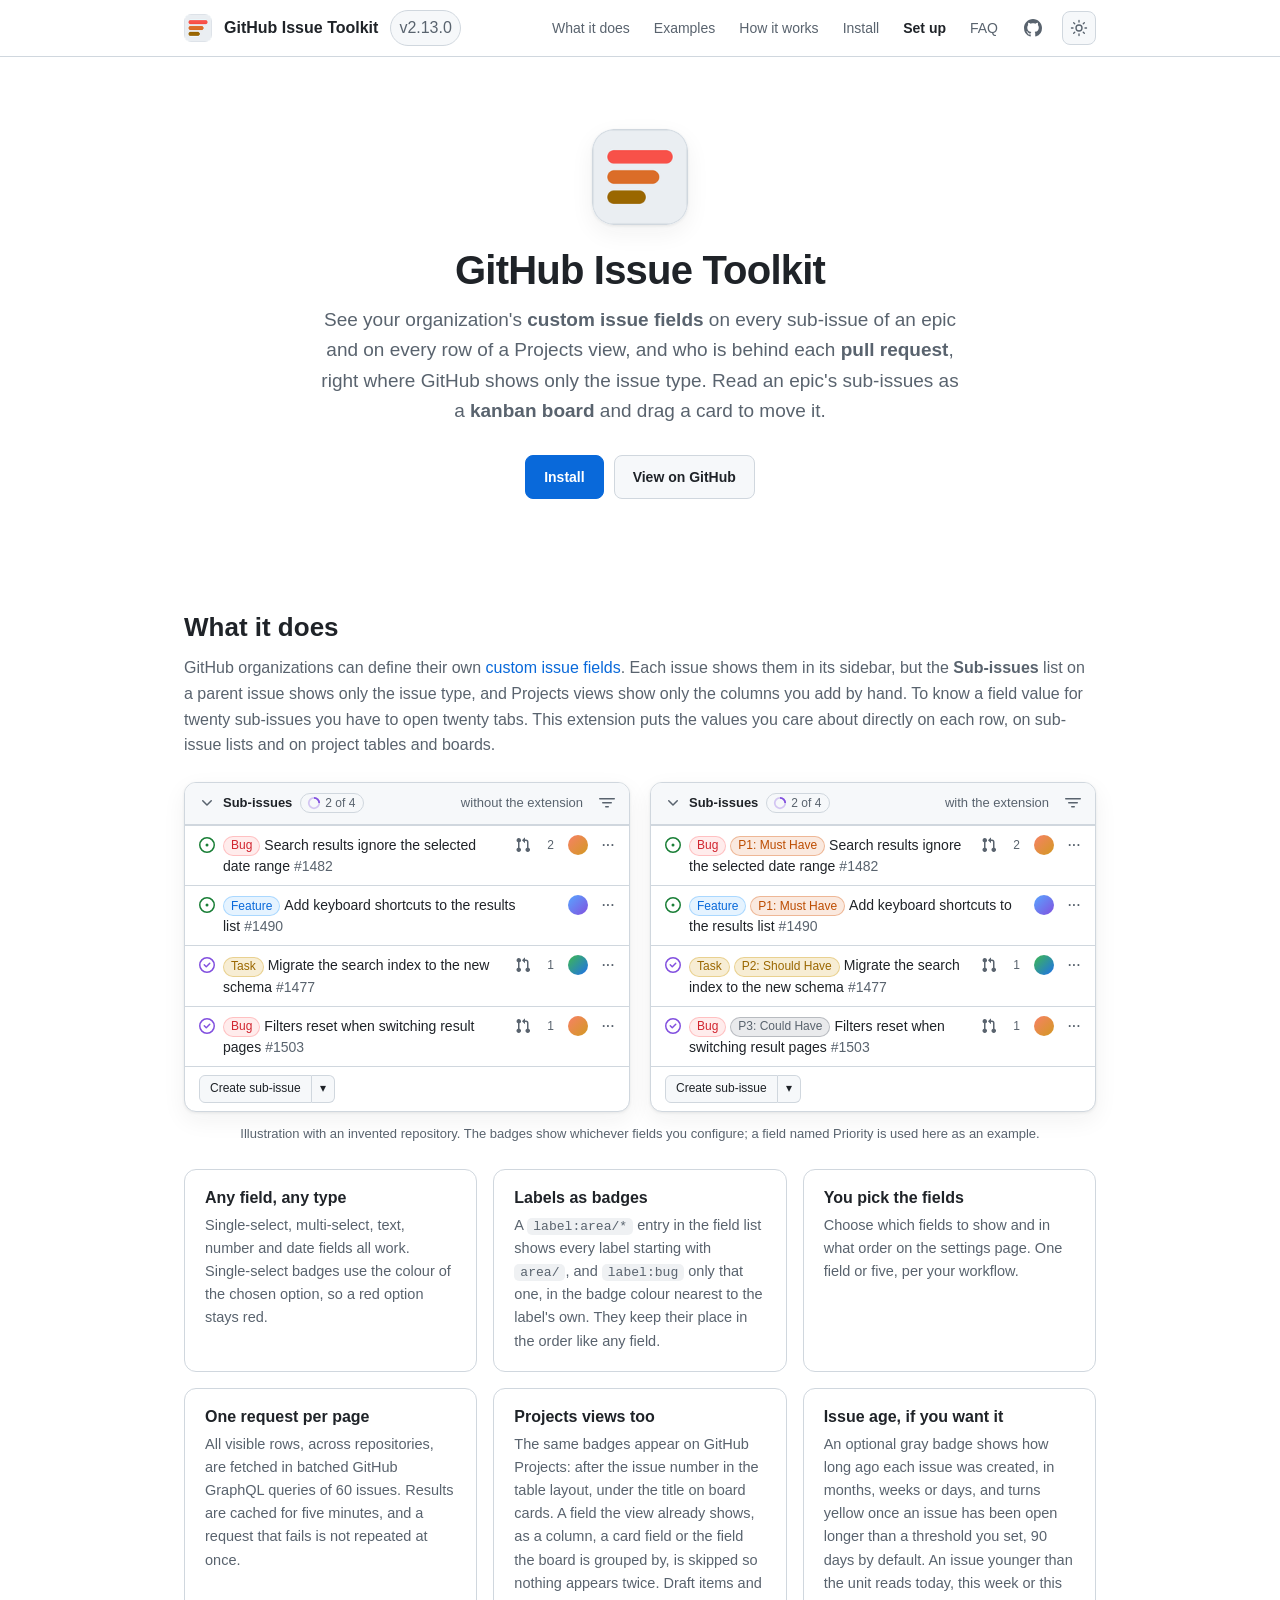
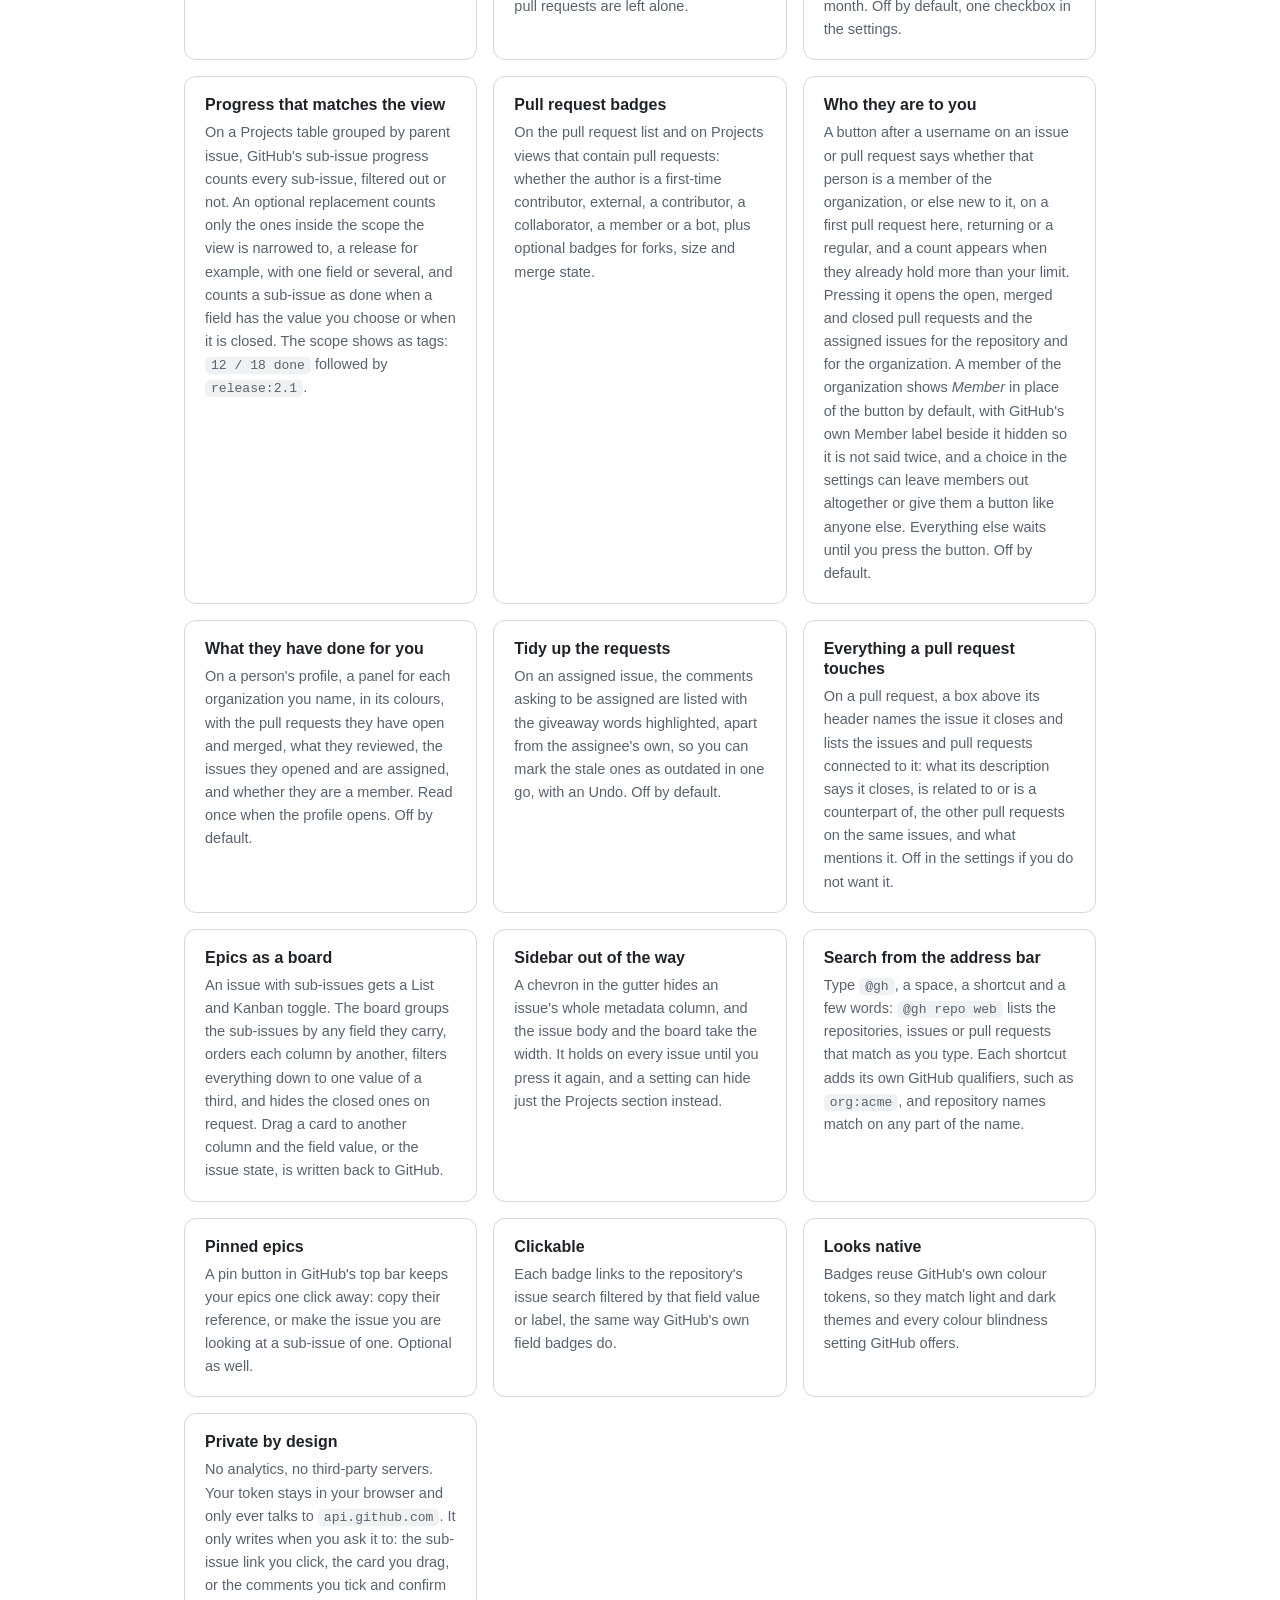
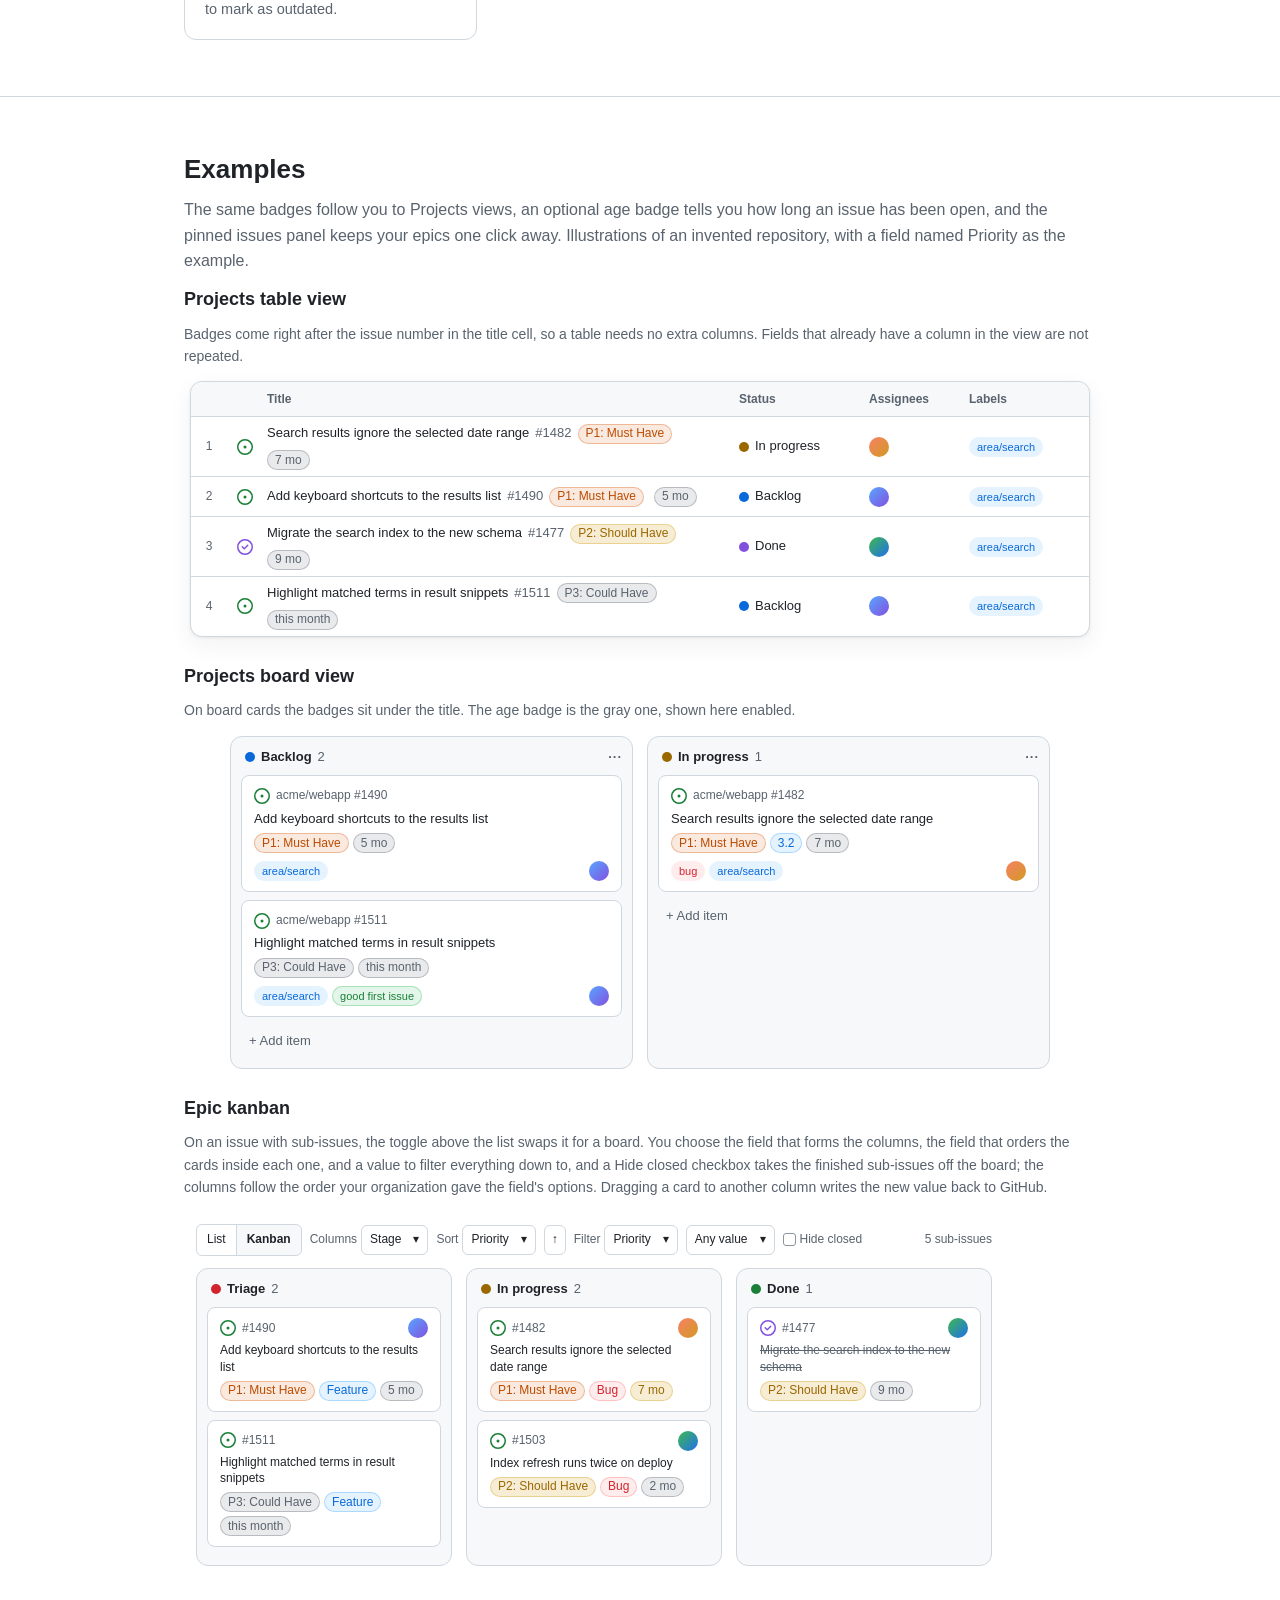
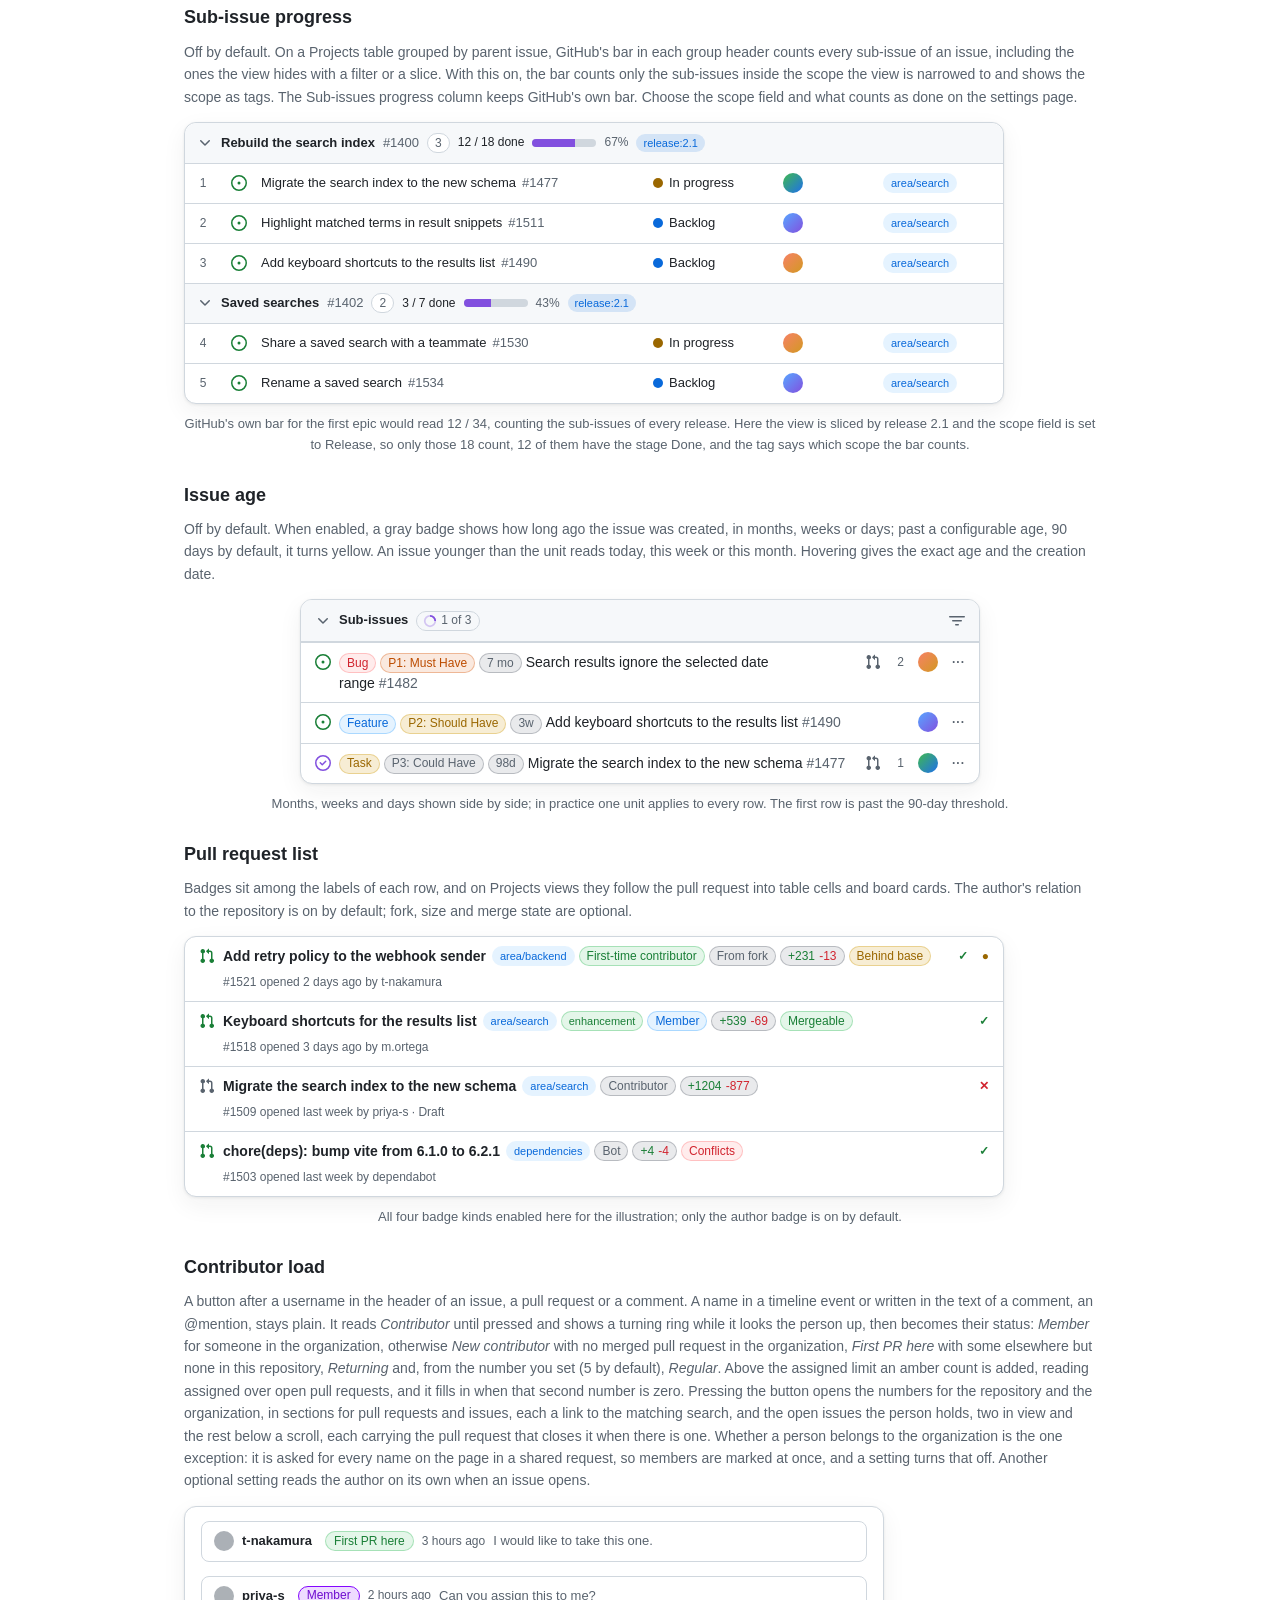
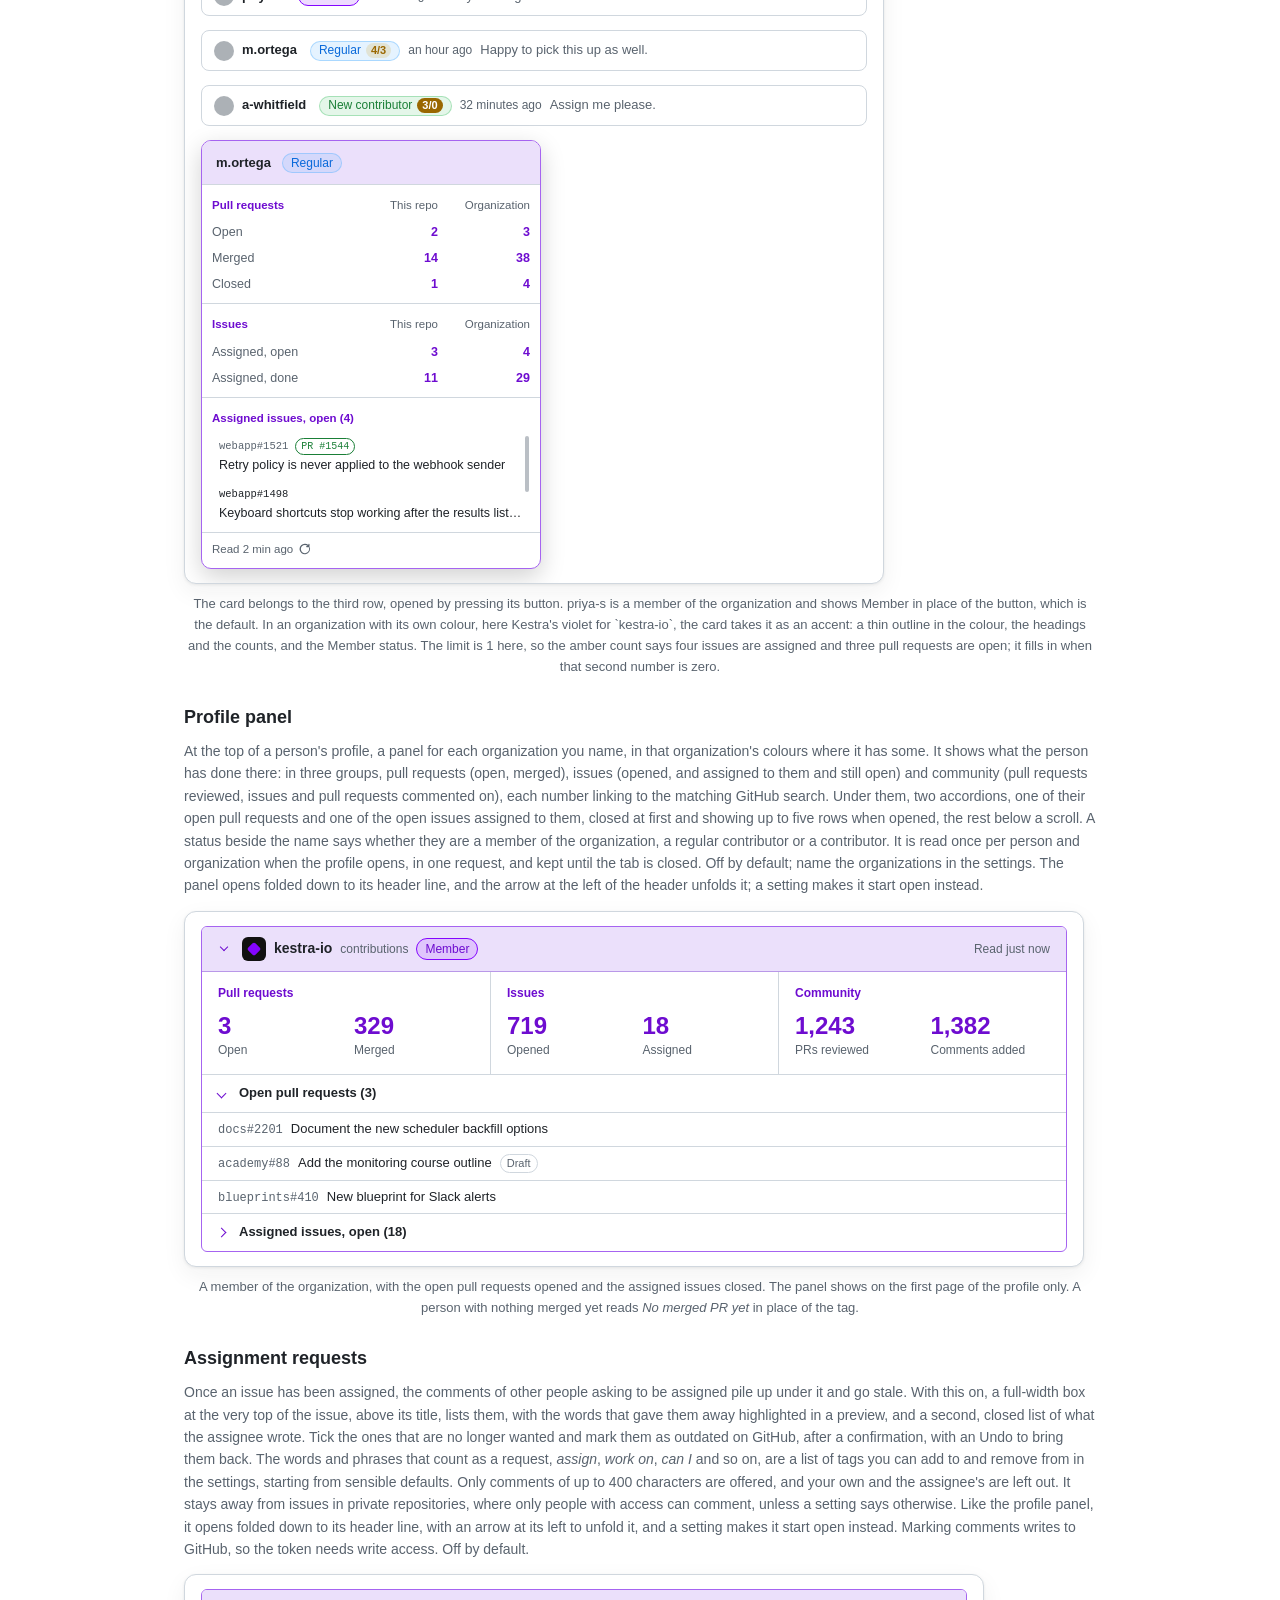
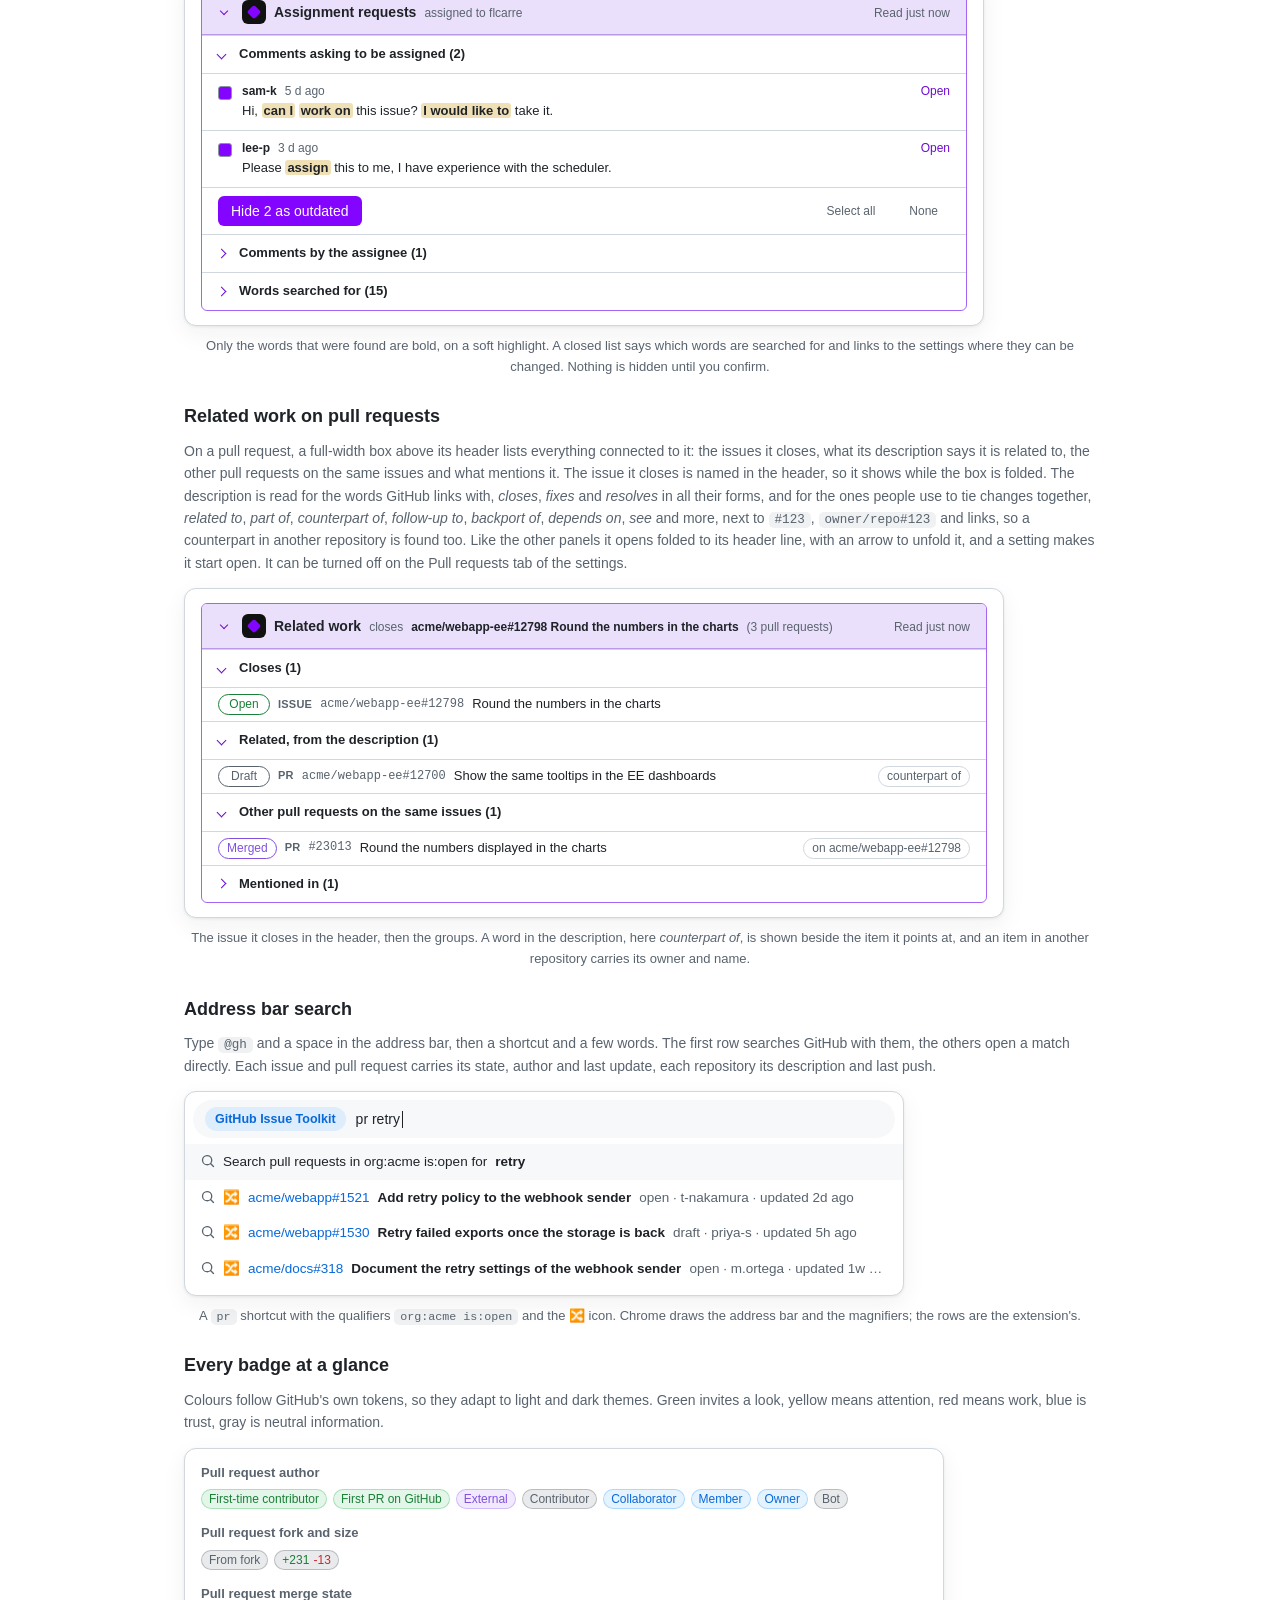
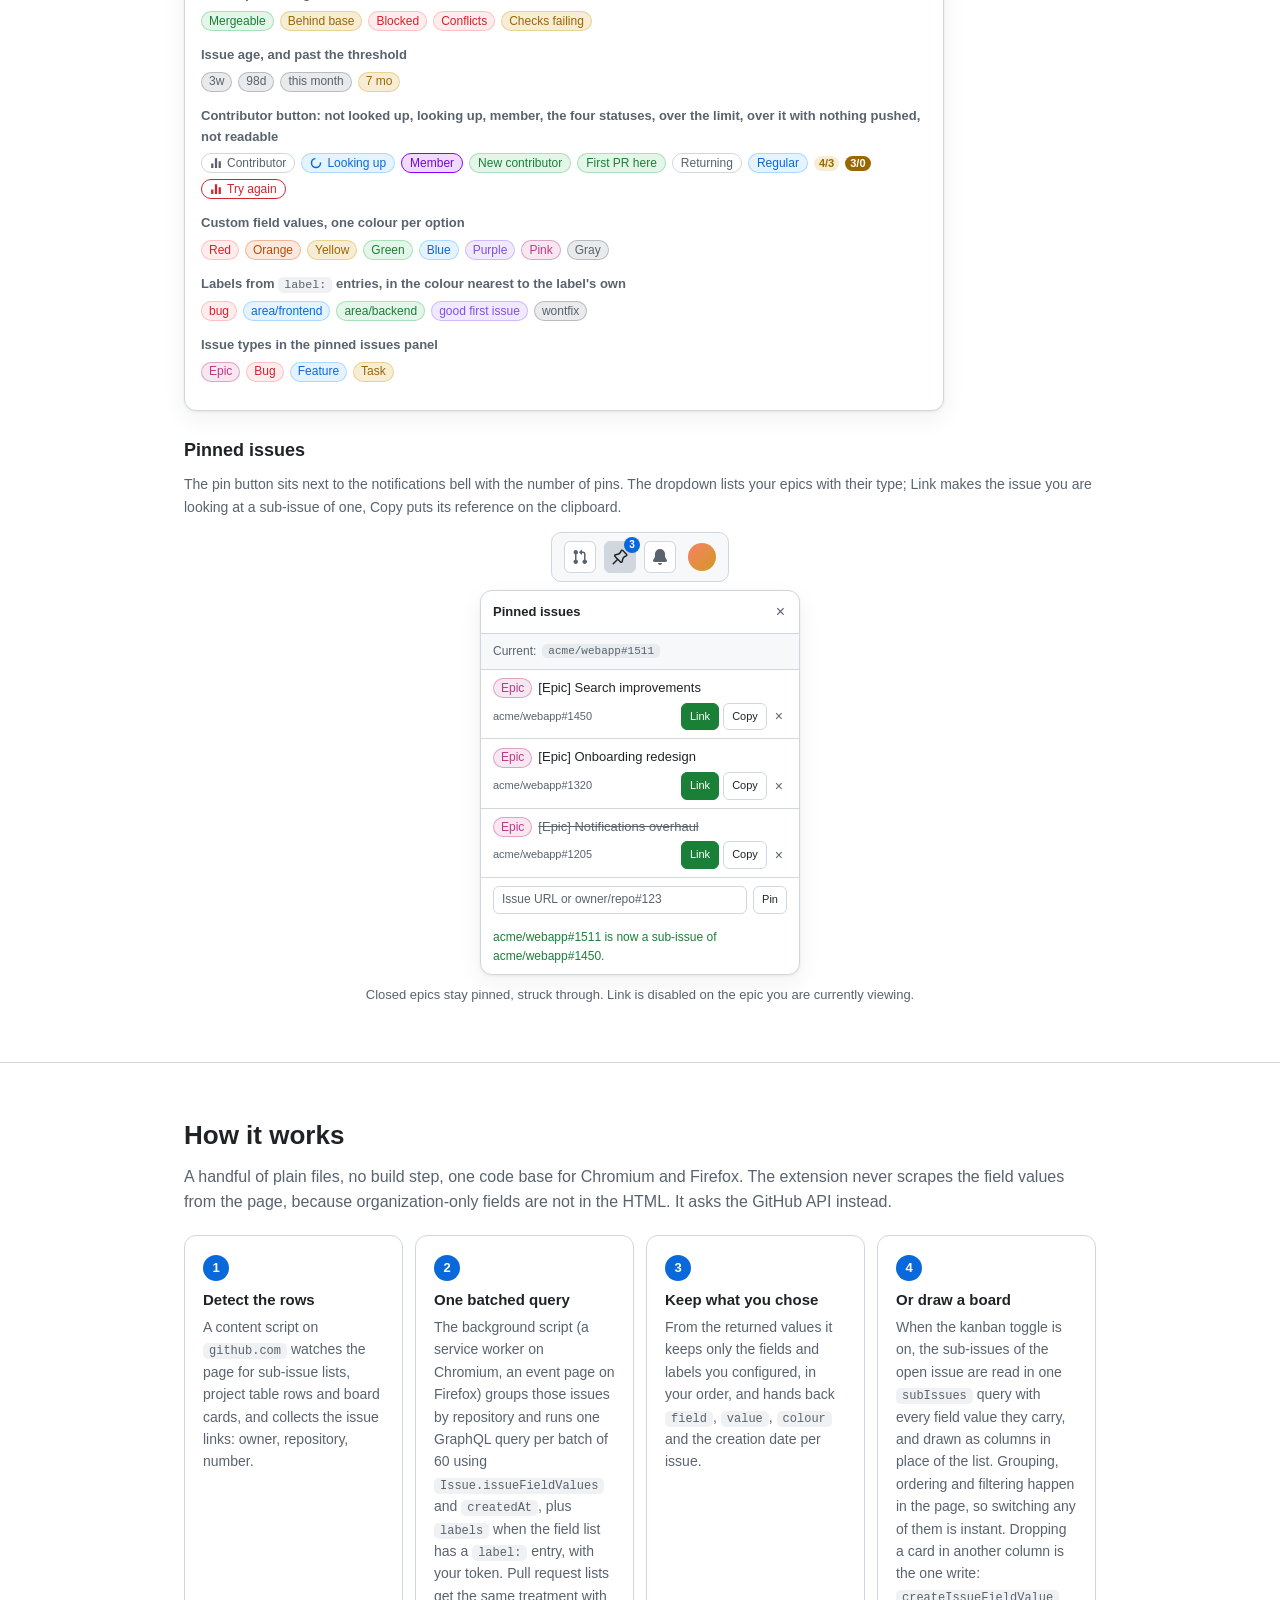
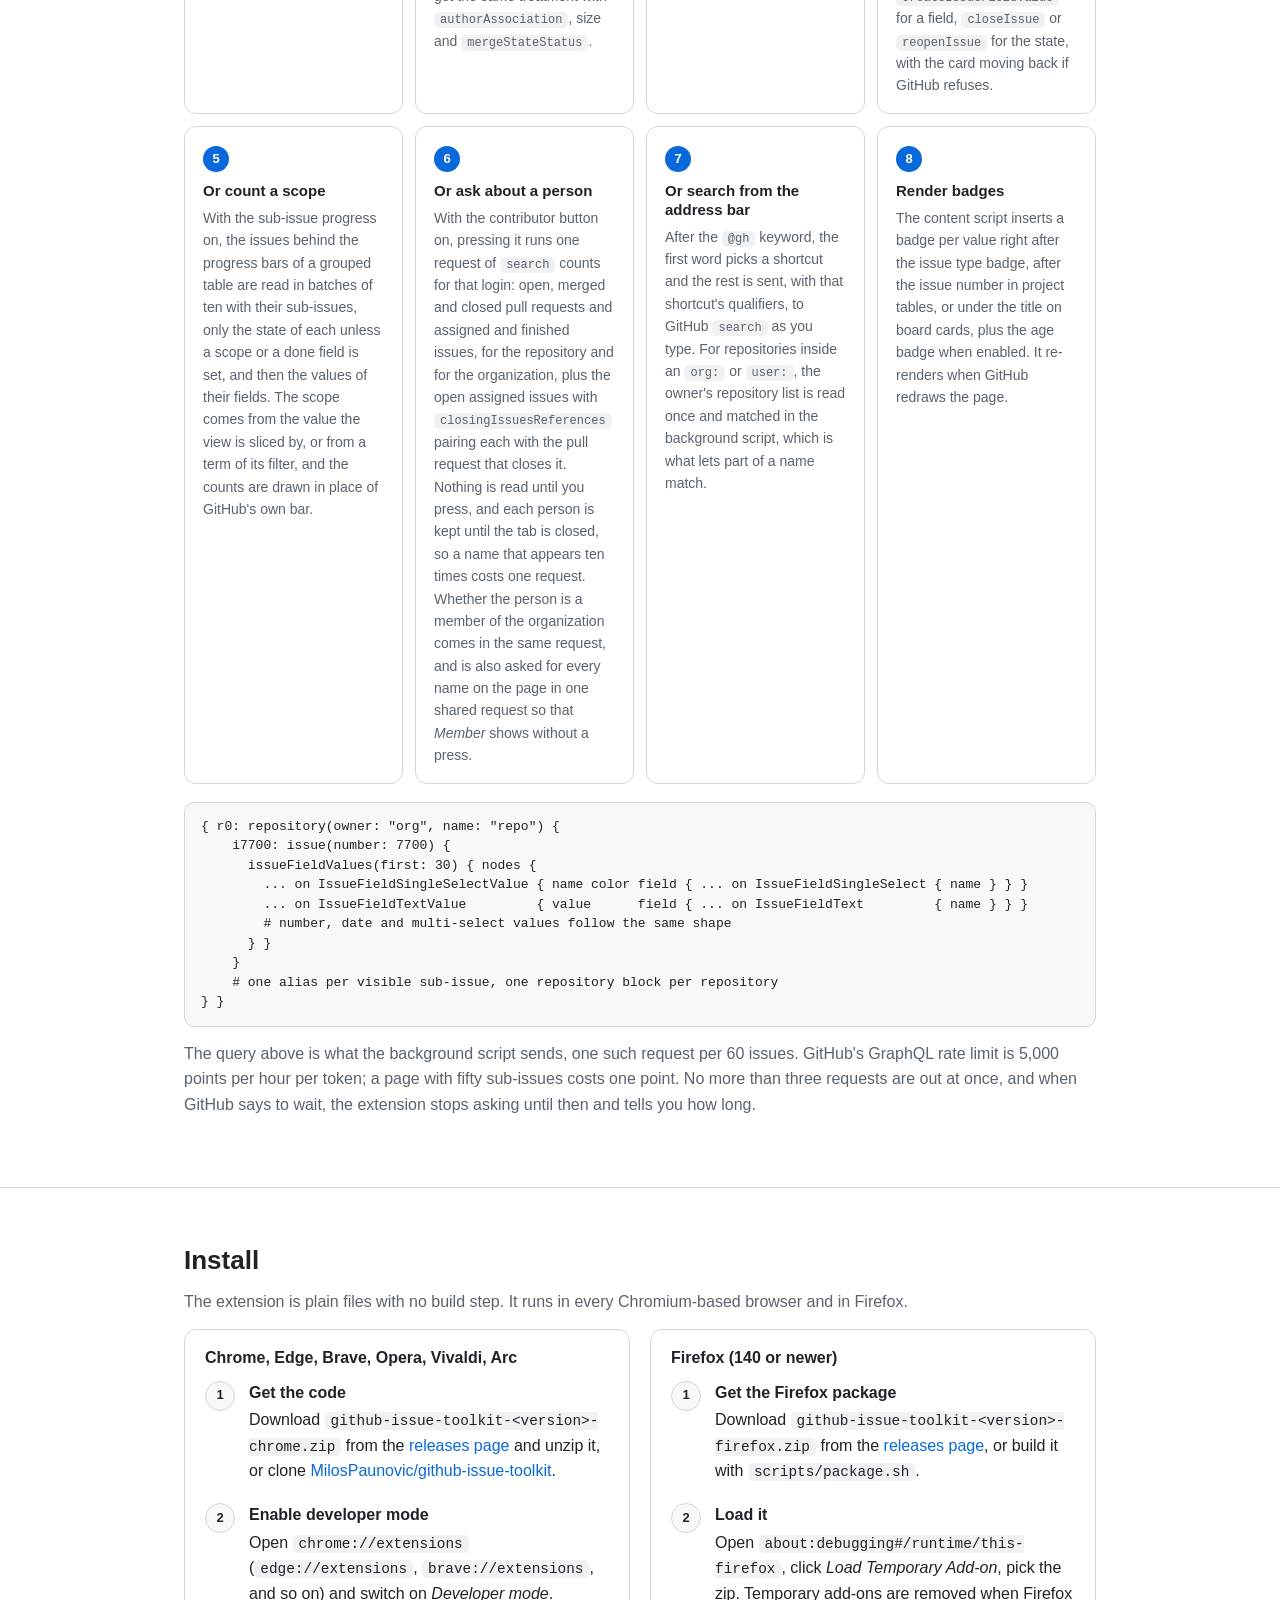
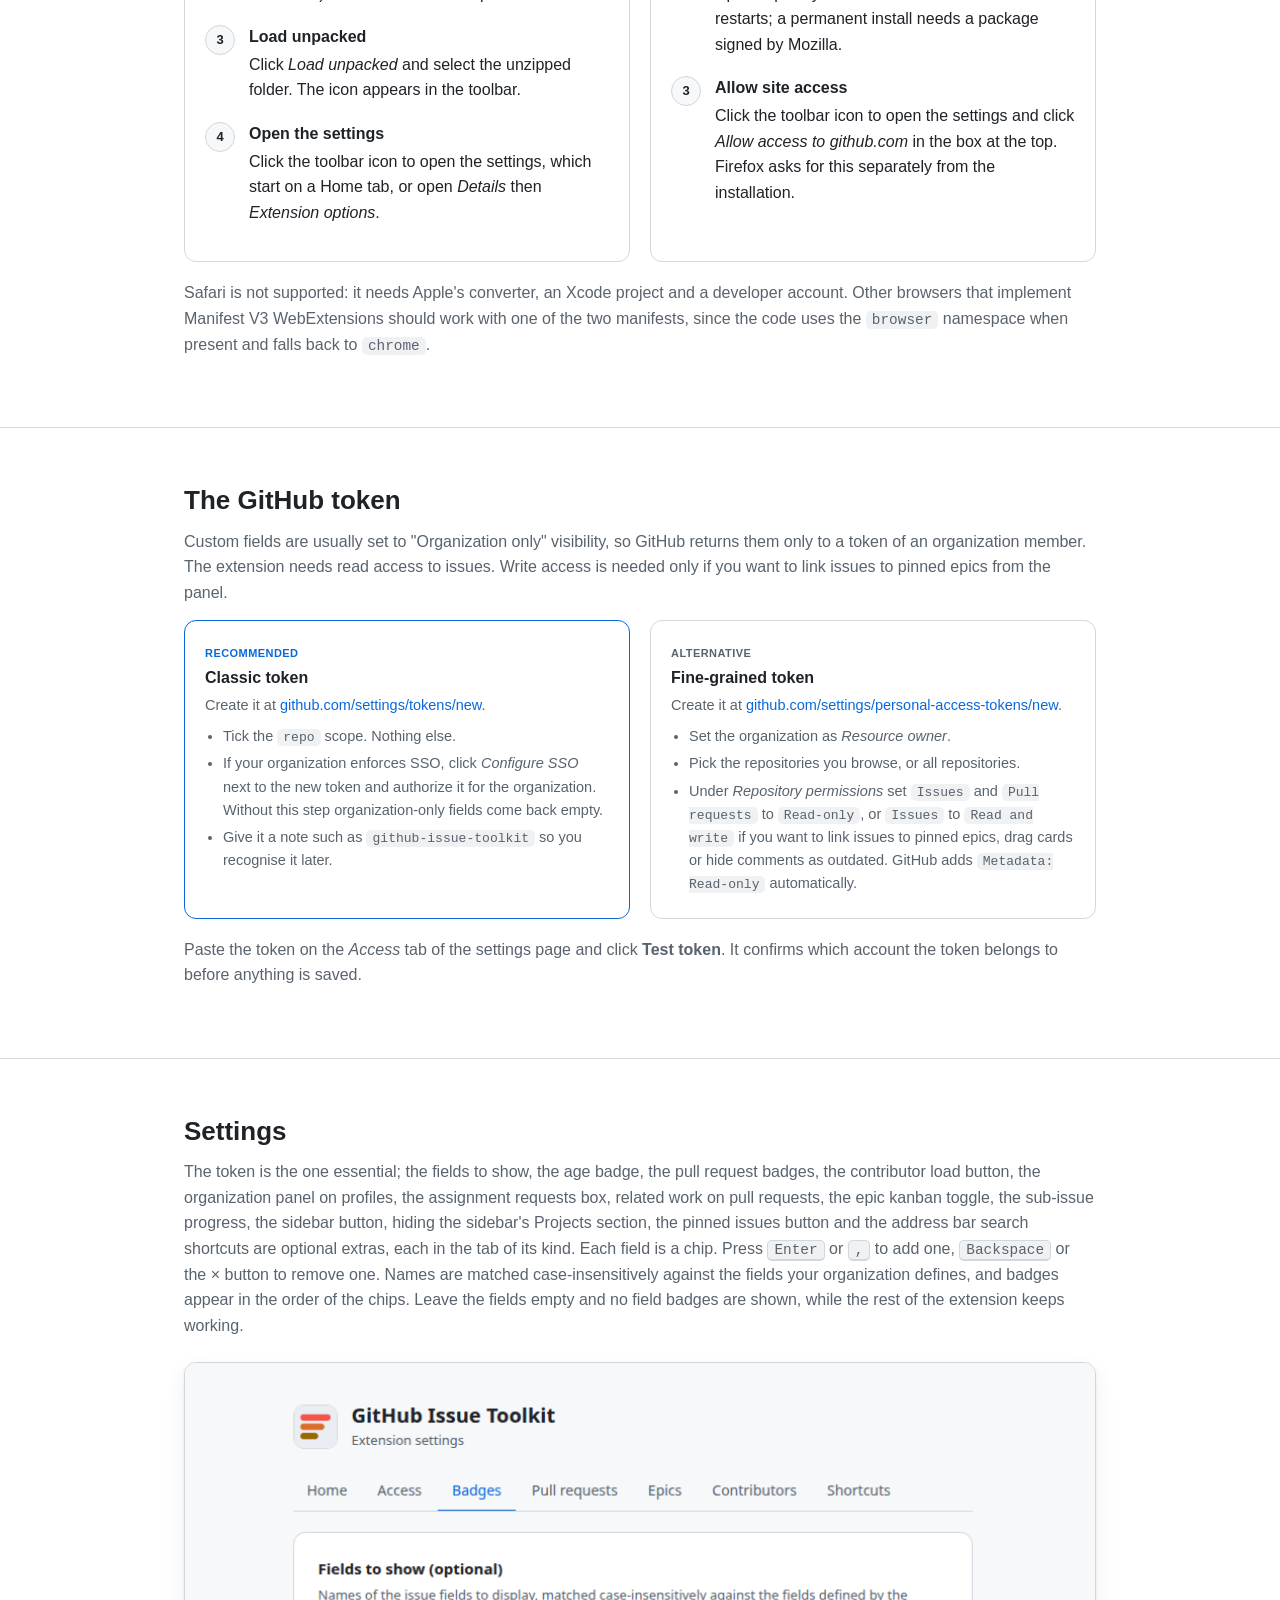
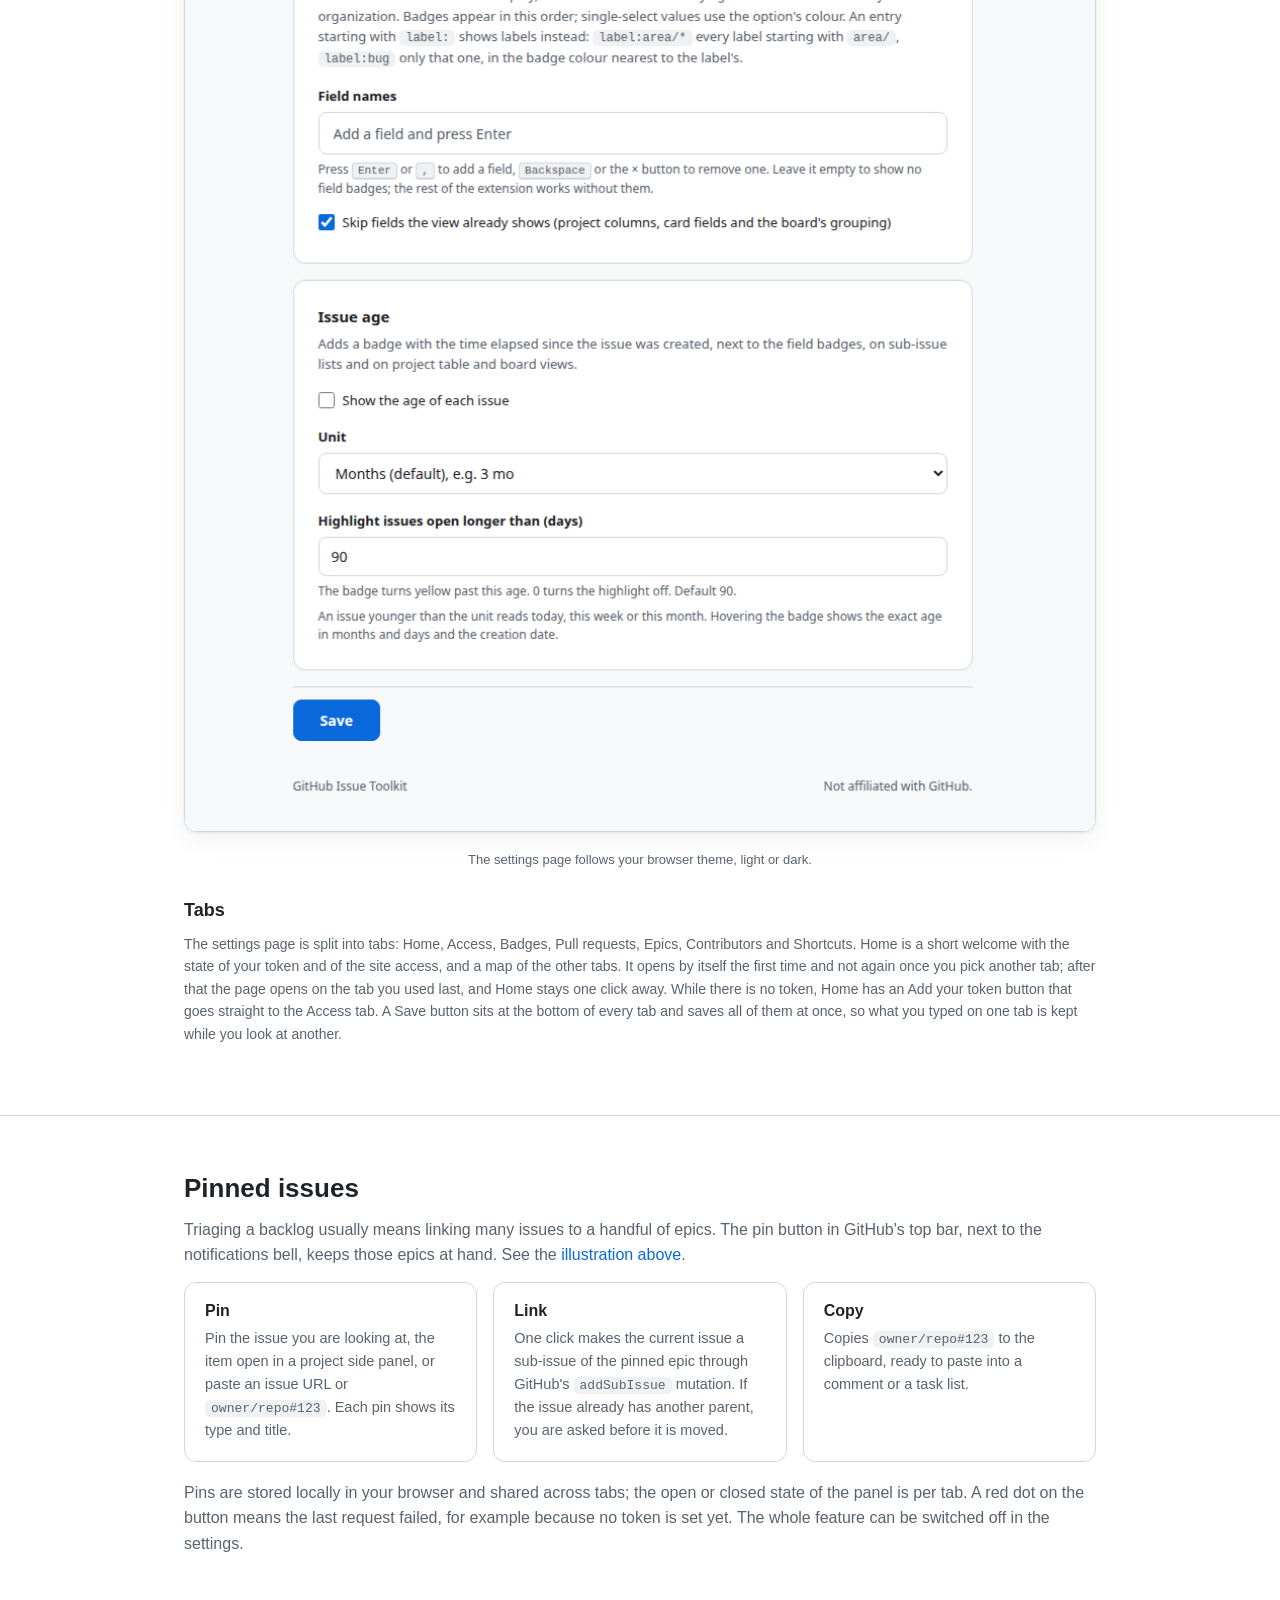
==== commit d9ac3309: "chore: release leaner requests, answers shared between tabs and rate limit handling Cuts the version" ====
--- a/docs/index.html
+++ b/docs/index.html
@@ -427,7 +427,7 @@
       <img class="only-dark" src="icon-dark-48.png" alt="">
       <img class="only-light" src="icon-light-48.png" alt="">
       <a class="brand" href="#top">GitHub Issue Toolkit</a>
-      <a class="version" id="version" href="https://github.com/MilosPaunovic/github-issue-toolkit/releases/latest" title="Latest release">v2.12.4</a>
+      <a class="version" id="version" href="https://github.com/MilosPaunovic/github-issue-toolkit/releases/latest" title="Latest release">v2.13.0</a>
       <div class="links" id="site-menu">
         <a class="link" href="#what">What it does</a>
         <a class="link" href="#examples">Examples</a>
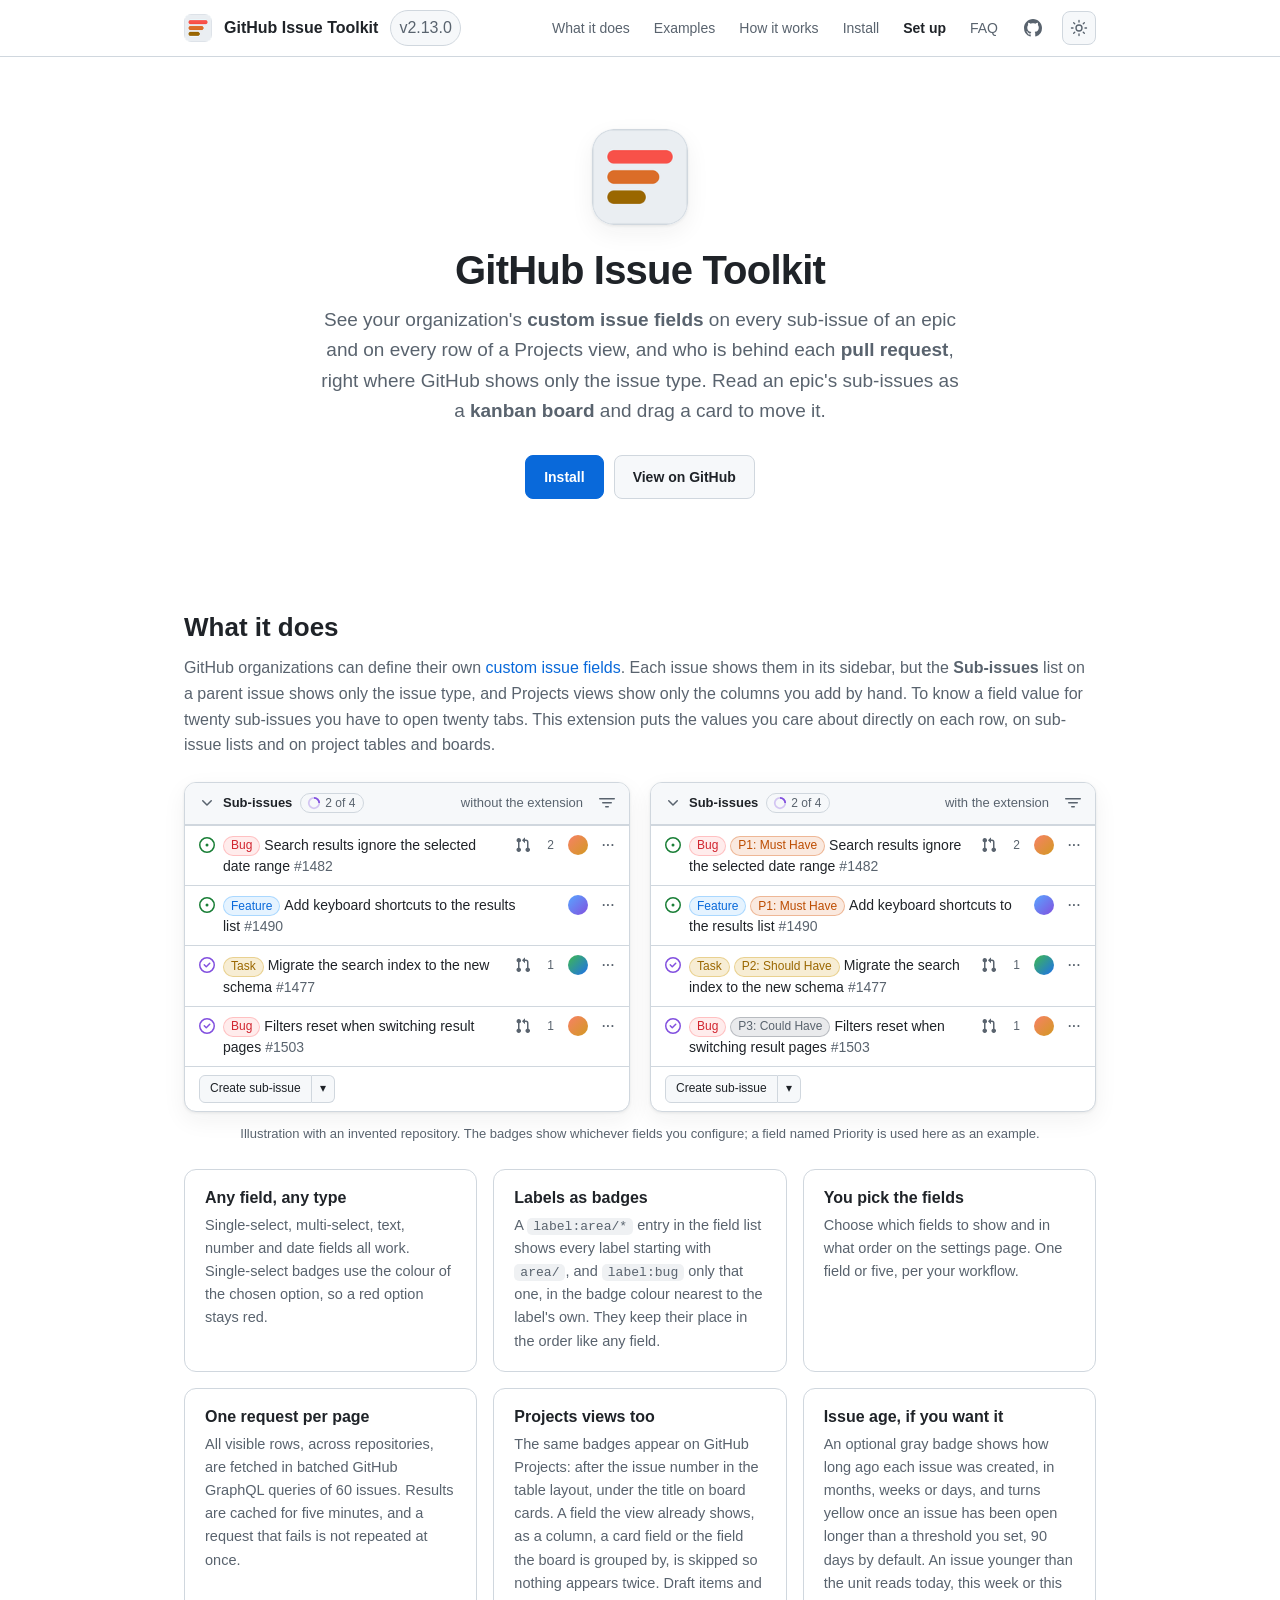
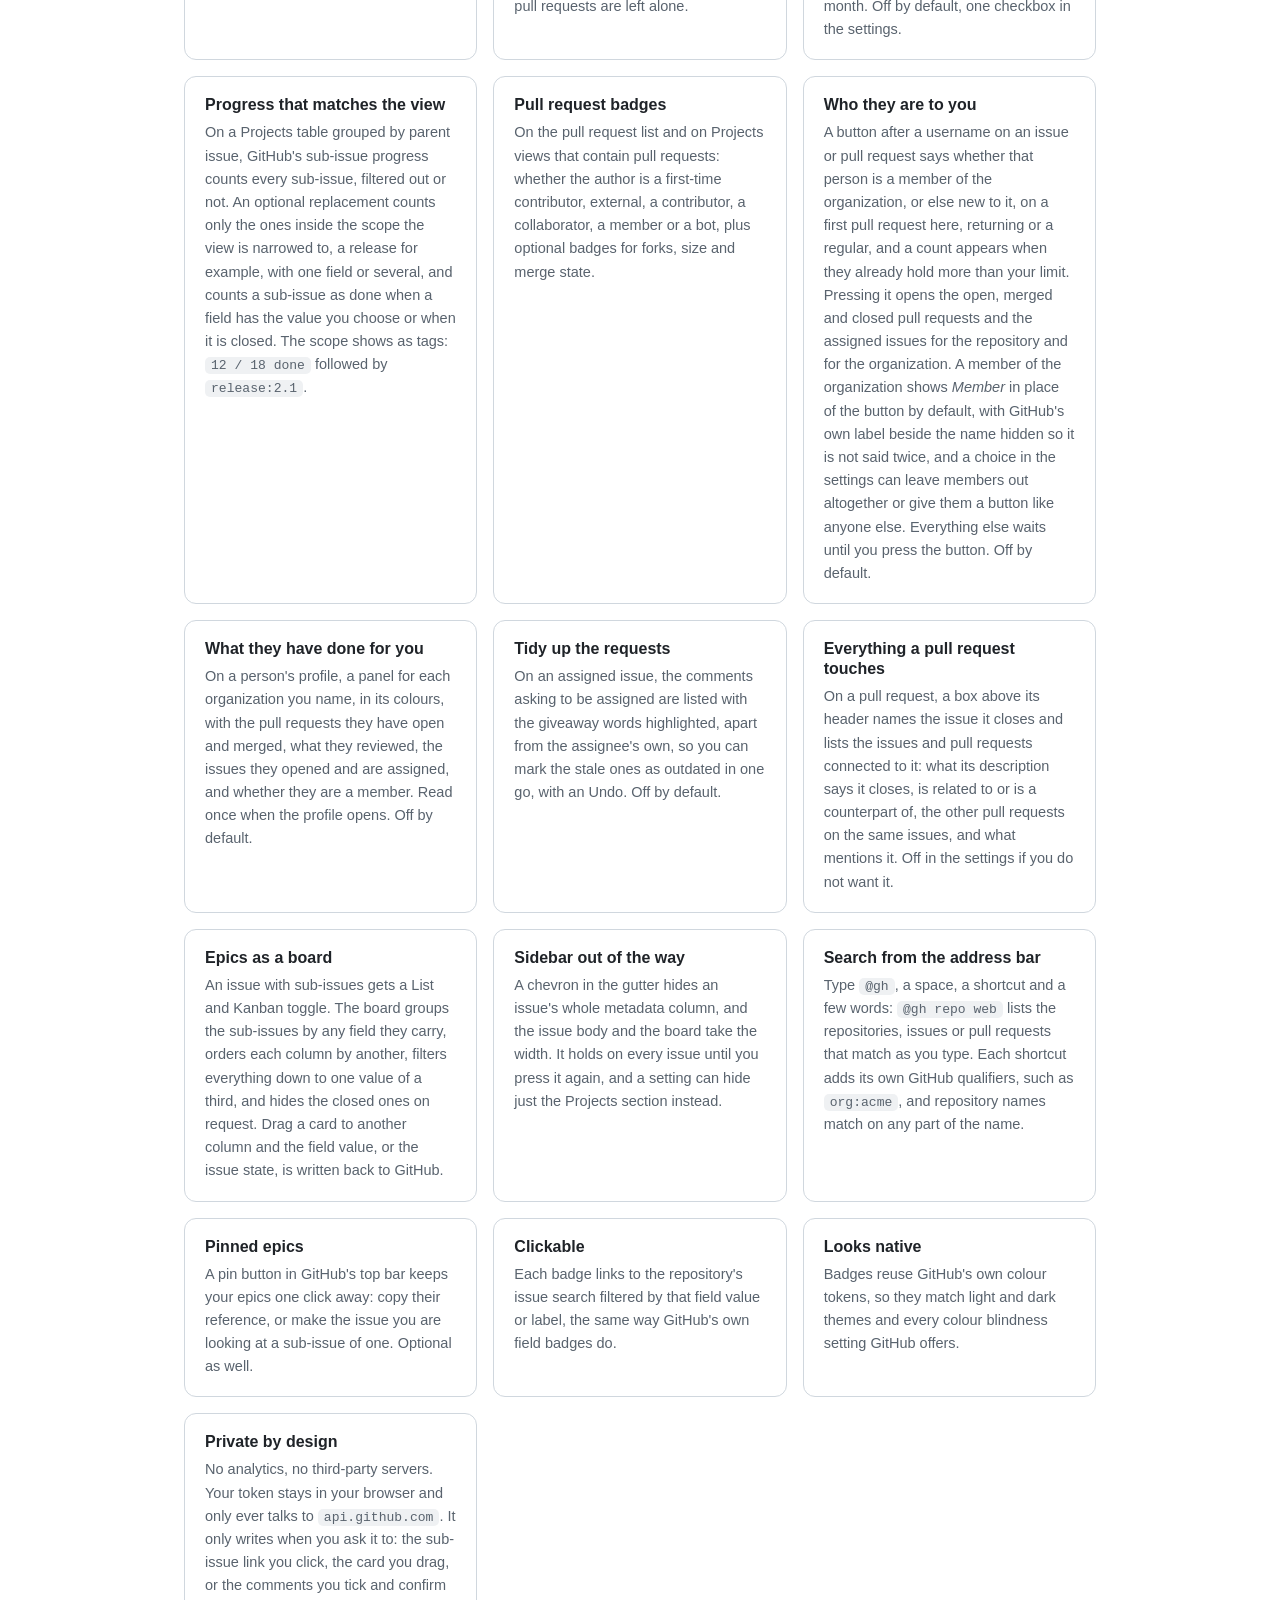
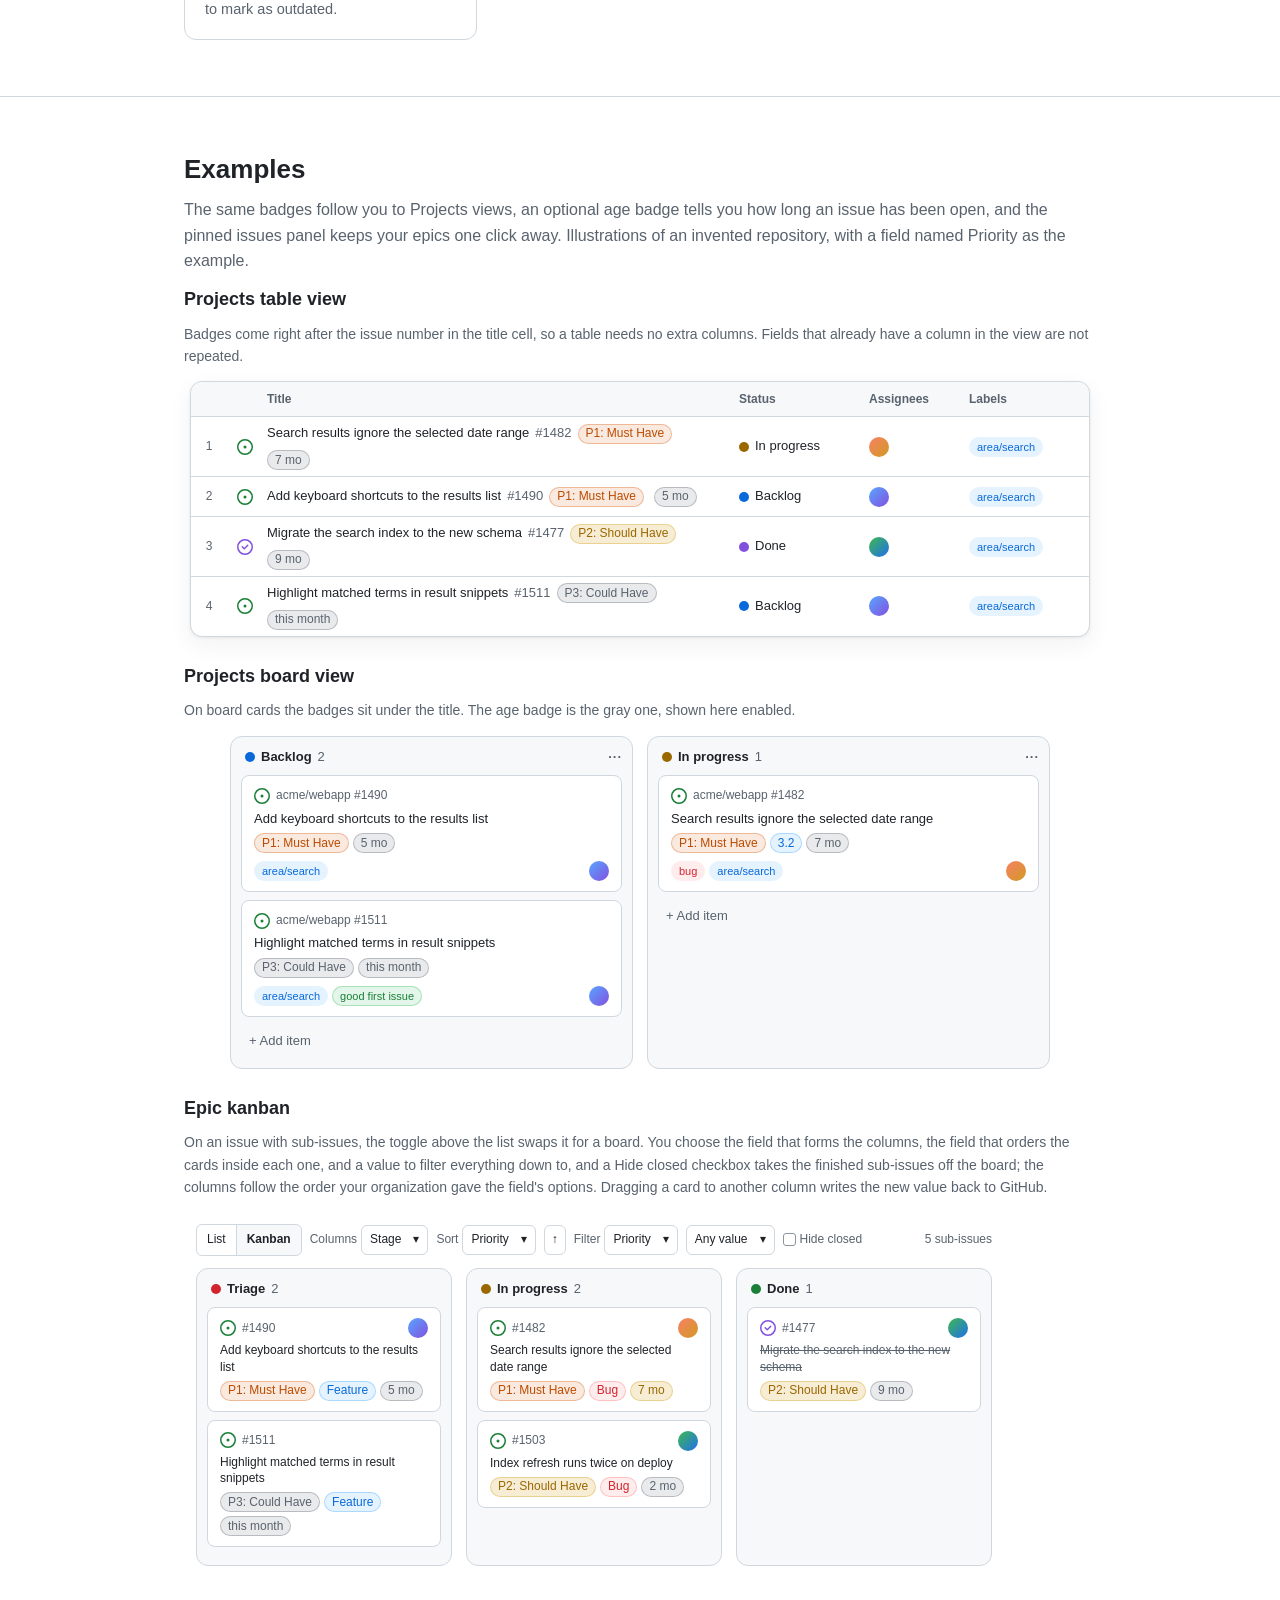
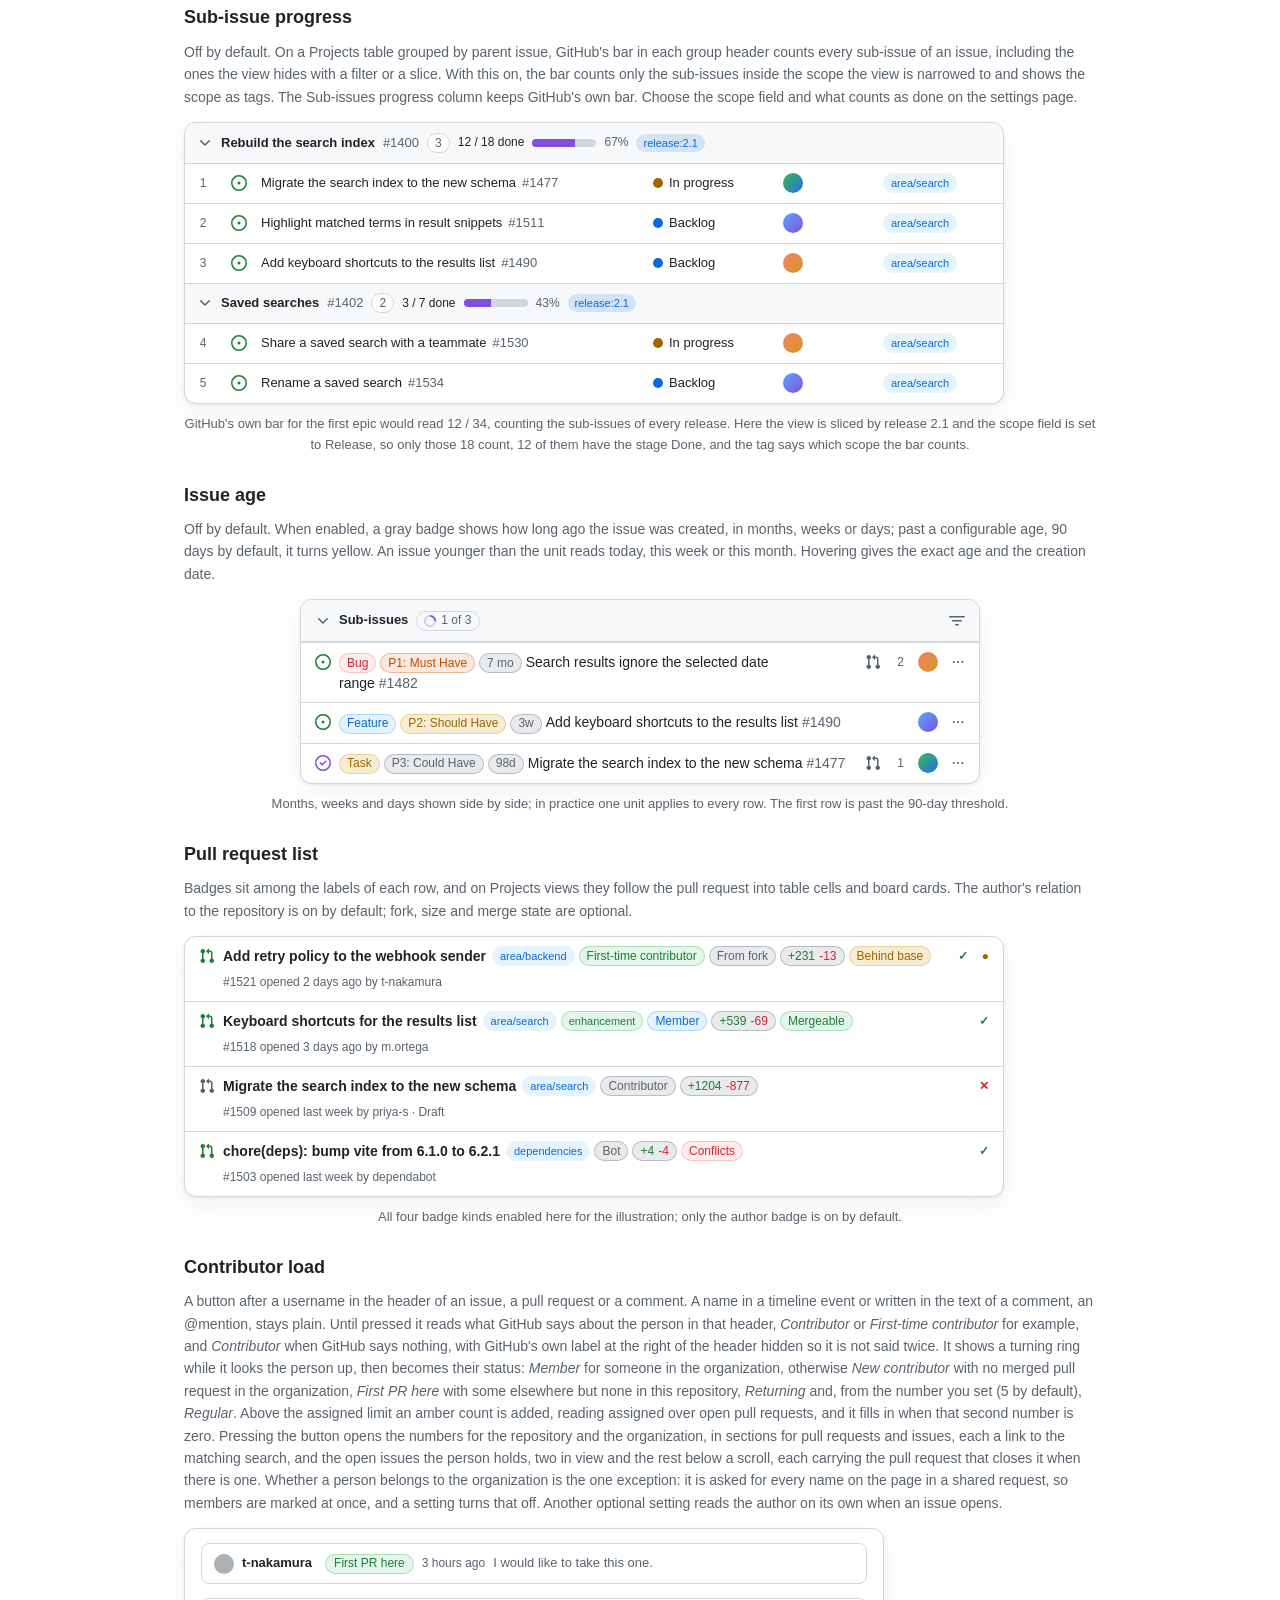
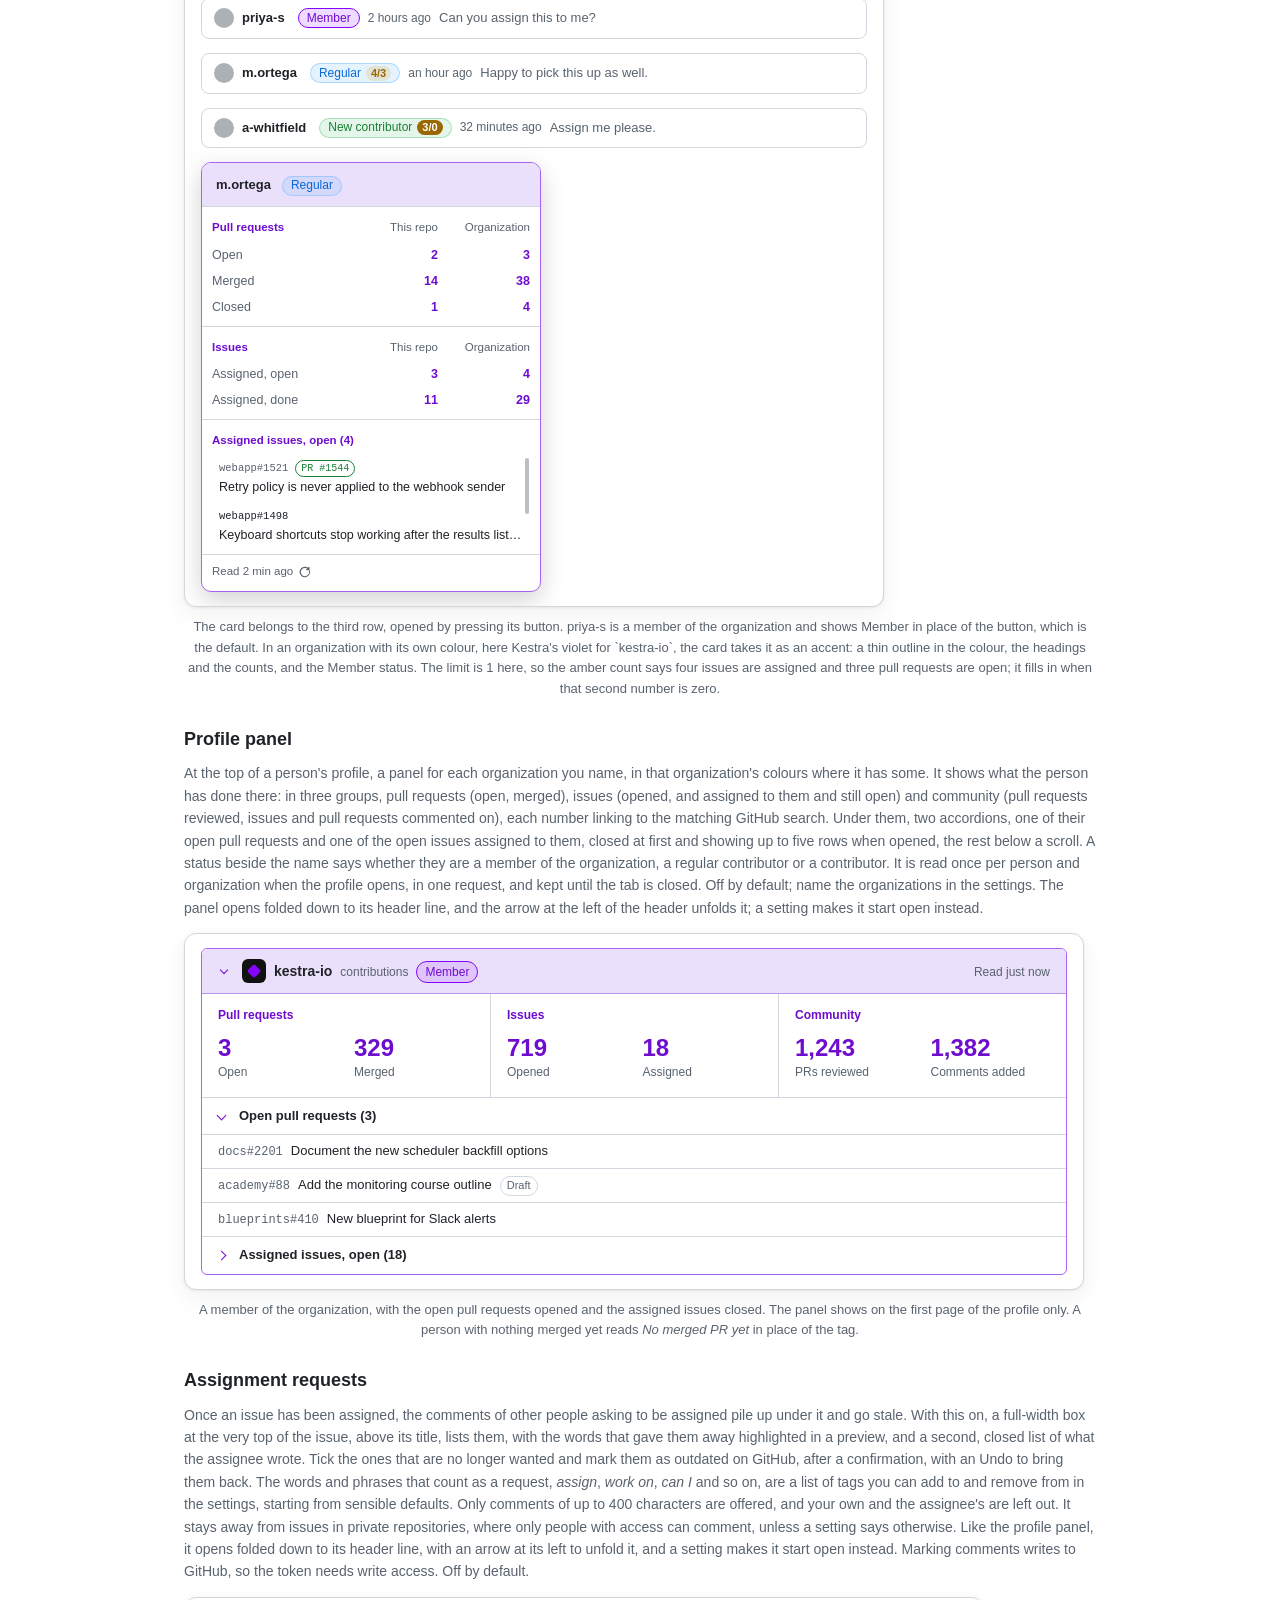
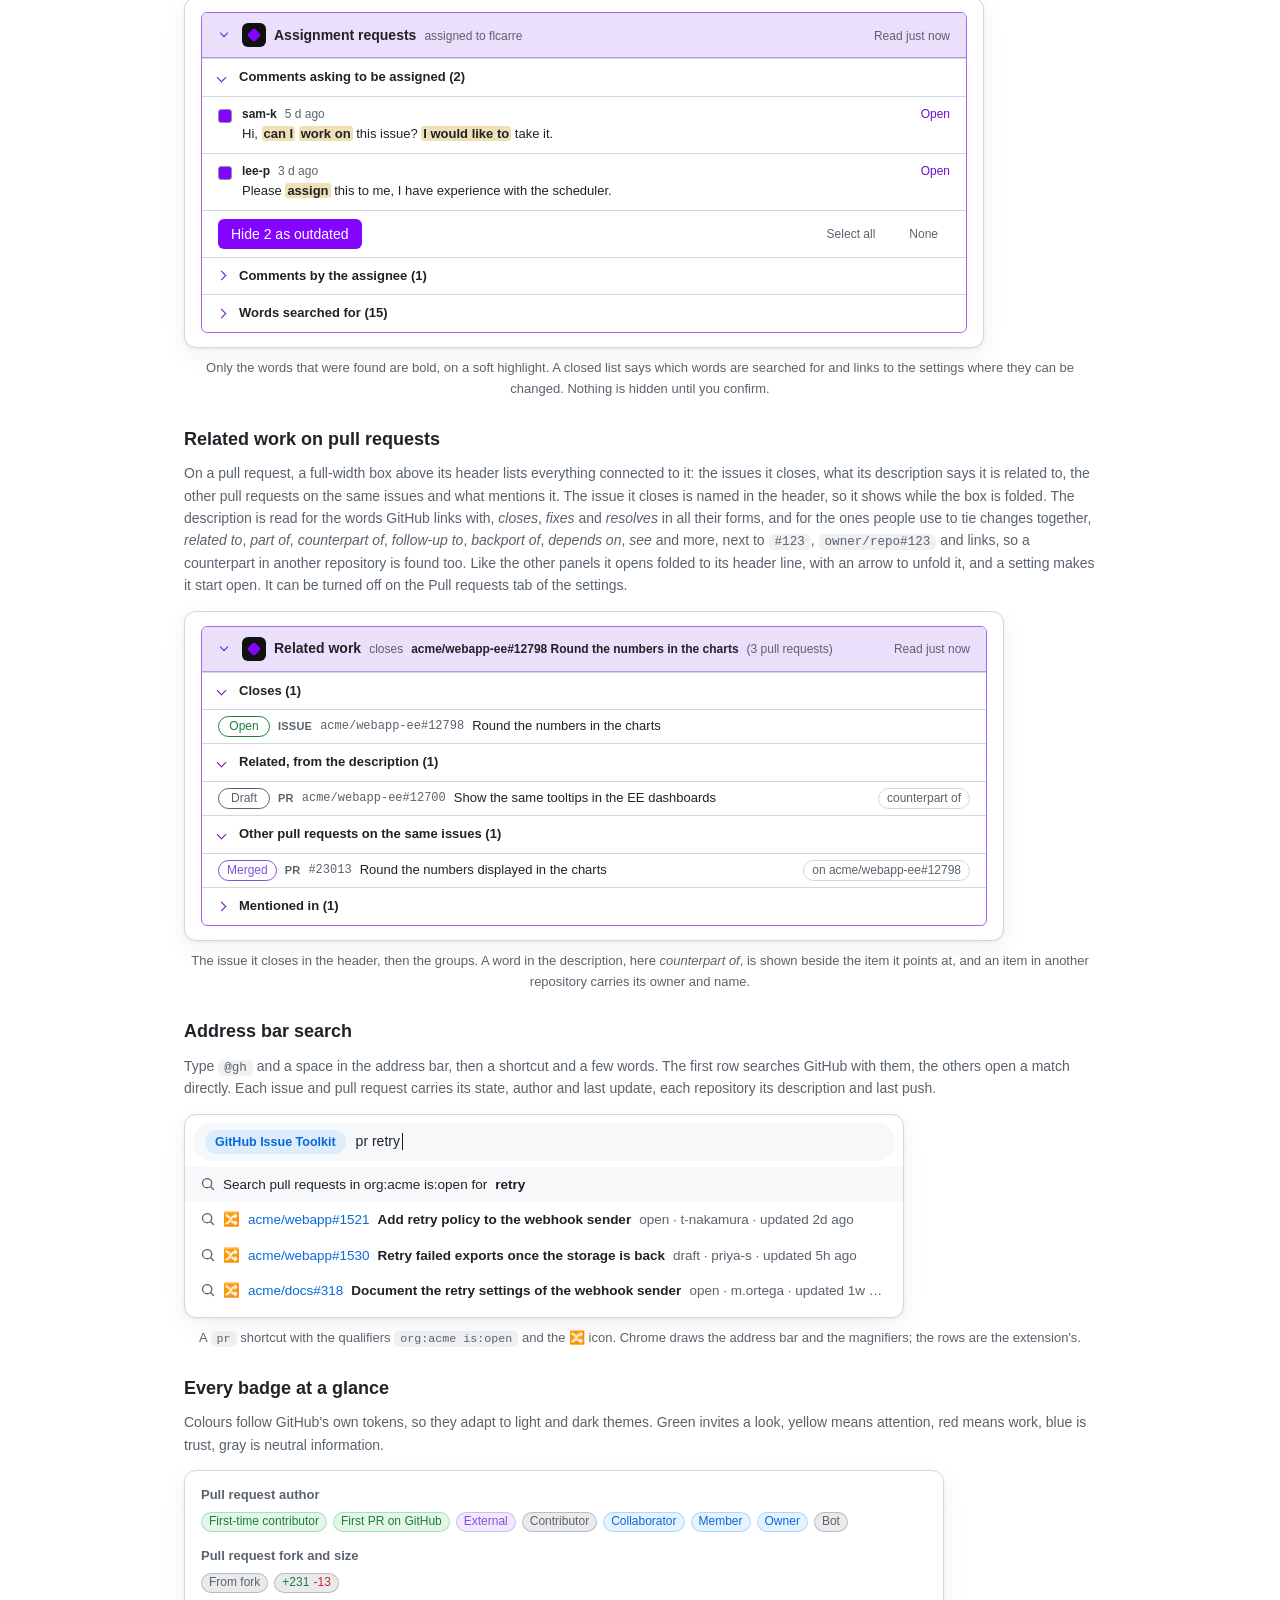
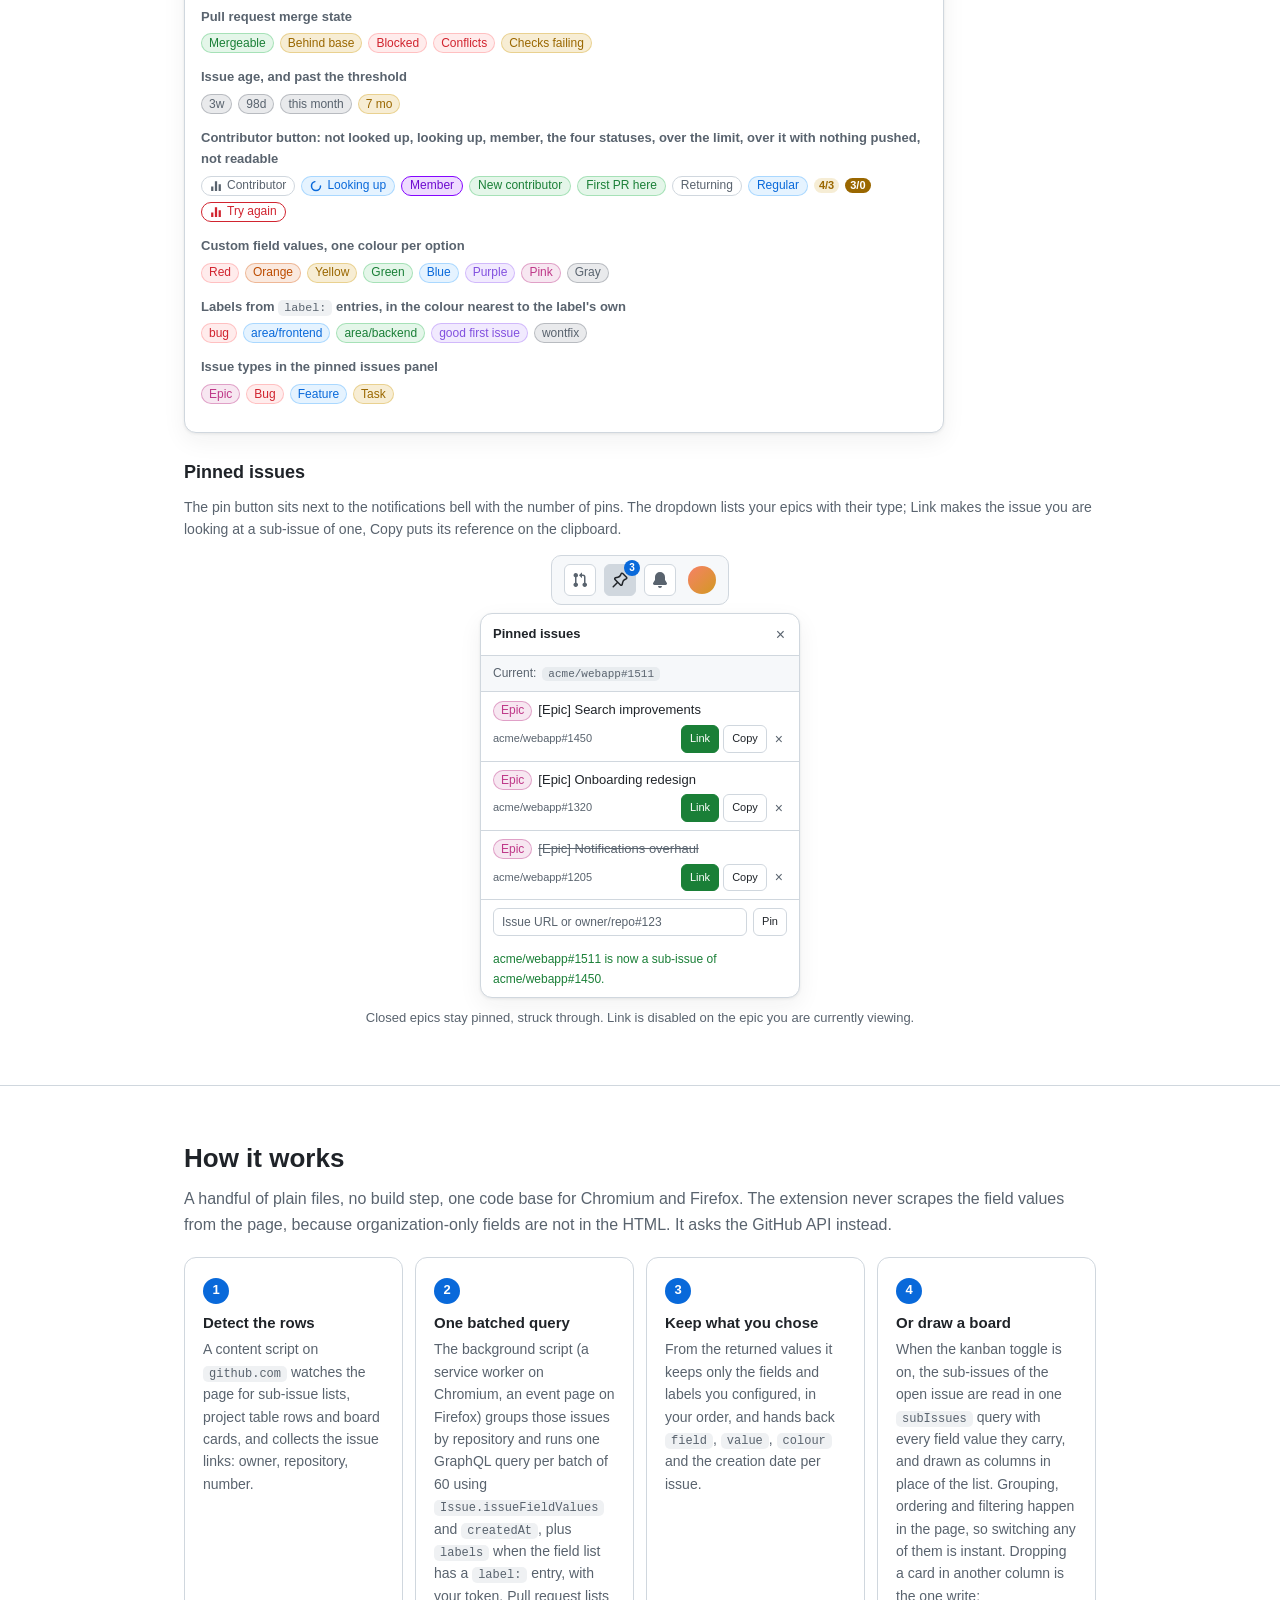
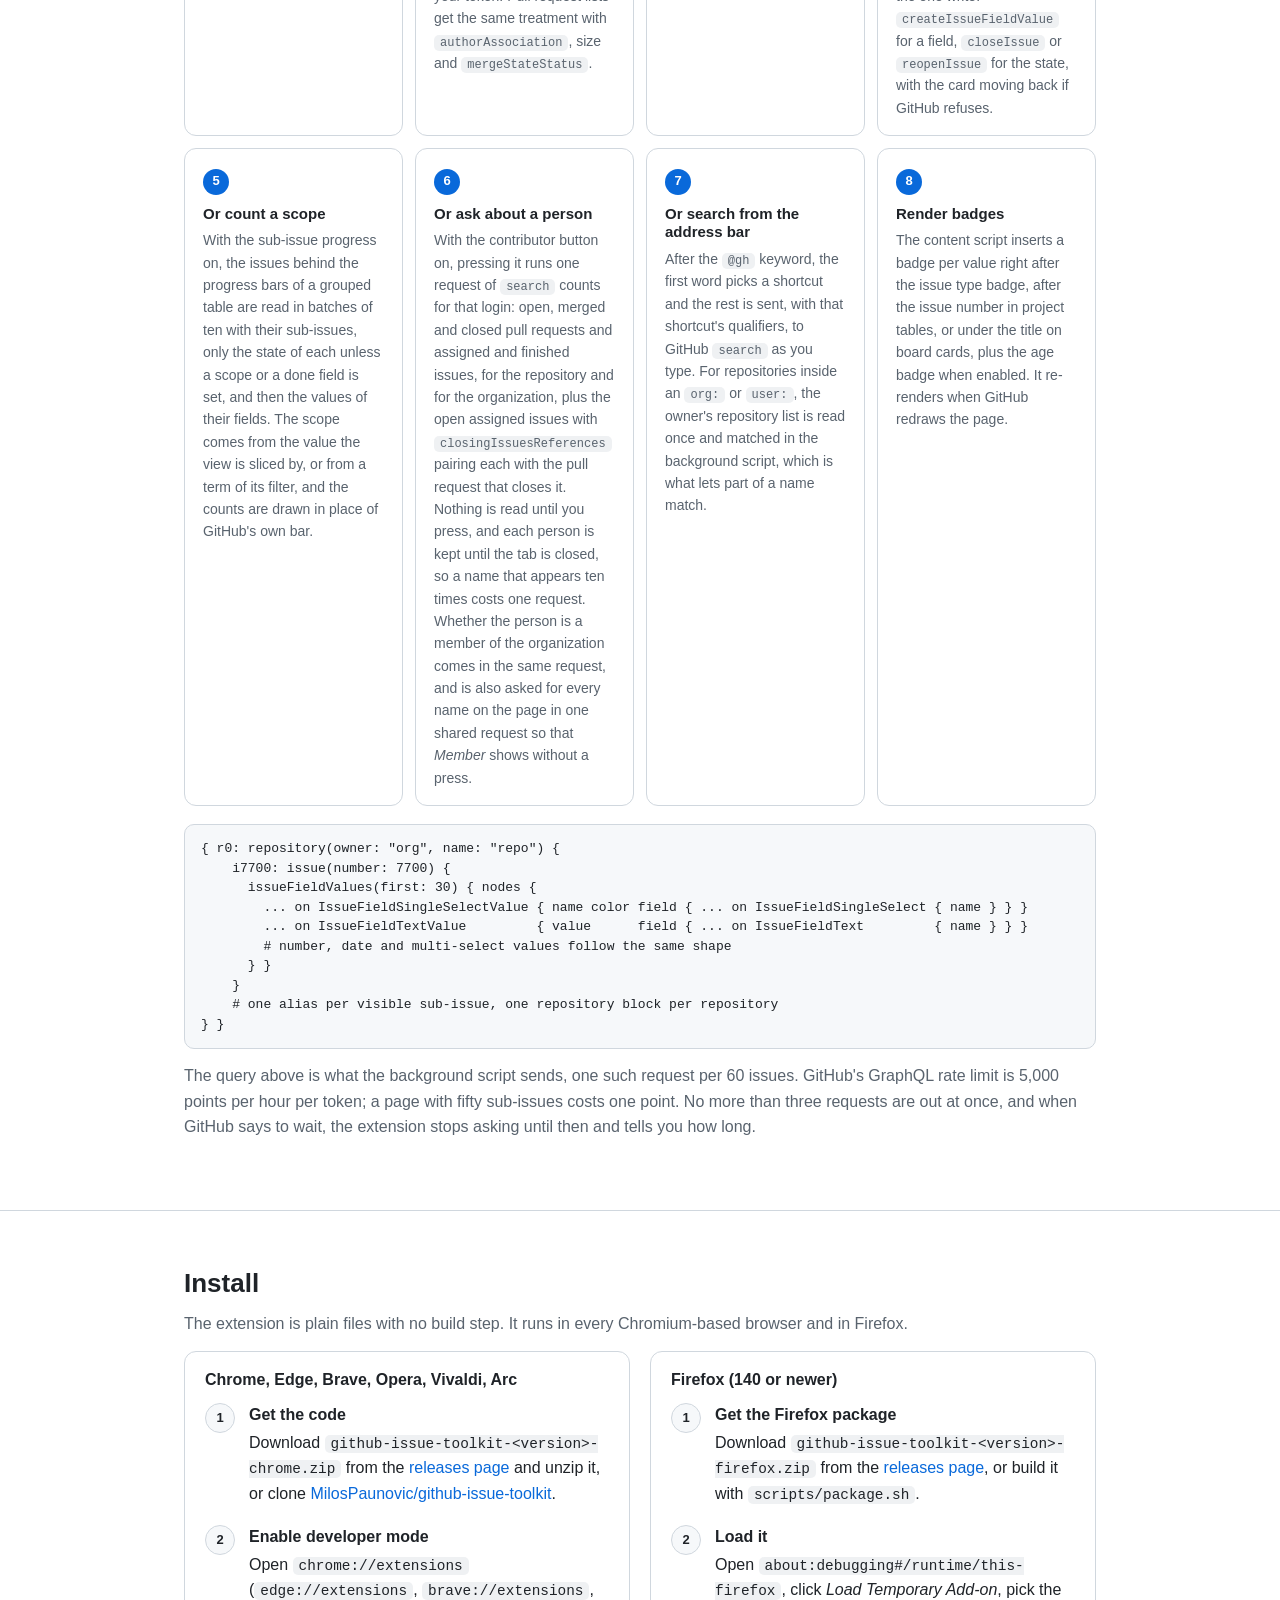
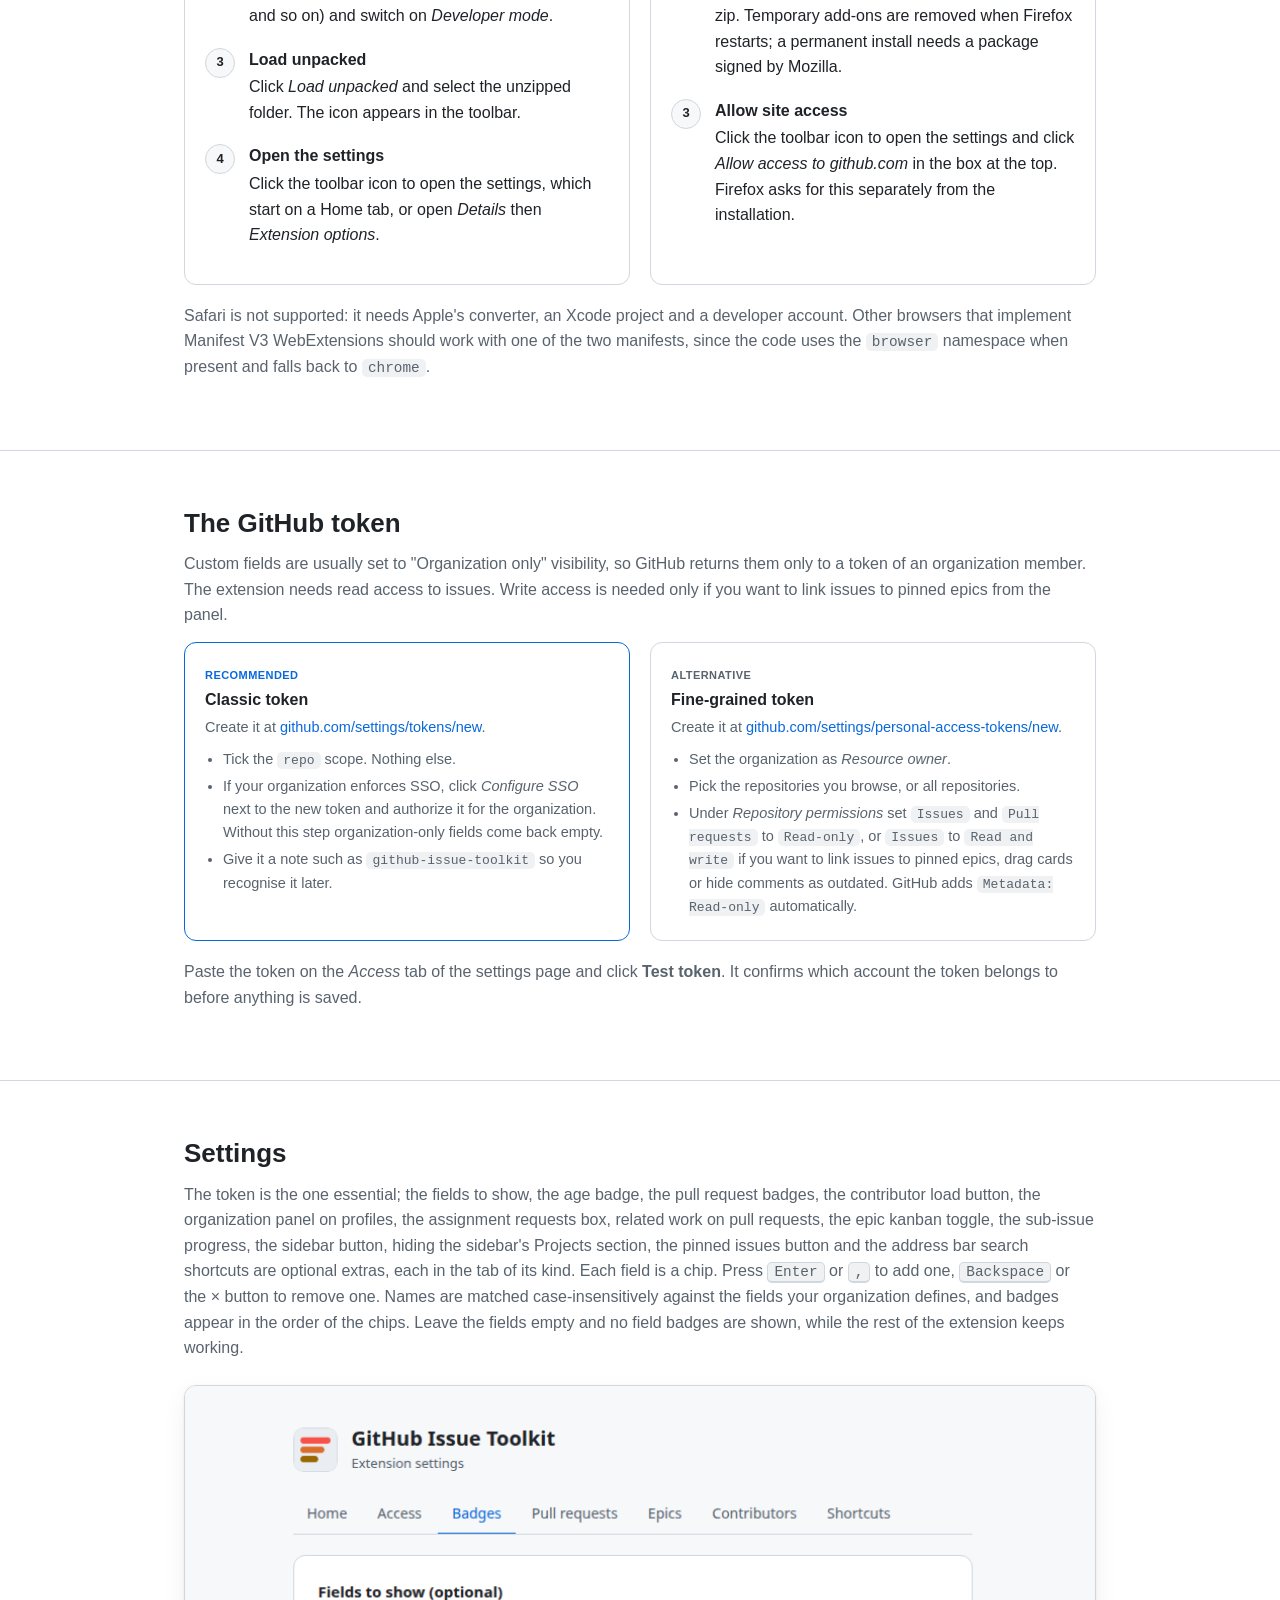
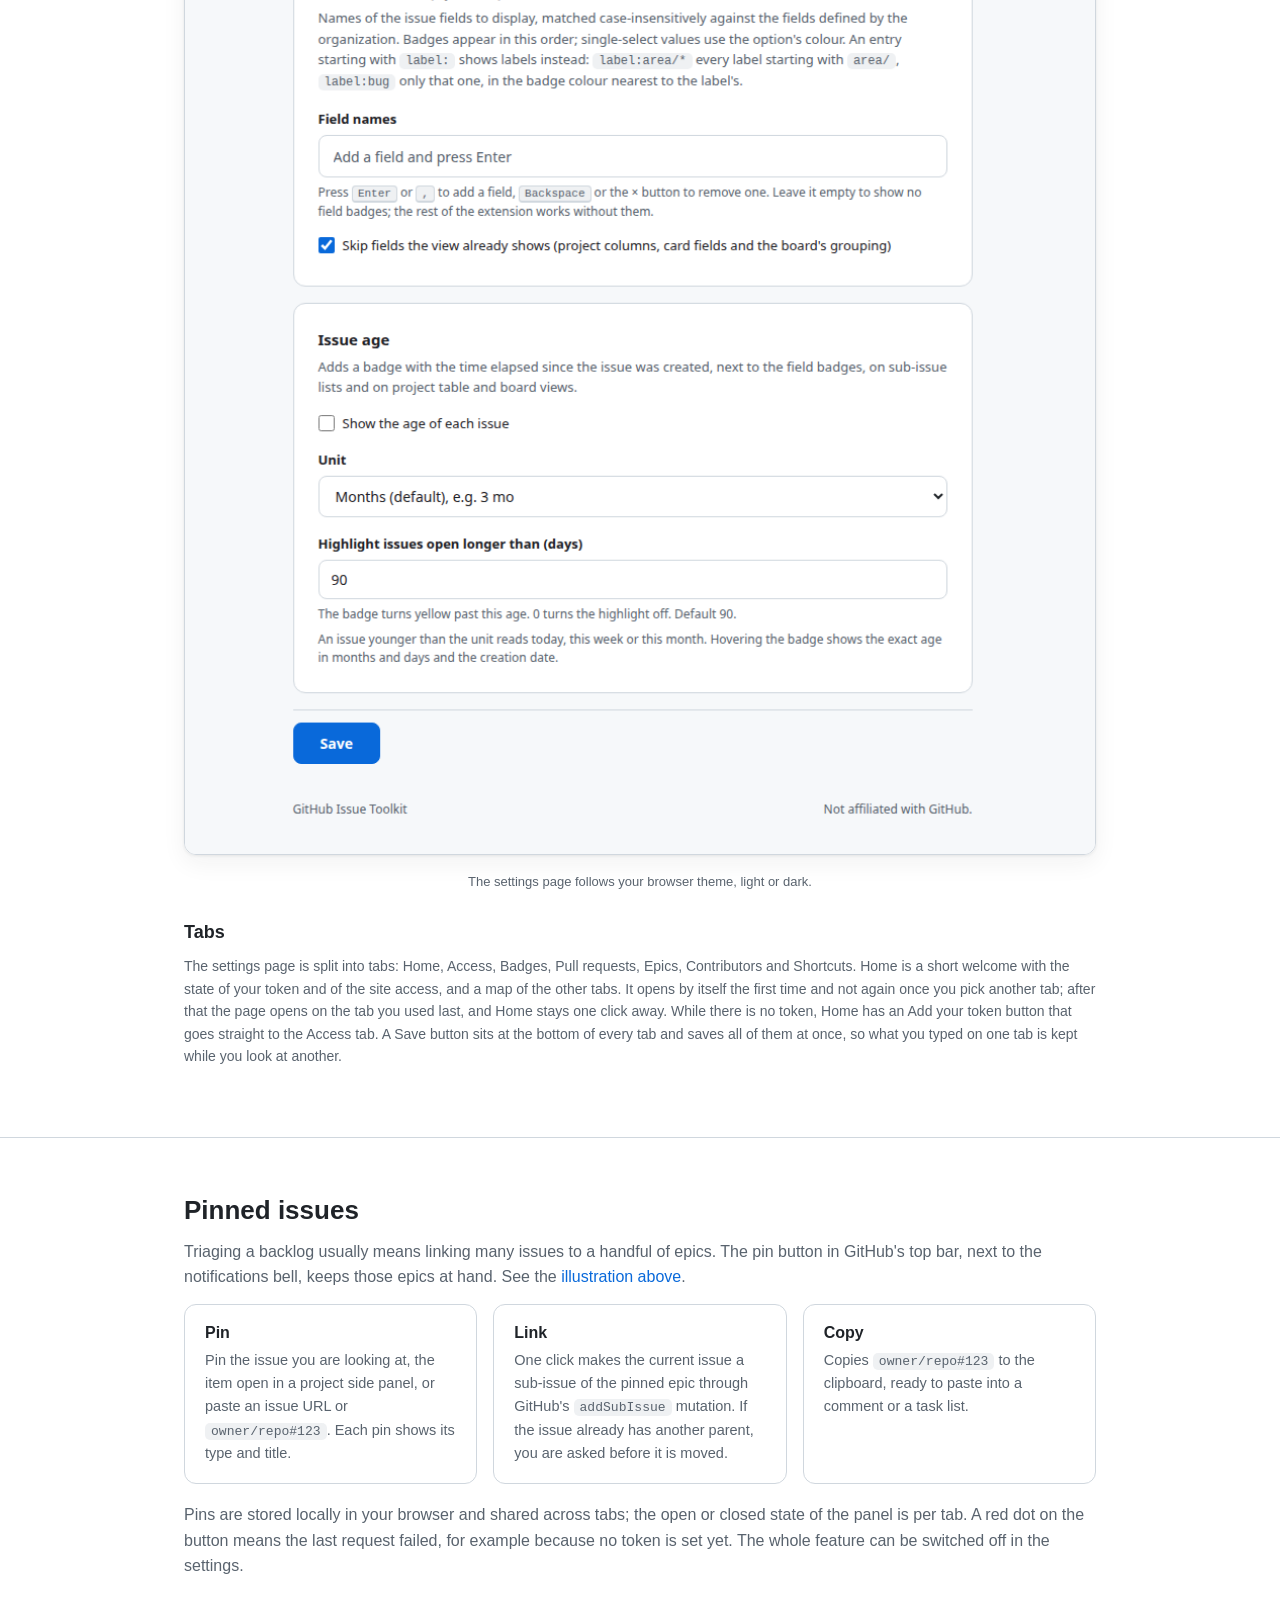
==== commit 20825fc4: "feat(load): let the contributor button stand in for github's own label The contributor button and Gi" ====
--- a/docs/index.html
+++ b/docs/index.html
@@ -495,7 +495,7 @@
         <div class="card"><h3>Issue age, if you want it</h3><p>An optional gray badge shows how long ago each issue was created, in months, weeks or days, and turns yellow once an issue has been open longer than a threshold you set, 90 days by default. An issue younger than the unit reads today, this week or this month. Off by default, one checkbox in the settings.</p></div>
         <div class="card"><h3>Progress that matches the view</h3><p>On a Projects table grouped by parent issue, GitHub's sub-issue progress counts every sub-issue, filtered out or not. An optional replacement counts only the ones inside the scope the view is narrowed to, a release for example, with one field or several, and counts a sub-issue as done when a field has the value you choose or when it is closed. The scope shows as tags: <code>12 / 18 done</code> followed by <code>release:2.1</code>.</p></div>
         <div class="card"><h3>Pull request badges</h3><p>On the pull request list and on Projects views that contain pull requests: whether the author is a first-time contributor, external, a contributor, a collaborator, a member or a bot, plus optional badges for forks, size and merge state.</p></div>
-        <div class="card"><h3>Who they are to you</h3><p>A button after a username on an issue or pull request says whether that person is a member of the organization, or else new to it, on a first pull request here, returning or a regular, and a count appears when they already hold more than your limit. Pressing it opens the open, merged and closed pull requests and the assigned issues for the repository and for the organization. A member of the organization shows <em>Member</em> in place of the button by default, with GitHub's own Member label beside it hidden so it is not said twice, and a choice in the settings can leave members out altogether or give them a button like anyone else. Everything else waits until you press the button. Off by default.</p></div>
+        <div class="card"><h3>Who they are to you</h3><p>A button after a username on an issue or pull request says whether that person is a member of the organization, or else new to it, on a first pull request here, returning or a regular, and a count appears when they already hold more than your limit. Pressing it opens the open, merged and closed pull requests and the assigned issues for the repository and for the organization. A member of the organization shows <em>Member</em> in place of the button by default, with GitHub's own label beside the name hidden so it is not said twice, and a choice in the settings can leave members out altogether or give them a button like anyone else. Everything else waits until you press the button. Off by default.</p></div>
         <div class="card"><h3>What they have done for you</h3><p>On a person's profile, a panel for each organization you name, in its colours, with the pull requests they have open and merged, what they reviewed, the issues they opened and are assigned, and whether they are a member. Read once when the profile opens. Off by default.</p></div>
         <div class="card"><h3>Tidy up the requests</h3><p>On an assigned issue, the comments asking to be assigned are listed with the giveaway words highlighted, apart from the assignee's own, so you can mark the stale ones as outdated in one go, with an Undo. Off by default.</p></div>
         <div class="card"><h3>Everything a pull request touches</h3><p>On a pull request, a box above its header names the issue it closes and lists the issues and pull requests connected to it: what its description says it closes, is related to or is a counterpart of, the other pull requests on the same issues, and what mentions it. Off in the settings if you do not want it.</p></div>
@@ -603,7 +603,7 @@
 
 
       <h3 style="margin-top:28px">Contributor load</h3>
-      <p class="muted" style="font-size:14px">A button after a username in the header of an issue, a pull request or a comment. A name in a timeline event or written in the text of a comment, an @mention, stays plain. It reads <em>Contributor</em> until pressed and shows a turning ring while it looks the person up, then becomes their status: <em>Member</em> for someone in the organization, otherwise <em>New contributor</em> with no merged pull request in the organization, <em>First PR here</em> with some elsewhere but none in this repository, <em>Returning</em> and, from the number you set (5 by default), <em>Regular</em>. Above the assigned limit an amber count is added, reading assigned over open pull requests, and it fills in when that second number is zero. Pressing the button opens the numbers for the repository and the organization, in sections for pull requests and issues, each a link to the matching search, and the open issues the person holds, two in view and the rest below a scroll, each carrying the pull request that closes it when there is one. Whether a person belongs to the organization is the one exception: it is asked for every name on the page in a shared request, so members are marked at once, and a setting turns that off. Another optional setting reads the author on its own when an issue opens.</p>
+      <p class="muted" style="font-size:14px">A button after a username in the header of an issue, a pull request or a comment. A name in a timeline event or written in the text of a comment, an @mention, stays plain. Until pressed it reads what GitHub says about the person in that header, <em>Contributor</em> or <em>First-time contributor</em> for example, and <em>Contributor</em> when GitHub says nothing, with GitHub's own label at the right of the header hidden so it is not said twice. It shows a turning ring while it looks the person up, then becomes their status: <em>Member</em> for someone in the organization, otherwise <em>New contributor</em> with no merged pull request in the organization, <em>First PR here</em> with some elsewhere but none in this repository, <em>Returning</em> and, from the number you set (5 by default), <em>Regular</em>. Above the assigned limit an amber count is added, reading assigned over open pull requests, and it fills in when that second number is zero. Pressing the button opens the numbers for the repository and the organization, in sections for pull requests and issues, each a link to the matching search, and the open issues the person holds, two in view and the rest below a scroll, each carrying the pull request that closes it when there is one. Whether a person belongs to the organization is the one exception: it is asked for every name on the page in a shared request, so members are marked at once, and a setting turns that off. Another optional setting reads the author on its own when an issue opens.</p>
       <div class="panel gh-card mock-load" id="ex-load" style="max-width:700px;padding:14px 16px">
         <div class="cmt"><span class="av"></span><span class="who">t-nakamura</span><span class="ld ld-g">First PR here</span><span class="when">3 hours ago</span><span class="said">I would like to take this one.</span></div>
         <div class="cmt"><span class="av"></span><span class="who">priya-s</span><span class="ld ld-m">Member</span><span class="when">2 hours ago</span><span class="said">Can you assign this to me?</span></div>
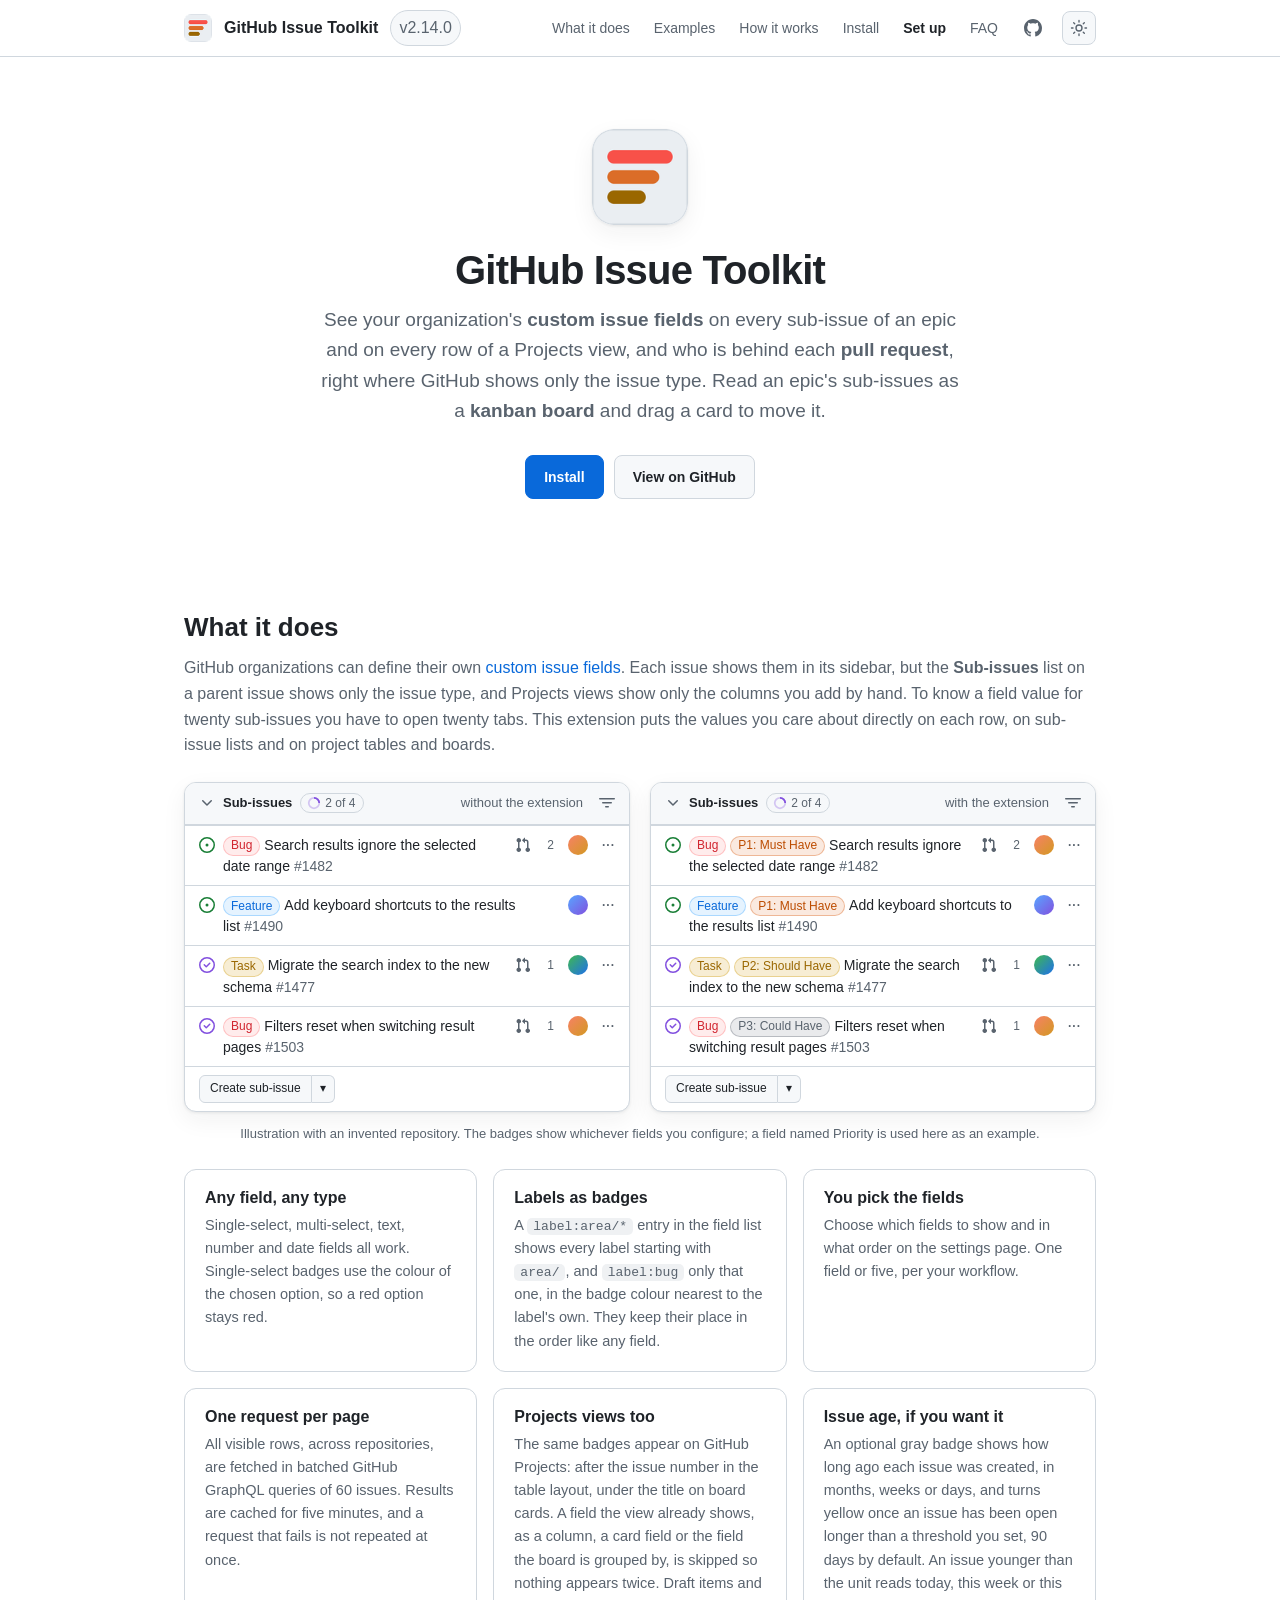
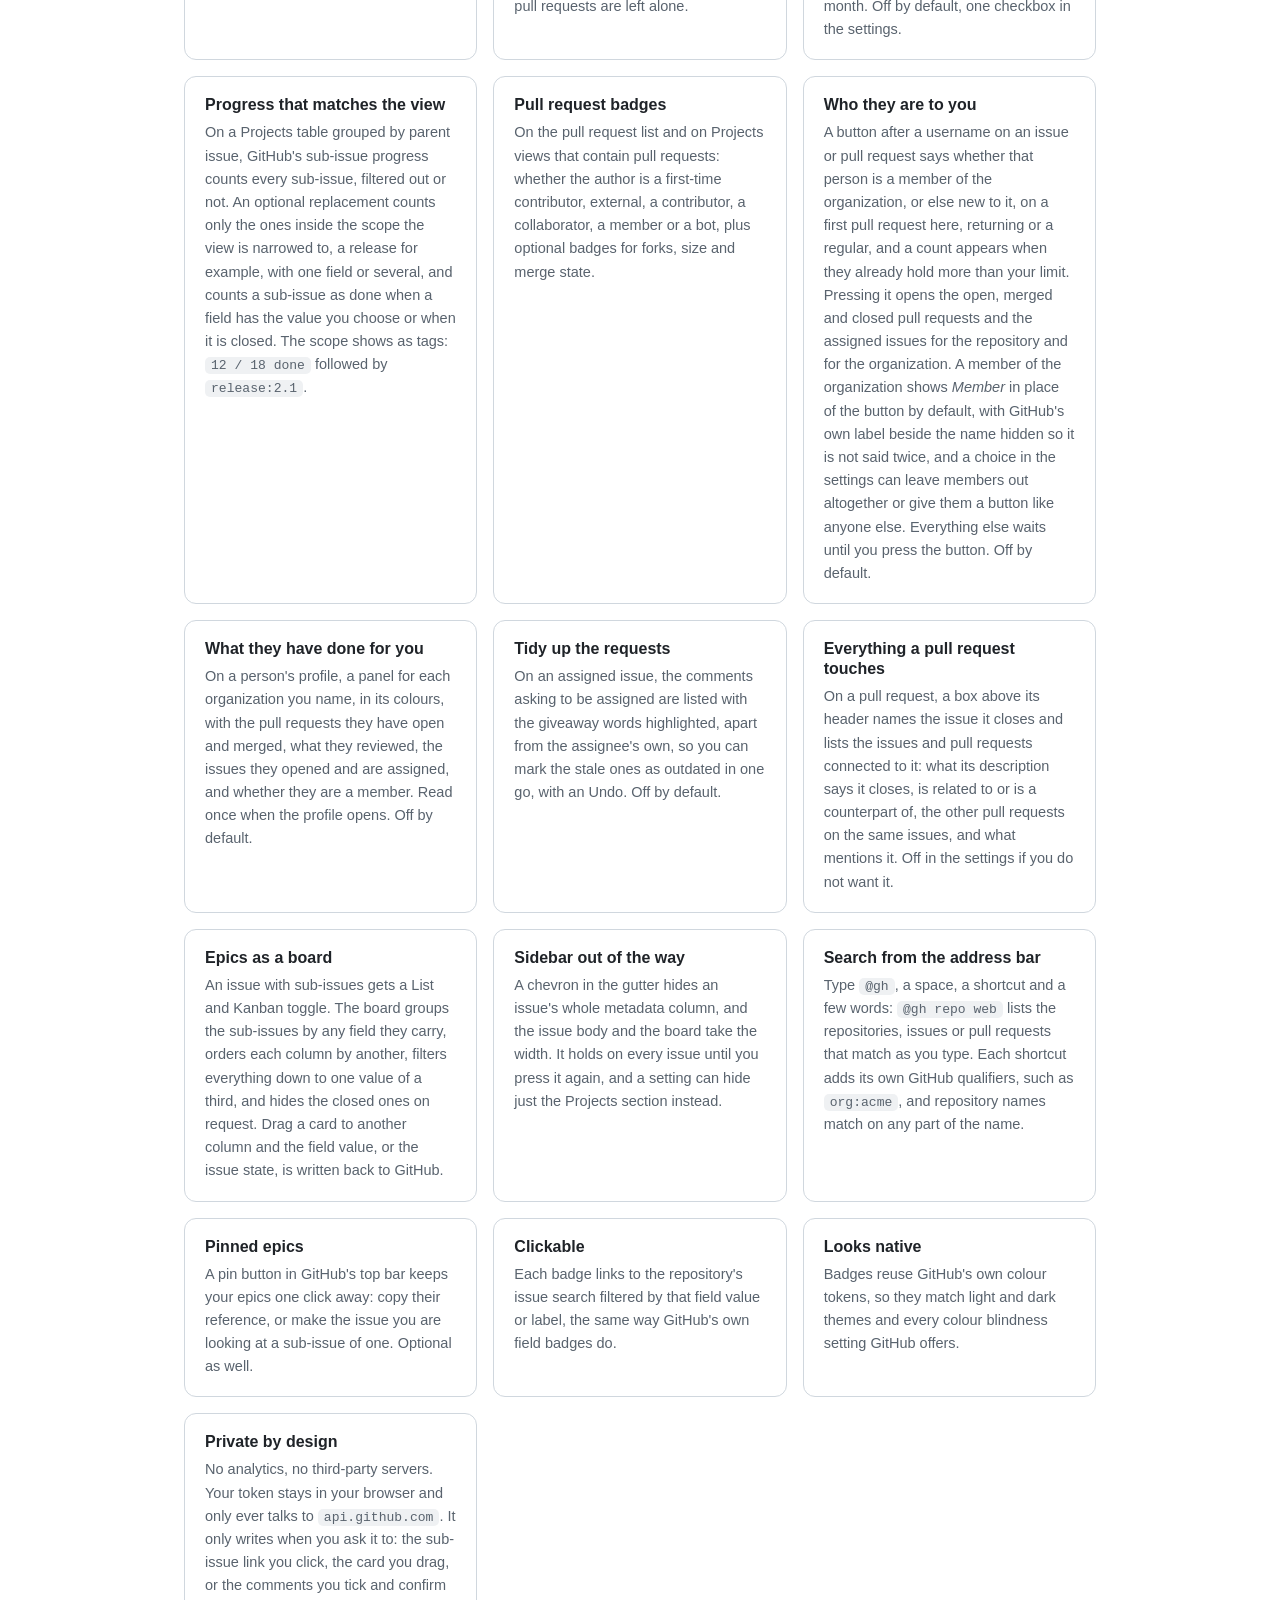
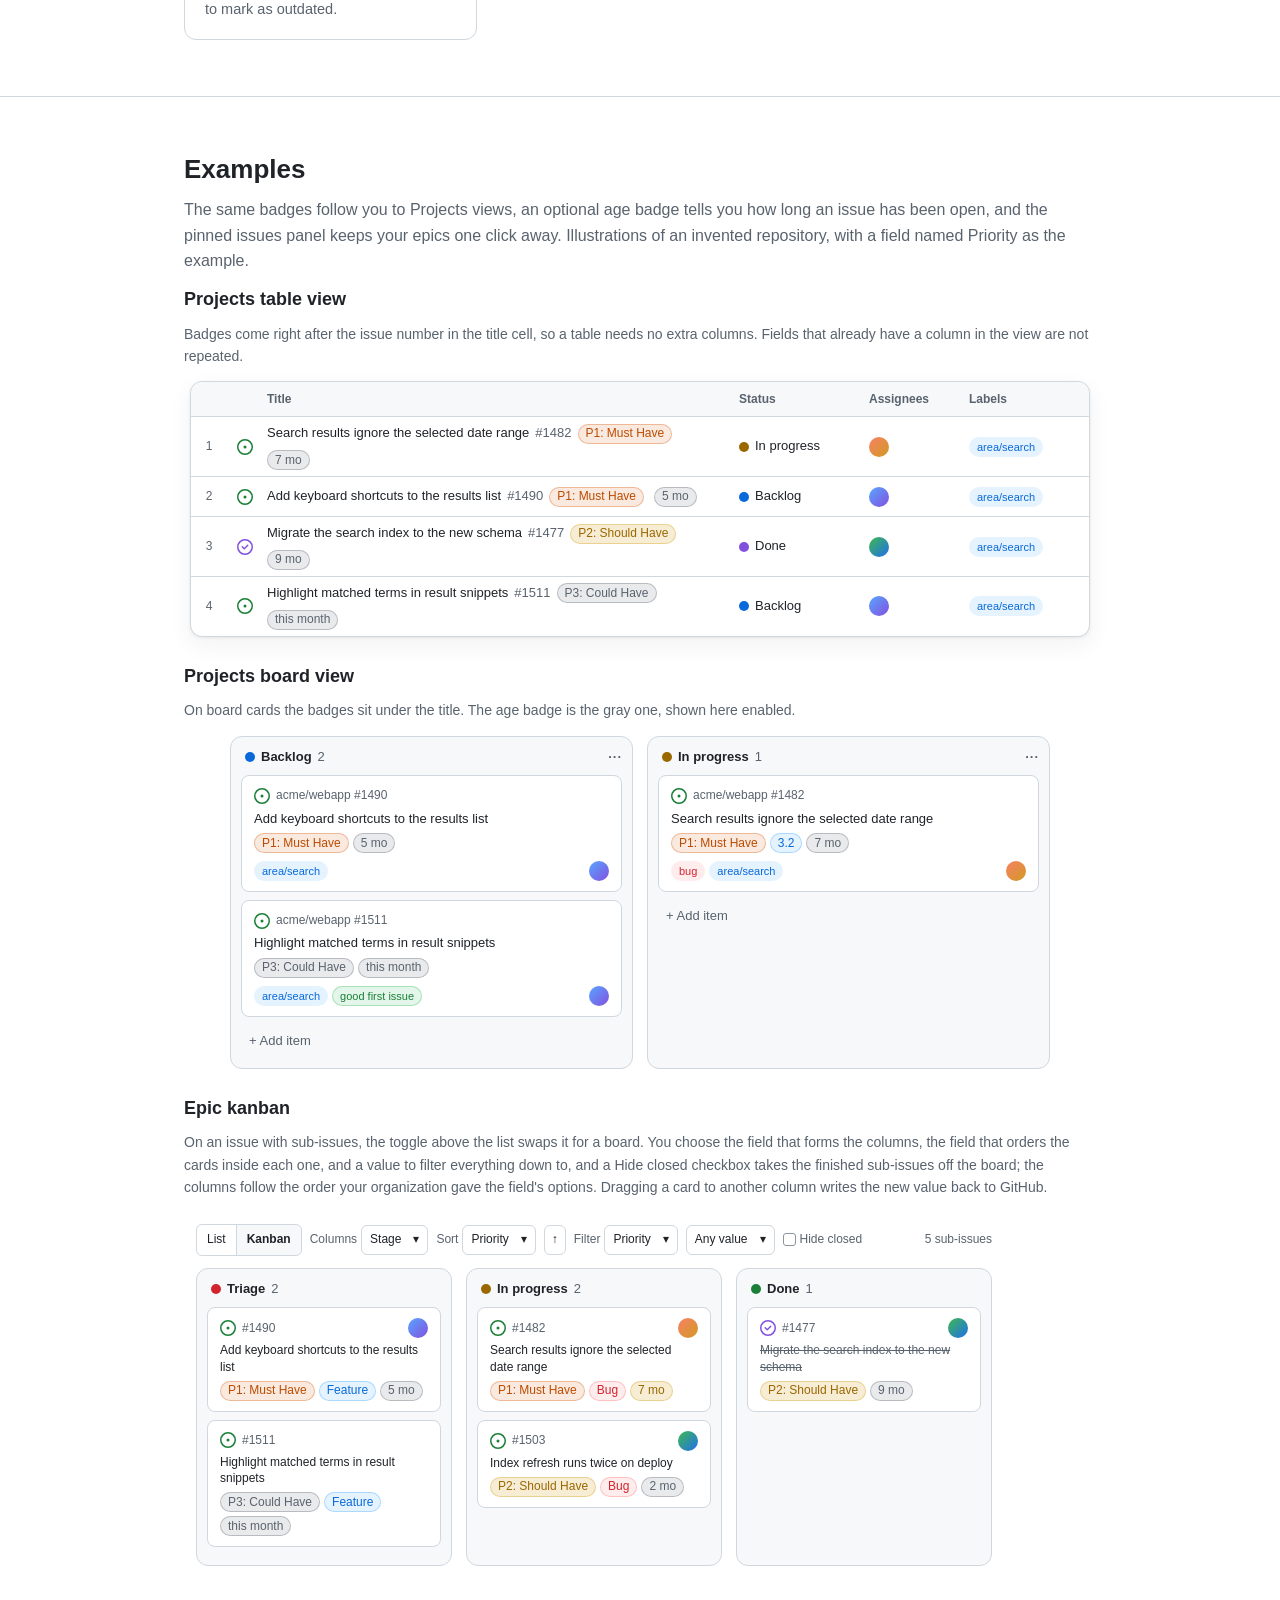
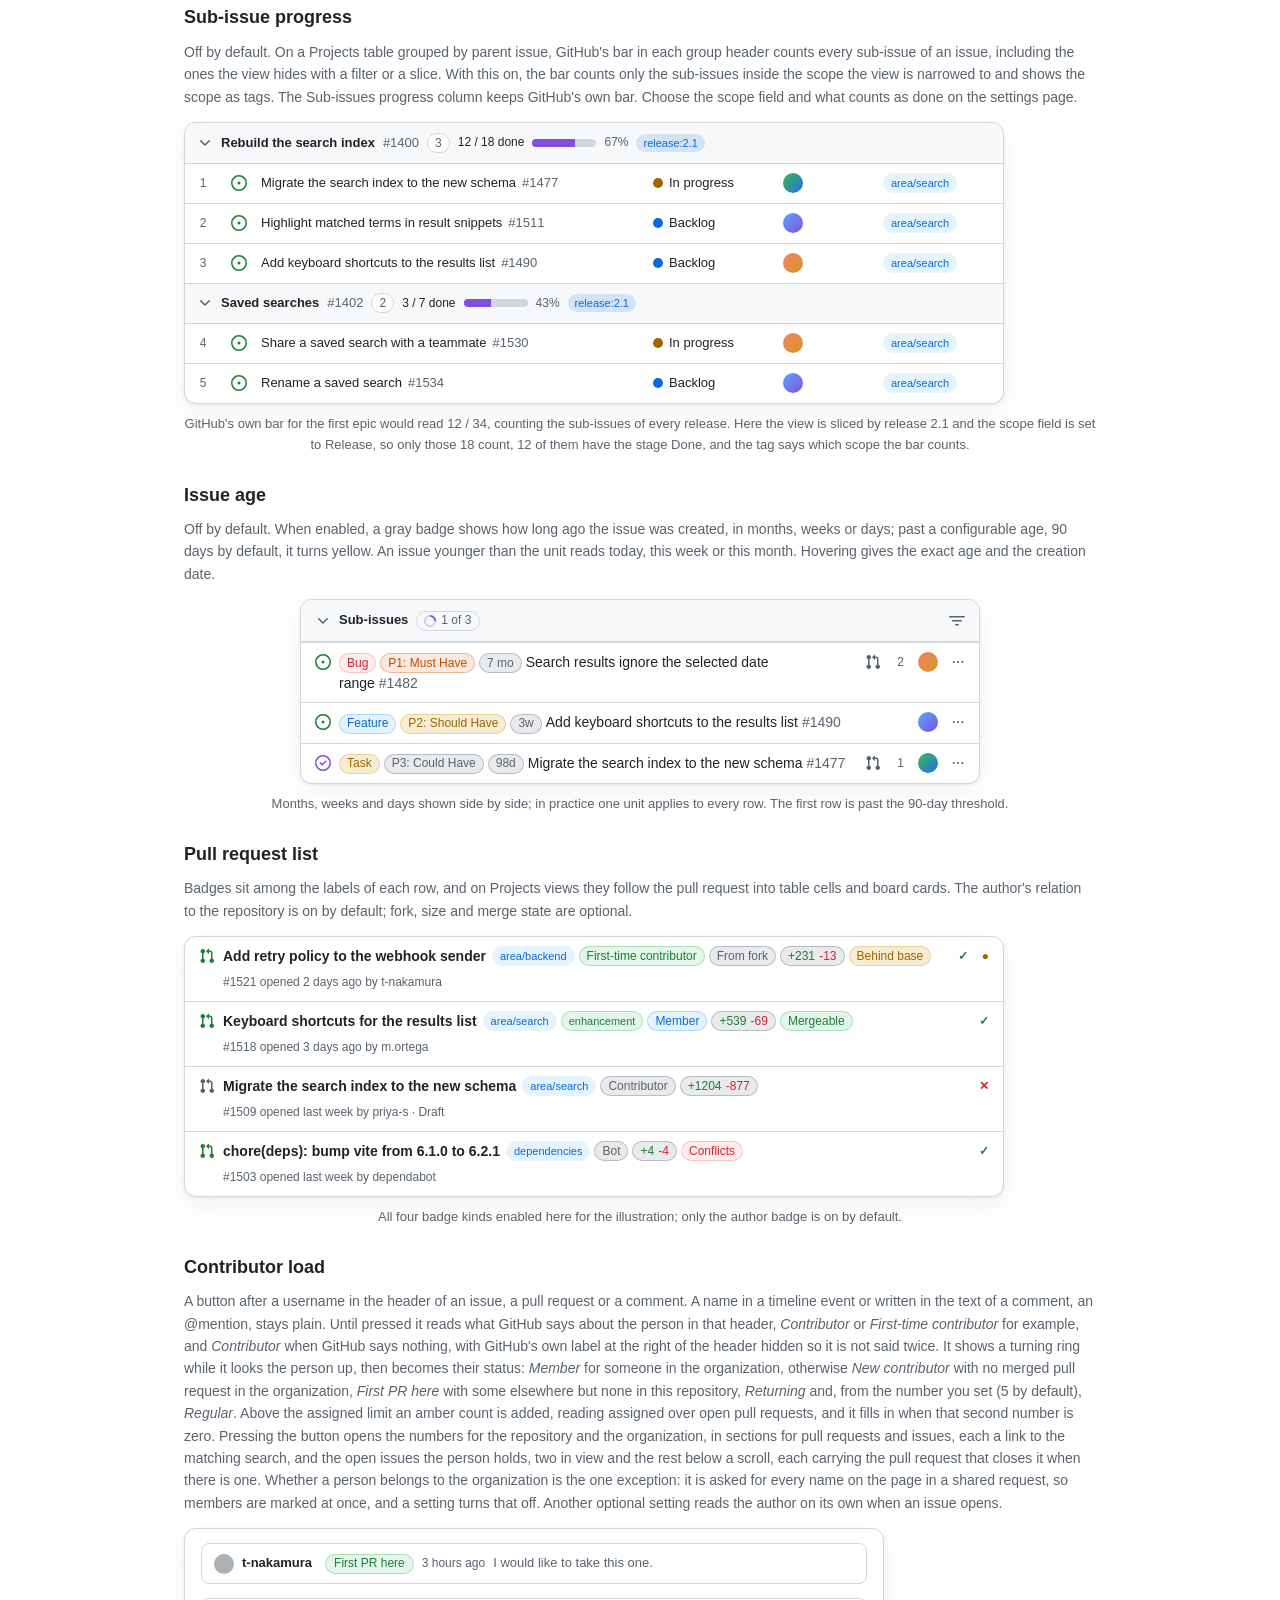
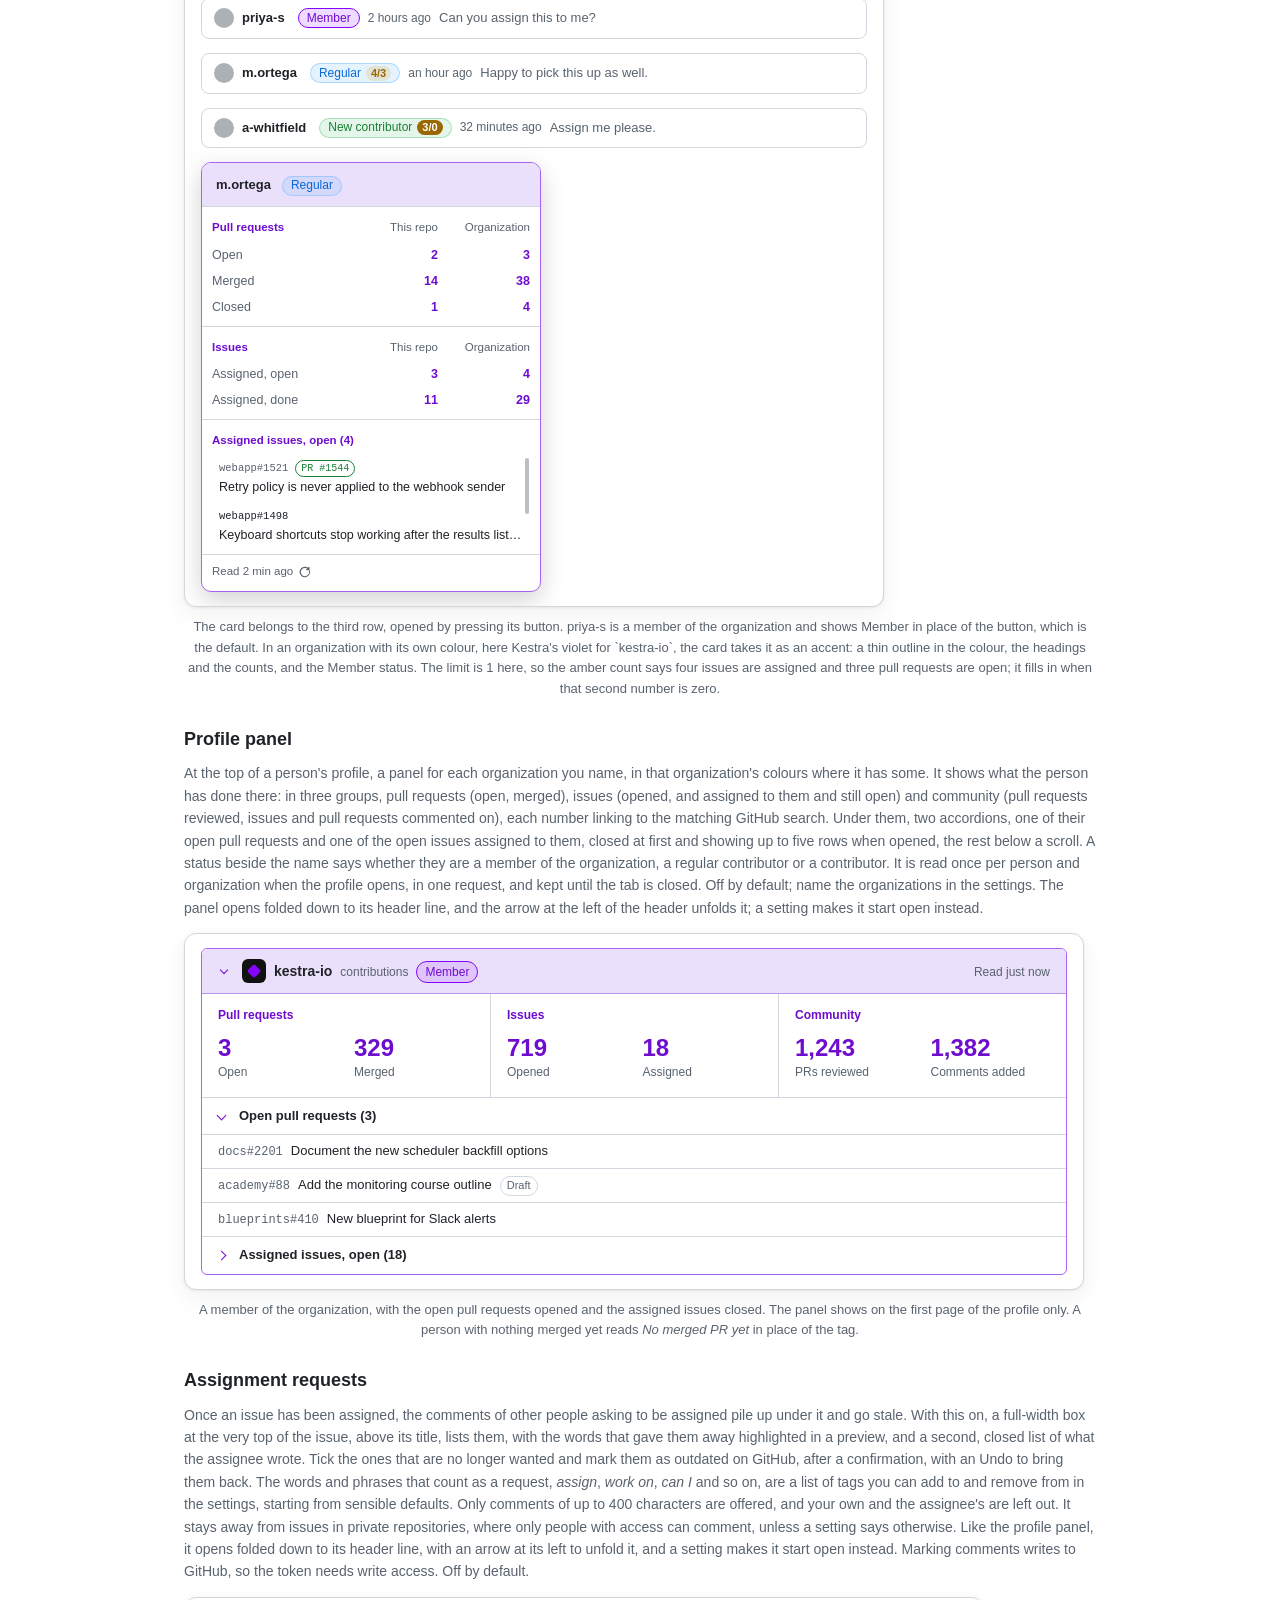
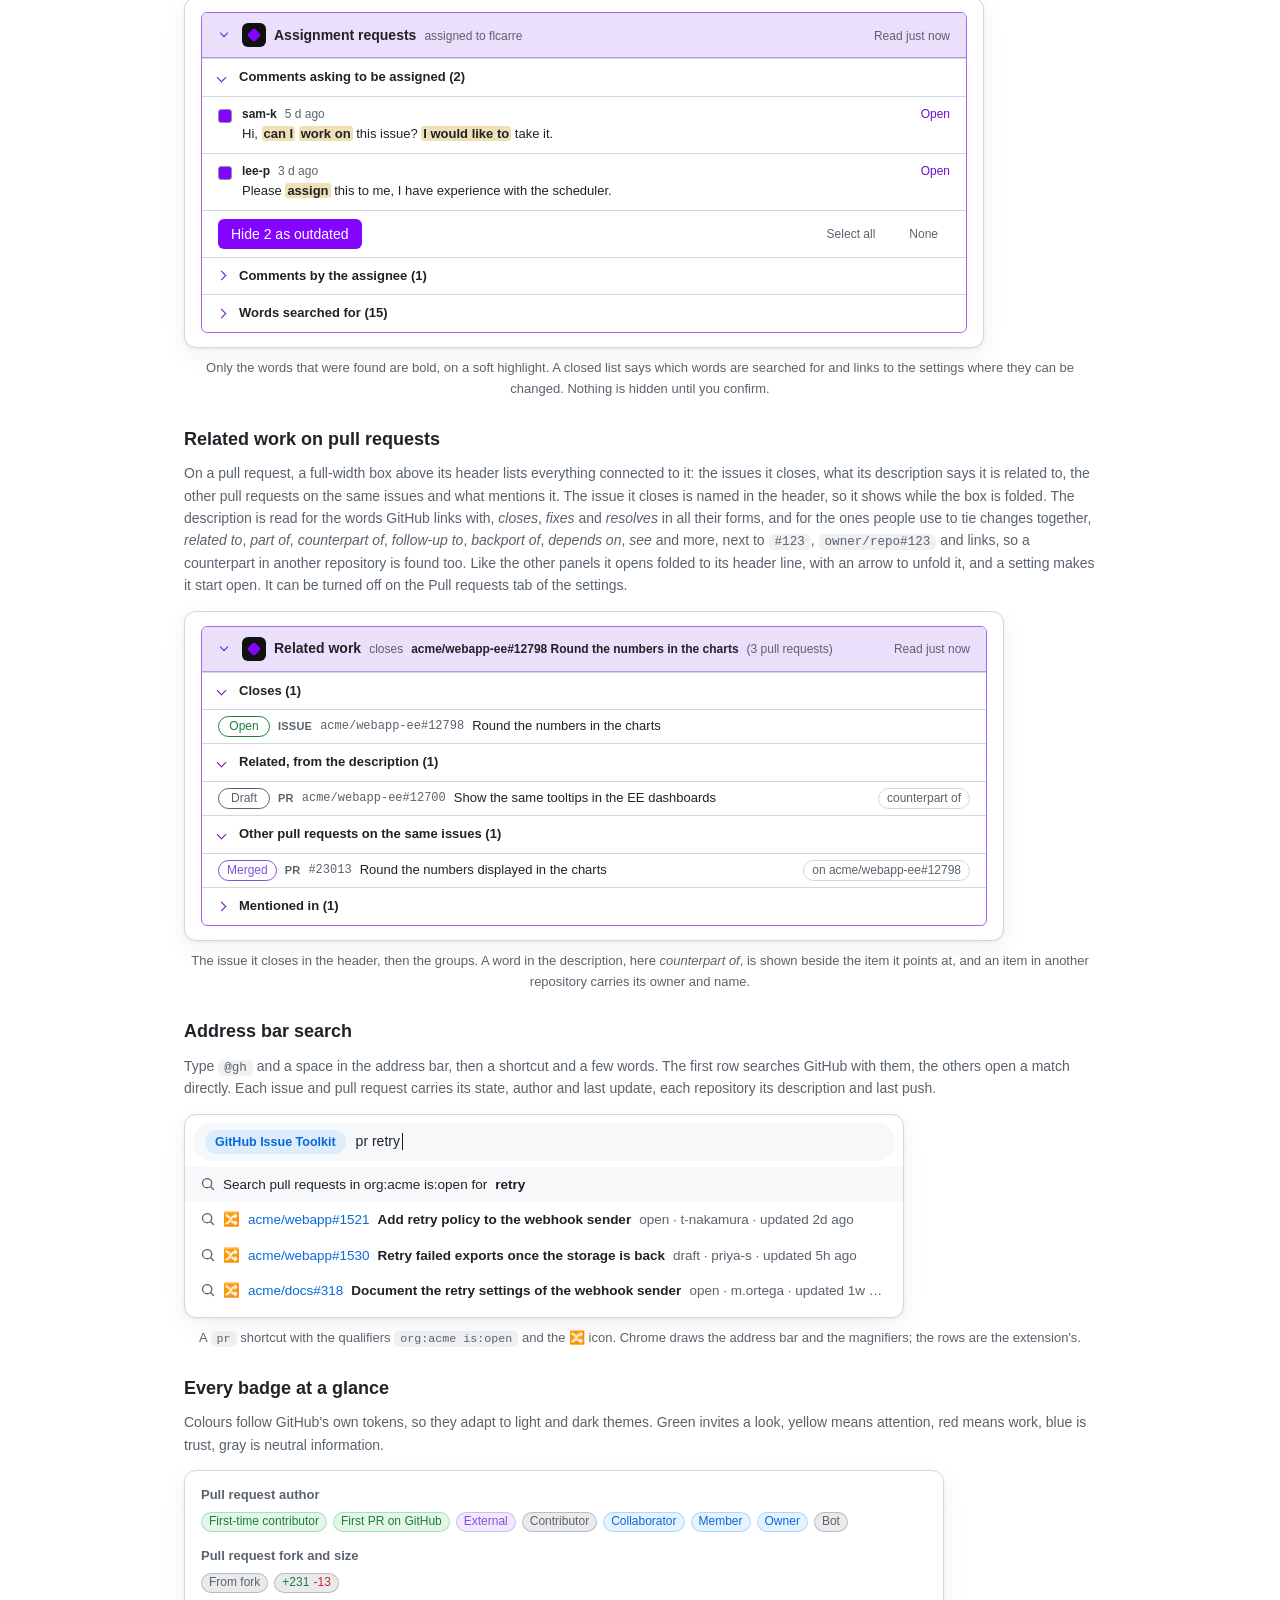
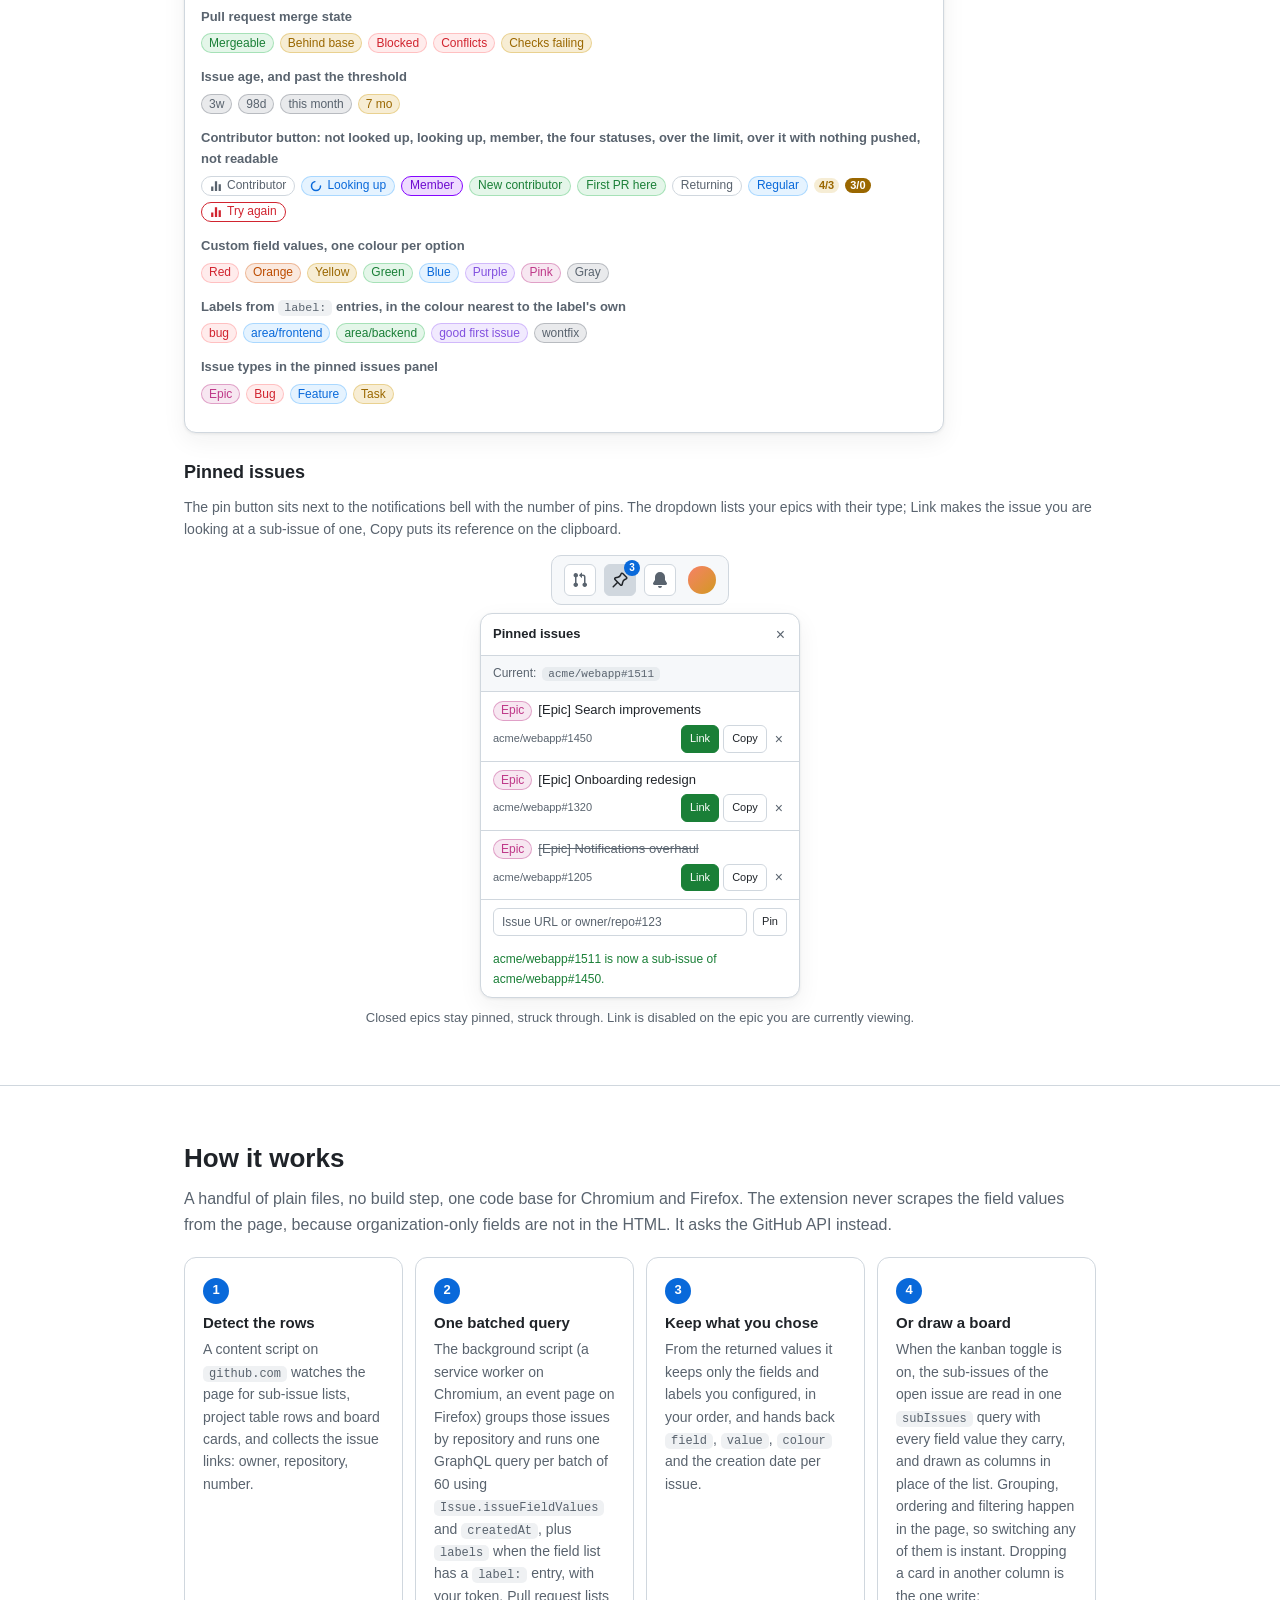
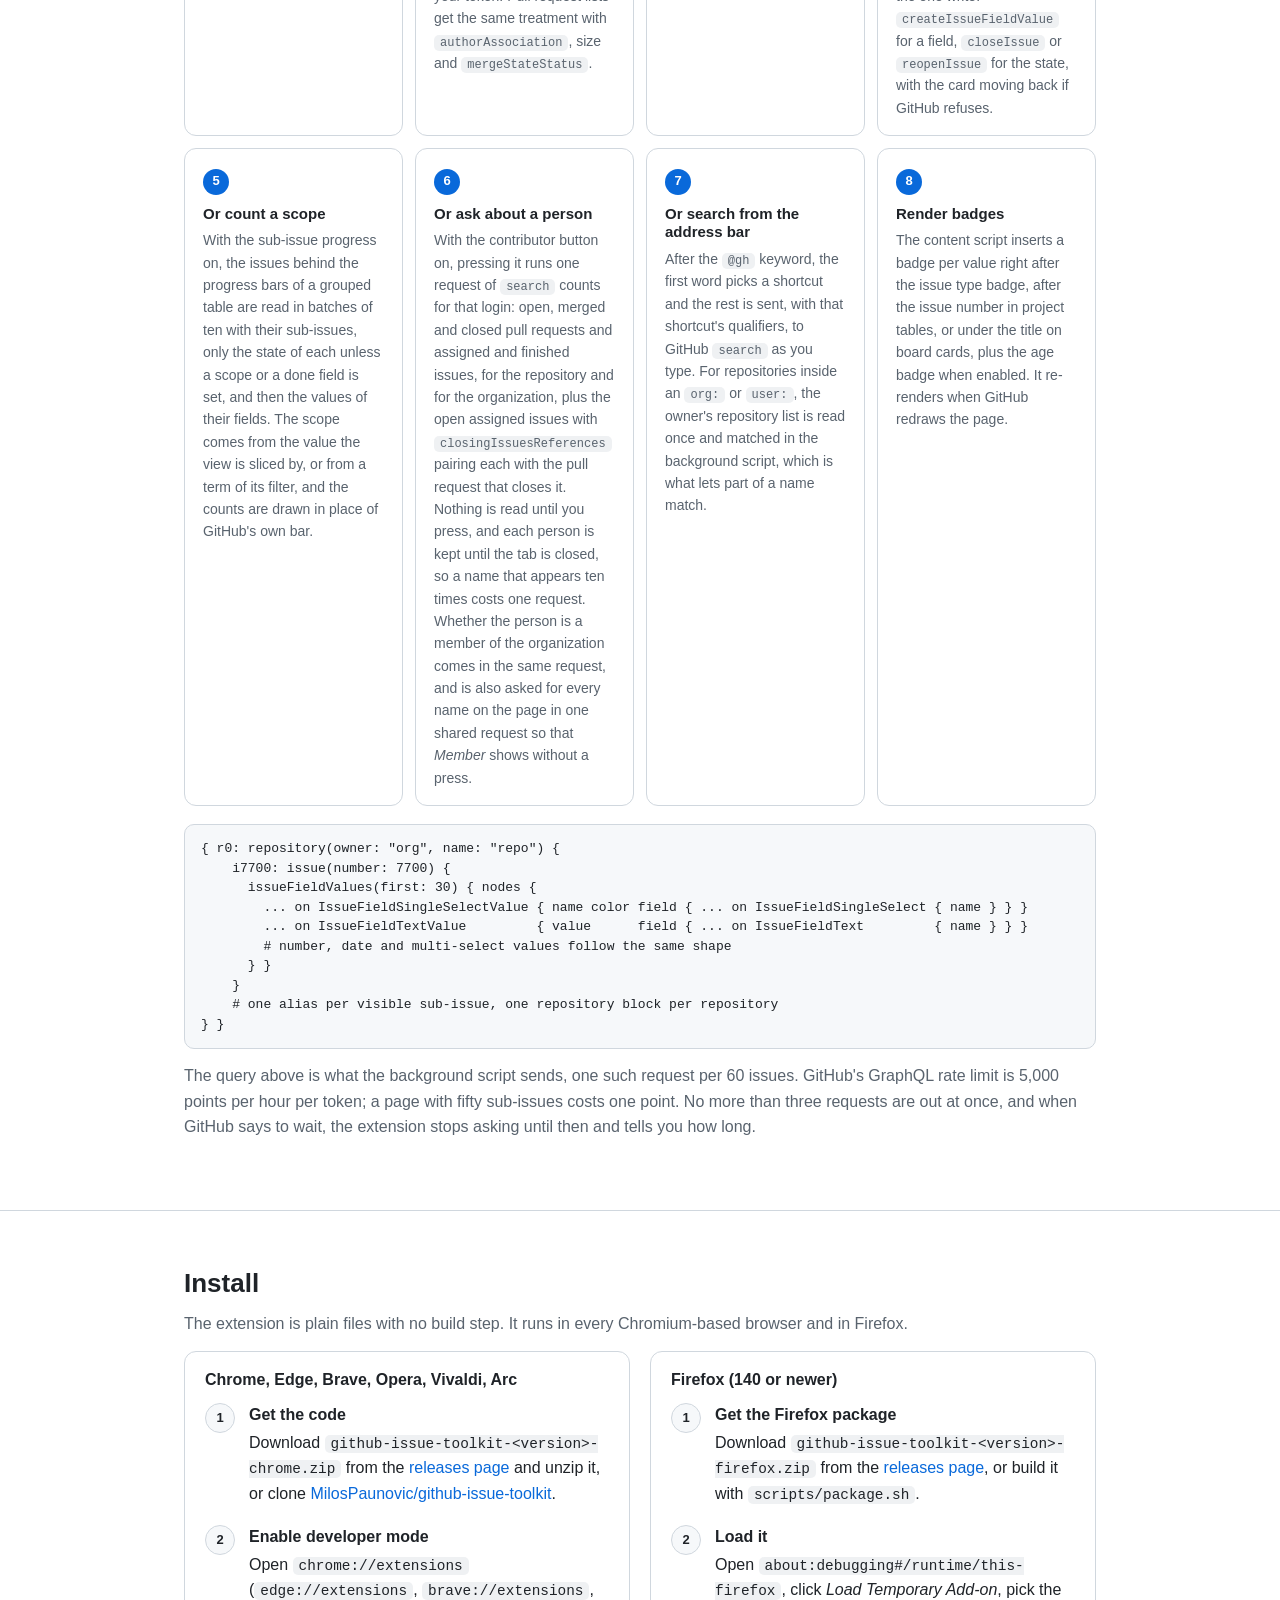
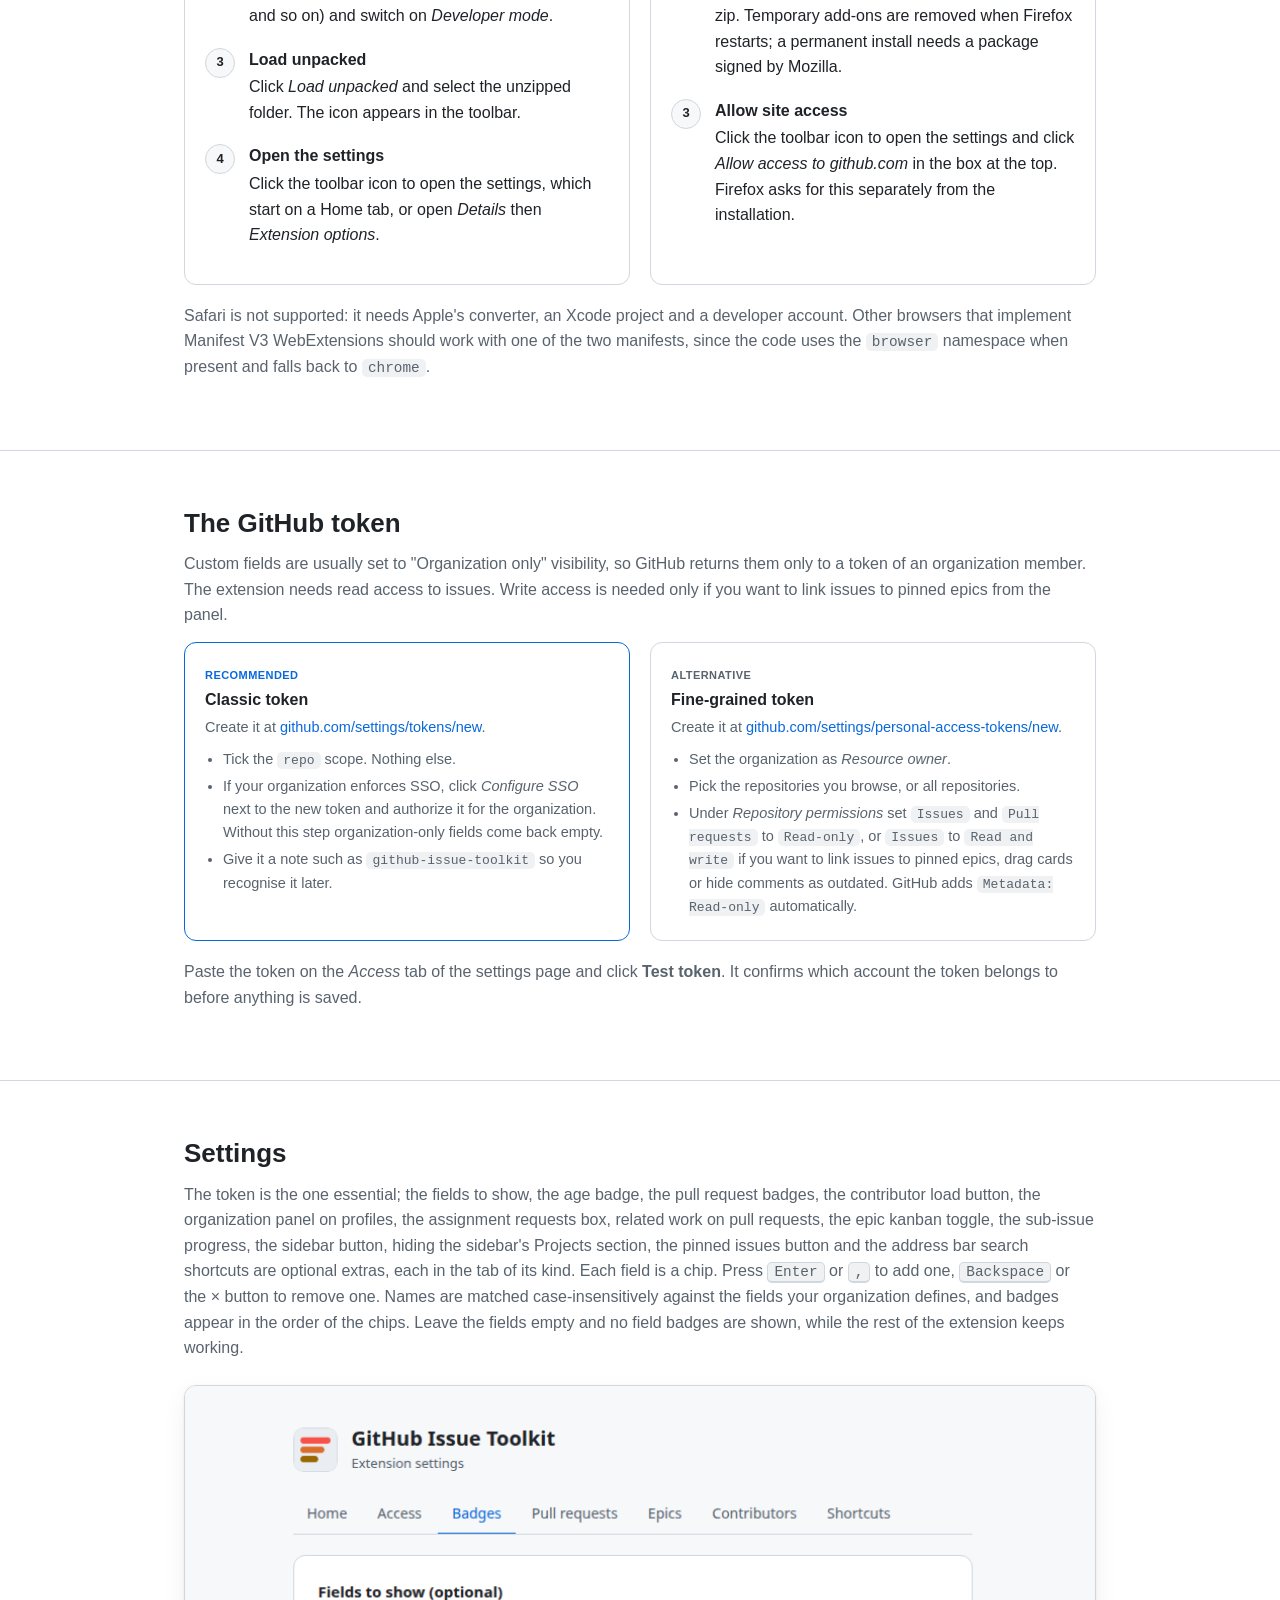
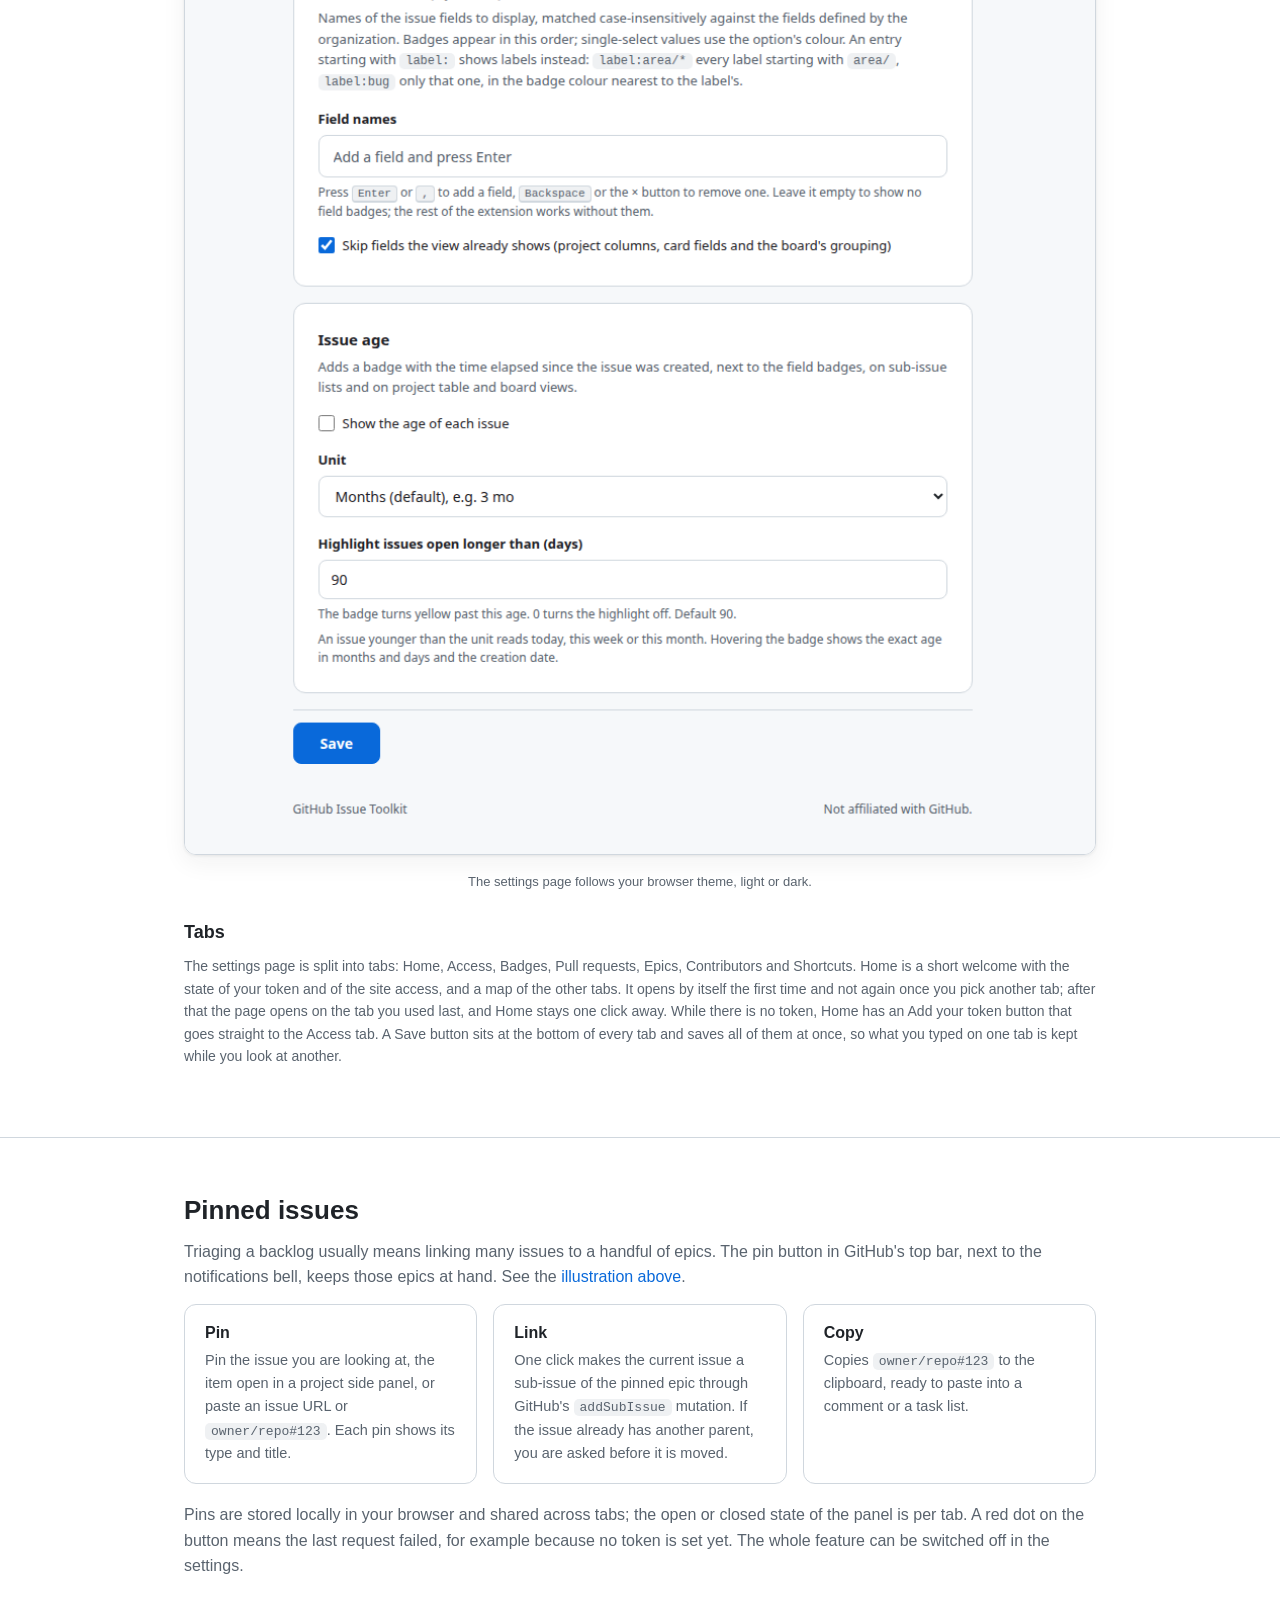
==== commit ef294b37: "chore: release the contributor button standing in for github's own label Release the change that let" ====
--- a/docs/index.html
+++ b/docs/index.html
@@ -427,7 +427,7 @@
       <img class="only-dark" src="icon-dark-48.png" alt="">
       <img class="only-light" src="icon-light-48.png" alt="">
       <a class="brand" href="#top">GitHub Issue Toolkit</a>
-      <a class="version" id="version" href="https://github.com/MilosPaunovic/github-issue-toolkit/releases/latest" title="Latest release">v2.13.0</a>
+      <a class="version" id="version" href="https://github.com/MilosPaunovic/github-issue-toolkit/releases/latest" title="Latest release">v2.14.0</a>
       <div class="links" id="site-menu">
         <a class="link" href="#what">What it does</a>
         <a class="link" href="#examples">Examples</a>
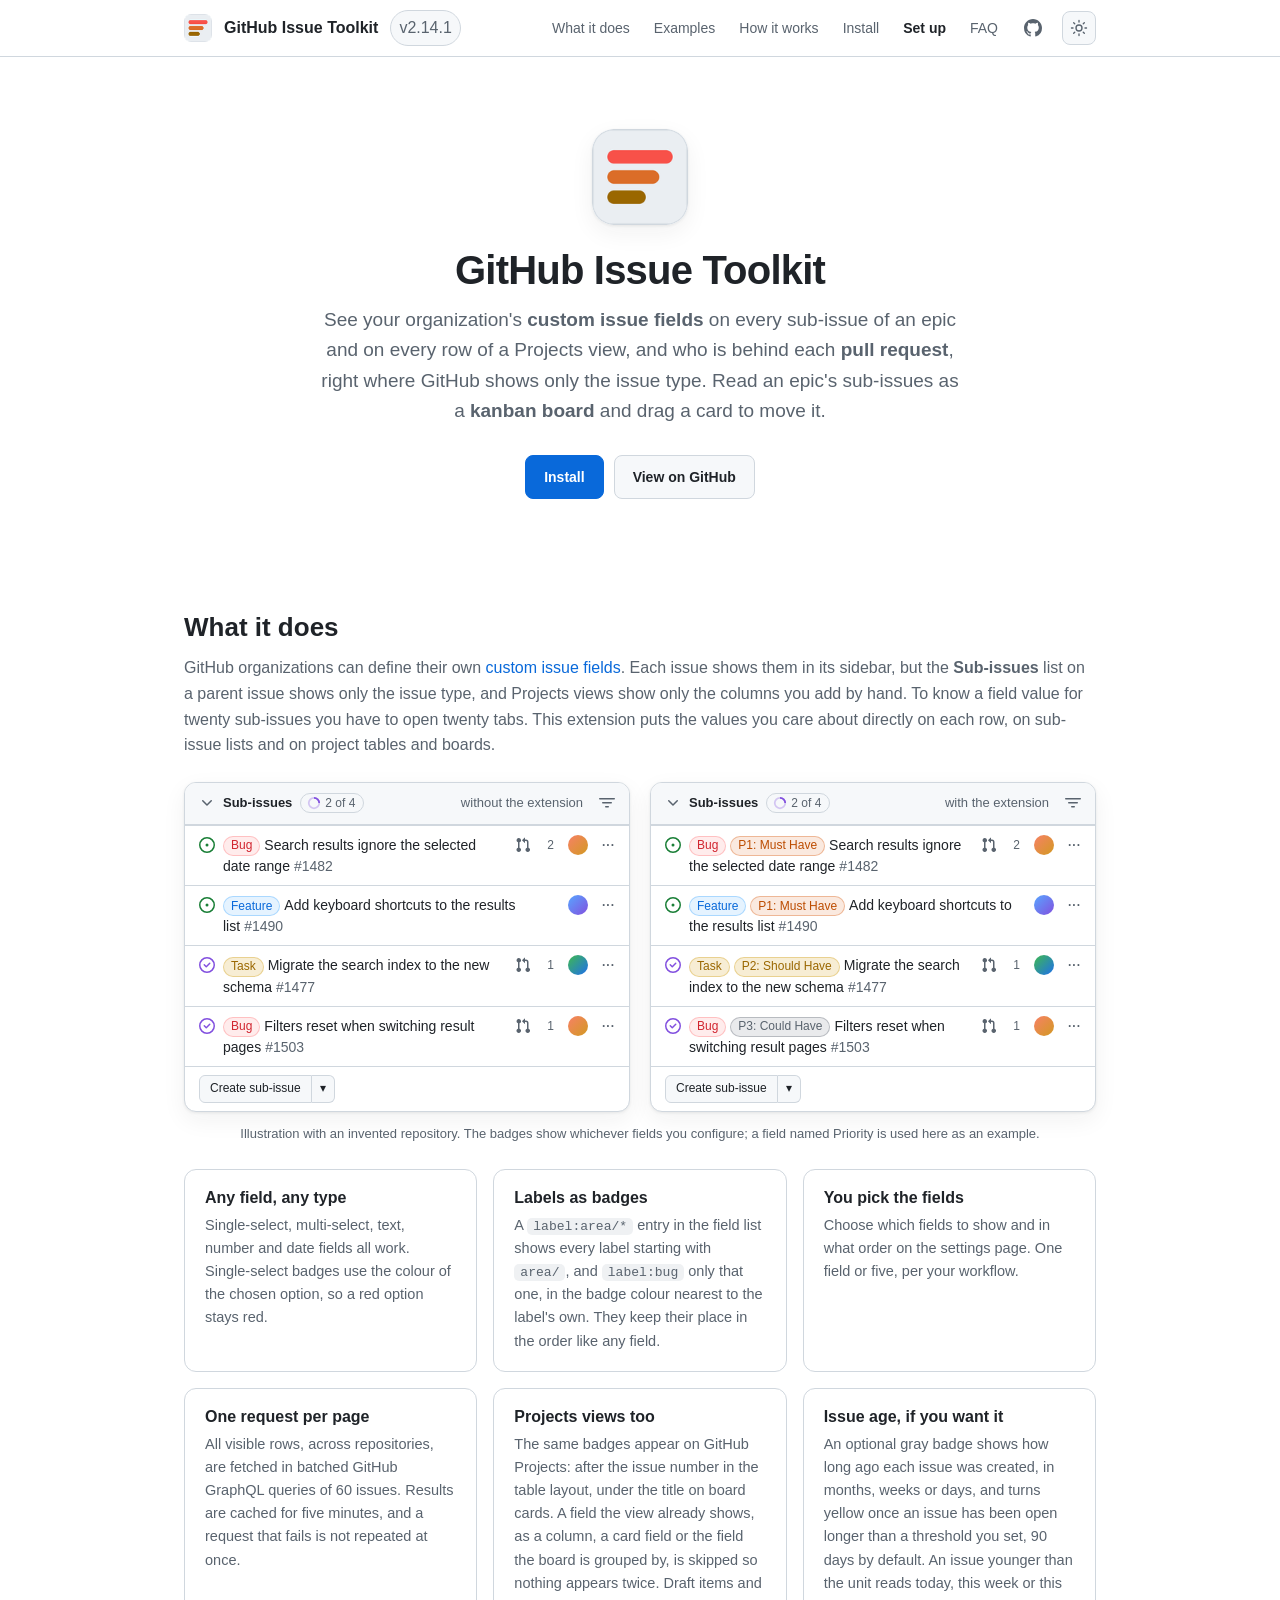
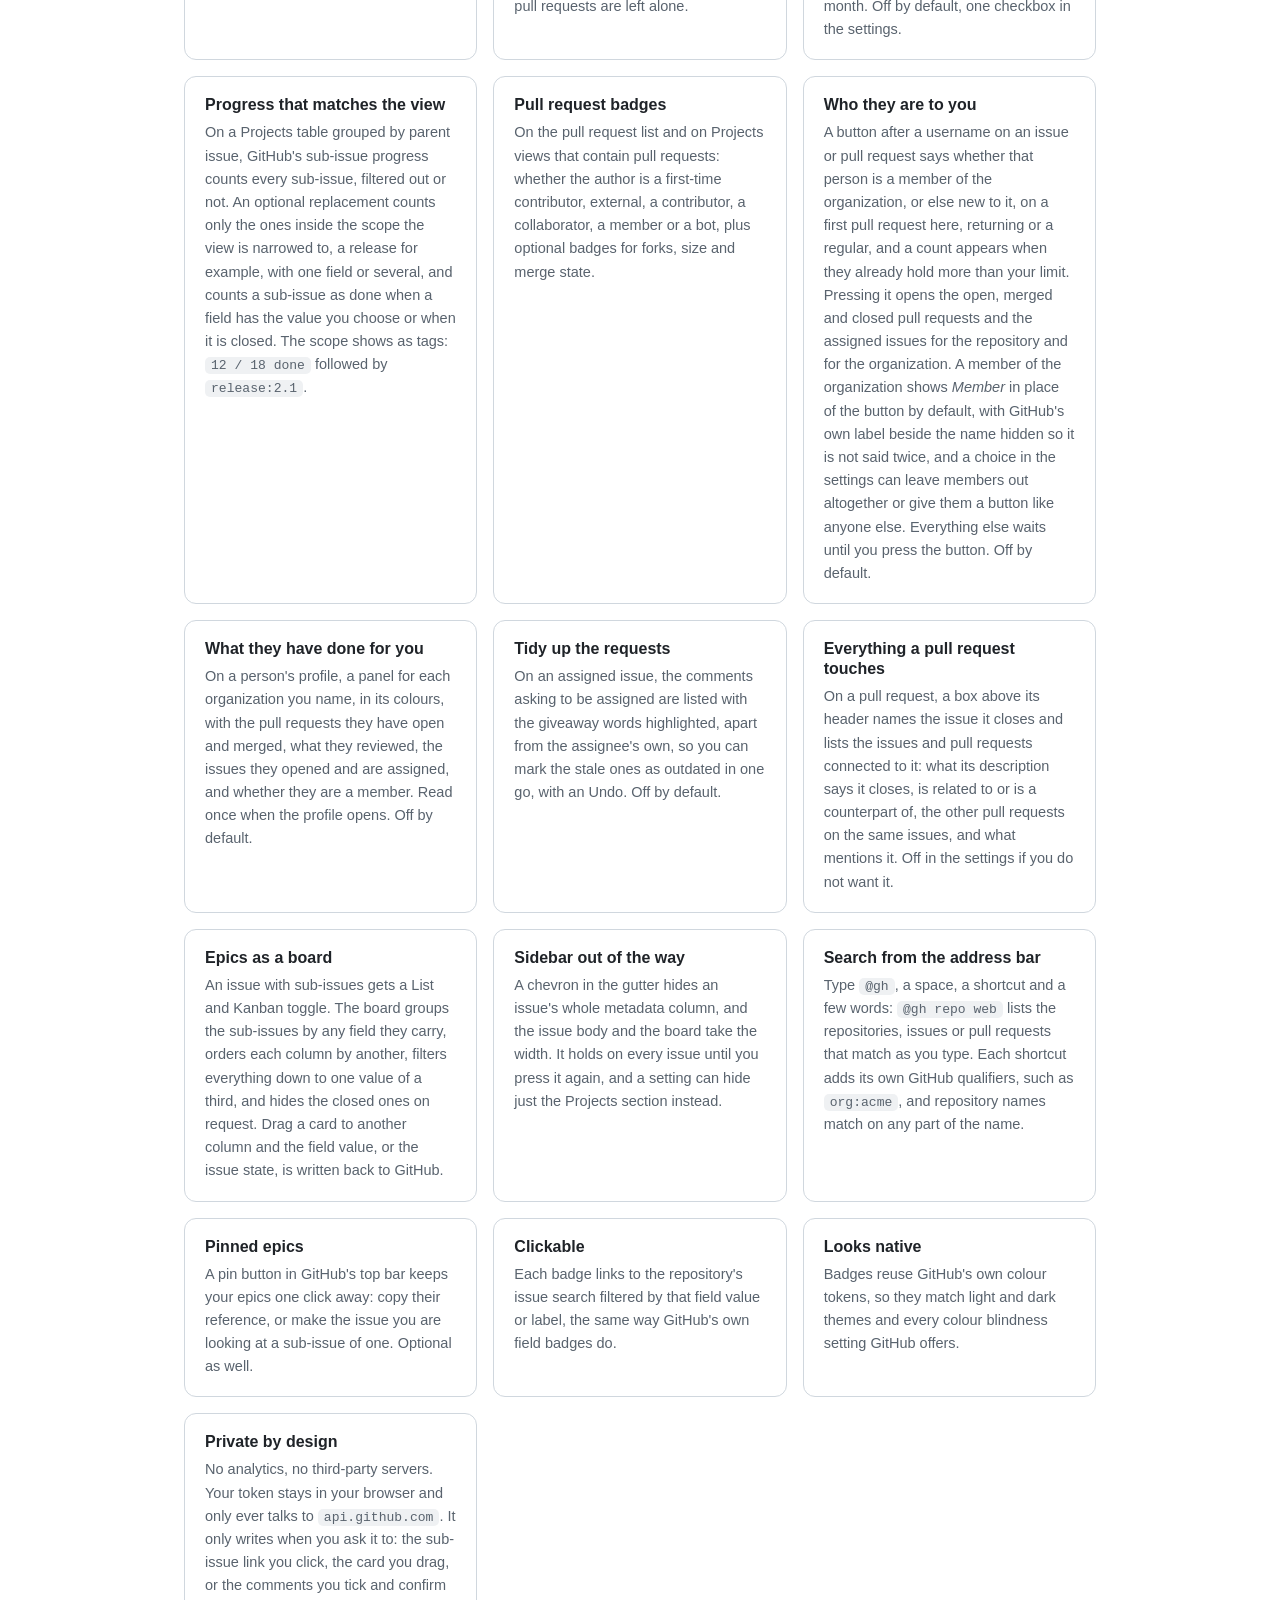
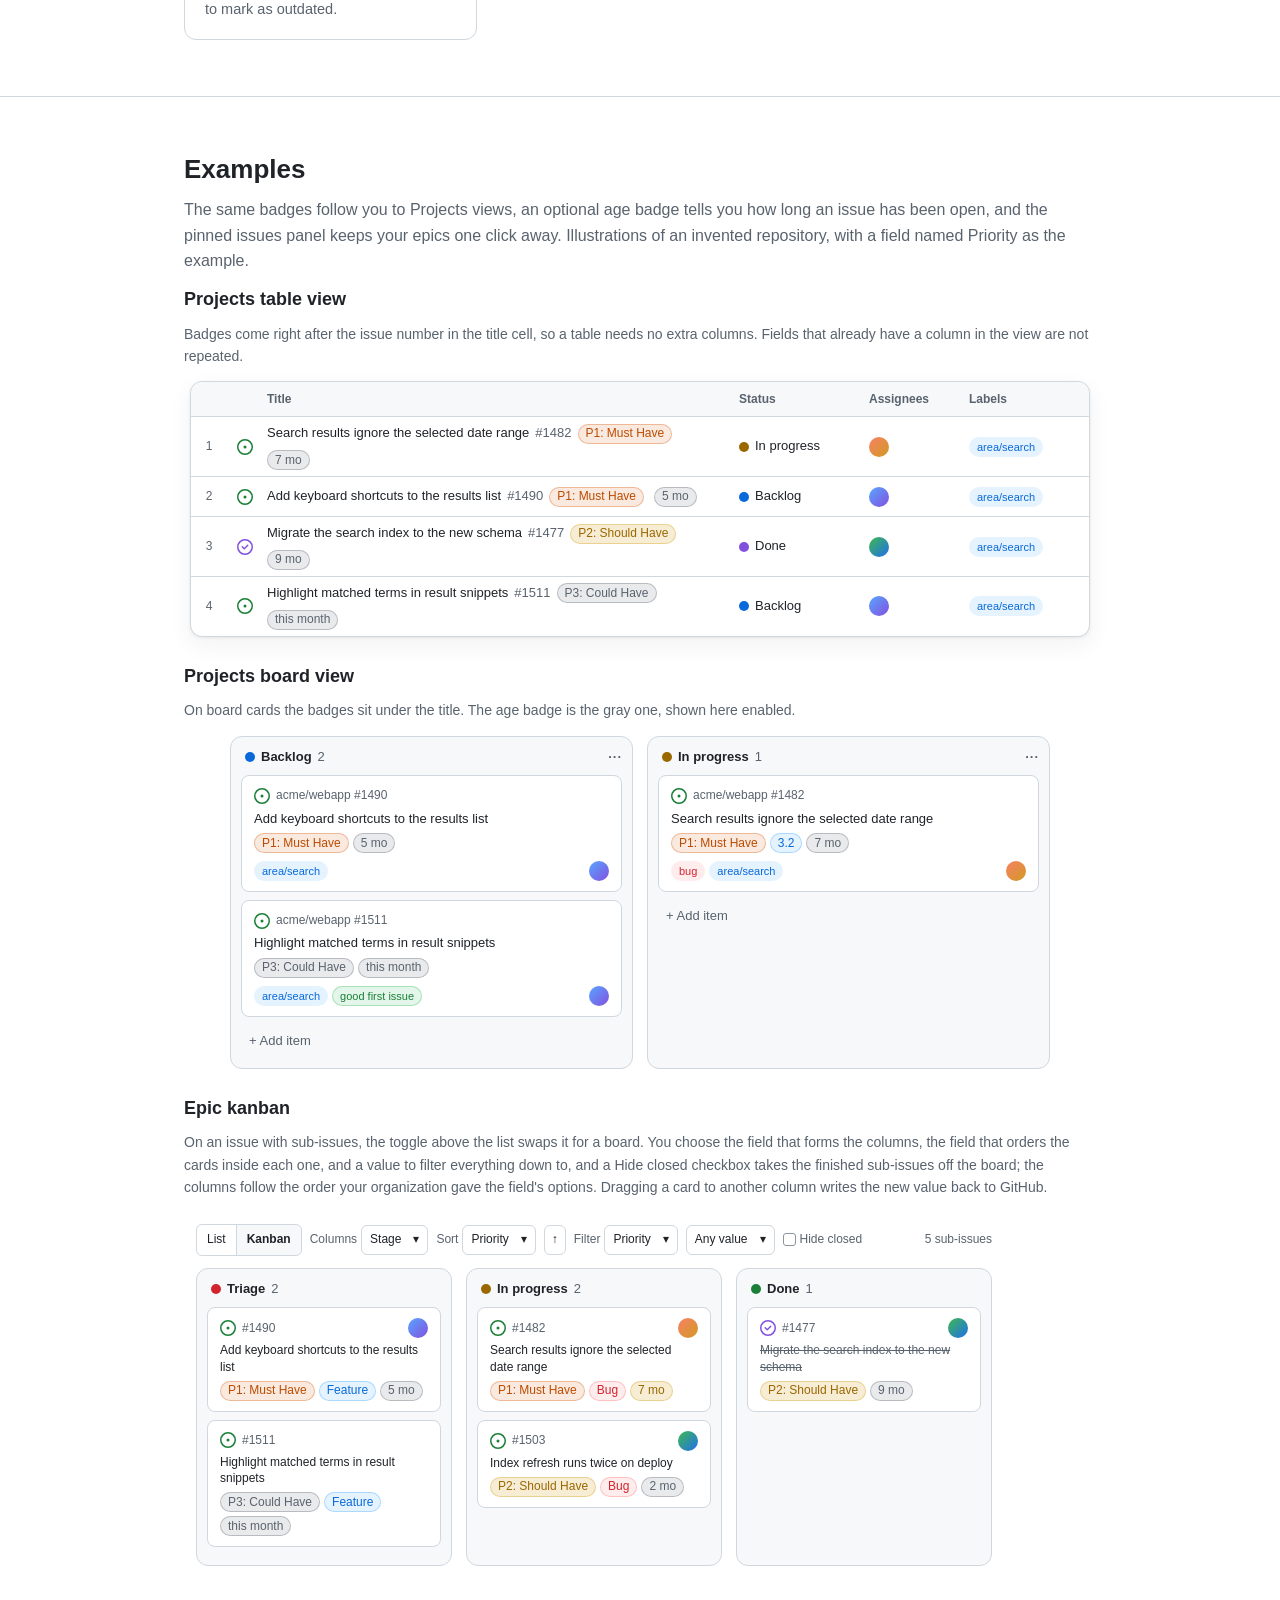
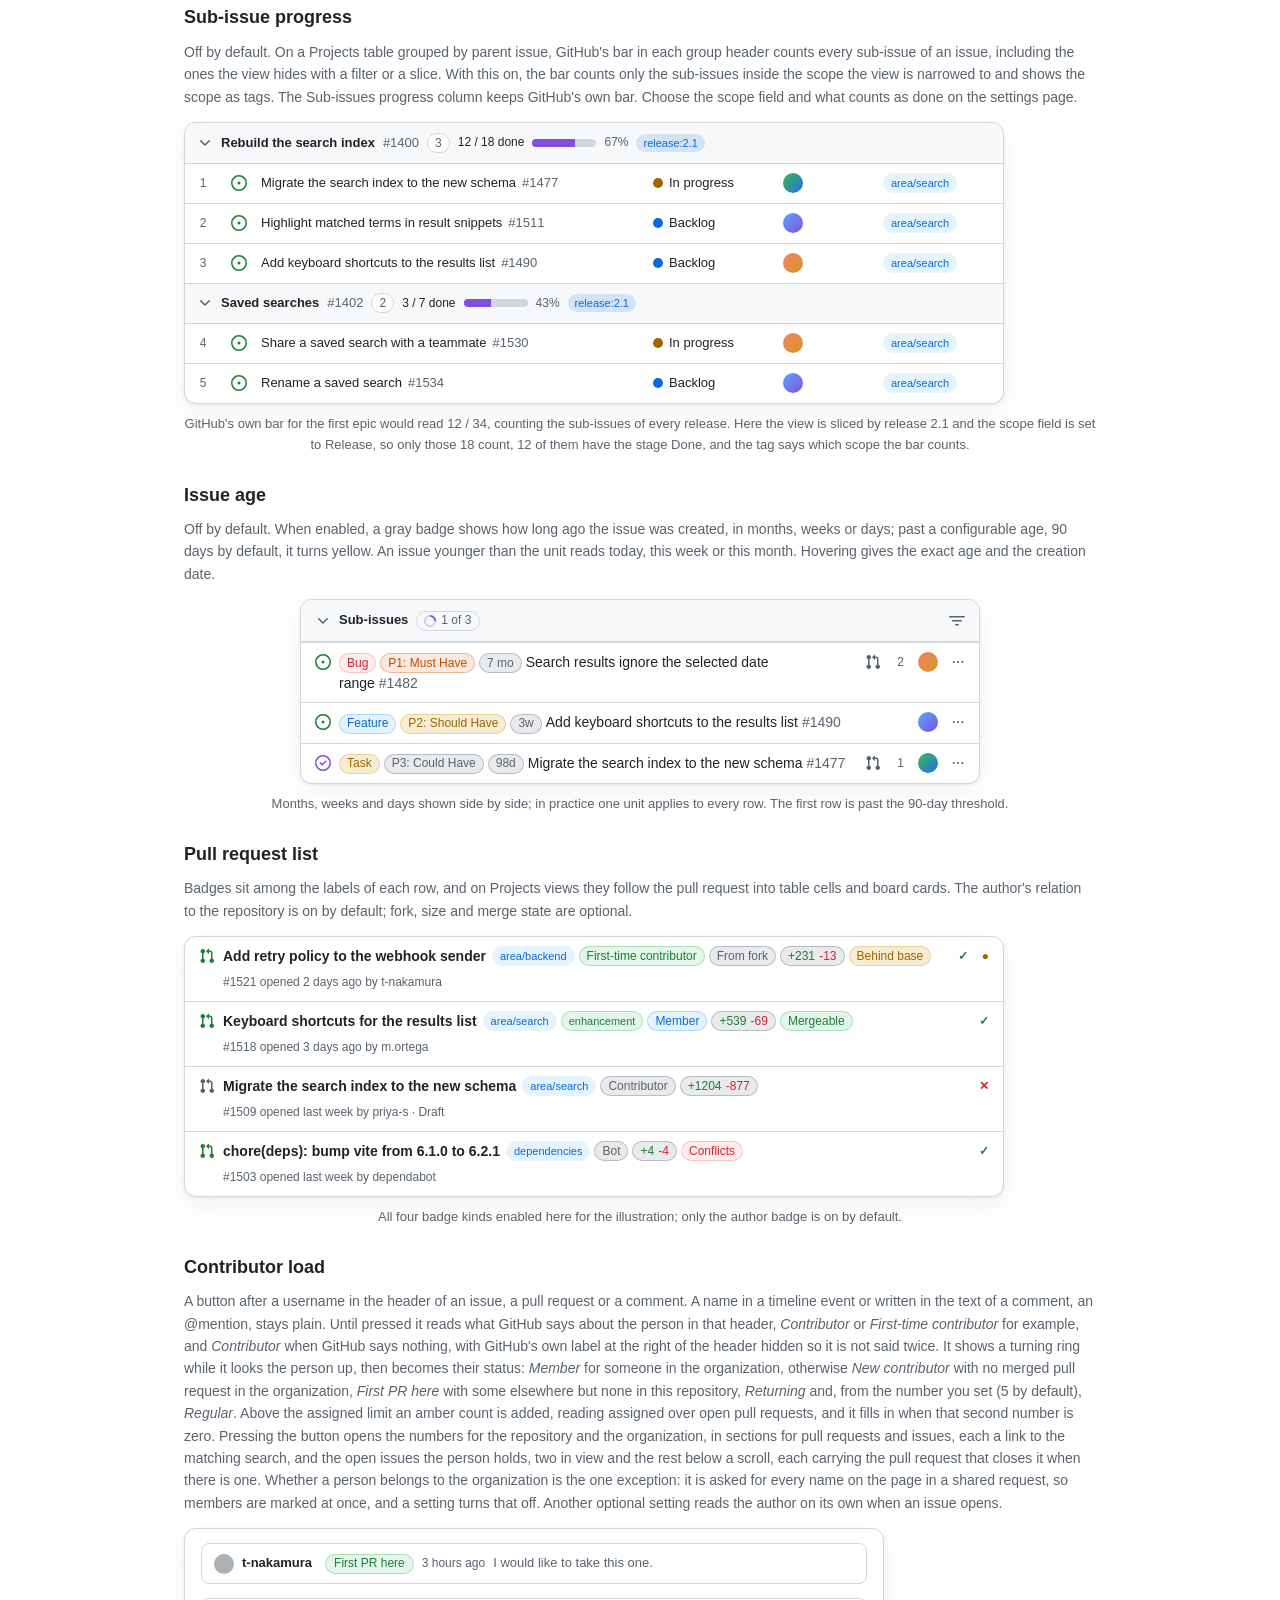
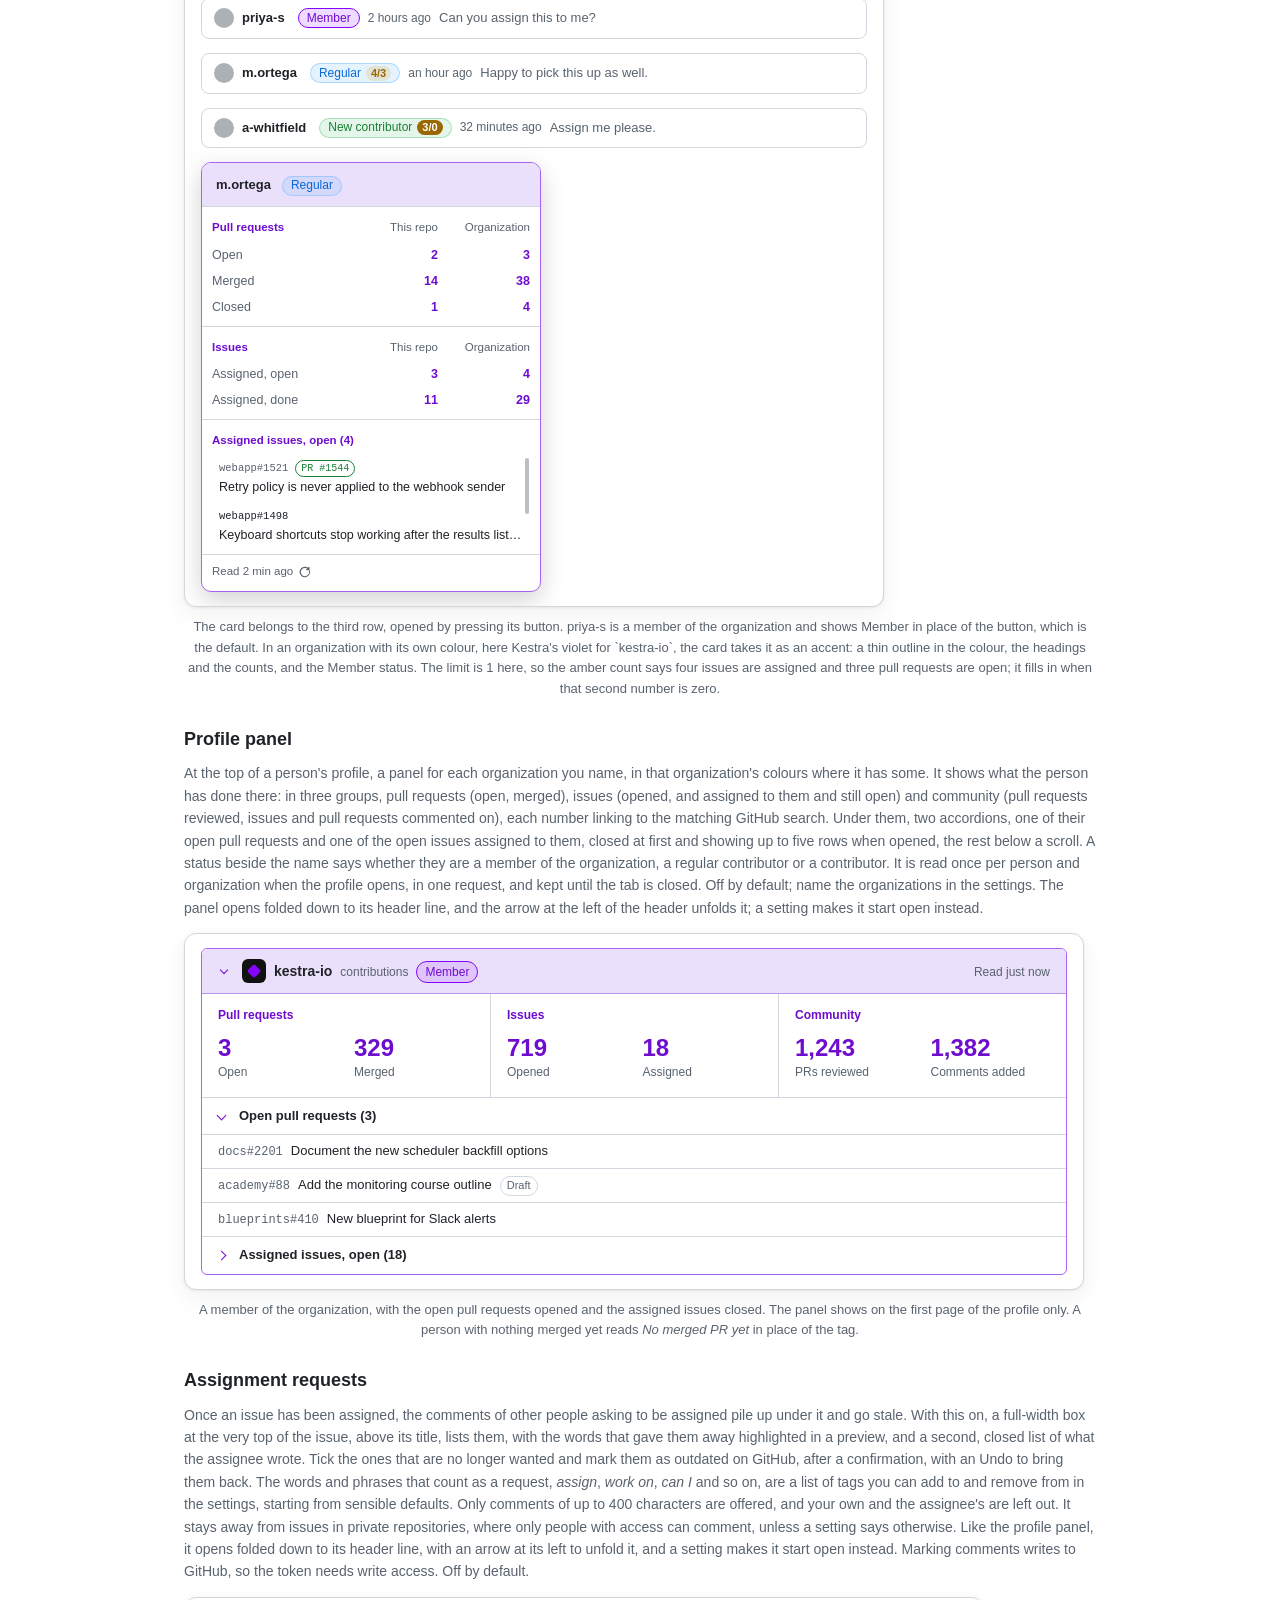
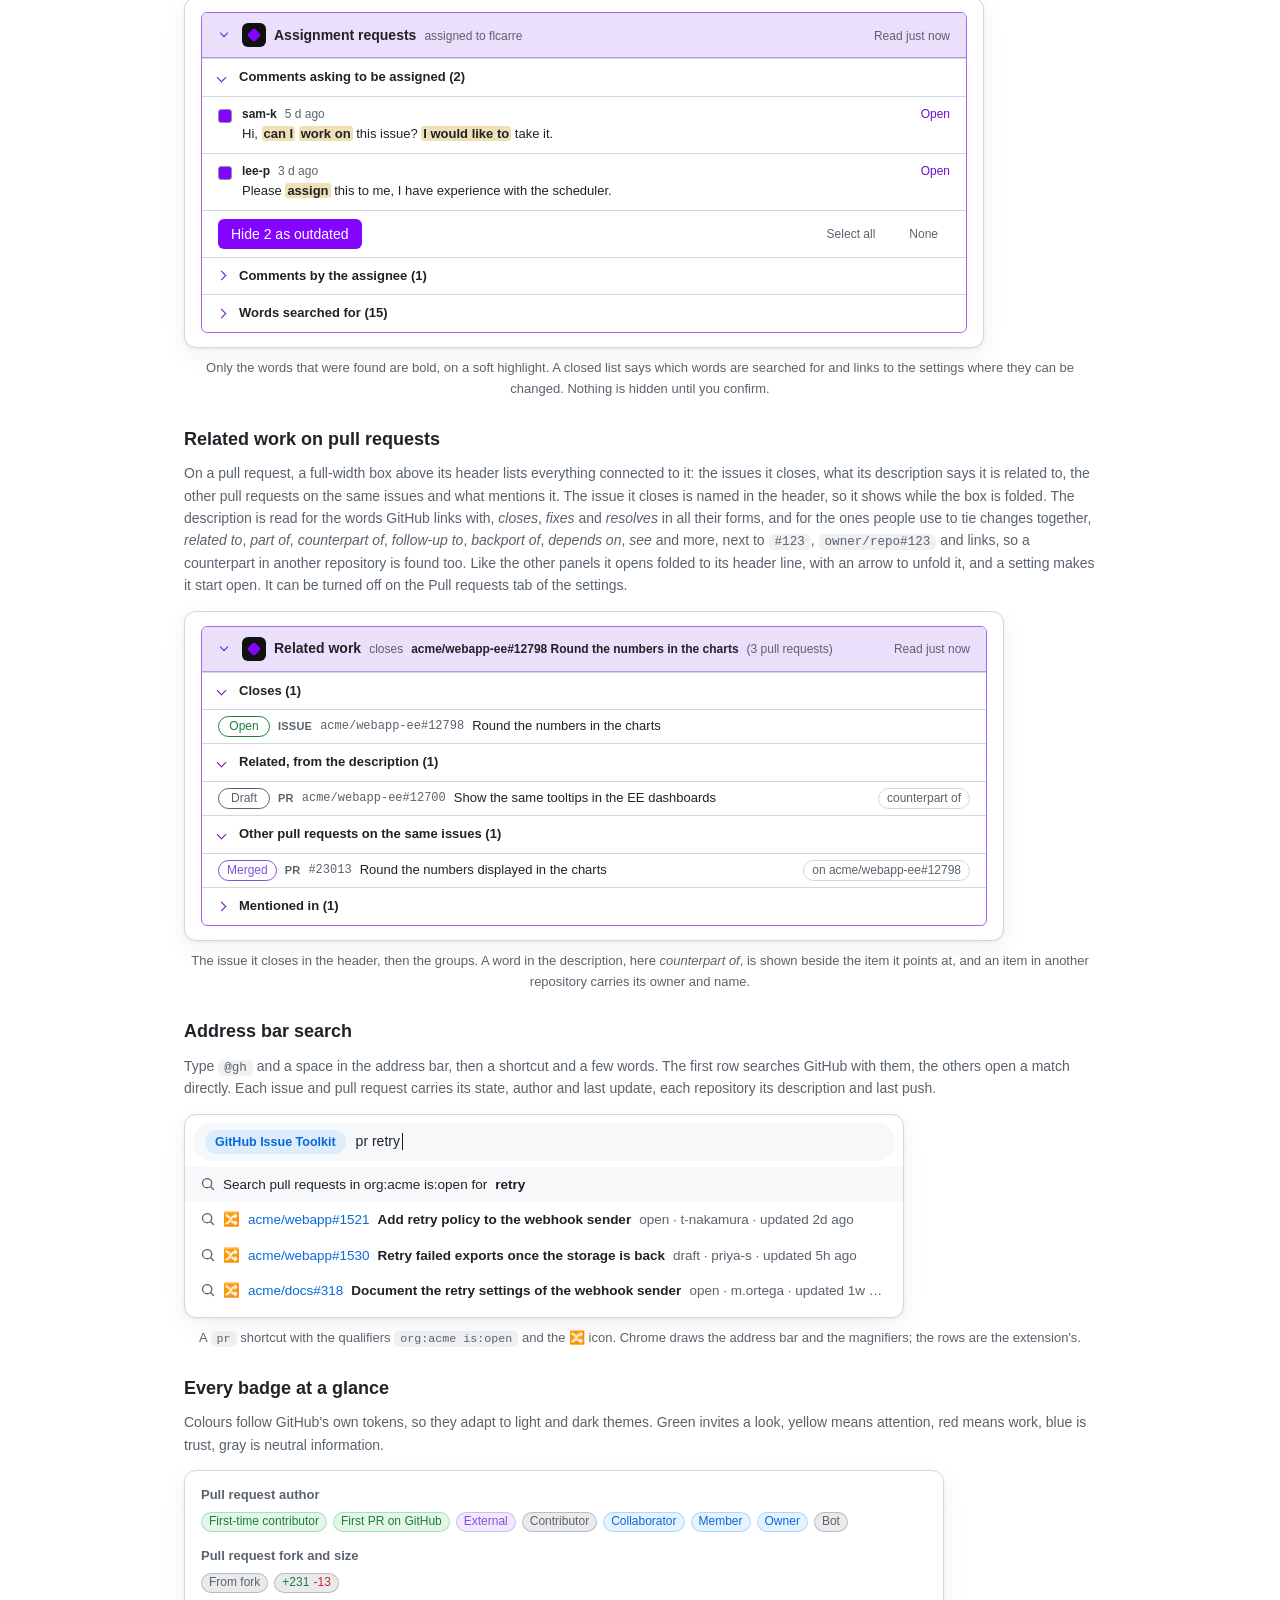
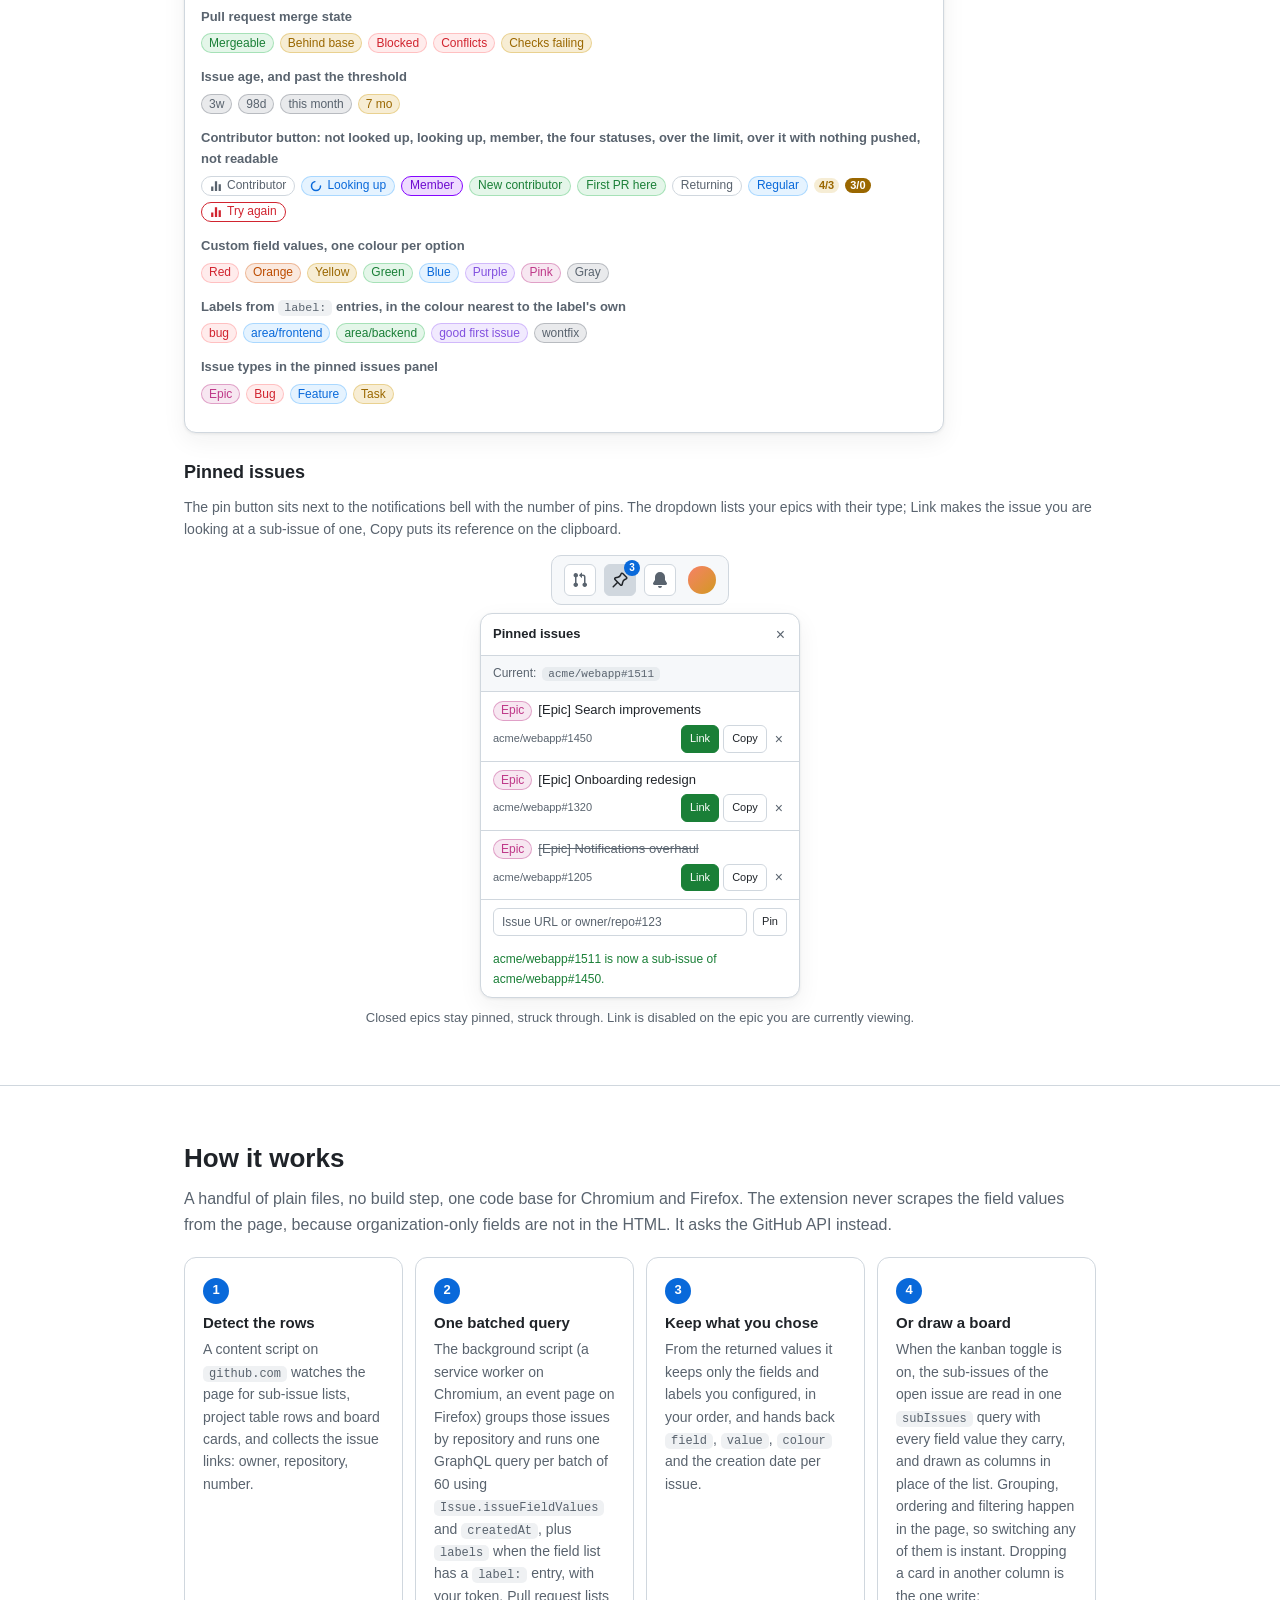
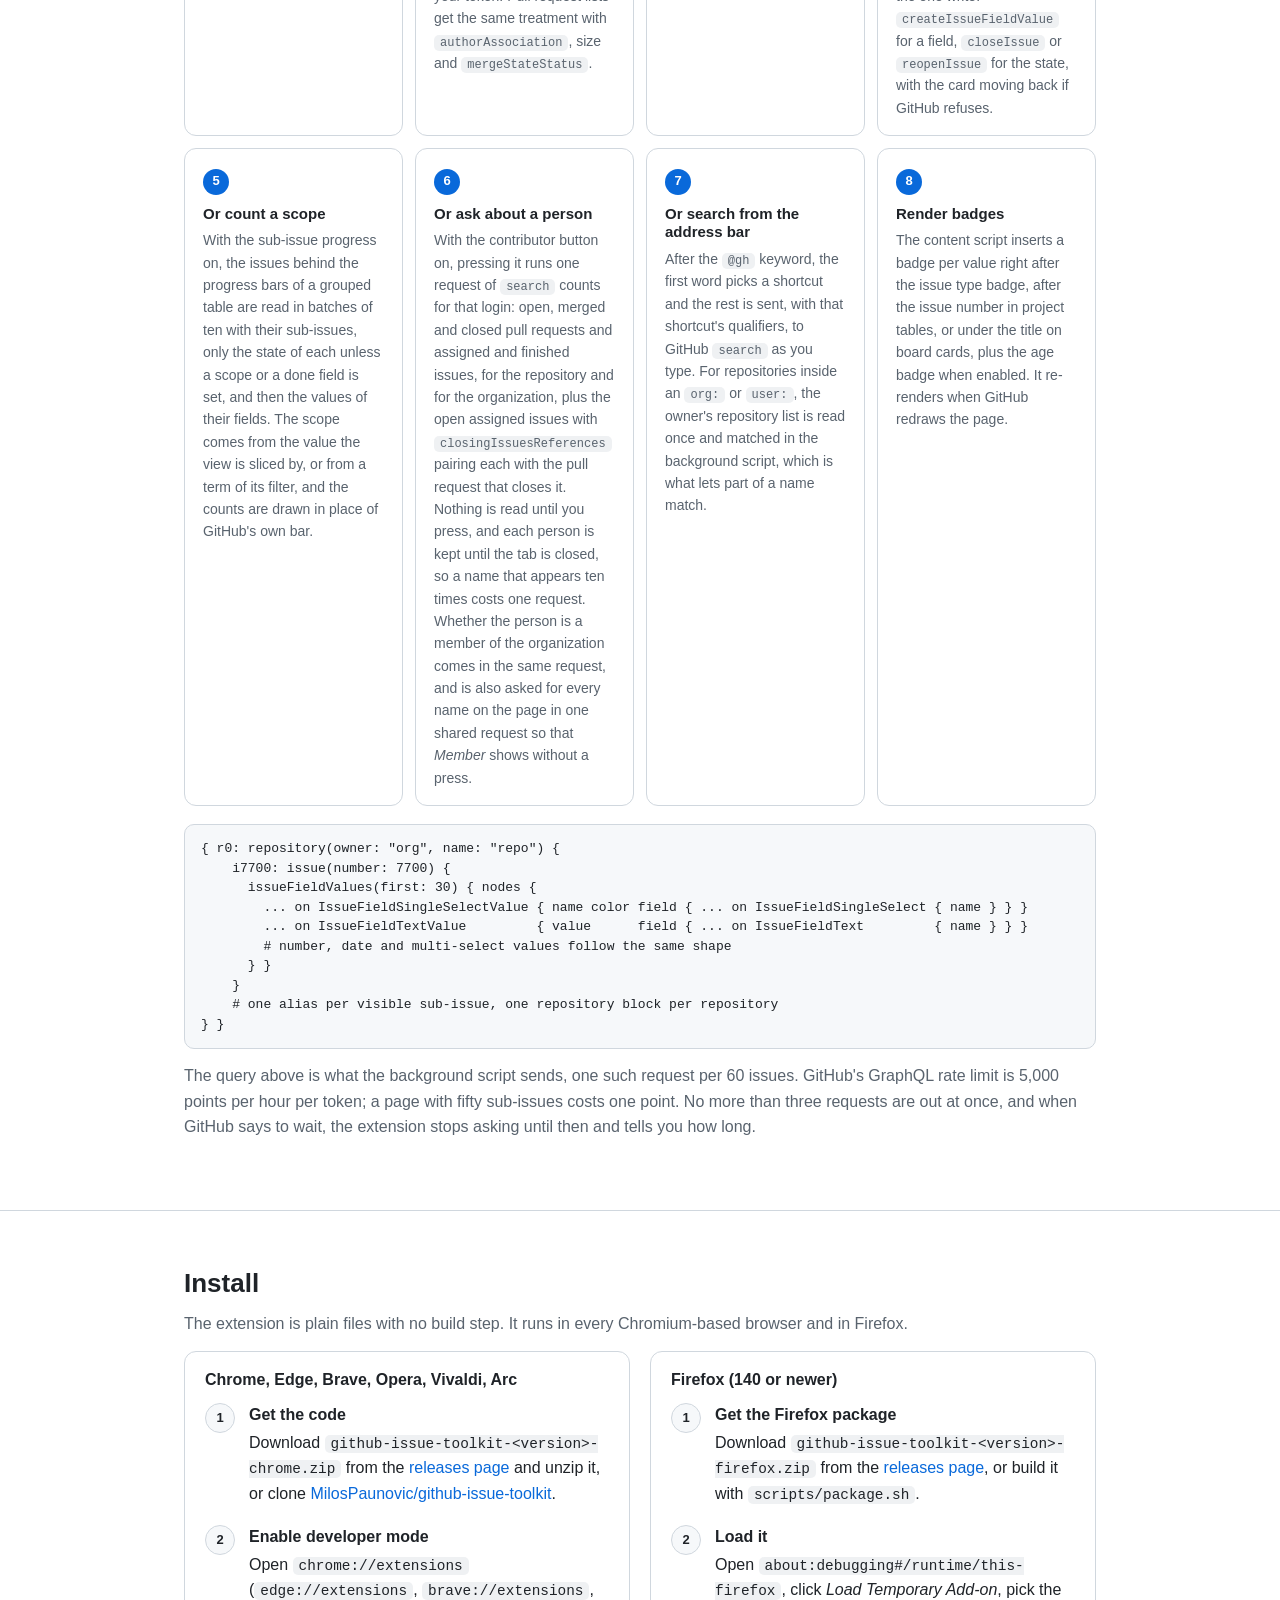
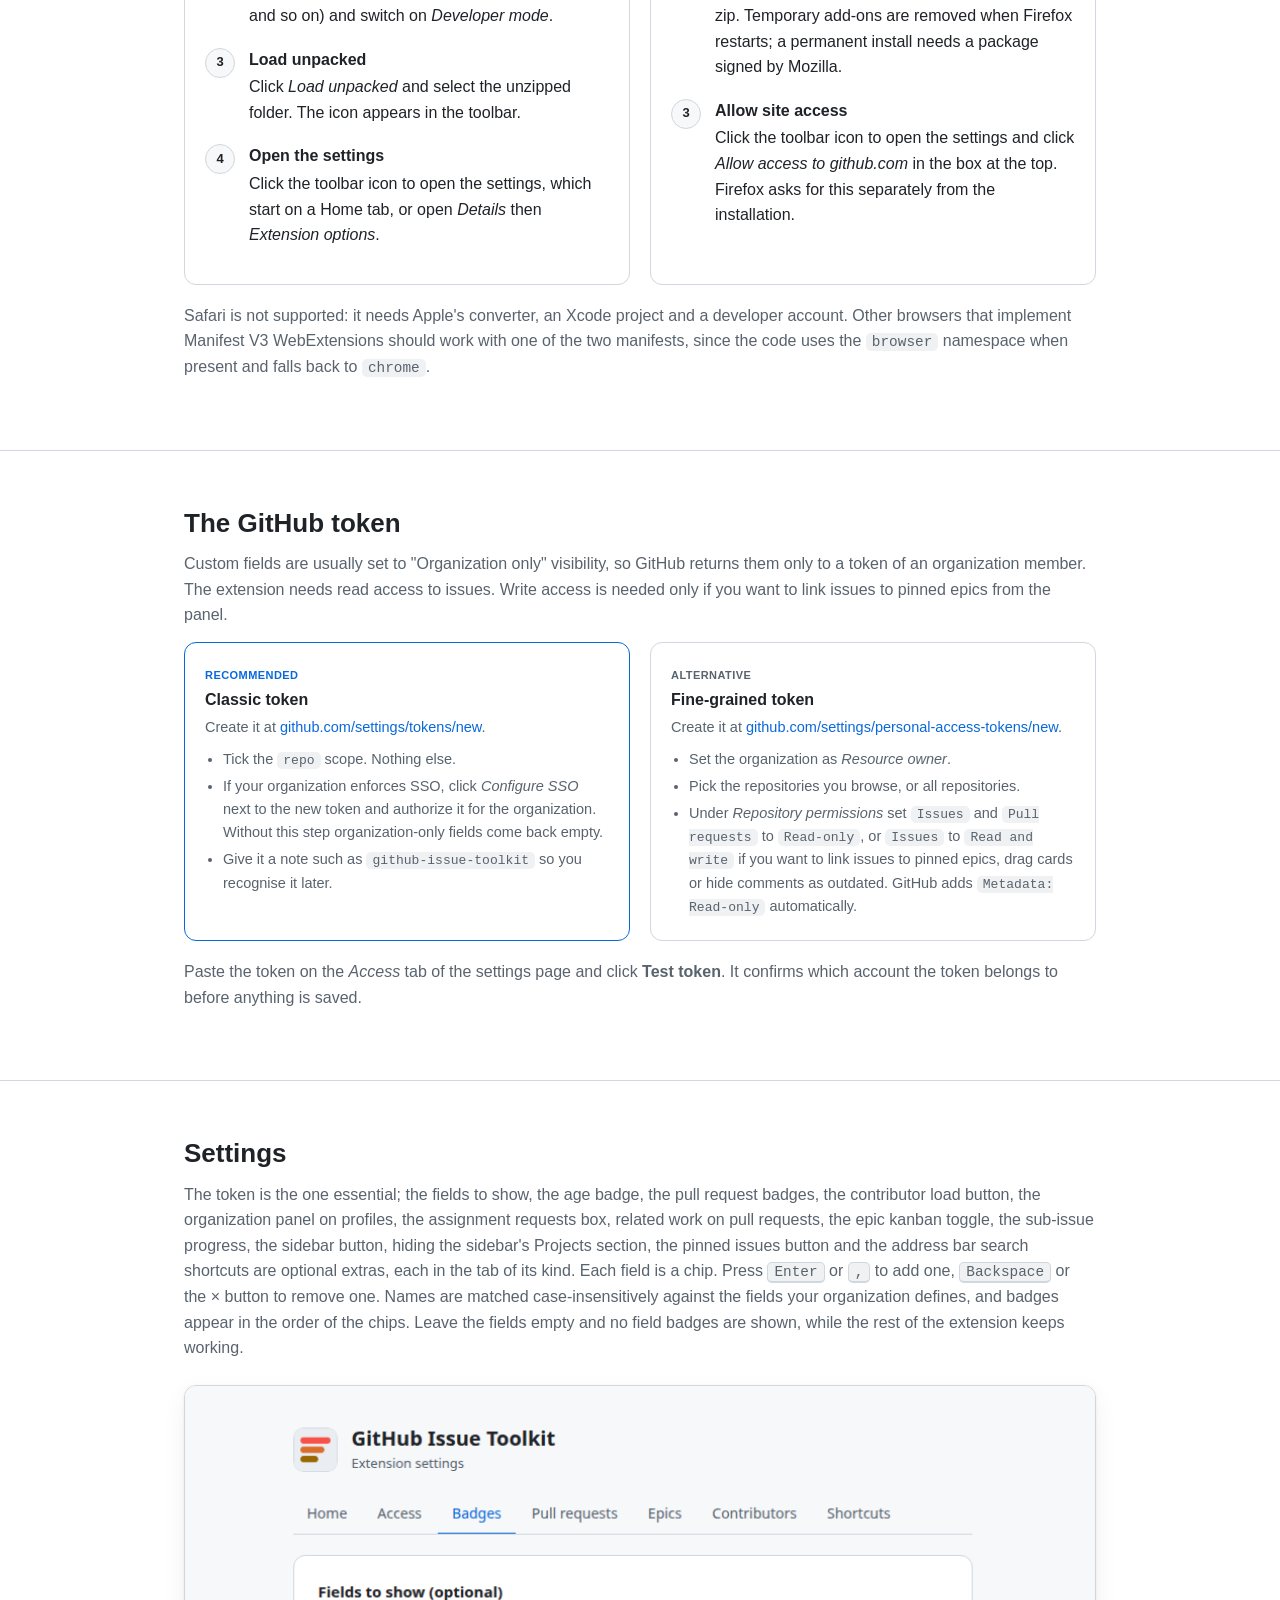
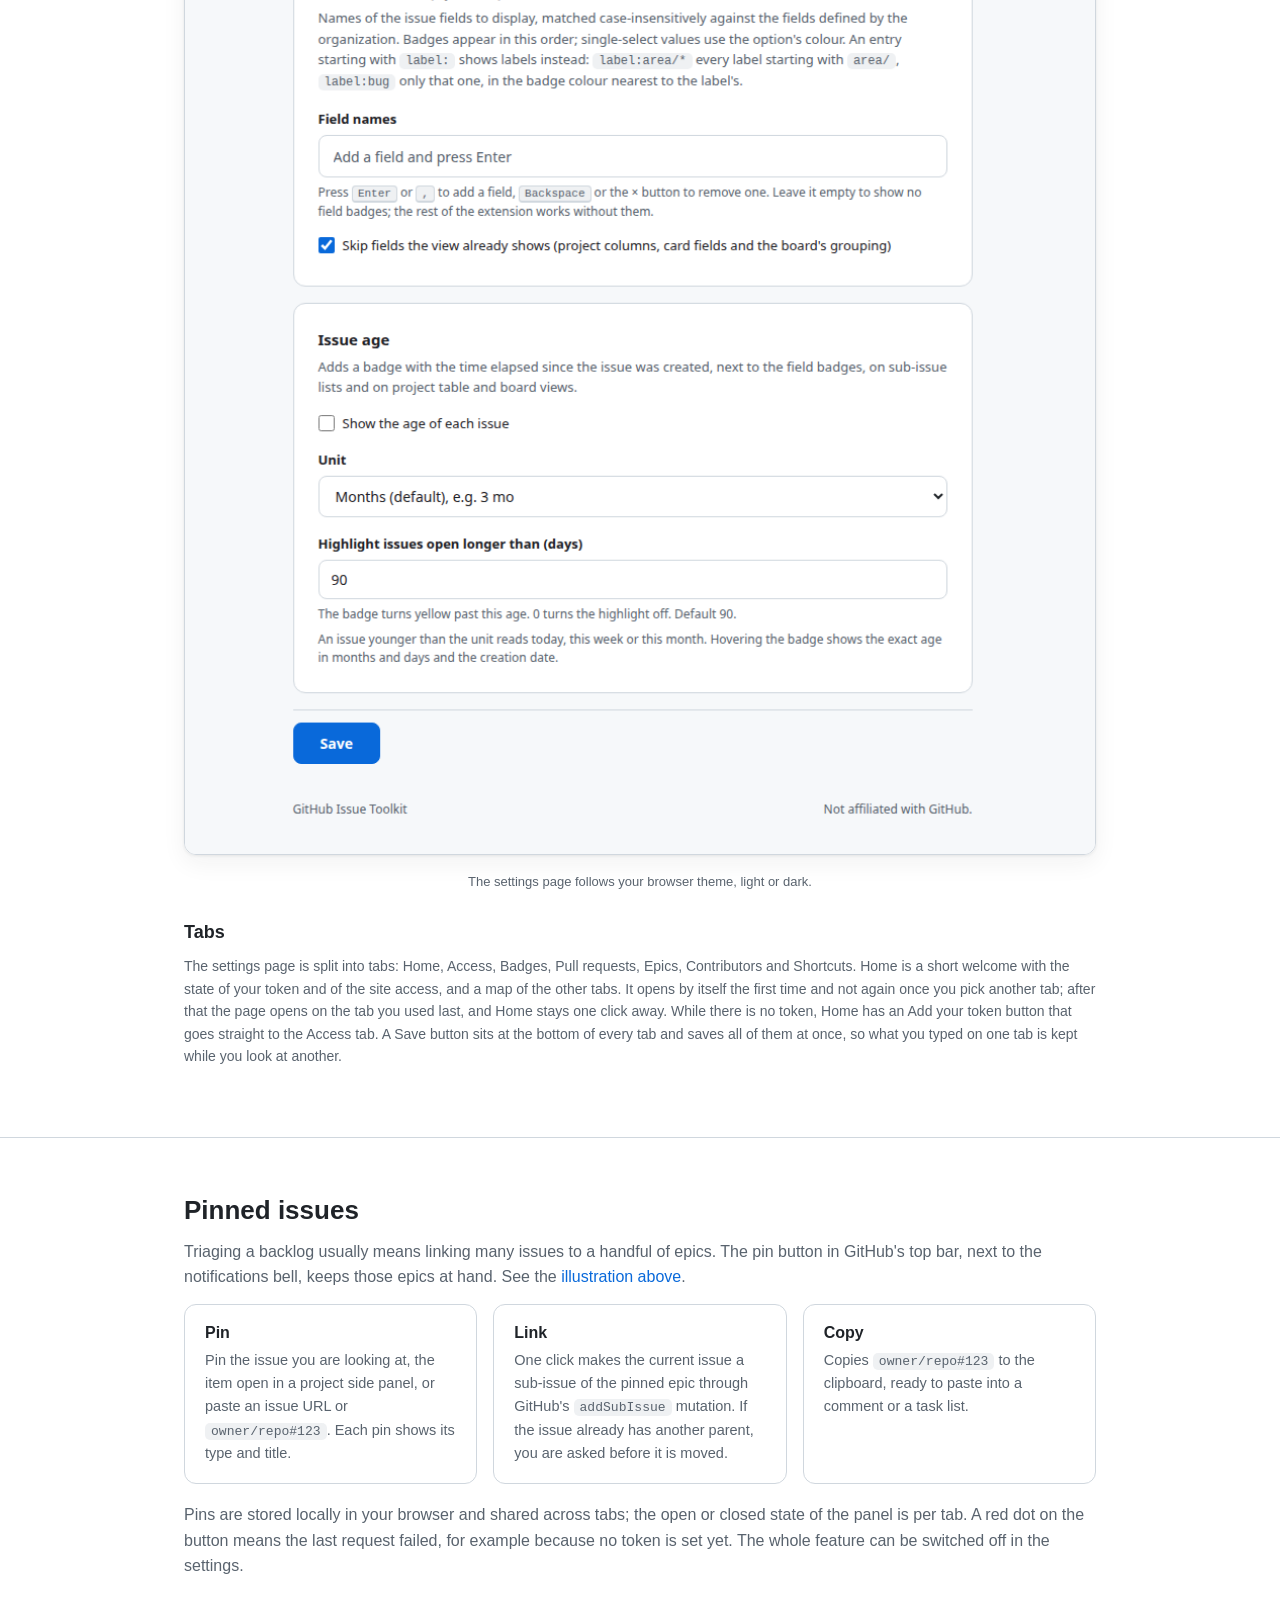
==== commit 3738d2b9: "chore: release the fix for github's label beside the contributor button Release the fix that finds G" ====
--- a/docs/index.html
+++ b/docs/index.html
@@ -427,7 +427,7 @@
       <img class="only-dark" src="icon-dark-48.png" alt="">
       <img class="only-light" src="icon-light-48.png" alt="">
       <a class="brand" href="#top">GitHub Issue Toolkit</a>
-      <a class="version" id="version" href="https://github.com/MilosPaunovic/github-issue-toolkit/releases/latest" title="Latest release">v2.14.0</a>
+      <a class="version" id="version" href="https://github.com/MilosPaunovic/github-issue-toolkit/releases/latest" title="Latest release">v2.14.1</a>
       <div class="links" id="site-menu">
         <a class="link" href="#what">What it does</a>
         <a class="link" href="#examples">Examples</a>
